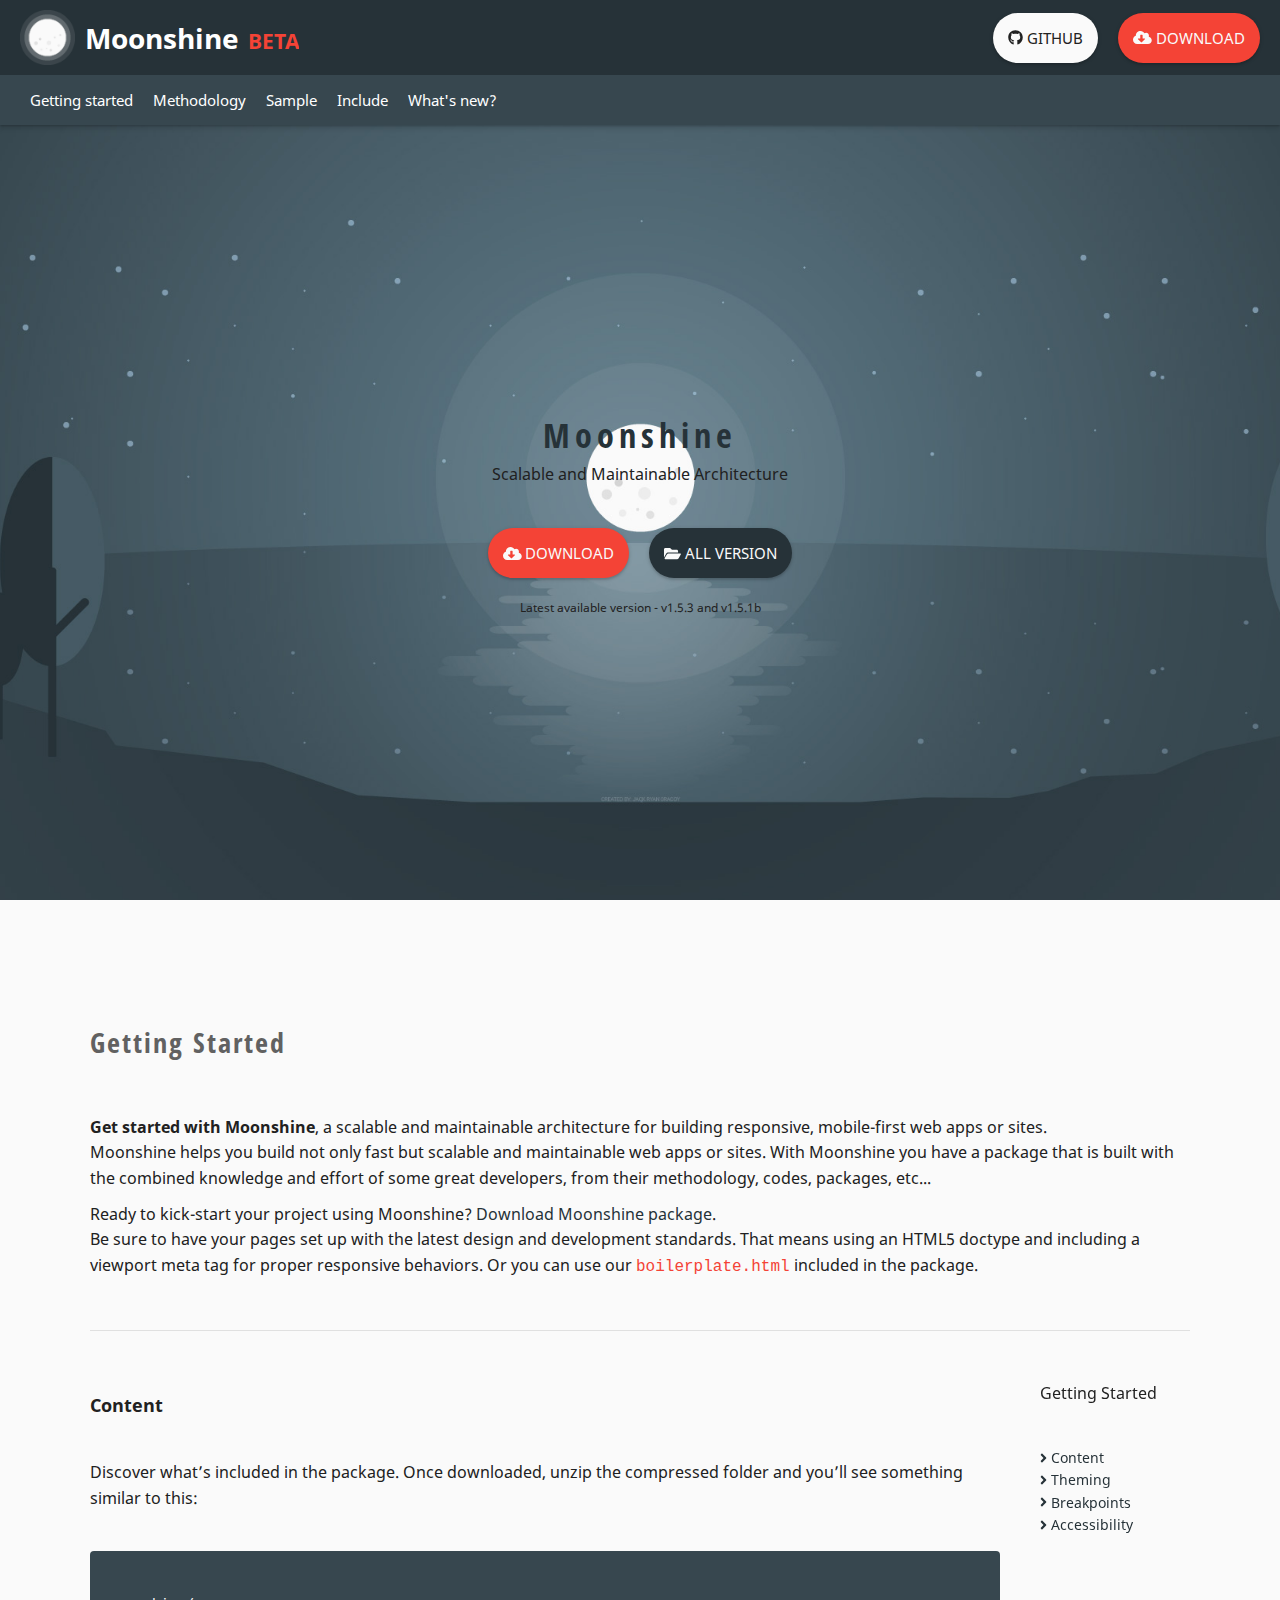
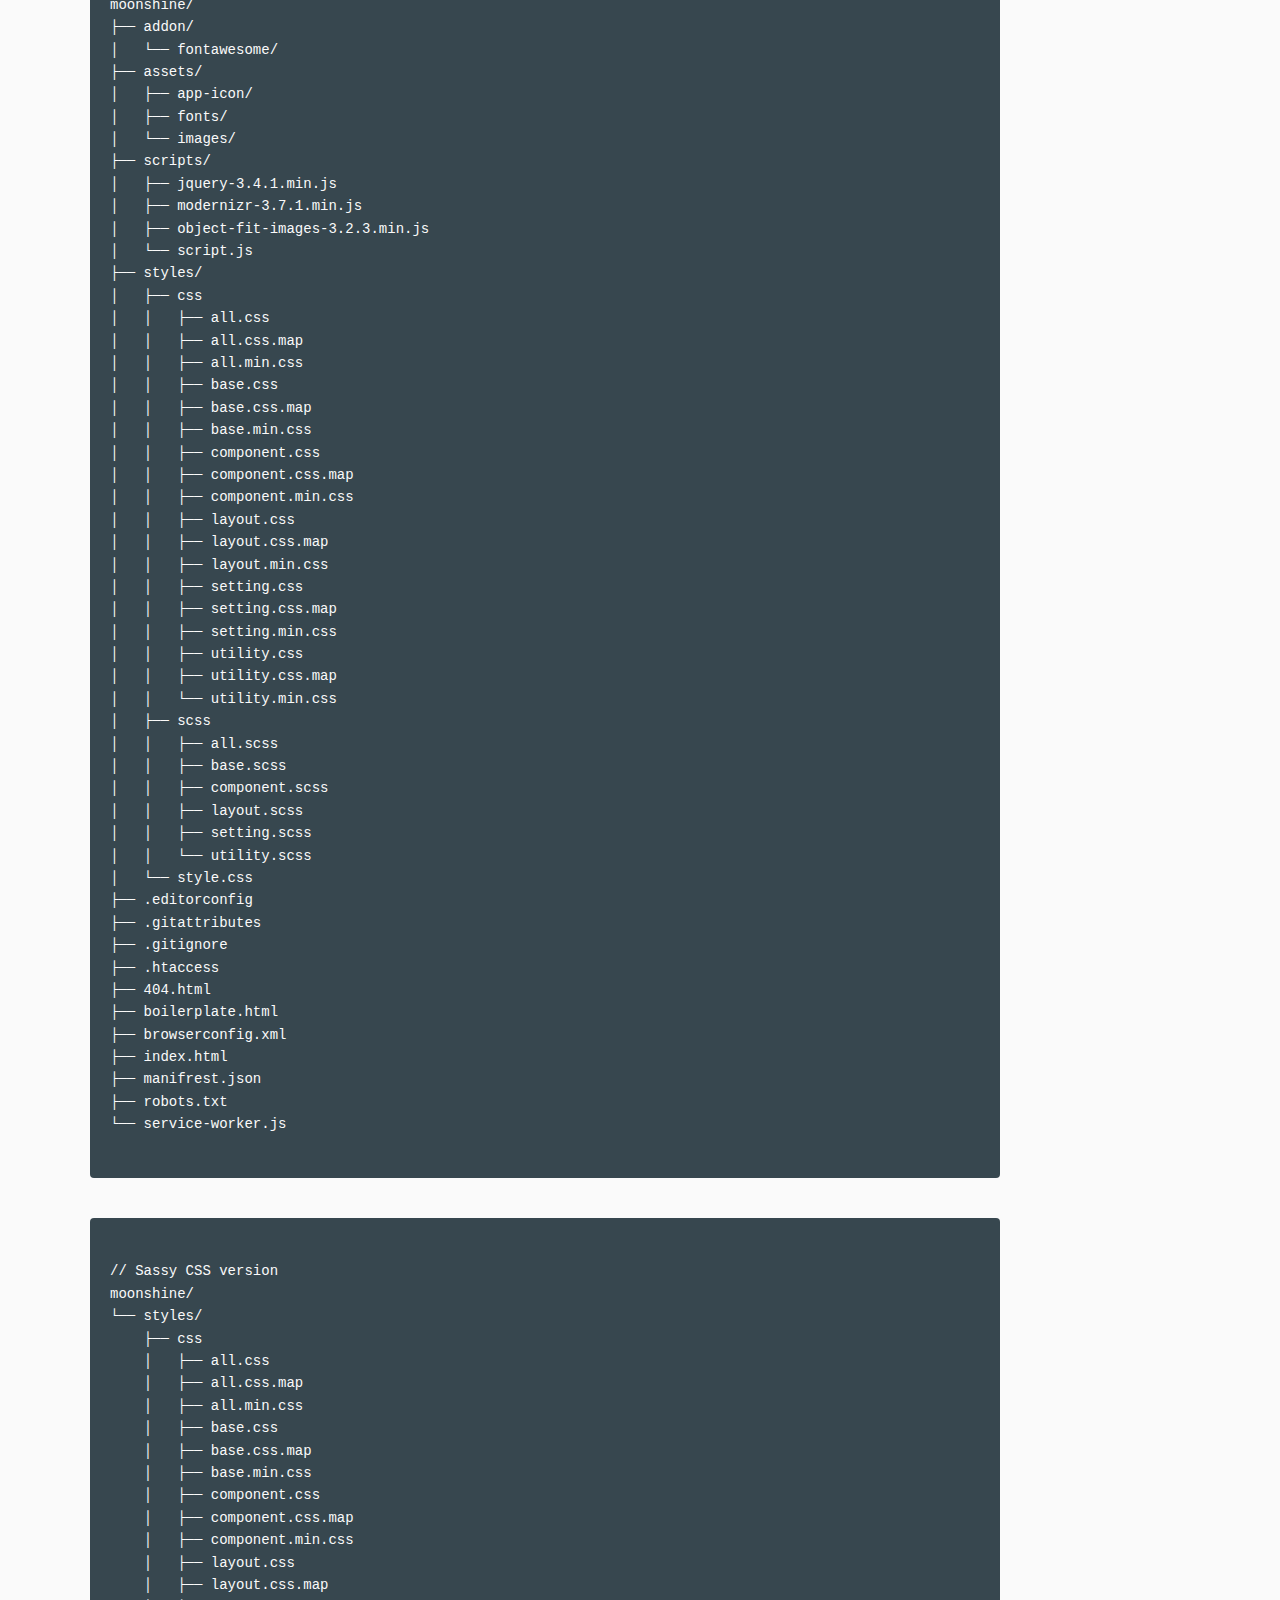
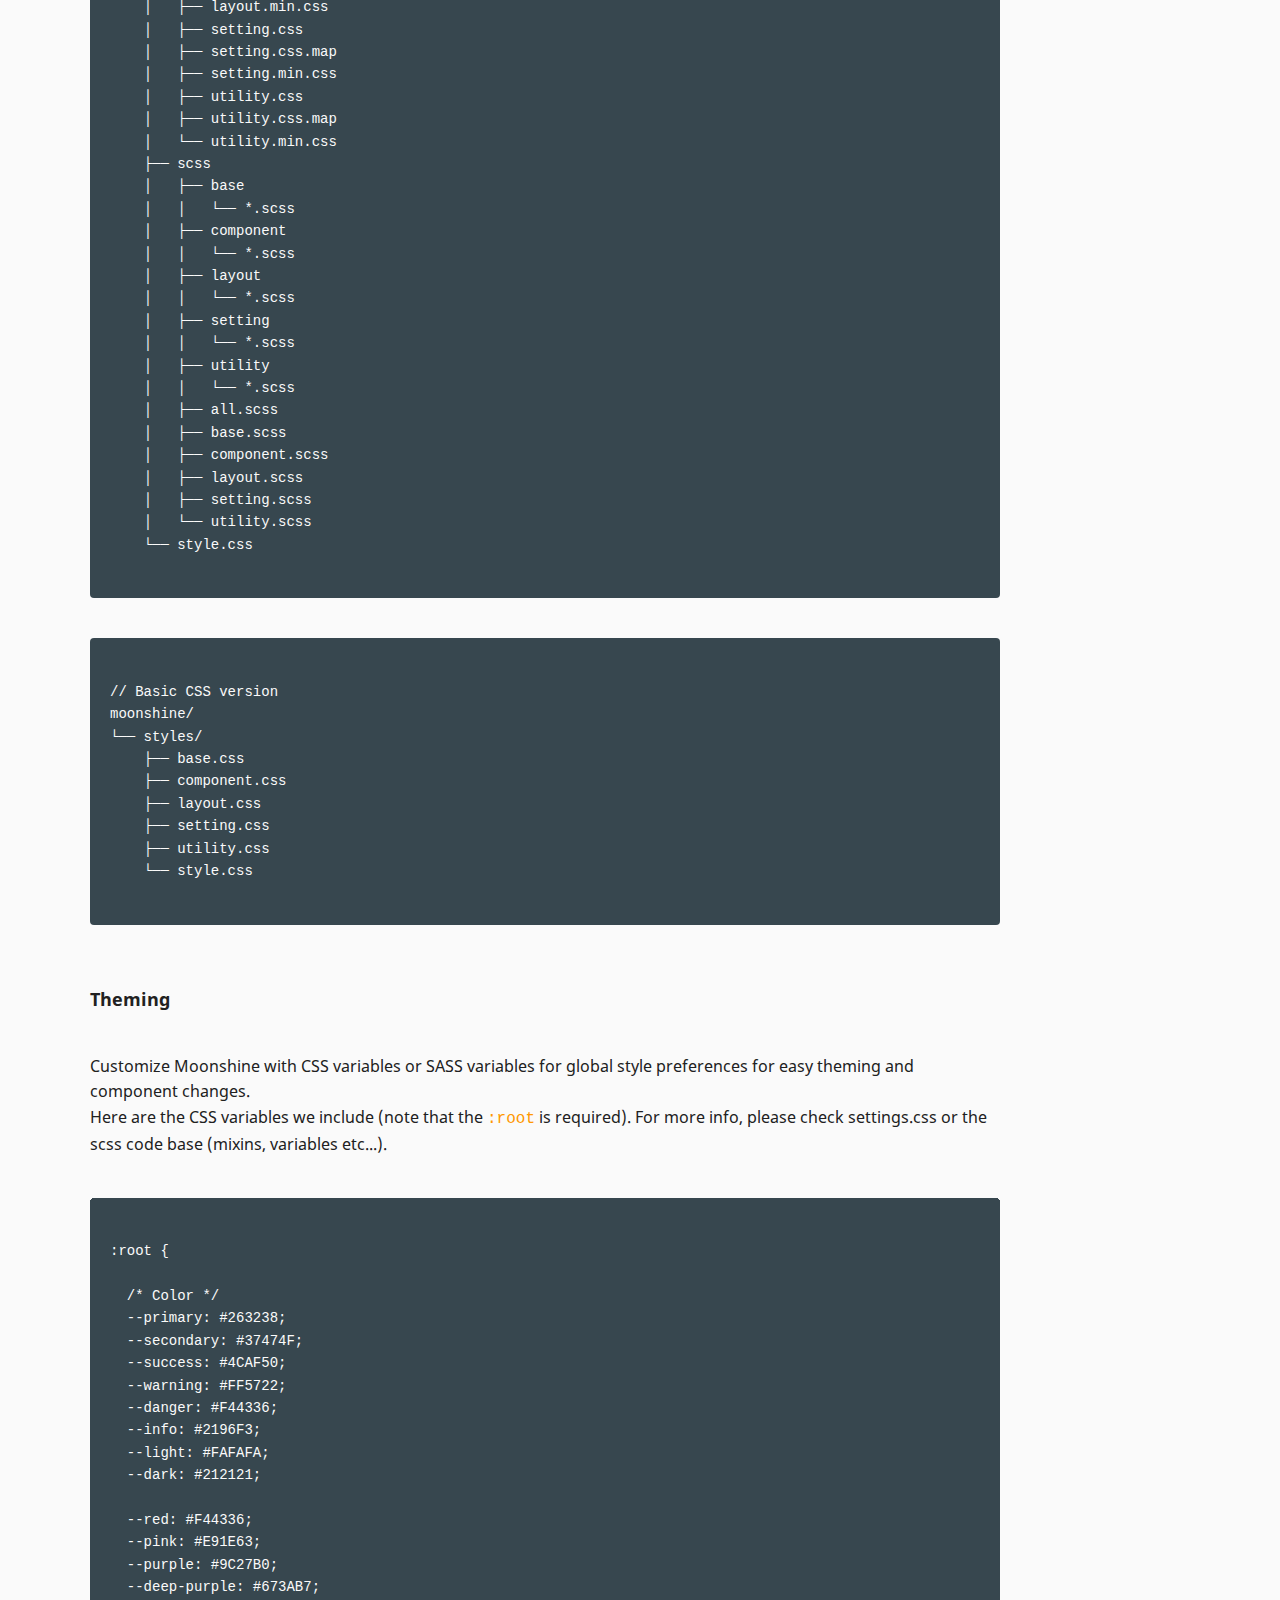
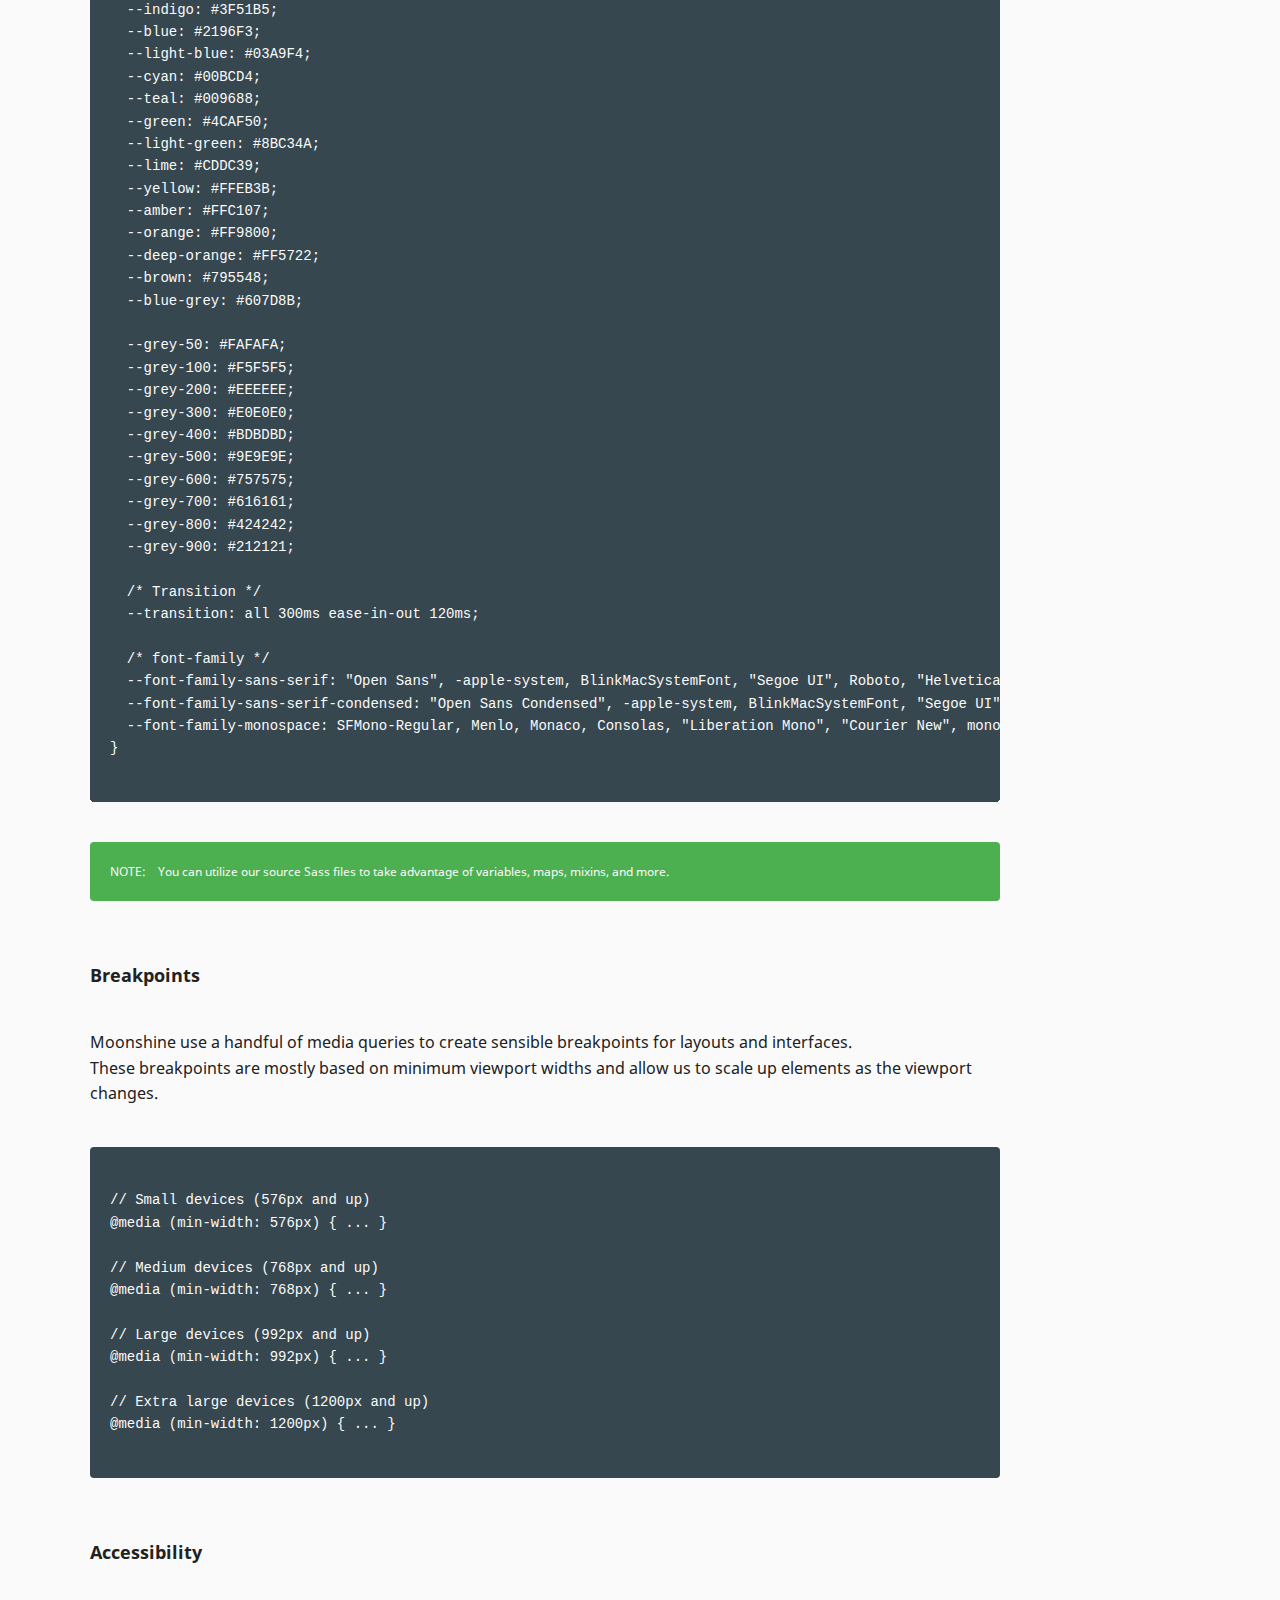
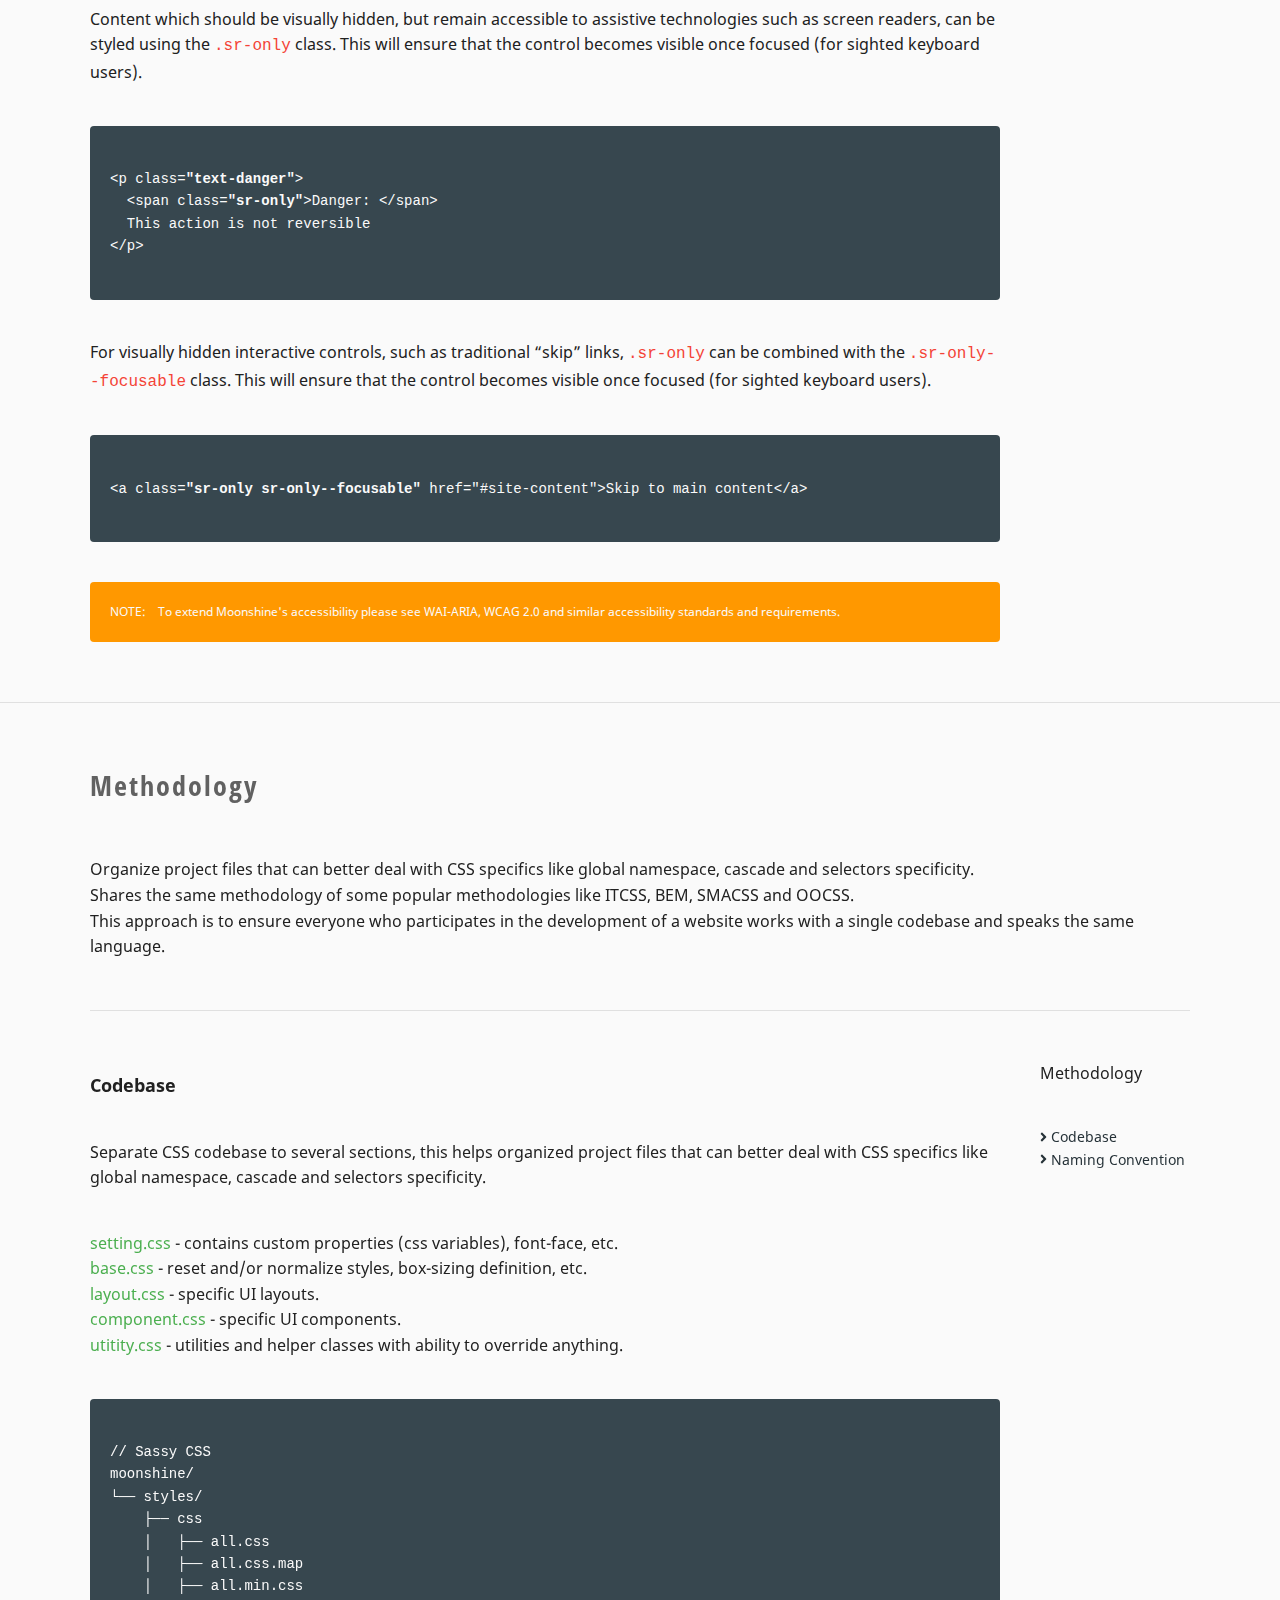
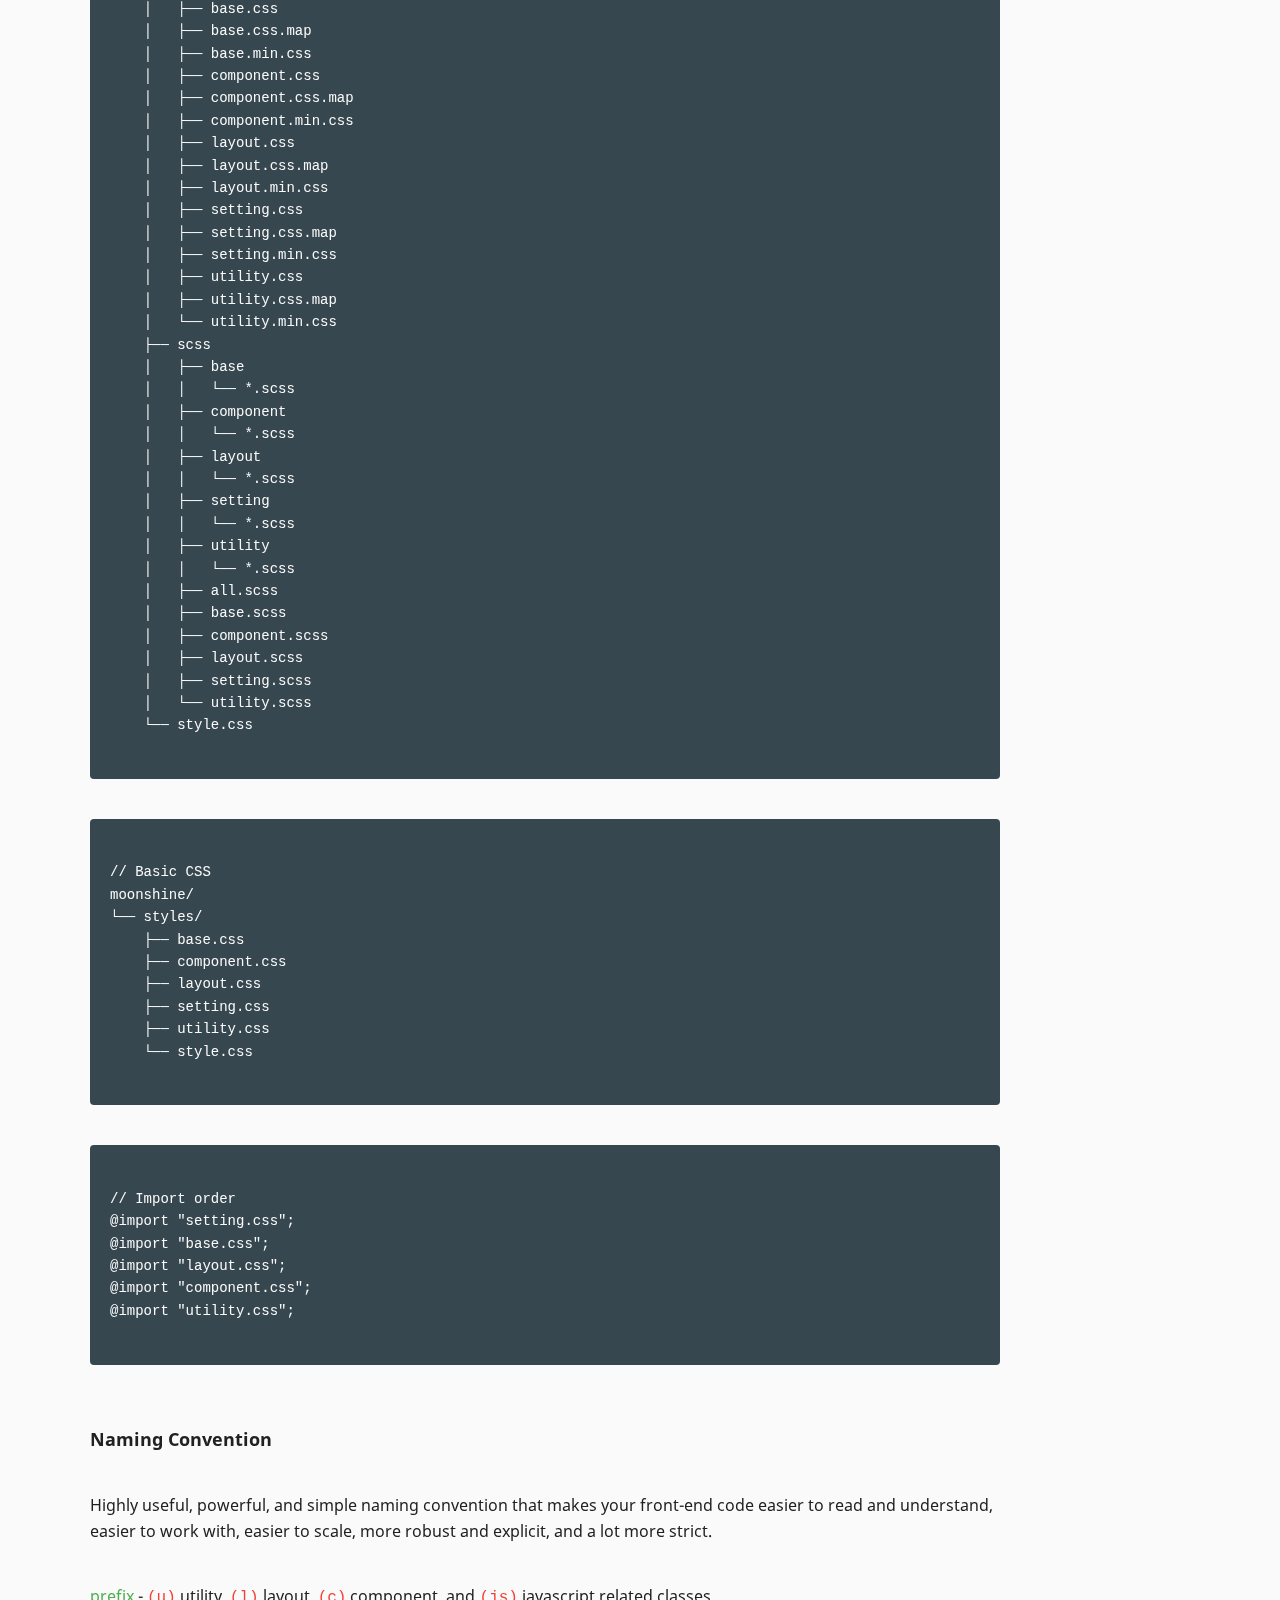
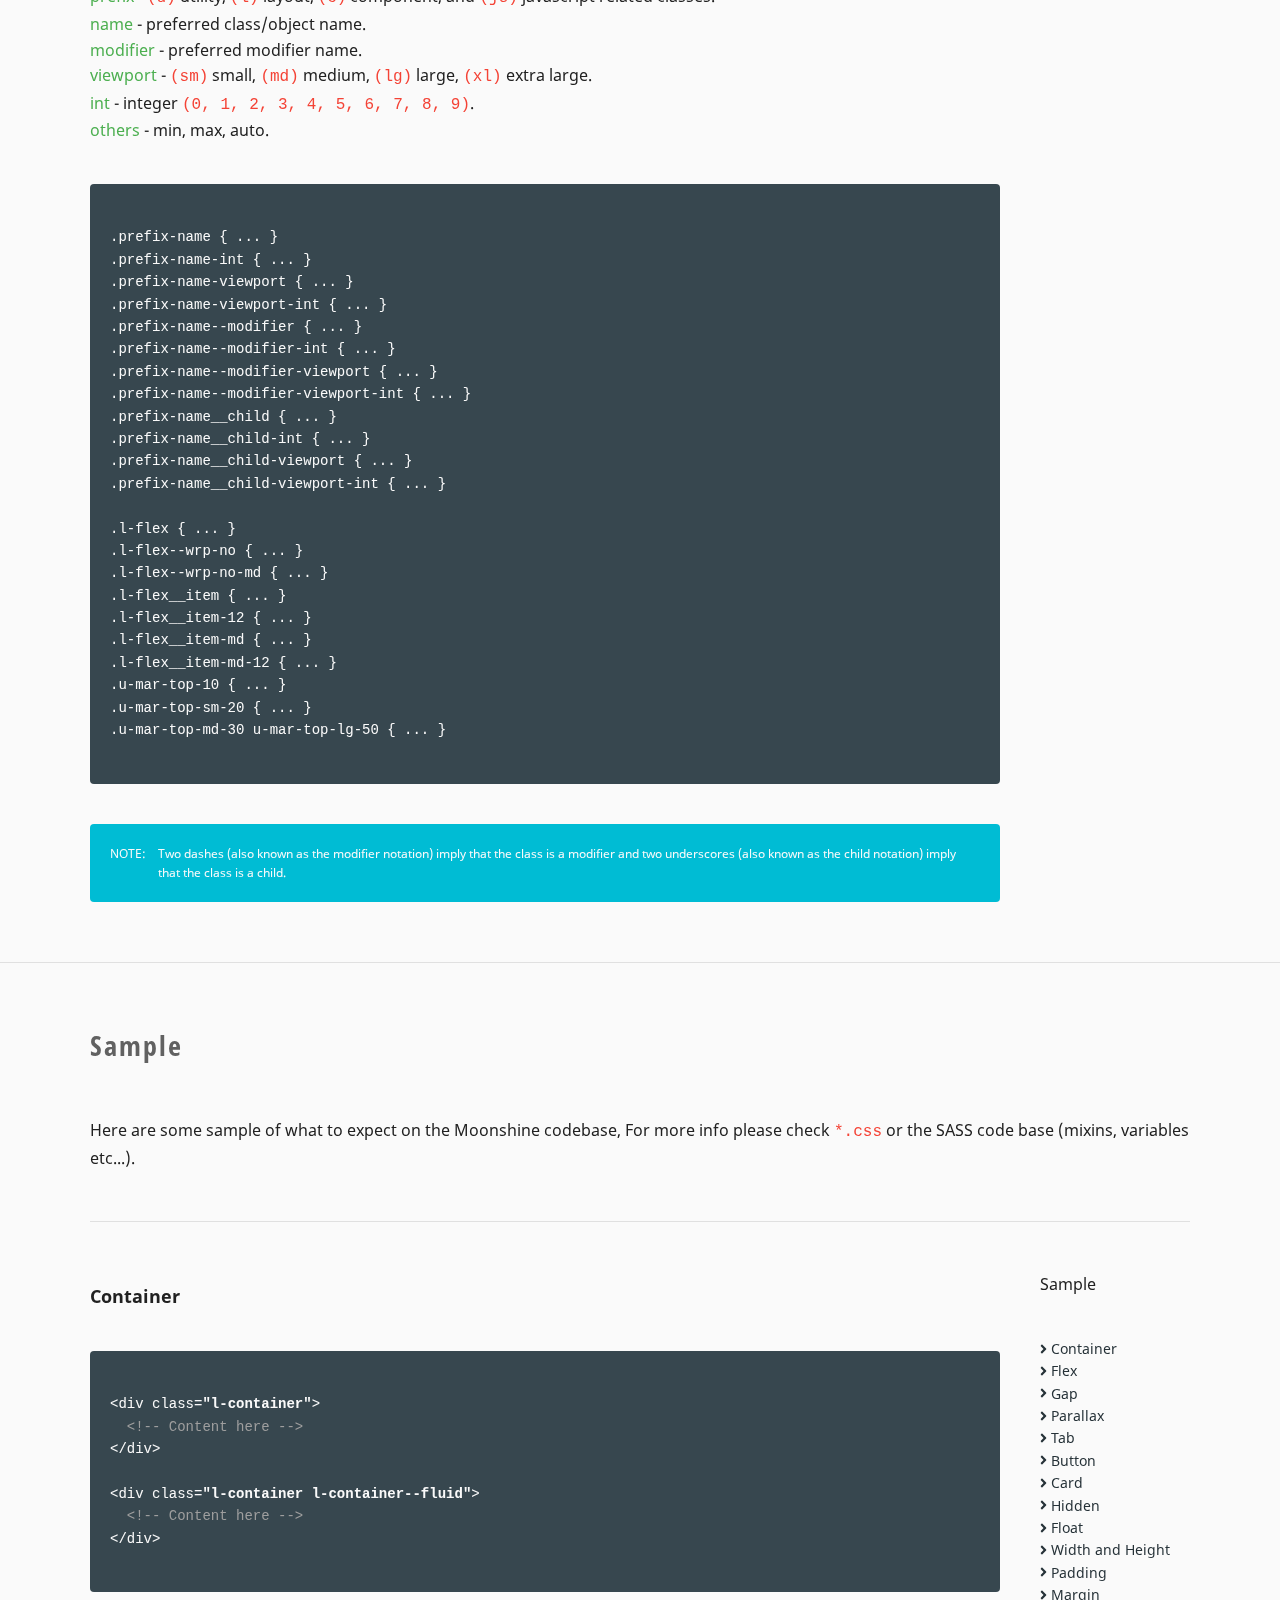
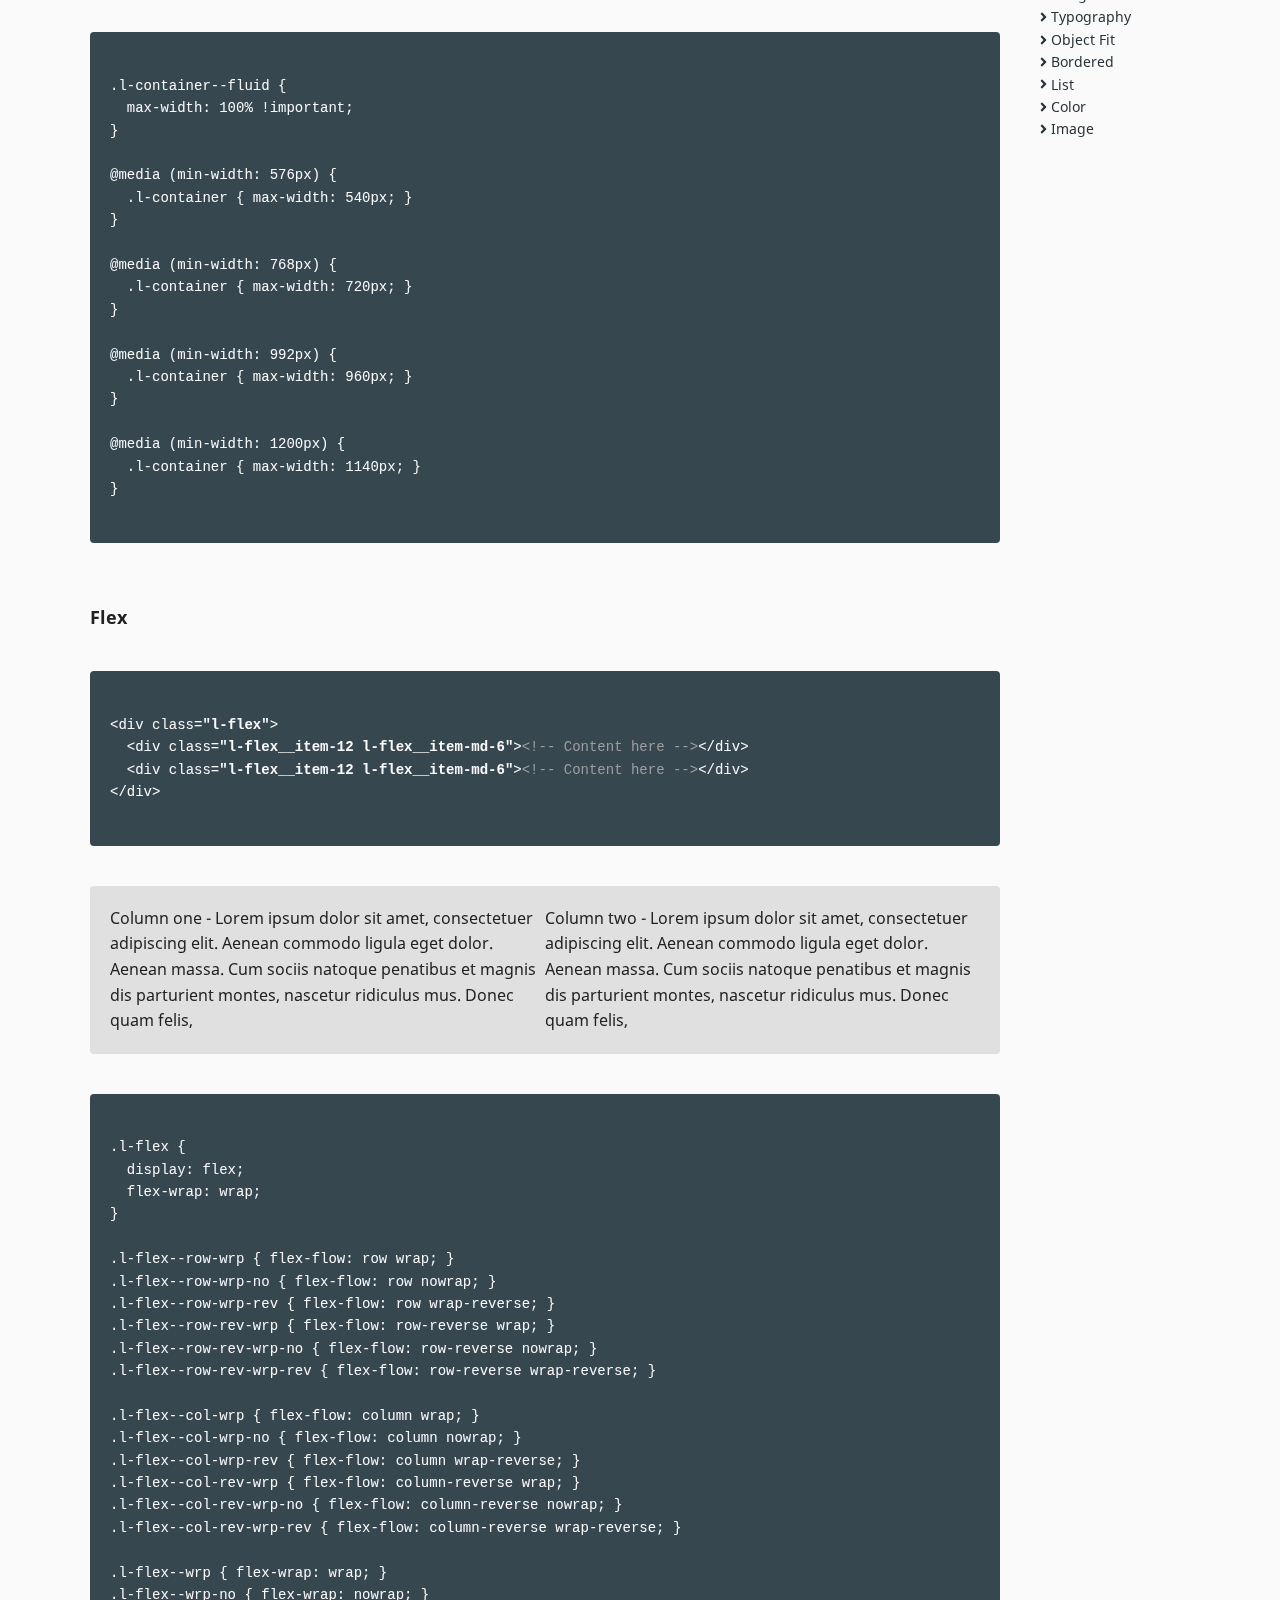
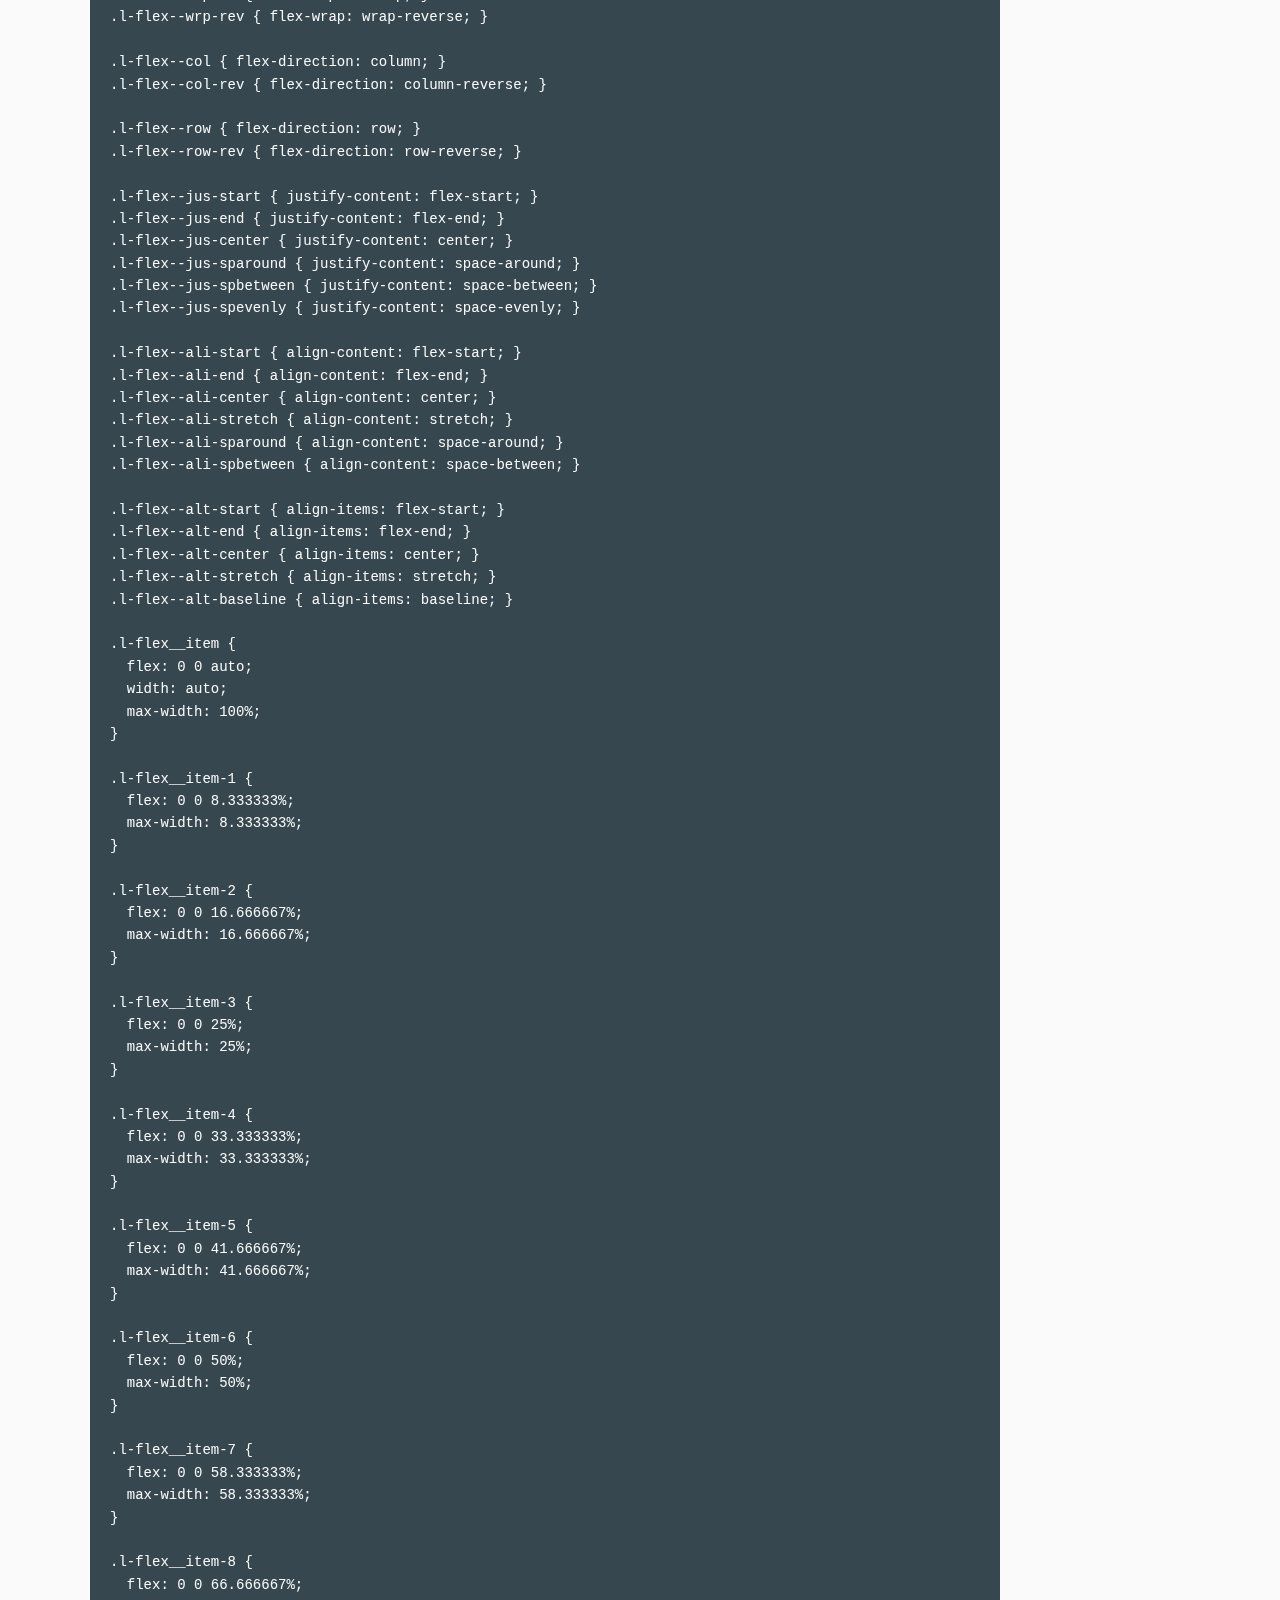
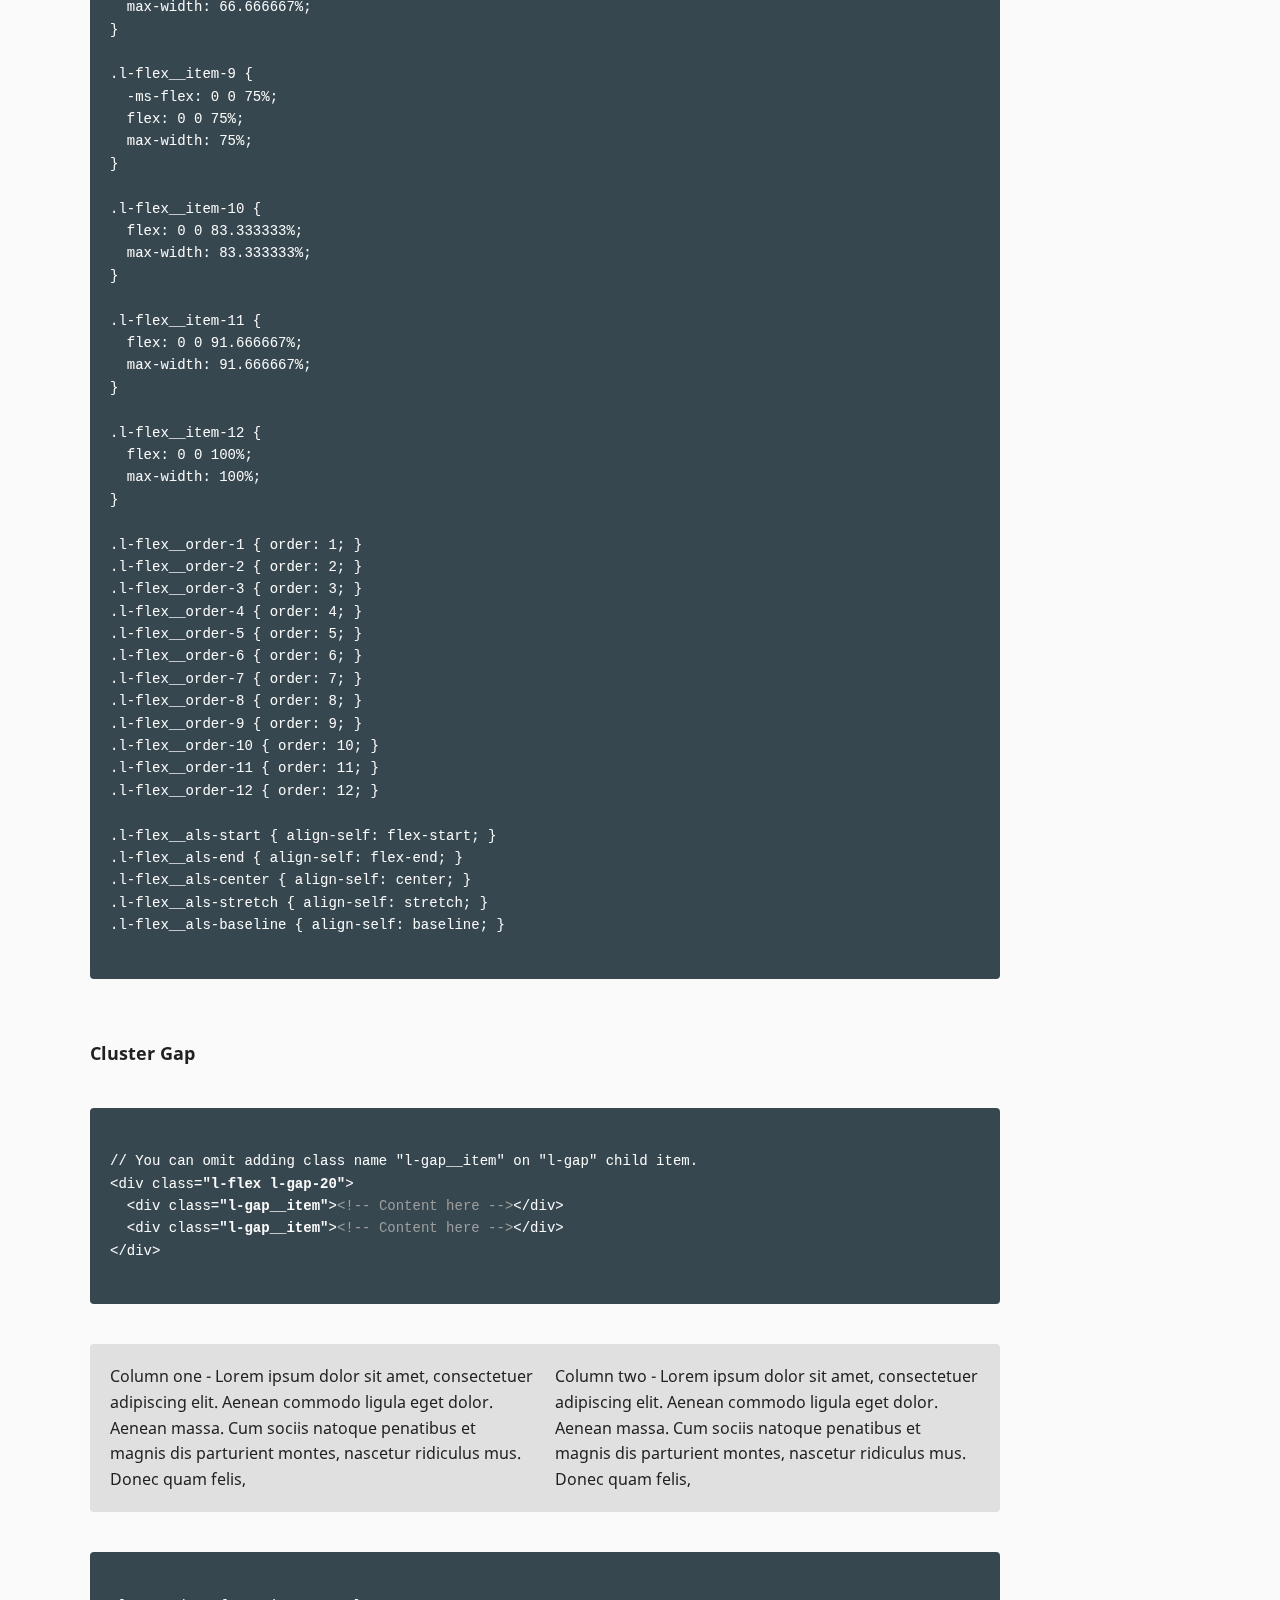
==== index.html @ f9fc7e0b "Update: Add support to smaller viewport devices, made some changes and fixes." ====
<!DOCTYPE html>
<html class="no-js" lang="EN">
  <head>
    <meta http-equiv="X-UA-Compatible" content="IE=edge">
    <meta charset="utf-8">

    <title>Moonshine - Scalable and Maintainable Architecture</title>

    <meta name="keywords" content="Moonshine, Front-end, boilerplate, Front-end boilerplate, Scalable, Maintainable">
    <meta name="description" content="Moonshine, a scalable and maintainable front-end web development boilerplate, created by Jack Ryan Oracoy">

    <meta property="og:site_name" content="Moonshine">
    <meta property="og:title" content="Moonshine - Scalable and Maintainable Architecture">
    <meta property="og:image" content="A string of Unicode characters forming a valid URL having the http or https scheme.">
    <meta property="og:type" content="website">
    <meta property="og:description" content="Moonshine, a scalable and maintainable front-end web development boilerplate, created by Jack Ryan Oracoy">

    <meta name="viewport" content="width=device-width, initial-scale=1">

    <meta name="mobile-web-app-capable" content="yes">
    <meta name="theme-color" content="#263238">

    <meta name="apple-mobile-web-app-capable" content="yes">
    <meta name="apple-mobile-web-app-status-bar-style" content="black">

    <meta name="msapplication-TileColor" content="#263238">
    <meta name="msapplication-TileImage" content="assets/app-icon/ms-icon-144x144.png">

    <link rel="apple-touch-icon" sizes="57x57" href="assets/app-icon/apple-icon-57x57.png">
    <link rel="apple-touch-icon" sizes="60x60" href="assets/app-icon/apple-icon-60x60.png">
    <link rel="apple-touch-icon" sizes="72x72" href="assets/app-icon/apple-icon-72x72.png">
    <link rel="apple-touch-icon" sizes="76x76" href="assets/app-icon/apple-icon-76x76.png">
    <link rel="apple-touch-icon" sizes="114x114" href="assets/app-icon/apple-icon-114x114.png">
    <link rel="apple-touch-icon" sizes="120x120" href="assets/app-icon/apple-icon-120x120.png">
    <link rel="apple-touch-icon" sizes="144x144" href="assets/app-icon/apple-icon-144x144.png">
    <link rel="apple-touch-icon" sizes="152x152" href="assets/app-icon/apple-icon-152x152.png">
    <link rel="apple-touch-icon" sizes="180x180" href="assets/app-icon/apple-icon-180x180.png">

    <link rel="icon" type="image/png" sizes="192x192" href="assets/app-icon/android-icon-192x192.png">
    <link rel="icon" type="image/png" sizes="32x32" href="assets/app-icon/favicon-32x32.png">
    <link rel="icon" type="image/png" sizes="96x96" href="assets/app-icon/favicon-96x96.png">
    <link rel="icon" type="image/png" sizes="16x16" href="assets/app-icon/favicon-16x16.png">
    <link rel="shortcut icon" href="assets/app-icon/favicon.ico">

    <link rel="manifest" href="manifest.json">

    <link rel="stylesheet" type="text/css" media="all" href="styles/style.css">
  </head>

  <body id="site-body">

    <!--[if IE]><p class="c-browser-notice">You are using an <strong>outdated</strong> browser. Please upgrade your browser to improve your experience and security.</p><![endif]-->

    <header class="l-site-header">

      <div class="l-site-header__content u-background-primary l-flex l-flex--jus-spbetween l-flex--alt-center">

        <div class="l-site-header__branding">
          <a class="c-site-branding" href="index.html">
          <img class="c-site-branding__logo" src="assets/images/moonshine.png" alt="Moonshine">
          <h1 class="c-site-branding__title">Moonshine&emsp13;<small class="u-color-danger">BETA</small></h1></a>
        </div><!-- End - branding -->

        <div class="l-site-header__action l-flex l-flex--col l-flex--row-md l-flex--jus-center l-gap-20">
          <div class="l-gap__item"><a class="c-button c-button--light" href="https://github.com/jackryanoracoy/moonshine"><i class="fab fa-github"></i><span class="u-hidden-lg-max">&nbsp;GitHub</span></a></div>
          <div class="l-gap__item"><a class="c-button c-button--danger" href="https://github.com/jackryanoracoy/moonshine/releases"><i class="fas fa-cloud-download-alt"></i><span class="u-hidden-lg-max">&nbsp;Download</span></a></div>
        </div><!-- End - cta -->

        <div class="l-site-header__menu u-hidden-lg-min">
          <a class="c-site-menu" href="javascript:void(0)"><span class="c-site-menu__box"><span class="c-site-menu__inner"></span></span></a>
        </div><!-- End - menu -->

      </div><!-- End - content -->

      <div class="l-site-header__content u-background-secondary">

        <nav class="l-site-header__navigation">
          <ul class="c-site-nav">
            <li class="c-site-nav__item"><a href="#start">Getting started</a></li>
            <li class="c-site-nav__item"><a href="#method">Methodology</a></li>
            <li class="c-site-nav__item"><a href="#sample">Sample</a></li>
            <li class="c-site-nav__item"><a href="#include">Include</a></li>
            <li class="c-site-nav__item"><a href="#new">What's new?</a></li>
          </ul><!-- End - site-nav -->
        </nav><!-- End - navigation -->

      </div><!-- End - content -->

    </header><!-- End - site-header -->


    <main class="l-site-main">

      <div class="l-site-atf l-parallax u-background-grey-200">

        <div class="l-container l-flex l-flex--alt-center u-height-100">
          <div class="l-flex__item-12">
            <section class="l-section l-section--padding-narrow">

              <h2 class="c-heading-above-the-fold u-text-center">Moonshine</h2>
              <p class="u-text-center u-mar-bottom-20 u-mar-bottom-lg-40">Scalable and Maintainable Architecture</p>
              <div class="l-flex l-flex--jus-center l-gap-20 u-mar-bottom-10">
                <div class="l-gap__item"><a class="c-button c-button--danger" href="https://github.com/jackryanoracoy/moonshine/archive/1.5.3.zip"><i class="fas fa-cloud-download-alt"></i>&nbsp;Download</a></div>
                <div class="l-gap__item"><a class="c-button" href="https://github.com/jackryanoracoy/moonshine/releases"><i class="fas fa-folder-open"></i><span class="u-hidden-lg-max">&nbsp;All Version</span></a></div>
              </div>
              <p class="u-text-center u-font-small">Latest available version - v1.5.3 and v1.5.1b</p>

            </section><!-- End - section -->
          </div><!-- End - flex content -->
        </div><!-- End - container -->

        <picture>
          <source media="(min-width: 992px)" srcset="assets/images/image-above-the-fold@2x.jpg 2x, assets/images/image-above-the-fold.jpg">
          <source media="(max-width: 991px)" srcset="assets/images/image-above-the-fold_m@2x.jpg 2x, assets/images/image-above-the-fold_m.jpg">
          <img class="l-parallax__image" data-speed="-1" src="assets/images/image-above-the-fold.jpg" alt="Parallax Image">
        </picture><!-- End - parallax image -->

      </div><!-- End - site-atf, parallax -->

      <article class="l-site-content">

        <!-- This heading is for screen reader -->
        <h6 class="sr-only">Moonshine - Scalable and Maintainable Architecture</h6>

        <div class="u-bordered u-bordered--bottom u-bordered--seq">
          <div class="l-container">
            <section id="start" class="l-section">

              <h2 class="c-heading-section u-mar-bottom-20 u-mar-bottom-lg-50">Getting Started</h2>

              <div class="u-bordered u-bordered--bottom u-pad-bottom-20 u-pad-bottom-md-50">
                <p class="u-mar-bottom-10"><strong>Get started with Moonshine</strong>, a scalable and maintainable architecture for building responsive, mobile-first web apps or sites.
                <br>Moonshine helps you build not only fast but scalable and maintainable web apps or sites. With Moonshine you have a package that is built with the combined knowledge and effort of some great developers, from their methodology, codes, packages, etc...</p>

                <p>Ready to kick-start your project using Moonshine? <a href="https://github.com/jackryanoracoy/moonshine/releases">Download Moonshine package</a>.
                <br>Be sure to have your pages set up with the latest design and development standards. That means using an HTML5 doctype and including a viewport meta tag for proper responsive behaviors. Or you can use our <code class="u-color-danger">boilerplate.html</code> included in the package.</p>
              </div>

              <div class="l-flex l-gap-20 l-gap-md-40">
                <div class="l-flex__item-12 l-flex__item-md-9 l-flex__item-lg-10 l-gap__item">
                  <article id="content" class="l-article">

                    <h3 class="c-heading-article u-mar-bottom-20 u-mar-bottom-lg-40">Content</h3>

                    <p class="u-mar-bottom-20 u-mar-bottom-lg-40">Discover what’s included in the package. Once downloaded, unzip the compressed folder and you’ll see something similar to this:</p>

                    <div class="c-highlight u-mar-bottom-20 u-mar-bottom-lg-40">
                      <pre><code>
                      moonshine/
                      ├── addon/
                      │   └── fontawesome/
                      ├── assets/
                      │   ├── app-icon/
                      │   ├── fonts/
                      │   └── images/
                      ├── scripts/
                      │   ├── jquery-3.4.1.min.js
                      │   ├── modernizr-3.7.1.min.js
                      │   ├── object-fit-images-3.2.3.min.js
                      │   └── script.js
                      ├── styles/
                      │   ├── css
                      │   │   ├── all.css
                      │   │   ├── all.css.map
                      │   │   ├── all.min.css
                      │   │   ├── base.css
                      │   │   ├── base.css.map
                      │   │   ├── base.min.css
                      │   │   ├── component.css
                      │   │   ├── component.css.map
                      │   │   ├── component.min.css
                      │   │   ├── layout.css
                      │   │   ├── layout.css.map
                      │   │   ├── layout.min.css
                      │   │   ├── setting.css
                      │   │   ├── setting.css.map
                      │   │   ├── setting.min.css
                      │   │   ├── utility.css
                      │   │   ├── utility.css.map
                      │   │   └── utility.min.css
                      │   ├── scss
                      │   │   ├── all.scss
                      │   │   ├── base.scss
                      │   │   ├── component.scss
                      │   │   ├── layout.scss
                      │   │   ├── setting.scss
                      │   │   └── utility.scss
                      │   └── style.css
                      ├── .editorconfig
                      ├── .gitattributes
                      ├── .gitignore
                      ├── .htaccess
                      ├── 404.html
                      ├── boilerplate.html
                      ├── browserconfig.xml
                      ├── index.html
                      ├── manifrest.json
                      ├── robots.txt
                      └── service-worker.js
                      <!-- Sample Codes -->
                      </code></pre>
                    </div>

                    <div class="c-highlight u-mar-bottom-20 u-mar-bottom-lg-40">
                      <pre><code>
                      // Sassy CSS version
                      moonshine/
                      └── styles/
                          ├── css
                          │   ├── all.css
                          │   ├── all.css.map
                          │   ├── all.min.css
                          │   ├── base.css
                          │   ├── base.css.map
                          │   ├── base.min.css
                          │   ├── component.css
                          │   ├── component.css.map
                          │   ├── component.min.css
                          │   ├── layout.css
                          │   ├── layout.css.map
                          │   ├── layout.min.css
                          │   ├── setting.css
                          │   ├── setting.css.map
                          │   ├── setting.min.css
                          │   ├── utility.css
                          │   ├── utility.css.map
                          │   └── utility.min.css
                          ├── scss
                          │   ├── base
                          │   │   └── *.scss
                          │   ├── component
                          │   │   └── *.scss
                          │   ├── layout
                          │   │   └── *.scss
                          │   ├── setting
                          │   │   └── *.scss
                          │   ├── utility
                          │   │   └── *.scss
                          │   ├── all.scss
                          │   ├── base.scss
                          │   ├── component.scss
                          │   ├── layout.scss
                          │   ├── setting.scss
                          │   └── utility.scss
                          └── style.css
                      <!-- Sample Codes -->
                      </code></pre>
                    </div>

                    <div class="c-highlight">
                      <pre><code>
                      // Basic CSS version
                      moonshine/
                      └── styles/
                          ├── base.css
                          ├── component.css
                          ├── layout.css
                          ├── setting.css
                          ├── utility.css
                          └── style.css
                      <!-- Sample Codes -->
                      </code></pre>
                    </div>

                  </article><!-- End - article -->

                  <article id="theming" class="l-article">

                    <h3 class="c-heading-article u-mar-bottom-20 u-mar-bottom-lg-40">Theming</h3>

                    <p class="u-mar-bottom-20 u-mar-bottom-lg-40">Customize Moonshine with CSS variables or SASS variables for global style preferences for easy theming and component changes.
                    <br>Here are the CSS variables we include (note that the <code class="u-color-warning">:root</code> is required). For more info, please check settings.css or the scss code base (mixins, variables etc...).</p>

                    <div class="c-highlight u-mar-bottom-20 u-mar-bottom-lg-40">
                      <pre><code>
                      :root {

                        /* Color */
                        --primary: #263238;
                        --secondary: #37474F;
                        --success: #4CAF50;
                        --warning: #FF5722;
                        --danger: #F44336;
                        --info: #2196F3;
                        --light: #FAFAFA;
                        --dark: #212121;

                        --red: #F44336;
                        --pink: #E91E63;
                        --purple: #9C27B0;
                        --deep-purple: #673AB7;
                        --indigo: #3F51B5;
                        --blue: #2196F3;
                        --light-blue: #03A9F4;
                        --cyan: #00BCD4;
                        --teal: #009688;
                        --green: #4CAF50;
                        --light-green: #8BC34A;
                        --lime: #CDDC39;
                        --yellow: #FFEB3B;
                        --amber: #FFC107;
                        --orange: #FF9800;
                        --deep-orange: #FF5722;
                        --brown: #795548;
                        --blue-grey: #607D8B;

                        --grey-50: #FAFAFA;
                        --grey-100: #F5F5F5;
                        --grey-200: #EEEEEE;
                        --grey-300: #E0E0E0;
                        --grey-400: #BDBDBD;
                        --grey-500: #9E9E9E;
                        --grey-600: #757575;
                        --grey-700: #616161;
                        --grey-800: #424242;
                        --grey-900: #212121;

                        /* Transition */
                        --transition: all 300ms ease-in-out 120ms;

                        /* font-family */
                        --font-family-sans-serif: "Open Sans", -apple-system, BlinkMacSystemFont, "Segoe UI", Roboto, "Helvetica Neue", Arial, sans-serif, "Apple Color Emoji", "Segoe UI Emoji", "Segoe UI Symbol";
                        --font-family-sans-serif-condensed: "Open Sans Condensed", -apple-system, BlinkMacSystemFont, "Segoe UI", Roboto, "Helvetica Neue", Arial, sans-serif, "Apple Color Emoji", "Segoe UI Emoji", "Segoe UI Symbol";
                        --font-family-monospace: SFMono-Regular, Menlo, Monaco, Consolas, "Liberation Mono", "Courier New", monospace;
                      }
                      <!-- Sample Codes -->
                      </code></pre>
                    </div>

                    <p class="l-flex l-flex--wrp-no u-font-small c-highlight c-highlight--success">
                    <span>NOTE:&emsp;</span>
                    <span>You can utilize our source Sass files to take advantage of variables, maps, mixins, and more.</span></p>

                  </article><!-- End - article -->

                  <article id="breakpoints" class="l-article">

                    <h3 class="c-heading-article u-mar-bottom-20 u-mar-bottom-lg-40">Breakpoints</h3>

                    <p class="u-mar-bottom-20 u-mar-bottom-lg-40">Moonshine use a handful of media queries to create sensible breakpoints for layouts and interfaces.
                    <br>These breakpoints are mostly based on minimum viewport widths and allow us to scale up elements as the viewport changes.</p>

                    <div class="c-highlight">
                      <pre><code>
                      // Small devices (576px and up)
                      @media (min-width: 576px) { ... }

                      // Medium devices (768px and up)
                      @media (min-width: 768px) { ... }

                      // Large devices (992px and up)
                      @media (min-width: 992px) { ... }

                      // Extra large devices (1200px and up)
                      @media (min-width: 1200px) { ... }
                      <!-- Sample Codes -->
                      </code></pre>
                    </div>

                  </article><!-- End - article -->

                  <article id="accessibility" class="l-article">

                    <h3 class="c-heading-article u-mar-bottom-20 u-mar-bottom-lg-40">Accessibility</h3>

                    <p class="u-mar-bottom-20 u-mar-bottom-lg-40">Content which should be visually hidden,
                    but remain accessible to assistive technologies such as screen readers, can be styled using the <code class="u-color-danger">.sr-only</code> class.
                    This will ensure that the control becomes visible once focused (for sighted keyboard users).</p>

                    <div class="c-highlight u-mar-bottom-20 u-mar-bottom-lg-40">
                      <pre><code>
                      <span>&lt;p</span> <span>class=</span><span class="u-font-bold">"text-danger"</span><span>&gt;</span>
                        <span>&lt;span</span> <span>class=</span><span class="u-font-bold">"sr-only"</span><span>&gt;</span>Danger: <span>&lt;/span&gt;</span>
                        This action is not reversible
                      <span>&lt;/p&gt;</span>
                      <!-- Sample Codes -->
                      </code></pre>
                    </div>

                    <p class="u-mar-bottom-20 u-mar-bottom-lg-40">For visually hidden interactive controls, such as traditional “skip” links,
                    <code class="u-color-danger">.sr-only</code> can be combined with the <code class="u-color-danger">.sr-only--focusable</code> class.
                    This will ensure that the control becomes visible once focused (for sighted keyboard users).</p>

                    <div class="c-highlight u-mar-bottom-20 u-mar-bottom-lg-40">
                      <pre><code>
                      <span>&lt;a</span> <span>class=</span><span class="u-font-bold">"sr-only sr-only--focusable"</span> <span>href=</span><span>"#site-content"</span><span>&gt;</span>Skip to main content<span>&lt;/a&gt;</span>
                      <!-- Sample Codes -->
                      </code></pre>
                    </div>

                    <p class="l-flex l-flex--wrp-no u-font-small c-highlight c-highlight--warning">
                    <span>NOTE:&emsp;</span>
                    <span>To extend Moonshine's accessibility please see <a class="u-color-light" href="https://www.w3.org/WAI/standards-guidelines/aria/">WAI-ARIA</a>, <a class="u-color-light" href="https://www.w3.org/TR/WCAG20/">WCAG 2.0</a> and similar accessibility standards and requirements.</span></p>

                  </article><!-- End - article -->
                </div><!-- End - flex content -->

                <div class="l-flex__item-12 l-flex__item-md-3 l-flex__item-lg-2 l-gap__item">
                  <aside class="l-site-aside u-mar-top-md-30 u-mar-top-lg-50">
                    <h4 class="u-font-normal u-mar-bottom-20 u-mar-bottom-lg-40">Getting Started</h4>
                    <ul class="u-list u-list--none u-font-medium u-color-grey-600">
                      <li><a href="#content"><i class="fas fa-angle-right"></i>&nbsp;Content</a></li>
                      <li><a href="#theming"><i class="fas fa-angle-right"></i>&nbsp;Theming</a></li>
                      <li><a href="#breakpoints"><i class="fas fa-angle-right"></i>&nbsp;Breakpoints</a></li>
                      <li><a href="#accessibility"><i class="fas fa-angle-right"></i>&nbsp;Accessibility</a></li>
                    </ul>
                  </aside><!-- End - site-aside -->
                </div><!-- End - flex content -->
              </div><!-- End - flex -->

            </section><!-- End - section -->
          </div><!-- End - container -->
        </div><!-- End - bordered -->

        <div class="u-bordered u-bordered--bottom u-bordered--seq">
          <div class="l-container">
            <section id="method" class="l-section">

              <h2 class="c-heading-section u-mar-bottom-20 u-mar-bottom-lg-50">Methodology</h2>

              <div class="u-bordered u-bordered--bottom u-pad-bottom-20 u-pad-bottom-md-50">
                <p>Organize project files that can better deal with CSS specifics like global namespace, cascade and selectors specificity.
                <br>Shares the same methodology of some popular methodologies like ITCSS, BEM, SMACSS and OOCSS.
                <br>This approach is to ensure everyone who participates in the development of a website works with a single codebase and speaks the same language.</p>
              </div>

              <div class="l-flex l-gap-20 l-gap-md-40">
                <div class="l-flex__item-12 l-flex__item-md-9 l-flex__item-lg-10 l-gap__item">

                  <article id="separated" class="l-article">

                    <h3 class="c-heading-article u-mar-bottom-20 u-mar-bottom-lg-40">Codebase</h3>

                    <p class="u-mar-bottom-20 u-mar-bottom-lg-40">Separate CSS codebase to several sections, this helps organized project files that can better deal with CSS specifics like global namespace, cascade and selectors specificity.</p>

                    <p class="u-mar-bottom-20 u-mar-bottom-lg-40"><span class="u-color-success">setting.css</span> - contains custom properties (css variables), font-face, etc.
                    <br><span class="u-color-success">base.css</span> - reset and/or normalize styles, box-sizing definition, etc.
                    <br><span class="u-color-success">layout.css</span> - specific UI layouts.
                    <br><span class="u-color-success">component.css</span> - specific UI components.
                    <br><span class="u-color-success">utitity.css</span> - utilities and helper classes with ability to override anything.</p>

                    <div class="c-highlight u-mar-bottom-20 u-mar-bottom-lg-40">
                      <pre><code>
                      // Sassy CSS
                      moonshine/
                      └── styles/
                          ├── css
                          │   ├── all.css
                          │   ├── all.css.map
                          │   ├── all.min.css
                          │   ├── base.css
                          │   ├── base.css.map
                          │   ├── base.min.css
                          │   ├── component.css
                          │   ├── component.css.map
                          │   ├── component.min.css
                          │   ├── layout.css
                          │   ├── layout.css.map
                          │   ├── layout.min.css
                          │   ├── setting.css
                          │   ├── setting.css.map
                          │   ├── setting.min.css
                          │   ├── utility.css
                          │   ├── utility.css.map
                          │   └── utility.min.css
                          ├── scss
                          │   ├── base
                          │   │   └── *.scss
                          │   ├── component
                          │   │   └── *.scss
                          │   ├── layout
                          │   │   └── *.scss
                          │   ├── setting
                          │   │   └── *.scss
                          │   ├── utility
                          │   │   └── *.scss
                          │   ├── all.scss
                          │   ├── base.scss
                          │   ├── component.scss
                          │   ├── layout.scss
                          │   ├── setting.scss
                          │   └── utility.scss
                          └── style.css
                      <!-- Sample Codes -->
                      </code></pre>
                    </div>

                    <div class="c-highlight u-mar-bottom-20 u-mar-bottom-lg-40">
                      <pre><code>
                      // Basic CSS
                      moonshine/
                      └── styles/
                          ├── base.css
                          ├── component.css
                          ├── layout.css
                          ├── setting.css
                          ├── utility.css
                          └── style.css
                      <!-- Sample Codes -->
                      </code></pre>
                    </div>

                    <div class="c-highlight">
                      <pre><code>
                      // Import order
                      @import "setting.css";
                      @import "base.css";
                      @import "layout.css";
                      @import "component.css";
                      @import "utility.css";
                      <!-- Sample Codes -->
                      </code></pre>
                    </div>

                  </article>

                  <article id="naming" class="l-article">

                    <h3 class="c-heading-article u-mar-bottom-20 u-mar-bottom-lg-40">Naming Convention</h3>

                    <p class="u-mar-bottom-20 u-mar-bottom-lg-40">Highly useful, powerful, and simple naming convention that makes your front-end code easier to read and understand, easier to work with, easier to scale, more robust and explicit, and a lot more strict.</p>

                    <p class="u-mar-bottom-20 u-mar-bottom-lg-40"><span class="u-color-success">prefix</span> - <code class="u-color-danger">(u)</code> utility, <code class="u-color-danger">(l)</code> layout, <code class="u-color-danger">(c)</code> component, and <code class="u-color-danger">(js)</code> javascript related classes.
                    <br><span class="u-color-success">name</span> - preferred class/object name.
                    <br><span class="u-color-success">modifier</span> - preferred modifier name.
                    <br><span class="u-color-success">viewport</span> - <code class="u-color-danger">(sm)</code> small, <code class="u-color-danger">(md)</code> medium, <code class="u-color-danger">(lg)</code> large, <code class="u-color-danger">(xl)</code> extra large.
                    <br><span class="u-color-success">int</span> - integer <code class="u-color-danger">(0, 1, 2, 3, 4, 5, 6, 7, 8, 9)</code>.
                    <br><span class="u-color-success">others</span> - min, max, auto.</p>

                    <div class="c-highlight u-mar-bottom-20 u-mar-bottom-lg-40">
                      <pre><code>
                      .prefix-name { ... }
                      .prefix-name-int { ... }
                      .prefix-name-viewport { ... }
                      .prefix-name-viewport-int { ... }
                      .prefix-name--modifier { ... }
                      .prefix-name--modifier-int { ... }
                      .prefix-name--modifier-viewport { ... }
                      .prefix-name--modifier-viewport-int { ... }
                      .prefix-name__child { ... }
                      .prefix-name__child-int { ... }
                      .prefix-name__child-viewport { ... }
                      .prefix-name__child-viewport-int { ... }

                      .l-flex { ... }
                      .l-flex--wrp-no { ... }
                      .l-flex--wrp-no-md { ... }
                      .l-flex__item { ... }
                      .l-flex__item-12 { ... }
                      .l-flex__item-md { ... }
                      .l-flex__item-md-12 { ... }
                      .u-mar-top-10 { ... }
                      .u-mar-top-sm-20 { ... }
                      .u-mar-top-md-30 u-mar-top-lg-50 { ... }
                      <!-- Sample Codes -->
                      </code></pre>
                    </div>

                    <p class="l-flex l-flex--wrp-no u-font-small c-highlight c-highlight--info">
                    <span>NOTE:&emsp;</span>
                    <span>Two dashes (also known as the modifier notation) imply that the class is a modifier and
                    two underscores (also known as the child notation) imply that the class is a child.</span></p>

                  </article><!-- End - article -->
                </div><!-- End - flex content -->

                <div class="l-flex__item-12 l-flex__item-md-3 l-flex__item-lg-2 l-gap__item">
                  <aside class="l-site-aside u-mar-top-md-30 u-mar-top-lg-50">
                    <h4 class="u-font-normal u-mar-bottom-20 u-mar-bottom-lg-40">Methodology</h4>
                    <ul class="u-list u-list--none u-font-medium u-color-grey-600">
                      <li><a href="#separated"><i class="fas fa-angle-right"></i>&nbsp;Codebase</a></li>
                      <li><a href="#naming"><i class="fas fa-angle-right"></i>&nbsp;Naming Convention</a></li>
                    </ul>
                  </aside><!-- End - site-aside -->
                </div><!-- End - flex content -->
              </div><!-- End - flex -->

            </section><!-- End - section -->
          </div><!-- End - container -->
        </div><!-- End - bordered -->

        <div class="u-bordered u-bordered--bottom u-bordered--seq">
          <div class="l-container">
            <section id="sample" class="l-section">

              <h2 class="c-heading-section u-mar-bottom-20 u-mar-bottom-lg-50">Sample</h2>

              <div class="u-bordered u-bordered--bottom u-pad-bottom-20 u-pad-bottom-md-50">
                <p>Here are some sample of what to expect on the Moonshine codebase, For more info please check <code class="u-color-danger">*.css</code> or the SASS code base (mixins, variables etc...).</p>
              </div>

              <div class="l-flex l-gap-20 l-gap-md-40">
                <div class="l-flex__item-12 l-flex__item-md-9 l-flex__item-lg-10 l-gap__item">

                  <article id="container" class="l-article">

                    <h3 class="c-heading-article u-mar-bottom-20 u-mar-bottom-lg-40">Container</h3>

                    <div class="c-highlight u-mar-bottom-20 u-mar-bottom-lg-40">
                      <pre><code>
                      <span>&lt;div</span> <span>class=</span><span class="u-font-bold">"l-container"</span><span>&gt;</span>
                        <span class="u-color-grey-500">&lt;!-- Content here --&gt;</span>
                      <span>&lt;/div&gt;</span>

                      <span>&lt;div</span> <span>class=</span><span class="u-font-bold">"l-container l-container--fluid"</span><span>&gt;</span>
                        <span class="u-color-grey-500">&lt;!-- Content here --&gt;</span>
                      <span>&lt;/div&gt;</span>
                      <!-- Sample Codes -->
                      </code></pre>
                    </div>

                    <div class="c-highlight">
                      <pre><code>
                      .l-container--fluid {
                        max-width: 100% !important;
                      }

                      @media (min-width: 576px) {
                        .l-container { max-width: 540px; }
                      }

                      @media (min-width: 768px) {
                        .l-container { max-width: 720px; }
                      }

                      @media (min-width: 992px) {
                        .l-container { max-width: 960px; }
                      }

                      @media (min-width: 1200px) {
                        .l-container { max-width: 1140px; }
                      }
                      <!-- Sample Codes -->
                      </code></pre>
                    </div>

                  </article><!-- End - article -->

                  <article id="flex" class="l-article">

                    <h3 class="c-heading-article u-mar-bottom-20 u-mar-bottom-lg-40">Flex</h3>

                    <div class="c-highlight u-mar-bottom-20 u-mar-bottom-lg-40">
                      <pre><code>
                      <span>&lt;div</span> <span>class=</span><span class="u-font-bold">"l-flex"</span><span>&gt;</span>
                        <span>&lt;div</span> <span>class=</span><span class="u-font-bold">"l-flex__item-12 l-flex__item-md-6"</span><span>&gt;</span><span class="u-color-grey-500">&lt;!-- Content here --&gt;</span><span>&lt;/div&gt;</span>
                        <span>&lt;div</span> <span>class=</span><span class="u-font-bold">"l-flex__item-12 l-flex__item-md-6"</span><span>&gt;</span><span class="u-color-grey-500">&lt;!-- Content here --&gt;</span><span>&lt;/div&gt;</span>
                      <span>&lt;/div&gt;</span>
                      <!-- Sample Codes -->
                      </code></pre>
                    </div>

                    <div class="c-highlight c-highlight--grey u-mar-bottom-20 u-mar-bottom-lg-40">
                      <div class="l-flex">
                        <div class="l-flex__item-12 l-flex__item-md-6">
                          Column one - Lorem ipsum dolor sit amet, consectetuer adipiscing elit.
                          Aenean commodo ligula eget dolor.
                          Aenean massa.
                          Cum sociis natoque penatibus et magnis dis parturient montes,
                          nascetur ridiculus mus.
                          Donec quam felis,
                        </div>
                        <div class="l-flex__item-12 l-flex__item-md-6">
                          Column two - Lorem ipsum dolor sit amet, consectetuer adipiscing elit.
                          Aenean commodo ligula eget dolor.
                          Aenean massa.
                          Cum sociis natoque penatibus et magnis dis parturient montes,
                          nascetur ridiculus mus.
                          Donec quam felis,
                        </div>
                      </div>
                    </div><!-- End - Preview -->

                    <div class="c-highlight">
                      <pre><code>
                      .l-flex {
                        display: flex;
                        flex-wrap: wrap;
                      }

                      .l-flex--row-wrp { flex-flow: row wrap; }
                      .l-flex--row-wrp-no { flex-flow: row nowrap; }
                      .l-flex--row-wrp-rev { flex-flow: row wrap-reverse; }
                      .l-flex--row-rev-wrp { flex-flow: row-reverse wrap; }
                      .l-flex--row-rev-wrp-no { flex-flow: row-reverse nowrap; }
                      .l-flex--row-rev-wrp-rev { flex-flow: row-reverse wrap-reverse; }

                      .l-flex--col-wrp { flex-flow: column wrap; }
                      .l-flex--col-wrp-no { flex-flow: column nowrap; }
                      .l-flex--col-wrp-rev { flex-flow: column wrap-reverse; }
                      .l-flex--col-rev-wrp { flex-flow: column-reverse wrap; }
                      .l-flex--col-rev-wrp-no { flex-flow: column-reverse nowrap; }
                      .l-flex--col-rev-wrp-rev { flex-flow: column-reverse wrap-reverse; }

                      .l-flex--wrp { flex-wrap: wrap; }
                      .l-flex--wrp-no { flex-wrap: nowrap; }
                      .l-flex--wrp-rev { flex-wrap: wrap-reverse; }

                      .l-flex--col { flex-direction: column; }
                      .l-flex--col-rev { flex-direction: column-reverse; }

                      .l-flex--row { flex-direction: row; }
                      .l-flex--row-rev { flex-direction: row-reverse; }

                      .l-flex--jus-start { justify-content: flex-start; }
                      .l-flex--jus-end { justify-content: flex-end; }
                      .l-flex--jus-center { justify-content: center; }
                      .l-flex--jus-sparound { justify-content: space-around; }
                      .l-flex--jus-spbetween { justify-content: space-between; }
                      .l-flex--jus-spevenly { justify-content: space-evenly; }

                      .l-flex--ali-start { align-content: flex-start; }
                      .l-flex--ali-end { align-content: flex-end; }
                      .l-flex--ali-center { align-content: center; }
                      .l-flex--ali-stretch { align-content: stretch; }
                      .l-flex--ali-sparound { align-content: space-around; }
                      .l-flex--ali-spbetween { align-content: space-between; }

                      .l-flex--alt-start { align-items: flex-start; }
                      .l-flex--alt-end { align-items: flex-end; }
                      .l-flex--alt-center { align-items: center; }
                      .l-flex--alt-stretch { align-items: stretch; }
                      .l-flex--alt-baseline { align-items: baseline; }

                      .l-flex__item {
                        flex: 0 0 auto;
                        width: auto;
                        max-width: 100%;
                      }

                      .l-flex__item-1 {
                        flex: 0 0 8.333333%;
                        max-width: 8.333333%;
                      }

                      .l-flex__item-2 {
                        flex: 0 0 16.666667%;
                        max-width: 16.666667%;
                      }

                      .l-flex__item-3 {
                        flex: 0 0 25%;
                        max-width: 25%;
                      }

                      .l-flex__item-4 {
                        flex: 0 0 33.333333%;
                        max-width: 33.333333%;
                      }

                      .l-flex__item-5 {
                        flex: 0 0 41.666667%;
                        max-width: 41.666667%;
                      }

                      .l-flex__item-6 {
                        flex: 0 0 50%;
                        max-width: 50%;
                      }

                      .l-flex__item-7 {
                        flex: 0 0 58.333333%;
                        max-width: 58.333333%;
                      }

                      .l-flex__item-8 {
                        flex: 0 0 66.666667%;
                        max-width: 66.666667%;
                      }

                      .l-flex__item-9 {
                        -ms-flex: 0 0 75%;
                        flex: 0 0 75%;
                        max-width: 75%;
                      }

                      .l-flex__item-10 {
                        flex: 0 0 83.333333%;
                        max-width: 83.333333%;
                      }

                      .l-flex__item-11 {
                        flex: 0 0 91.666667%;
                        max-width: 91.666667%;
                      }

                      .l-flex__item-12 {
                        flex: 0 0 100%;
                        max-width: 100%;
                      }

                      .l-flex__order-1 { order: 1; }
                      .l-flex__order-2 { order: 2; }
                      .l-flex__order-3 { order: 3; }
                      .l-flex__order-4 { order: 4; }
                      .l-flex__order-5 { order: 5; }
                      .l-flex__order-6 { order: 6; }
                      .l-flex__order-7 { order: 7; }
                      .l-flex__order-8 { order: 8; }
                      .l-flex__order-9 { order: 9; }
                      .l-flex__order-10 { order: 10; }
                      .l-flex__order-11 { order: 11; }
                      .l-flex__order-12 { order: 12; }

                      .l-flex__als-start { align-self: flex-start; }
                      .l-flex__als-end { align-self: flex-end; }
                      .l-flex__als-center { align-self: center; }
                      .l-flex__als-stretch { align-self: stretch; }
                      .l-flex__als-baseline { align-self: baseline; }
                      <!-- Sample Codes -->
                      </code></pre>
                    </div>

                  </article><!-- End - article -->

                  <article id="cluster-gap" class="l-article">

                    <h3 class="c-heading-article u-mar-bottom-20 u-mar-bottom-lg-40">Cluster Gap</h3>

                    <div class="c-highlight u-mar-bottom-20 u-mar-bottom-lg-40">
                      <pre><code>
                      // You can omit adding class name "l-gap__item" on "l-gap" child item.
                      <span>&lt;div</span> <span>class=</span><span class="u-font-bold">"l-flex l-gap-20"</span><span>&gt;</span>
                        <span>&lt;div</span> <span>class=</span><span class="u-font-bold">"l-gap__item"</span><span>&gt;</span><span class="u-color-grey-500">&lt;!-- Content here --&gt;</span><span>&lt;/div&gt;</span>
                        <span>&lt;div</span> <span>class=</span><span class="u-font-bold">"l-gap__item"</span><span>&gt;</span><span class="u-color-grey-500">&lt;!-- Content here --&gt;</span><span>&lt;/div&gt;</span>
                      <span>&lt;/div&gt;</span>
                      <!-- Sample Codes -->
                      </code></pre>
                    </div>

                    <div class="c-highlight c-highlight--grey u-mar-bottom-20 u-mar-bottom-lg-40">
                      <div class="l-flex l-gap-20">
                        <div class="l-flex__item-12 l-flex__item-md-6">
                          Column one - Lorem ipsum dolor sit amet, consectetuer adipiscing elit.
                          Aenean commodo ligula eget dolor.
                          Aenean massa.
                          Cum sociis natoque penatibus et magnis dis parturient montes,
                          nascetur ridiculus mus.
                          Donec quam felis,
                        </div>
                        <div class="l-flex__item-12 l-flex__item-md-6">
                          Column two - Lorem ipsum dolor sit amet, consectetuer adipiscing elit.
                          Aenean commodo ligula eget dolor.
                          Aenean massa.
                          Cum sociis natoque penatibus et magnis dis parturient montes,
                          nascetur ridiculus mus.
                          Donec quam felis,
                        </div>
                      </div>
                    </div><!-- End - Preview -->

                    <div class="c-highlight">
                      <pre><code>
                        .l-gap-md-10 { margin: -5px; }
                        .l-gap-md-20 { margin: -10px; }
                        .l-gap-md-30 { margin: -15px; }
                        .l-gap-md-40 { margin: -20px; }
                        .l-gap-md-50 { margin: -25px; }

                        .l-gap-md-10 > div, .l-gap-md-10 > .l-gap__item { padding: 5px; }
                        .l-gap-md-20 > div, .l-gap-md-20 > .l-gap__item { padding: 10px; }
                        .l-gap-md-30 > div, .l-gap-md-30 > .l-gap__item { padding: 15px; }
                        .l-gap-md-40 > div, .l-gap-md-40 > .l-gap__item { padding: 20px; }
                        .l-gap-md-50 > div, .l-gap-md-50 > .l-gap__item { padding: 25px; }
                      <!-- Sample Codes -->
                      </code></pre>
                    </div>

                  </article><!-- End - article -->

                  <article id="parallax" class="l-article">

                    <h3 class="c-heading-article u-mar-bottom-20 u-mar-bottom-lg-40">Parallax</h3>

                    <div class="c-highlight u-mar-bottom-20 u-mar-bottom-lg-40">
                      <pre><code>
                      <span>&lt;div</span> <span>class=</span><span class="u-font-bold">"l-parallax"</span><span>&gt;</span>
                        <span>&lt;img</span> <span>class=</span><span class="u-font-bold">"u-parallax__image"</span> <span>src=</span><span>"/assets/images/xxx.jpg"</span> <span>alt=</span><span>"Image"</span><span>&gt;</span>
                      <span>&lt;/div&gt;</span>
                      <!-- Sample Codes -->
                      </code></pre>
                    </div>

                    <div class="c-highlight c-highlight--grey u-mar-bottom-20 u-mar-bottom-lg-40">
                      <div class="l-parallax u-pad-ver-100">
                        <p class="u-text-center">A Parallax Background Image</p>
                        <img class="l-parallax__image" data-speed="1" src="assets/images/image-above-the-fold.jpg" alt="Parallax Image">
                      </div>
                    </div><!-- End - Preview -->

                    <div class="c-highlight c-highlight--grey u-mar-bottom-20 u-mar-bottom-lg-40">
                      <div class="l-parallax u-pad-ver-100">
                        <p class="u-text-center">A Parallax Background Image</p>
                        <img class="l-parallax__image" data-speed="-1" src="assets/images/image-above-the-fold.jpg" alt="Parallax Image">
                      </div>
                    </div><!-- End - Preview -->

                    <div class="c-highlight">
                      <pre><code>
                      .l-parallax {
                        position: relative;
                        overflow: hidden;
                        z-index: 1;
                      }

                      .l-parallax picture,
                      .l-parallax__image {
                        position: absolute;
                        z-index: -1;
                        pointer-events: none;
                      }

                      .l-parallax picture {
                        top: 0;
                        right: 0;
                        bottom: 0;
                        left: 0;
                      }

                      .l-parallax__image {
                        top: 50%;
                        left: 50%;
                        width: 100%;
                        height: 150%;
                        object-fit: cover;
                        pointer-events: none;
                        transform: translate(-50%, -50%);
                        font-family: 'object-fit: cover;';
                      }
                      <!-- Sample Codes -->
                      </code></pre>
                    </div>

                  </article><!-- End - article -->

                  <article id="tab" class="l-article">

                    <h3 class="c-heading-article u-mar-bottom-20 u-mar-bottom-lg-40">Tab</h3>

                    <div class="c-highlight u-mar-bottom-20 u-mar-bottom-lg-40">
                      <pre><code>
                      <span>&lt;ul</span> <span>class=</span><span class="u-font-bold">"c-tab-link"</span><span>&gt;</span>
                        <span>&lt;li</span> <span>class=</span><span class="u-font-bold">"c-tab-link__item"</span> <span>data-tab="tab-1"</span><span>&gt;</span><span class="u-color-grey-500">Tab 1</span><span>&lt;/li&gt;</span>
                        <span>&lt;li</span> <span>class=</span><span class="u-font-bold">"c-tab-link__item"</span> <span>data-tab="tab-2"</span><span>&gt;</span><span class="u-color-grey-500">Tab 2</span><span>&lt;/li&gt;</span>
                      <span>&lt;/ul&gt;</span>

                      <span>&lt;div</span> <span>id=</span><span class="u-font-bold">"tab-1"</span> <span>class=</span><span class="u-font-bold">"c-tab-content js-current"</span><span>&gt;</span>
                        <span class="u-color-grey-500">&lt;!-- Content here --&gt;</span>
                      <span>&lt;/div&gt;</span>
                      <span>&lt;div</span> <span>id=</span><span class="u-font-bold">"tab-2"</span> <span>class=</span><span class="u-font-bold">"c-tab-content"</span><span>&gt;</span>
                        <span class="u-color-grey-500">&lt;!-- Content here --&gt;</span>
                      <span>&lt;/div&gt;</span>
                      <!-- Sample Codes -->
                      </code></pre>
                    </div>

                    <div class="c-highlight c-highlight--grey u-mar-bottom-20 u-mar-bottom-lg-40">
                      <ul class="c-tab-link">
                        <li class="c-tab-link__item js-current" data-tab="tab-1">Tab 1</li>
                        <li class="c-tab-link__item" data-tab="tab-2">Tab 2</li>
                      </ul>

                      <div id="tab-1" class="c-tab-content js-current">
                        Lorem ipsum dolor sit amet, consectetuer adipiscing elit.
                        Aenean commodo ligula eget dolor.
                        Aenean massa.
                        Cum sociis natoque penatibus et magnis dis parturient montes,
                        nascetur ridiculus mus.
                        Donec quam felis,
                      </div>
                      <div id="tab-2" class="c-tab-content">
                        Sed ut perspiciatis unde omnis iste natus error sit voluptatem accusantium doloremque laudantium,
                        totam rem aperiam, eaque ipsa quae ab illo inventore veritatis et quasi architecto beatae vitae dicta sunt
                      </div>
                    </div><!-- End - Preview -->

                    <div class="c-highlight">
                      <pre><code>
                      .c-tab-link {
                        margin: 0px;
                        padding: 0px;
                        list-style: none;
                      }

                      .c-tab-link__item {
                        display: inline-block;
                        padding: 10px 15px;
                        color: #212121;
                        background: none;
                        cursor: pointer;
                      }

                      .c-tab-link__item.js-current {
                        background: #F5F5F5;
                        color: #212121;
                      }

                      .c-tab-content {
                        display: none;
                        background: #F5F5F5;
                        padding: 15px;
                      }

                      .c-tab-content.js-current {
                        display: inherit;
                      }
                      <!-- Sample Codes -->
                      </code></pre>
                    </div>

                  </article><!-- End - article -->

                  <article id="button" class="l-article">

                    <h3 class="c-heading-article u-mar-bottom-20 u-mar-bottom-lg-40">Button</h3>

                    <div class="c-highlight u-mar-bottom-20 u-mar-bottom-lg-40">
                      <pre><code>
                      <span>&lt;a</span> <span>class=</span><span class="u-font-bold">"c-button"</span> <span>href=</span><span>"#"</span><span>&gt;</span>Button<span>&lt;/a&gt;</span>
                      <!-- Sample Codes -->
                      </code></pre>
                    </div>

                    <div class="c-highlight c-highlight--grey u-mar-bottom-20 u-mar-bottom-lg-40">
                      <div class="l-flex l-gap-20">
                        <div class="l-flex__item">
                          <a class="c-button" href="#!">Button Primary</a>
                        </div><!-- End - flex item -->

                        <div class="l-flex__item">
                          <a class="c-button c-button--light" href="#!">Button Light</a>
                        </div><!-- End - flex item -->

                        <div class="l-flex__item">
                          <a class="c-button c-button--dark" href="#!">Button Dark</a>
                        </div><!-- End - flex item -->

                        <div class="l-flex__item">
                          <a class="c-button c-button--danger" href="#!">Button Danger</a>
                        </div><!-- End - flex item -->
                      </div><!-- End - flex -->
                    </div><!-- End - Preview -->

                    <div class="c-highlight">
                      <pre><code>
                      .c-button {
                        display: inline-block;
                        min-width: 50px;
                        padding: 0 15px;
                        color: #FFF !important;
                        font-size: 1.5rem;
                        line-height: 50px;
                        text-align: center;
                        text-decoration: none;
                        text-transform: uppercase;
                        border-radius: 25px;
                        background-color: #263238;
                        background-color: var(--primary, #263238);
                        box-shadow: 0 2px 2px 0 rgba(0, 0, 0, 0.1), 0 1px 4px 0 rgba(0, 0, 0, 0.15);
                        white-space: nowrap;
                      }

                      .c-button:hover,
                      .c-button:visited,
                      .c-button:active,
                      .c-button:focus {
                        text-decoration: none;
                      }

                      .c-button:hover {
                        box-shadow: 0 2px 2px 0 rgba(0, 0, 0, 0.15), 0 1px 5px 0 rgba(0, 0, 0, 0.12), 0 4px 4px -4px rgba(0, 0, 0, 0.2);
                      }

                      .c-button--large {
                        min-width: 60px;
                        line-height: 60px;
                        border-radius: 30px;
                        padding: 0 20px;
                      }

                      .c-button--light {
                        color: #212121 !important;
                        color: var(--dark) !important;
                        background-color: #FAFAFA;
                        background-color: var(--light, #FAFAFA);
                      }

                      .c-button--dark {
                        color: #FAFAFA !important;
                        color: var(--light, #FAFAFA) !important;
                        background-color: #212121;
                        background-color: var(--dark, #212121);
                      }

                      .c-button--success {
                        color: #FAFAFA !important;
                        color: var(--light, #FAFAFA) !important;
                        background-color: #4CAF50;
                        background-color: var(--success, #4CAF50);
                      }

                      .c-button--warnig {
                        color: #FAFAFA !important;
                        color: var(--light, #FAFAFA) !important;
                        background-color: #FF5722;
                        background-color: var(--warning, #FF5722);
                      }

                      .c-button--danger {
                        color: #FAFAFA !important;
                        color: var(--light, #FAFAFA) !important;
                        background-color: #F44336;
                        background-color: var(--danger, #F44336);
                      }

                      .c-button--info {
                        color: #FAFAFA !important;
                        color: var(--light, #FAFAFA) !important;
                        background-color: #2196F3;
                        background-color: var(--info, #2196F3);
                      }
                      <!-- Sample Codes -->
                      </code></pre>
                    </div>

                  </article><!-- End - article -->

                  <article id="card" class="l-article">

                    <h3 class="c-heading-article u-mar-bottom-20 u-mar-bottom-lg-40">Card</h3>

                    <div class="c-highlight u-mar-bottom-20 u-mar-bottom-lg-40">
                      <pre><code>
                      <span>&lt;div</span> <span>class=</span><span class="u-font-bold">"c-card"</span><span>&gt;</span>
                        <span>&lt;div</span> <span>class=</span><span class="u-font-bold">"c-card__content"</span><span>&gt;</span>
                          <span class="u-color-grey-500">&lt;!-- Content here --&gt;</span>
                        <span>&lt;/div&gt;</span>
                      <span>&lt;/div&gt;</span>
                      <!-- Sample Codes -->
                      </code></pre>
                    </div>

                    <div class="c-highlight c-highlight--grey u-mar-bottom-20 u-mar-bottom-lg-40">
                      <div class="l-flex l-gap-20">
                        <div class="l-flex__item-12 l-flex__item-sm-6 l-flex__item-lg-4">
                          <div class="c-card">
                            <div class="c-card__content">
                              Lorem ipsum dolor sit amet, consectetuer adipiscing elit.
                              Aenean commodo ligula eget dolor.
                              Aenean massa.
                              Cum sociis natoque penatibus et magnis dis parturient montes,
                              nascetur ridiculus mus.
                              Donec quam felis,
                            </div>
                          </div>
                        </div><!-- End - flex item -->

                        <div class="l-flex__item-12 l-flex__item-sm-6 l-flex__item-lg-4">
                          <div class="c-card">
                            <div class="c-card__content">
                              Lorem ipsum dolor sit amet, consectetuer adipiscing elit.
                              Aenean commodo ligula eget dolor.
                              Aenean massa.
                              Cum sociis natoque penatibus et magnis dis parturient montes,
                              nascetur ridiculus mus.
                              Donec quam felis,
                            </div>
                          </div>
                        </div><!-- End - flex item -->

                        <div class="l-flex__item-12 l-flex__item-sm-6 l-flex__item-lg-4">
                          <div class="c-card">
                            <div class="c-card__content">
                              Lorem ipsum dolor sit amet, consectetuer adipiscing elit.
                              Aenean commodo ligula eget dolor.
                              Aenean massa.
                              Cum sociis natoque penatibus et magnis dis parturient montes,
                              nascetur ridiculus mus.
                              Donec quam felis,
                            </div>
                          </div>
                        </div><!-- End - flex item -->
                      </div><!-- End - flex -->
                    </div><!-- End - Preview -->

                    <div class="c-highlight">
                      <pre><code>
                      .c-card {
                        height: auto;
                        color: #212121 !important;
                        color: var(--dark, #212121) !important;
                        background-color: #FAFAFA;
                        background-color: var(--light, #FAFAFA);
                        border-radius: 2px;
                        box-shadow: 0 2px 2px 0 rgba(0, 0, 0, 0.1);
                      }

                      .c-card--dark {
                        color: #FAFAFA !important;
                        color: var(--light, #FAFAFA) !important;
                        background-color: #212121;
                        background-color: var(--dark, #212121);
                      }

                      .c-card__content { padding: 20px; }
                      <!-- Sample Codes -->
                      </code></pre>
                    </div>

                  </article><!-- End - article -->

                  <article id="hidden" class="l-article">

                    <h3 class="c-heading-article u-mar-bottom-20 u-mar-bottom-lg-40">Hidden</h3>

                    <div class="c-highlight u-mar-bottom-20 u-mar-bottom-lg-40">
                      <pre><code>
                      <span>&lt;div</span> <span>class=</span><span class="u-font-bold">"u-hidden"</span><span>&gt;</span>
                        <span class="u-color-grey-500">&lt;!-- Hidden content here (all screen) --&gt;</span>
                      <span>&lt;/div&gt;</span>

                      <span>&lt;div</span> <span>class=</span><span class="u-font-bold">"u-hidden-sm-min"</span><span>&gt;</span>
                        <span class="u-color-grey-500">&lt;!-- Hidden content here (576px and up) --&gt;</span>
                      <span>&lt;/div&gt;</span>

                      <span>&lt;div</span> <span>class=</span><span class="u-font-bold">"u-hidden-md-min"</span><span>&gt;</span>
                        <span class="u-color-grey-500">&lt;!-- Hidden content here (768px and up) --&gt;</span>
                      <span>&lt;/div&gt;</span>

                      <span>&lt;div</span> <span>class=</span><span class="u-font-bold">"u-hidden-lg-min"</span><span>&gt;</span>
                        <span class="u-color-grey-500">&lt;!-- Hidden content here (992px and up) --&gt;</span>
                      <span>&lt;/div&gt;</span>

                      <span>&lt;div</span> <span>class=</span><span class="u-font-bold">"u-hidden-xl-min"</span><span>&gt;</span>
                        <span class="u-color-grey-500">&lt;!-- Hidden content here (1200px and up) --&gt;</span>
                      <span>&lt;/div&gt;</span>

                      <span>&lt;div</span> <span>class=</span><span class="u-font-bold">"u-hidden-sm-max"</span><span>&gt;</span>
                        <span class="u-color-grey-500">&lt;!-- Hidden content here (575px and down) --&gt;</span>
                      <span>&lt;/div&gt;</span>

                      <span>&lt;div</span> <span>class=</span><span class="u-font-bold">"u-hidden-md-max"</span><span>&gt;</span>
                        <span class="u-color-grey-500">&lt;!-- Hidden content here (767px and down) --&gt;</span>
                      <span>&lt;/div&gt;</span>

                      <span>&lt;div</span> <span>class=</span><span class="u-font-bold">"u-hidden-lg-max"</span><span>&gt;</span>
                        <span class="u-color-grey-500">&lt;!-- Hidden content here (991px and down) --&gt;</span>
                      <span>&lt;/div&gt;</span>

                      <span>&lt;div</span> <span>class=</span><span class="u-font-bold">"u-hidden-xl-max"</span><span>&gt;</span>
                        <span class="u-color-grey-500">&lt;!-- Hidden content here (1199px and down) --&gt;</span>
                      <span>&lt;/div&gt;</span>
                      <!-- Sample Codes -->
                      </code></pre>
                    </div>

                    <div class="c-highlight">
                      <pre><code>
                      .u-hidden {
                        display: none;
                        visibility: hidden;
                      }
                      <!-- Sample Codes -->
                      </code></pre>
                    </div>

                  </article><!-- End - article -->

                  <article id="float" class="l-article">

                    <h3 class="c-heading-article u-mar-bottom-20 u-mar-bottom-lg-40">Float</h3>

                    <div class="c-highlight u-mar-bottom-20 u-mar-bottom-lg-40">
                      <pre><code>
                      <span>&lt;div</span> <span>class=</span><span class="u-font-bold">"clearfix"</span><span>&gt;</span>
                        <span>&lt;div</span> <span>class=</span><span class="u-font-bold">"u-float-left"</span><span>&gt;</span>
                          <span class="u-color-grey-500">&lt;!-- Floating content here --&gt;</span>
                        <span>&lt;/div&gt;</span>
                      <span>&lt;/div&gt;</span>

                      <span>&lt;div</span> <span>class=</span><span class="u-font-bold">"clearfix"</span><span>&gt;</span>
                        <span>&lt;div</span> <span>class=</span><span class="u-font-bold">"u-float-left u-float-right-sm u-float-none-md"</span><span>&gt;</span>
                          <span class="u-color-grey-500">&lt;!-- Floating content here (float left on 575px below, float right on 576px and above, no float on 768px and above) --&gt;</span>
                        <span>&lt;/div&gt;</span>
                      <span>&lt;/div&gt;</span>
                      <!-- Sample Codes -->
                      </code></pre>
                    </div>

                    <div class="c-highlight">
                      <pre><code>
                      .u-float-left { float: left; }
                      .u-float-right { float: right; }
                      .u-float-none { float: none; }

                      .u-float-left-sm { float: left; }
                      .u-float-left-md { float: left; }
                      .u-float-left-lg { float: left; }
                      .u-float-left-xl { float: left; }
                      <!-- Sample Codes -->
                      </code></pre>
                    </div>

                  </article><!-- End - article -->

                  <article id="width-height" class="l-article">

                    <h3 class="c-heading-article u-mar-bottom-20 u-mar-bottom-lg-40">Width and Height</h3>

                    <div class="c-highlight">
                      <pre><code>
                      .u-width-25 { width: 25%; }
                      .u-width-50 { width: 50%; }
                      .u-width-75 { width: 75%; }
                      .u-width-100 { width: 100%; }
                      .u-max-width-100 { max-width: 100%; }
                      .u-viewport-width-100 { width: 100vw; }

                      .u-height-25 { height: 25%; }
                      .u-height-50 { height: 50%; }
                      .u-height-75 { height: 75%; }
                      .u-height-100 { height: 100%; }
                      .u-max-height-100 { max-height: 100%; }
                      .u-viewport-height-100 { height: 100vh; }
                      <!-- Sample Codes -->
                      </code></pre>
                    </div>

                  </article><!-- End - article -->

                  <article id="padding" class="l-article">

                    <h3 class="c-heading-article u-mar-bottom-20 u-mar-bottom-lg-40">Padding</h3>

                    <div class="c-highlight u-mar-bottom-20 u-mar-bottom-lg-40">
                      <pre><code>
                      <span>&lt;div</span> <span>class=</span><span class="u-font-bold">"u-pad-bottom-10 u-pad-bottom-sm-20"</span><span>&gt;</span>
                        <span class="u-color-grey-500">&lt;!-- Add padding (10px padding on 575px below, 20px padding on 576 and above) --&gt;</span>
                      <span>&lt;/div&gt;</span>
                      <!-- Sample Codes -->
                      </code></pre>
                    </div>

                    <div class="c-highlight">
                      <pre><code>
                      .u-pad-5 { padding: 5px; }
                      .u-pad-100 { padding: 100px; }

                      .u-pad-top-5 { padding-top: 5px; }
                      .u-pad-top-100 { padding-top: 100px; }

                      .u-pad-right-5 { padding-right: 5px; }
                      .u-pad-right-100 { padding-right: 100px; }

                      .u-pad-bottom-5 { padding-bottom: 5px; }
                      .u-pad-bottom-100 { padding-bottom: 100px; }

                      .u-pad-left-5 { padding-left: 5px; }
                      .u-pad-left-100 { padding-left: 100px; }

                      .u-pad-ver-5 { padding-top: 5px; padding-bottom: 5px; }
                      .u-pad-ver-100 { padding-top: 100px; padding-bottom: 100px; }

                      .u-pad-hor-5 { padding-right: 5px; padding-left: 5px; }
                      .u-pad-hor-10 { padding-right: 10px; padding-left: 10px; }

                      .u-pad-sm-0 { padding: 0; }
                      .u-pad-md-0 { padding: 0; }
                      .u-pad-lg-0 { padding: 0; }
                      .u-pad-xl-0 { padding: 0; }
                      <!-- Sample Codes -->
                      </code></pre>
                    </div>

                  </article><!-- End - article -->

                  <article id="margin" class="l-article">

                    <h3 class="c-heading-article u-mar-bottom-20 u-mar-bottom-lg-40">Margin</h3>

                    <div class="c-highlight u-mar-bottom-20 u-mar-bottom-lg-40">
                      <pre><code>
                      <span>&lt;div</span> <span>class=</span><span class="u-font-bold">"u-mar-bottom-10 u-mar-bottom-sm-20"</span><span>&gt;</span>
                        <span class="u-color-grey-500">&lt;!-- Add margin (10px margin on 575px below, 20px margin on 576 and above) --&gt;</span>
                      <span>&lt;/div&gt;</span>
                      <!-- Sample Codes -->
                      </code></pre>
                    </div>

                    <div class="c-highlight">
                      <pre><code>
                      .u-mar { margin: auto; }
                      .u-mar-5 { margin: 5px; }
                      .u-mar-100 { margin: 100px; }

                      .u-mar-top { margin-top: auto; }
                      .u-mar-top-5 { margin-top: 5px; }
                      .u-mar-top-100 { margin-top: 100px; }

                      .u-mar-right { margin-right: auto; }
                      .u-mar-right-5 { margin-right: 5px; }
                      .u-mar-right-10 { margin-right: 10px; }

                      .u-mar-bot { margin-bottom: auto; }
                      .u-mar-bottom-5 { margin-bottom: 5px; }
                      .u-mar-bottom-100 { margin-bottom: 100px; }

                      .u-mar-left { margin-left: auto; }
                      .u-mar-left-5 { margin-left: 5px; }
                      .u-mar-left-10 { margin-left: 10px; }

                      .u-mar-ver-5 { margin-top: 5px; margin-bottom: 5px; }
                      .u-mar-ver-100 { margin-top: 100px; margin-bottom: 100px; }

                      .u-mar-hor-5 { margin-right: 5px; margin-left: 5px; }
                      .u-mar-hor-100 { margin-right: 100px; margin-left: 100px; }

                      .u-mar-sm-0 { margin: 0; }
                      .u-mar-md-0 { margin: 0; }
                      .u-mar-lg-0 { margin: 0; }
                      .u-mar-xl-0 { margin: 0; }
                      <!-- Sample Codes -->
                      </code></pre>
                    </div>

                  </article><!-- End - article -->

                  <article id="typography" class="l-article">

                    <h3 class="c-heading-article u-mar-bottom-20 u-mar-bottom-lg-40">Typography</h3>

                    <div class="c-highlight u-mar-bottom-20 u-mar-bottom-lg-40">
                      <pre><code>
                      <span>&lt;div</span> <span>class=</span><span class="u-font-bold">"u-text-center u-text-left-md"</span><span>&gt;</span>
                        <span class="u-color-grey-500">&lt;!-- Align text (align center on 575px below, align left on 576 and above) --&gt;</span>
                      <span>&lt;/div&gt;</span>
                      <!-- Sample Codes -->
                      </code></pre>
                    </div>

                    <div class="c-highlight">
                      <pre><code>
                      .u-text-center { text-align: center; }
                      .u-text-justify { text-align: justify; }
                      .u-text-right { text-align: right; }
                      .u-text-left { text-align: left; }

                      .u-text-overline { text-decoration: overline; }
                      .u-text-underline { text-decoration: underline; }
                      .u-text-linethrough { text-decoration: line-through; }

                      .u-font-normal { font-weight: normal; }
                      .u-font-bold { font-weight: bold; }
                      .u-font-bolder { font-weight: bolder; }
                      .u-font-lighter { font-weight: lighter; }

                      .u-font-default { font-size: 1.6rem; }
                      .u-font-small { font-size: 1.2rem; }
                      .u-font-medium { font-size: 1.4rem; }
                      .u-font-large { font-size: 2rem; }
                      .u-font-extra-large { font-size: 2.4rem; }
                      .u-font-super-large { font-size: 2.8rem; }
                      .u-font-mega-large { font-size: 3.4rem; }

                      .u-line-height-small { line-height: 1.2; }
                      .u-line-height-normal { line-height: 1.5; }
                      .u-line-height-large { line-height: 2; }

                      .u-white-space-normal { white-space: normal; }
                      .u-white-space-nowrap { white-space: nowrap; }

                      .u-text-center-sm { text-align: center; }
                      .u-text-center-md { text-align: center; }
                      .u-text-center-lg { text-align: center; }
                      .u-text-center-xl { text-align: center; }
                      <!-- Sample Codes -->
                      </code></pre>
                    </div>

                  </article><!-- End - article -->

                  <article id="object-fit" class="l-article">

                    <h3 class="c-heading-article u-mar-bottom-20 u-mar-bottom-lg-40">Object Fit</h3>

                    <div class="c-highlight u-mar-bottom-20 u-mar-bottom-lg-40">
                      <pre><code>
                      <span>&lt;img</span> <span>class=</span><span class="u-font-bold">"u-object-fit u-object-fit--cover"</span> <span>src=</span><span>"/assets/images/xxx.jpg"</span> <span>alt=</span><span>"Image"</span><span>&gt;</span>
                      <!-- Sample Codes -->
                      </code></pre>
                    </div>

                    <div class="c-highlight">
                      <pre><code>
                      .u-object-fit {
                        object-fit: inherit;
                        width: 100%;
                        height: 100%;
                      }

                      .u-object-fit--contain {
                        object-fit: contain;
                      }

                      .u-object-fit--cover {
                        object-fit: cover;
                      }

                      .u-object-fit--fill {
                        object-fit: fill;
                      }

                      .u-object-fit--scale_down {
                        object-fit: scale-down;
                      }

                      .u-object-fit--none {
                        object-fit: none;
                      }

                      .u-object-fit--top { object-position: top; }
                      .u-object-fit--right { object-position: right; }
                      .u-object-fit--bottom { object-position: bottom; }
                      .u-object-fit--left { object-position: left; }
                      .u-object-fit--center { object-position: center; }
                      <!-- Sample Codes -->
                      </code></pre>
                    </div>

                  </article><!-- End - article -->

                  <article id="bordered" class="l-article">

                    <h3 class="c-heading-article u-mar-bottom-20 u-mar-bottom-lg-40">Bordered</h3>

                    <div class="c-highlight u-mar-bottom-20 u-mar-bottom-lg-40">
                      <pre><code>
                      <span>&lt;div</span> <span>class=</span><span class="u-font-bold">"u-bordered u-bordered--bottom u-bordered--top-sm"</span><span>&gt;</span>
                        <span class="u-color-grey-500">&lt;!-- Add border (bottom border on 575px below, top border on 576 and above) --&gt;</span>
                      <span>&lt;/div&gt;</span>
                      <!-- Sample Codes -->
                      </code></pre>
                    </div>

                    <div class="c-highlight">
                      <pre><code>
                      .u-bordered {
                        position: relative;
                        border-width: 1px;
                        border-style: solid;
                        border-color: #E0E0E0;
                      }

                      .u-bordered--top { border-width: 1px 0 0 0; }
                      .u-bordered--right { border-width: 0 1px 0 0; }
                      .u-bordered--bottomtom { border-width: 0 0 1px 0; }
                      .u-bordered--left { border-width: 0 0 0 1px; }

                      .u-bordered--hidden { border-style: hidden; }
                      .u-bordered--dashed { border-style: dashed; }
                      .u-bordered--dotted { border-style: dotted; }
                      .u-bordered--double { border-style: double; }
                      .u-bordered--groove { border-style: groove; }
                      .u-bordered--outset { border-style: outset; }
                      .u-bordered--inset { border-style: inset; }
                      .u-bordered--ridge { border-style: ridge; }
                      .u-bordered--solid { border-style: solid; }

                      .u-bordered--seq:last-of-type { border: none !important; }

                      .u-bordered--none-sm { border: none !important; }
                      .u-bordered--none-md { border: none !important; }
                      .u-bordered--none-lg { border: none !important; }
                      .u-bordered--none-xl { border: none !important; }
                      <!-- Sample Codes -->
                      </code></pre>
                    </div>

                  </article><!-- End - article -->

                  <article id="list" class="l-article">

                    <h3 class="c-heading-article u-mar-bottom-20 u-mar-bottom-lg-40">List</h3>

                    <div class="c-highlight u-mar-bottom-20 u-mar-bottom-lg-40">
                      <pre><code>
                      <span>&lt;ul</span> <span>class=</span><span class="u-font-bold">"u-list u-list--none"</span><span>&gt;</span>
                        <span>&lt;li</span><span>&gt;</span><span class="u-color-grey-500">&lt;!-- List (Without style) --&gt;</span><span>&lt;/li&gt;</span>
                      <span>&lt;/ul&gt;</span>
                      <!-- Sample Codes -->
                      </code></pre>
                    </div>

                    <div class="c-highlight">
                      <pre><code>
                      .u-list { position: relative; }

                      .u-list--none { list-style: none; }
                      .u-list--circle { list-style: circle; }
                      .u-list--square { list-style: square; }
                      .u-list--uroman { list-style: upper-roman; }
                      .u-list--lroman { list-style: lower-roman; }
                      .u-list--ualpha { list-style: upper-alpha; }
                      .u-list--lalpha { list-style: lower-alpha; }
                      .u-list--decimal { list-style: decimal; }
                      .u-list--decimalz { list-style: decimal-leading-zero; }

                      .u-list--inside { list-style-position: inside; }
                      .u-list--outside { list-style-position: outside; }

                      .u-list--column-1 { column-count: 1; }
                      .u-list--column-2 { column-count: 2; }
                      .u-list--column-3 { column-count: 3; }
                      .u-list--column-4 { column-count: 4; }
                      .u-list--column-5 { column-count: 5; }
                      .u-list--column-6 { column-count: 6; }
                      .u-list--column-7 { column-count: 7; }
                      .u-list--column-8 { column-count: 8; }
                      .u-list--column-9 { column-count: 9; }
                      .u-list--column-10 { column-count: 10; }

                      .u-list--gap-10 { column-gap: 10px; }
                      .u-list--gap-20 { column-gap: 20px; }
                      .u-list--gap-30 { column-gap: 30px; }
                      .u-list--gap-40 { column-gap: 40px; }
                      .u-list--gap-50 { column-gap: 50px; }
                      .u-list--gap-60 { column-gap: 60px; }
                      .u-list--gap-70 { column-gap: 70px; }
                      .u-list--gap-80 { column-gap: 80px; }
                      .u-list--gap-90 { column-gap: 90px; }
                      .u-list--gap-100 { column-gap: 100px; }

                      .u-list--none-sm { list-style: none; }
                      .u-list--none-md { list-style: none; }
                      .u-list--none-lg { list-style: none; }
                      .u-list--none-xl { list-style: none; }
                      <!-- Sample Codes -->
                      </code></pre>
                    </div>

                  </article><!-- End - article -->

                  <article id="color" class="l-article">

                    <h3 class="c-heading-article u-mar-bottom-20 u-mar-bottom-lg-40">Color</h3>

                    <div class="c-highlight u-mar-bottom-20 u-mar-bottom-lg-40">
                      <pre><code>
                      <span>&lt;div</span> <span>class=</span><span class="u-font-bold">"u-background-color-dark"</span><span>&gt;</span>
                        <span>&lt;p</span> <span>class=</span><span class="u-font-bold">"u-color-light"</span><span>&gt;</span><span class="u-color-grey-500">Text color is light, container color is dark.</span><span>&lt;/p&gt;</span>
                      <span>&lt;/div&gt;</span>
                      <!-- Sample Codes -->
                      </code></pre>
                    </div>

                    <div class="c-highlight c-highlight--grey u-mar-bottom-20 u-mar-bottom-lg-40">
                      <div class="u-background-dark">
                        <p class="u-color-light">Text color is light, container color is dark.</p>
                      </div>
                    </div><!-- End - Preview -->

                    <div class="c-highlight">
                      <pre><code>
                        .u-xxx-primary {
                          color: #263238;
                          color: var(--primary, #263238);
                        }

                        .u-xxx-secondary {
                          color: #37474F;
                          color: var(--secondary, #37474F);
                        }

                        .u-xxx-success {
                          color: #4CAF50;
                          color: var(--success, #4CAF50);
                        }

                        .u-xxx-warning {
                          color: #FF9800;
                          color: var(--warning, #FF9800);
                        }

                        .u-xxx-danger {
                          color: #E53935;
                          color: var(--danger, #E53935);
                        }

                        .u-xxx-info {
                          color: #03A9F4;
                          color: var(--info, #03A9F4);
                        }

                        .u-xxx-light {
                          color: #FAFAFA;
                          color: var(--light, #FAFAFA);
                        }

                        .u-xxx-dark {
                          color: #424242;
                          color: var(--dark, #424242);
                        }

                        .u-xxx-grey-50 {
                          color: #FAFAFA;
                          color: var(--grey-50, #FAFAFA);
                        }

                        .u-xxx-grey-100 {
                          color: #F5F5F5;
                          color: var(--grey-100, #F5F5F5);
                        }

                        .u-xxx-grey-200 {
                          color: #EEEEEE;
                          color: var(--grey-200, #EEEEEE);
                        }

                        .u-xxx-grey-300 {
                          color: #E0E0E0;
                          color: var(--grey-300, #E0E0E0);
                        }

                        .u-xxx-grey-400 {
                          color: #BDBDBD;
                          color: var(--grey-400, #BDBDBD);
                        }

                        .u-xxx-grey-500 {
                          color: #9E9E9E;
                          color: var(--grey-500, #9E9E9E);
                        }

                        .u-xxx-grey-600 {
                          color: #757575;
                          color: var(--grey-600, #757575);
                        }

                        .u-xxx-grey-700 {
                          color: #616161;
                          color: var(--grey-700, #616161);
                        }

                        .u-xxx-grey-800 {
                          color: #424242;
                          color: var(--grey-800, #212121);
                        }

                        .u-xxx-grey-900 {
                          color: #212121;
                          color: var(--grey-900, #212121);
                        }

                        .u-xxx-white { color: #FFF; }
                        .u-xxx-black { color: #000; }
                      <!-- Sample Codes -->
                      </code></pre>
                    </div>

                  </article><!-- End - article -->

                  <article id="image" class="l-article">

                    <h3 class="c-heading-article u-mar-bottom-20 u-mar-bottom-lg-40">Image</h3>

                    <div class="c-highlight u-mar-bottom-20 u-mar-bottom-lg-40">
                      <pre><code>
                      <span>&lt;img</span> <span>class=</span><span class="u-font-bold">"u-image-fluid u-image-block u-mar"</span> <span>src=</span><span>"/assets/images/xxx.jpg"</span> <span>alt=</span><span>"Center Block Fluid Image"</span><span>&gt;</span>
                      <!-- Sample Codes -->
                      </code></pre>
                    </div>

                    <div class="c-highlight">
                      <pre><code>
                      .u-image-fluid { max-width: 100%; }
                      .u-image-block { display: block; }
                      <!-- Sample Codes -->
                      </code></pre>
                    </div>

                  </article><!-- End - article -->

                </div><!-- End - flex content -->

                <div class="l-flex__item-12 l-flex__item-md-3 l-flex__item-lg-2 l-gap__item">
                  <aside class="l-site-aside u-mar-top-md-30 u-mar-top-lg-50">
                    <h4 class="u-font-normal u-mar-bottom-20 u-mar-bottom-lg-40">Sample</h4>
                    <ul class="u-list u-list--none u-font-medium u-color-grey-600">
                      <li><a href="#container"><i class="fas fa-angle-right"></i>&nbsp;Container</a></li>
                      <li><a href="#flex"><i class="fas fa-angle-right"></i>&nbsp;Flex</a></li>
                      <li><a href="#cluster-gap"><i class="fas fa-angle-right"></i>&nbsp;Gap</a></li>
                      <li><a href="#parallax"><i class="fas fa-angle-right"></i>&nbsp;Parallax</a></li>
                      <li><a href="#tab"><i class="fas fa-angle-right"></i>&nbsp;Tab</a></li>
                      <li><a href="#button"><i class="fas fa-angle-right"></i>&nbsp;Button</a></li>
                      <li><a href="#card"><i class="fas fa-angle-right"></i>&nbsp;Card</a></li>
                      <li><a href="#hidden"><i class="fas fa-angle-right"></i>&nbsp;Hidden</a></li>
                      <li><a href="#float"><i class="fas fa-angle-right"></i>&nbsp;Float</a></li>
                      <li><a href="#width-height"><i class="fas fa-angle-right"></i>&nbsp;Width and Height</a></li>
                      <li><a href="#padding"><i class="fas fa-angle-right"></i>&nbsp;Padding</a></li>
                      <li><a href="#margin"><i class="fas fa-angle-right"></i>&nbsp;Margin</a></li>
                      <li><a href="#typography"><i class="fas fa-angle-right"></i>&nbsp;Typography</a></li>
                      <li><a href="#object-fit"><i class="fas fa-angle-right"></i>&nbsp;Object Fit</a></li>
                      <li><a href="#bordered"><i class="fas fa-angle-right"></i>&nbsp;Bordered</a></li>
                      <li><a href="#list"><i class="fas fa-angle-right"></i>&nbsp;List</a></li>
                      <li><a href="#color"><i class="fas fa-angle-right"></i>&nbsp;Color</a></li>
                      <li><a href="#image"><i class="fas fa-angle-right"></i>&nbsp;Image</a></li>
                    </ul>
                  </aside><!-- End - site-aside -->
                </div><!-- End - flex content -->
              </div><!-- End - flex -->

            </section><!-- End - section -->
          </div><!-- End - container -->
        </div><!-- End - bordered -->

        <div class="u-bordered u-bordered--bottom u-bordered--seq">
          <div class="l-container">
            <section id="include" class="l-section">

              <h2 class="c-heading-section u-mar-bottom-20 u-mar-bottom-lg-50">Include</h2>

              <p class="u-mar-bottom-20 u-mar-bottom-lg-40">Some great works that are included in Moonshine.</p>

              <ul class="u-list u-list--square u-list--inside">
                <li><a href="https://jquery.com/">jQuery (v3.4.1)</a></li>
                <li><a href="https://modernizr.com/">Modernizr (v3.7.1)</a></li>
                <li><a href="https://github.com/fregante/object-fit-images/">Object-Fit Images (v3.2.3)</a></li>
                <li><a href="https://github.com/h5bp/server-configs-apache">Apache Server Configs (v3.2.1)</a></li>
                <li><a href="https://fontawesome.com/">Font Awesome (v5.10.1)</a></li>
                <li><a href="https://fonts.google.com/">Google Fonts</a></li>
                <li><a href="https://editorconfig.org">EditorConfig</a></li>
              </ul>

            </section><!-- End - section -->
          </div><!-- End - container -->
        </div><!-- End - bordered -->

        <div class="u-bordered u-bordered--bottom u-bordered--seq">
          <div class="l-container">
            <section id="new" class="l-section">

              <h2 class="c-heading-section u-mar-bottom-20 u-mar-bottom-lg-40">What's new?</h2>

              <p class="u-mar-bottom-20"><strong>Moonshine v1.5.3</strong></p>

              <ul class="u-list u-list--square u-list--inside">
                <li>Added condition to enable/disable media queries.</li>
                <li>Added style for forms e.g. label, input, textarea, etc...</li>
                <li>Updated above the fold (ATF) illustration.</li>
                <li>Minor changes and fixes.</li>
              </ul>

            </section><!-- End - section -->
          </div><!-- End - container -->
        </div><!-- End - bordered -->

      </article><!-- End - site-content -->

    </main><!-- End - site-main -->


    <footer class="l-site-footer">

      <div class="u-background-grey-200">
        <div class="l-container">
          <div class="l-section l-section--padding-narrow">

            <ul class="l-gap-10 l-flex l-flex--jus-center u-list u-list--none">
              <li class="l-gap__item"><a href="https://github.com/jackryanoracoy/"><i class="fab fa-github"></i>&nbsp;GitHub</a></li>
              <li class="l-gap__item"><a href="https://www.facebook.com/JackRyanOracoy"><i class="fab fa-facebook"></i>&nbsp;Facebook</a></li>
              <li class="l-gap__item"><a href="https://twitter.com/JackRyanOracoy"><i class="fab fa-twitter"></i>&nbsp;Twitter</a></li>
            </ul>

          </div><!-- End - section -->
        </div><!-- End - container -->
      </div><!-- End - ext-footer -->

      <div class="u-background-grey-300">
        <div class="l-container">
          <section class="l-section l-section--padding-narrow">

            <h5 class="u-text-center u-font-small u-font-medium-md">Moonshine v1.5.3 - Licensed <a href="https://github.com/jackryanoracoy/moonshine/blob/master/LICENSE.txt">MIT</a>, <a rel="license" href="http://creativecommons.org/licenses/by/4.0/">CC BY 4.0</a></h5>

          </section><!-- End - section -->
        </div><!-- End - container -->
      </div><!-- End - main-footer -->

    </footer><!-- End - site-footer -->


    <!-- Addon Cascading Style Sheets -->
    <link rel="stylesheet" type="text/css" media="all" href="addon/fontawesome/css/all.min.css">

    <!-- Essential Javascripts -->
    <script src="scripts/jquery-3.4.1.min.js"></script>
    <script async src="scripts/modernizr-3.7.1.min.js"></script>
    <script async src="scripts/object-fit-images-3.2.3.min.js"></script>
    <script async src="scripts/script.js"></script>

    <!-- Addon Javascripts -->
    <script defer src="addon/fontawesome/js/all.js"></script>

    <!-- <pre><code> -->
    <script>
    $("pre code").each(function(){
      var html = $(this).html();
      var pattern = html.match(/\s*\n[\t\s]*/);
      $(this).html(html.replace(new RegExp(pattern, "g"),'\n'));
    });
    </script>

    <!-- Google Analytics: change UA-XXXXX-Y to be your site's ID. -->
    <script async src="https://www.google-analytics.com/analytics.js"></script>
    <script>
    window.ga = function () { ga.q.push(arguments) }; ga.q = []; ga.l = +new Date;
    ga('create', 'UA-XXXXX-Y', 'auto'); ga('set','transport','beacon'); ga('send', 'pageview')
    </script>

    <!-- Service Worker -->
    <script>
    if ("serviceWorker" in navigator) {
      if (navigator.serviceWorker.controller) {
        console.log("Service Worker: Active service worker found, no need to register");
      } else {
        navigator.serviceWorker
        .register("service-worker.js", { scope: "./" })
        .then(function (reg) { console.log("Service Worker: Service worker has been registered for scope: " + reg.scope); });
      }
    }
    </script>

    <!-- No Script -->
    <noscript><p class="c-browser-notice">Please enable JavaScript and revisit (reload) this page, Thank you!</p></noscript>

  </body><!-- Body -->
</html>
---- styles/style.css ----
/*!
 * Moonshine
 * Scalable and Maintainable Architecture.
 *
 * Author:   Jack Ryan Oracoy
 * Website:  https://jackryanoracoy.github.io
 * Email:    jackryanoracoy@gmail.com
 * URL:      https://github.com/jackryanoracoy/moonshine
 * License:  https://github.com/jackryanoracoy/moonshine/blob/master/LICENSE.txt
 */


/*
 * GETTING STARTED
 *
 * Get started with Moonshine, a scalable and maintainable architecture for building responsive, mobile-first web apps or sites.
 * Moonshine helps you build not only fast but scalable and maintainable web apps or sites.
 * With Moonshine you have a package that is built with the combined knowledge and effort of some great developers, from their methodology, codes, packages, etc...
 *
 *
 * CSS METHODOLOGY
 *
 * Organize project files that can better deal with CSS specifics like global namespace, cascade and selectors specificity.
 * Shares the same methodology of some popular methodologies like ITCSS, BEM, SMACSS and OOCSS.
 * This approach is to ensure everyone who participates in the development of a website works with a single codebase and speaks the same language.
 *
 * # Separated CSS codebase
 * Separate CSS codebase to several sections, this helps organized project files that can better deal with CSS specifics like global namespace, cascade and selectors specificity.
 *
 * 1. setting.css - contains custom properties (css variables), font-face, etc.
 * 2. base.css - reset and/or normalize styles, box-sizing definition, etc.
 * 3. layout.css - specific UI layouts.
 * 4. component.css - specific UI components.
 * 5. utitity.css - utilities and helper classes with ability to override anything.
 *
 *
 * # Naming convention
 * Highly useful, powerful, and simple naming convention that makes your front-end code easier to read and understand,
 * easier to work with, easier to scale, more robust and explicit, and a lot more strict.
 *
 * 1. prefix - (u) utility, (l) layout, (c) component, and (js) javascript related classes.
 * 2. classname - preferred class/object name.
 * 3. modifier - preferred modifier name.
 * 4. viewport - (sm) small, (md) medium, (lg) large, (xl) extra large.
 * 5. int - integer (0, 1, 2, 3, 4, 5, 6, 7, 8, 9).
 * 6. others - min, max, auto.
 */


@import "css/setting.css";
@import "css/base.css";
@import "css/layout.css";
@import "css/component.css";
@import "css/utility.css";


/*
 * NOTE:
 * You can use the minified version of the styles above (e.g. setting.min.css).
 * You can also use "all.css or all.min.css" instead of this file.
 */
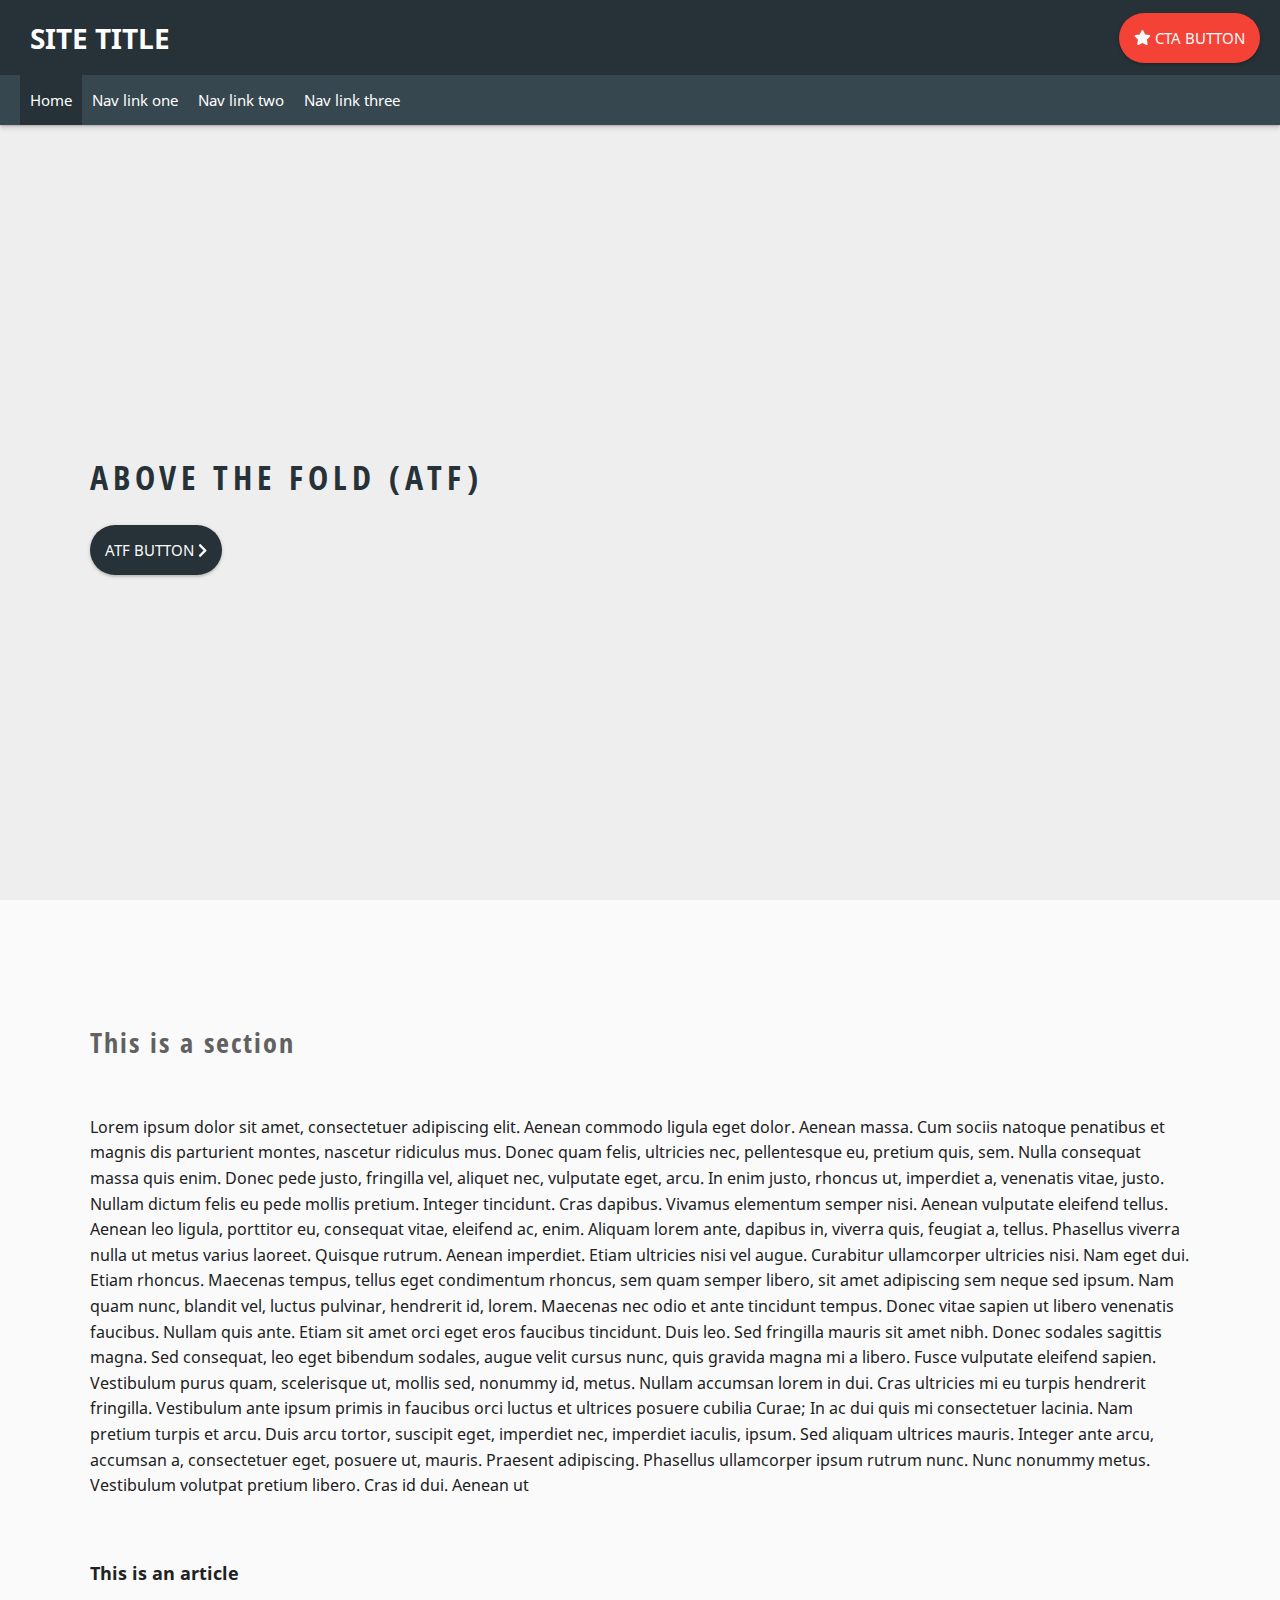
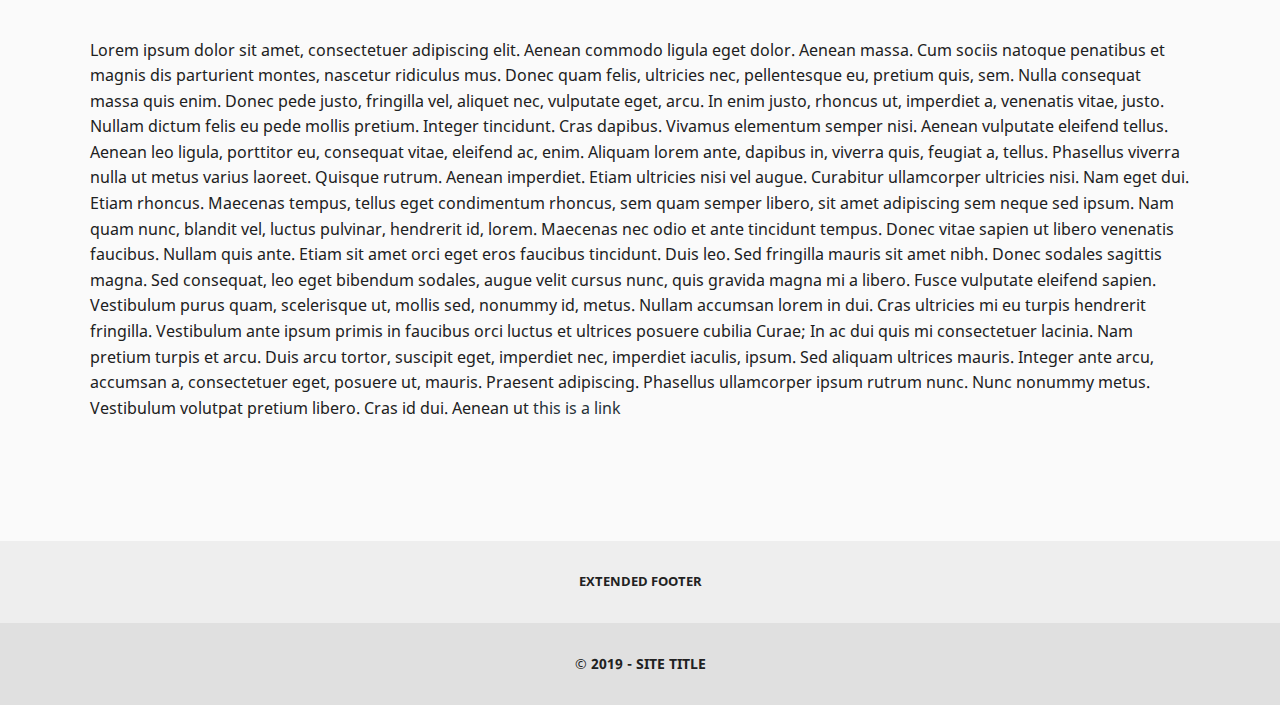
==== commit 2ce4803f: "Update: Made fixes and changes." ====
--- a/index.html
+++ b/index.html
@@ -4,16 +4,16 @@
     <meta http-equiv="X-UA-Compatible" content="IE=edge">
     <meta charset="utf-8">
 
-    <title>Moonshine - Scalable and Maintainable Architecture</title>
-
-    <meta name="keywords" content="Moonshine, Front-end, boilerplate, Front-end boilerplate, Scalable, Maintainable">
-    <meta name="description" content="Moonshine, a scalable and maintainable front-end web development boilerplate, created by Jack Ryan Oracoy">
+    <title>Moonshine | Scalable and Maintainable Architecture</title>
+
+    <meta name="keywords" content="Moonshine, Front-end, Template, Front-end Template, Scalable, Maintainable">
+    <meta name="description" content="This is a scalable and maintainable front-end web development template, created by Jack Ryan Oracoy">
 
     <meta property="og:site_name" content="Moonshine">
-    <meta property="og:title" content="Moonshine - Scalable and Maintainable Architecture">
+    <meta property="og:title" content="Moonshine | Scalable and Maintainable Architecture">
     <meta property="og:image" content="A string of Unicode characters forming a valid URL having the http or https scheme.">
     <meta property="og:type" content="website">
-    <meta property="og:description" content="Moonshine, a scalable and maintainable front-end web development boilerplate, created by Jack Ryan Oracoy">
+    <meta property="og:description" content="This is a scalable and maintainable front-end web development template, created by Jack Ryan Oracoy">
 
     <meta name="viewport" content="width=device-width, initial-scale=1">
 
@@ -56,14 +56,11 @@
       <div class="l-site-header__content u-background-primary l-flex l-flex--jus-spbetween l-flex--alt-center">
 
         <div class="l-site-header__branding">
-          <a class="c-site-branding" href="index.html">
-          <img class="c-site-branding__logo" src="assets/images/moonshine.png" alt="Moonshine">
-          <h1 class="c-site-branding__title">Moonshine&emsp13;<small class="u-color-danger">BETA</small></h1></a>
+          <a class="c-site-branding" href="index.html"><h1 class="c-site-branding__title">SITE TITLE</h1></a>
         </div><!-- End - branding -->
 
-        <div class="l-site-header__action l-flex l-flex--col l-flex--row-md l-flex--jus-center l-gap-20">
-          <div class="l-gap__item"><a class="c-button c-button--light" href="https://github.com/jackryanoracoy/moonshine"><i class="fab fa-github"></i><span class="u-hidden-lg-max">&nbsp;GitHub</span></a></div>
-          <div class="l-gap__item"><a class="c-button c-button--danger" href="https://github.com/jackryanoracoy/moonshine/releases"><i class="fas fa-cloud-download-alt"></i><span class="u-hidden-lg-max">&nbsp;Download</span></a></div>
+        <div class="l-site-header__action">
+          <a class="c-button c-button--danger" href="#"><i class="fas fa-star"></i><span class="u-hidden-lg-max">&nbsp;CTA Button</span></a>
         </div><!-- End - cta -->
 
         <div class="l-site-header__menu u-hidden-lg-min">
@@ -76,11 +73,10 @@
 
         <nav class="l-site-header__navigation">
           <ul class="c-site-nav">
-            <li class="c-site-nav__item"><a href="#start">Getting started</a></li>
-            <li class="c-site-nav__item"><a href="#method">Methodology</a></li>
-            <li class="c-site-nav__item"><a href="#sample">Sample</a></li>
-            <li class="c-site-nav__item"><a href="#include">Include</a></li>
-            <li class="c-site-nav__item"><a href="#new">What's new?</a></li>
+            <li class="c-site-nav__item c-site-nav__item--active"><a href="index.html">Home</a></li>
+            <li class="c-site-nav__item"><a href="#">Nav link one</a></li>
+            <li class="c-site-nav__item"><a href="#">Nav link two</a></li>
+            <li class="c-site-nav__item"><a href="#">Nav link three</a></li>
           </ul><!-- End - site-nav -->
         </nav><!-- End - navigation -->
 
@@ -91,1768 +87,81 @@
 
     <main class="l-site-main">
 
-      <div class="l-site-atf l-parallax u-background-grey-200">
+      <div class="l-site-atf u-background-grey-200">
 
         <div class="l-container l-flex l-flex--alt-center u-height-100">
           <div class="l-flex__item-12">
             <section class="l-section l-section--padding-narrow">
 
-              <h2 class="c-heading-above-the-fold u-text-center">Moonshine</h2>
-              <p class="u-text-center u-mar-bottom-20 u-mar-bottom-lg-40">Scalable and Maintainable Architecture</p>
-              <div class="l-flex l-flex--jus-center l-gap-20 u-mar-bottom-10">
-                <div class="l-gap__item"><a class="c-button c-button--danger" href="https://github.com/jackryanoracoy/moonshine/archive/1.5.3.zip"><i class="fas fa-cloud-download-alt"></i>&nbsp;Download</a></div>
-                <div class="l-gap__item"><a class="c-button" href="https://github.com/jackryanoracoy/moonshine/releases"><i class="fas fa-folder-open"></i><span class="u-hidden-lg-max">&nbsp;All Version</span></a></div>
-              </div>
-              <p class="u-text-center u-font-small">Latest available version - v1.5.3 and v1.5.1b</p>
+              <h2 class="c-heading-above-the-fold u-mar-bottom-20">ABOVE THE FOLD (ATF)</h2>
+              <a class="c-button" href="#">ATF Button&nbsp;<i class="fas fa-chevron-right"></i></a>
 
             </section><!-- End - section -->
           </div><!-- End - flex content -->
         </div><!-- End - container -->
 
-        <picture>
-          <source media="(min-width: 992px)" srcset="assets/images/image-above-the-fold@2x.jpg 2x, assets/images/image-above-the-fold.jpg">
-          <source media="(max-width: 991px)" srcset="assets/images/image-above-the-fold_m@2x.jpg 2x, assets/images/image-above-the-fold_m.jpg">
-          <img class="l-parallax__image" data-speed="-1" src="assets/images/image-above-the-fold.jpg" alt="Parallax Image">
-        </picture><!-- End - parallax image -->
-
-      </div><!-- End - site-atf, parallax -->
+      </div><!-- End - site-atf -->
 
       <article class="l-site-content">
 
         <!-- This heading is for screen reader -->
-        <h6 class="sr-only">Moonshine - Scalable and Maintainable Architecture</h6>
-
-        <div class="u-bordered u-bordered--bottom u-bordered--seq">
-          <div class="l-container">
-            <section id="start" class="l-section">
-
-              <h2 class="c-heading-section u-mar-bottom-20 u-mar-bottom-lg-50">Getting Started</h2>
-
-              <div class="u-bordered u-bordered--bottom u-pad-bottom-20 u-pad-bottom-md-50">
-                <p class="u-mar-bottom-10"><strong>Get started with Moonshine</strong>, a scalable and maintainable architecture for building responsive, mobile-first web apps or sites.
-                <br>Moonshine helps you build not only fast but scalable and maintainable web apps or sites. With Moonshine you have a package that is built with the combined knowledge and effort of some great developers, from their methodology, codes, packages, etc...</p>
-
-                <p>Ready to kick-start your project using Moonshine? <a href="https://github.com/jackryanoracoy/moonshine/releases">Download Moonshine package</a>.
-                <br>Be sure to have your pages set up with the latest design and development standards. That means using an HTML5 doctype and including a viewport meta tag for proper responsive behaviors. Or you can use our <code class="u-color-danger">boilerplate.html</code> included in the package.</p>
-              </div>
-
-              <div class="l-flex l-gap-20 l-gap-md-40">
-                <div class="l-flex__item-12 l-flex__item-md-9 l-flex__item-lg-10 l-gap__item">
-                  <article id="content" class="l-article">
-
-                    <h3 class="c-heading-article u-mar-bottom-20 u-mar-bottom-lg-40">Content</h3>
-
-                    <p class="u-mar-bottom-20 u-mar-bottom-lg-40">Discover what’s included in the package. Once downloaded, unzip the compressed folder and you’ll see something similar to this:</p>
-
-                    <div class="c-highlight u-mar-bottom-20 u-mar-bottom-lg-40">
-                      <pre><code>
-                      moonshine/
-                      ├── addon/
-                      │   └── fontawesome/
-                      ├── assets/
-                      │   ├── app-icon/
-                      │   ├── fonts/
-                      │   └── images/
-                      ├── scripts/
-                      │   ├── jquery-3.4.1.min.js
-                      │   ├── modernizr-3.7.1.min.js
-                      │   ├── object-fit-images-3.2.3.min.js
-                      │   └── script.js
-                      ├── styles/
-                      │   ├── css
-                      │   │   ├── all.css
-                      │   │   ├── all.css.map
-                      │   │   ├── all.min.css
-                      │   │   ├── base.css
-                      │   │   ├── base.css.map
-                      │   │   ├── base.min.css
-                      │   │   ├── component.css
-                      │   │   ├── component.css.map
-                      │   │   ├── component.min.css
-                      │   │   ├── layout.css
-                      │   │   ├── layout.css.map
-                      │   │   ├── layout.min.css
-                      │   │   ├── setting.css
-                      │   │   ├── setting.css.map
-                      │   │   ├── setting.min.css
-                      │   │   ├── utility.css
-                      │   │   ├── utility.css.map
-                      │   │   └── utility.min.css
-                      │   ├── scss
-                      │   │   ├── all.scss
-                      │   │   ├── base.scss
-                      │   │   ├── component.scss
-                      │   │   ├── layout.scss
-                      │   │   ├── setting.scss
-                      │   │   └── utility.scss
-                      │   └── style.css
-                      ├── .editorconfig
-                      ├── .gitattributes
-                      ├── .gitignore
-                      ├── .htaccess
-                      ├── 404.html
-                      ├── boilerplate.html
-                      ├── browserconfig.xml
-                      ├── index.html
-                      ├── manifrest.json
-                      ├── robots.txt
-                      └── service-worker.js
-                      <!-- Sample Codes -->
-                      </code></pre>
-                    </div>
-
-                    <div class="c-highlight u-mar-bottom-20 u-mar-bottom-lg-40">
-                      <pre><code>
-                      // Sassy CSS version
-                      moonshine/
-                      └── styles/
-                          ├── css
-                          │   ├── all.css
-                          │   ├── all.css.map
-                          │   ├── all.min.css
-                          │   ├── base.css
-                          │   ├── base.css.map
-                          │   ├── base.min.css
-                          │   ├── component.css
-                          │   ├── component.css.map
-                          │   ├── component.min.css
-                          │   ├── layout.css
-                          │   ├── layout.css.map
-                          │   ├── layout.min.css
-                          │   ├── setting.css
-                          │   ├── setting.css.map
-                          │   ├── setting.min.css
-                          │   ├── utility.css
-                          │   ├── utility.css.map
-                          │   └── utility.min.css
-                          ├── scss
-                          │   ├── base
-                          │   │   └── *.scss
-                          │   ├── component
-                          │   │   └── *.scss
-                          │   ├── layout
-                          │   │   └── *.scss
-                          │   ├── setting
-                          │   │   └── *.scss
-                          │   ├── utility
-                          │   │   └── *.scss
-                          │   ├── all.scss
-                          │   ├── base.scss
-                          │   ├── component.scss
-                          │   ├── layout.scss
-                          │   ├── setting.scss
-                          │   └── utility.scss
-                          └── style.css
-                      <!-- Sample Codes -->
-                      </code></pre>
-                    </div>
-
-                    <div class="c-highlight">
-                      <pre><code>
-                      // Basic CSS version
-                      moonshine/
-                      └── styles/
-                          ├── base.css
-                          ├── component.css
-                          ├── layout.css
-                          ├── setting.css
-                          ├── utility.css
-                          └── style.css
-                      <!-- Sample Codes -->
-                      </code></pre>
-                    </div>
-
-                  </article><!-- End - article -->
-
-                  <article id="theming" class="l-article">
-
-                    <h3 class="c-heading-article u-mar-bottom-20 u-mar-bottom-lg-40">Theming</h3>
-
-                    <p class="u-mar-bottom-20 u-mar-bottom-lg-40">Customize Moonshine with CSS variables or SASS variables for global style preferences for easy theming and component changes.
-                    <br>Here are the CSS variables we include (note that the <code class="u-color-warning">:root</code> is required). For more info, please check settings.css or the scss code base (mixins, variables etc...).</p>
-
-                    <div class="c-highlight u-mar-bottom-20 u-mar-bottom-lg-40">
-                      <pre><code>
-                      :root {
-
-                        /* Color */
-                        --primary: #263238;
-                        --secondary: #37474F;
-                        --success: #4CAF50;
-                        --warning: #FF5722;
-                        --danger: #F44336;
-                        --info: #2196F3;
-                        --light: #FAFAFA;
-                        --dark: #212121;
-
-                        --red: #F44336;
-                        --pink: #E91E63;
-                        --purple: #9C27B0;
-                        --deep-purple: #673AB7;
-                        --indigo: #3F51B5;
-                        --blue: #2196F3;
-                        --light-blue: #03A9F4;
-                        --cyan: #00BCD4;
-                        --teal: #009688;
-                        --green: #4CAF50;
-                        --light-green: #8BC34A;
-                        --lime: #CDDC39;
-                        --yellow: #FFEB3B;
-                        --amber: #FFC107;
-                        --orange: #FF9800;
-                        --deep-orange: #FF5722;
-                        --brown: #795548;
-                        --blue-grey: #607D8B;
-
-                        --grey-50: #FAFAFA;
-                        --grey-100: #F5F5F5;
-                        --grey-200: #EEEEEE;
-                        --grey-300: #E0E0E0;
-                        --grey-400: #BDBDBD;
-                        --grey-500: #9E9E9E;
-                        --grey-600: #757575;
-                        --grey-700: #616161;
-                        --grey-800: #424242;
-                        --grey-900: #212121;
-
-                        /* Transition */
-                        --transition: all 300ms ease-in-out 120ms;
-
-                        /* font-family */
-                        --font-family-sans-serif: "Open Sans", -apple-system, BlinkMacSystemFont, "Segoe UI", Roboto, "Helvetica Neue", Arial, sans-serif, "Apple Color Emoji", "Segoe UI Emoji", "Segoe UI Symbol";
-                        --font-family-sans-serif-condensed: "Open Sans Condensed", -apple-system, BlinkMacSystemFont, "Segoe UI", Roboto, "Helvetica Neue", Arial, sans-serif, "Apple Color Emoji", "Segoe UI Emoji", "Segoe UI Symbol";
-                        --font-family-monospace: SFMono-Regular, Menlo, Monaco, Consolas, "Liberation Mono", "Courier New", monospace;
-                      }
-                      <!-- Sample Codes -->
-                      </code></pre>
-                    </div>
-
-                    <p class="l-flex l-flex--wrp-no u-font-small c-highlight c-highlight--success">
-                    <span>NOTE:&emsp;</span>
-                    <span>You can utilize our source Sass files to take advantage of variables, maps, mixins, and more.</span></p>
-
-                  </article><!-- End - article -->
-
-                  <article id="breakpoints" class="l-article">
-
-                    <h3 class="c-heading-article u-mar-bottom-20 u-mar-bottom-lg-40">Breakpoints</h3>
-
-                    <p class="u-mar-bottom-20 u-mar-bottom-lg-40">Moonshine use a handful of media queries to create sensible breakpoints for layouts and interfaces.
-                    <br>These breakpoints are mostly based on minimum viewport widths and allow us to scale up elements as the viewport changes.</p>
-
-                    <div class="c-highlight">
-                      <pre><code>
-                      // Small devices (576px and up)
-                      @media (min-width: 576px) { ... }
-
-                      // Medium devices (768px and up)
-                      @media (min-width: 768px) { ... }
-
-                      // Large devices (992px and up)
-                      @media (min-width: 992px) { ... }
-
-                      // Extra large devices (1200px and up)
-                      @media (min-width: 1200px) { ... }
-                      <!-- Sample Codes -->
-                      </code></pre>
-                    </div>
-
-                  </article><!-- End - article -->
-
-                  <article id="accessibility" class="l-article">
-
-                    <h3 class="c-heading-article u-mar-bottom-20 u-mar-bottom-lg-40">Accessibility</h3>
-
-                    <p class="u-mar-bottom-20 u-mar-bottom-lg-40">Content which should be visually hidden,
-                    but remain accessible to assistive technologies such as screen readers, can be styled using the <code class="u-color-danger">.sr-only</code> class.
-                    This will ensure that the control becomes visible once focused (for sighted keyboard users).</p>
-
-                    <div class="c-highlight u-mar-bottom-20 u-mar-bottom-lg-40">
-                      <pre><code>
-                      <span>&lt;p</span> <span>class=</span><span class="u-font-bold">"text-danger"</span><span>&gt;</span>
-                        <span>&lt;span</span> <span>class=</span><span class="u-font-bold">"sr-only"</span><span>&gt;</span>Danger: <span>&lt;/span&gt;</span>
-                        This action is not reversible
-                      <span>&lt;/p&gt;</span>
-                      <!-- Sample Codes -->
-                      </code></pre>
-                    </div>
-
-                    <p class="u-mar-bottom-20 u-mar-bottom-lg-40">For visually hidden interactive controls, such as traditional “skip” links,
-                    <code class="u-color-danger">.sr-only</code> can be combined with the <code class="u-color-danger">.sr-only--focusable</code> class.
-                    This will ensure that the control becomes visible once focused (for sighted keyboard users).</p>
-
-                    <div class="c-highlight u-mar-bottom-20 u-mar-bottom-lg-40">
-                      <pre><code>
-                      <span>&lt;a</span> <span>class=</span><span class="u-font-bold">"sr-only sr-only--focusable"</span> <span>href=</span><span>"#site-content"</span><span>&gt;</span>Skip to main content<span>&lt;/a&gt;</span>
-                      <!-- Sample Codes -->
-                      </code></pre>
-                    </div>
-
-                    <p class="l-flex l-flex--wrp-no u-font-small c-highlight c-highlight--warning">
-                    <span>NOTE:&emsp;</span>
-                    <span>To extend Moonshine's accessibility please see <a class="u-color-light" href="https://www.w3.org/WAI/standards-guidelines/aria/">WAI-ARIA</a>, <a class="u-color-light" href="https://www.w3.org/TR/WCAG20/">WCAG 2.0</a> and similar accessibility standards and requirements.</span></p>
-
-                  </article><!-- End - article -->
-                </div><!-- End - flex content -->
-
-                <div class="l-flex__item-12 l-flex__item-md-3 l-flex__item-lg-2 l-gap__item">
-                  <aside class="l-site-aside u-mar-top-md-30 u-mar-top-lg-50">
-                    <h4 class="u-font-normal u-mar-bottom-20 u-mar-bottom-lg-40">Getting Started</h4>
-                    <ul class="u-list u-list--none u-font-medium u-color-grey-600">
-                      <li><a href="#content"><i class="fas fa-angle-right"></i>&nbsp;Content</a></li>
-                      <li><a href="#theming"><i class="fas fa-angle-right"></i>&nbsp;Theming</a></li>
-                      <li><a href="#breakpoints"><i class="fas fa-angle-right"></i>&nbsp;Breakpoints</a></li>
-                      <li><a href="#accessibility"><i class="fas fa-angle-right"></i>&nbsp;Accessibility</a></li>
-                    </ul>
-                  </aside><!-- End - site-aside -->
-                </div><!-- End - flex content -->
-              </div><!-- End - flex -->
-
-            </section><!-- End - section -->
-          </div><!-- End - container -->
-        </div><!-- End - bordered -->
-
-        <div class="u-bordered u-bordered--bottom u-bordered--seq">
-          <div class="l-container">
-            <section id="method" class="l-section">
-
-              <h2 class="c-heading-section u-mar-bottom-20 u-mar-bottom-lg-50">Methodology</h2>
-
-              <div class="u-bordered u-bordered--bottom u-pad-bottom-20 u-pad-bottom-md-50">
-                <p>Organize project files that can better deal with CSS specifics like global namespace, cascade and selectors specificity.
-                <br>Shares the same methodology of some popular methodologies like ITCSS, BEM, SMACSS and OOCSS.
-                <br>This approach is to ensure everyone who participates in the development of a website works with a single codebase and speaks the same language.</p>
-              </div>
-
-              <div class="l-flex l-gap-20 l-gap-md-40">
-                <div class="l-flex__item-12 l-flex__item-md-9 l-flex__item-lg-10 l-gap__item">
-
-                  <article id="separated" class="l-article">
-
-                    <h3 class="c-heading-article u-mar-bottom-20 u-mar-bottom-lg-40">Codebase</h3>
-
-                    <p class="u-mar-bottom-20 u-mar-bottom-lg-40">Separate CSS codebase to several sections, this helps organized project files that can better deal with CSS specifics like global namespace, cascade and selectors specificity.</p>
-
-                    <p class="u-mar-bottom-20 u-mar-bottom-lg-40"><span class="u-color-success">setting.css</span> - contains custom properties (css variables), font-face, etc.
-                    <br><span class="u-color-success">base.css</span> - reset and/or normalize styles, box-sizing definition, etc.
-                    <br><span class="u-color-success">layout.css</span> - specific UI layouts.
-                    <br><span class="u-color-success">component.css</span> - specific UI components.
-                    <br><span class="u-color-success">utitity.css</span> - utilities and helper classes with ability to override anything.</p>
-
-                    <div class="c-highlight u-mar-bottom-20 u-mar-bottom-lg-40">
-                      <pre><code>
-                      // Sassy CSS
-                      moonshine/
-                      └── styles/
-                          ├── css
-                          │   ├── all.css
-                          │   ├── all.css.map
-                          │   ├── all.min.css
-                          │   ├── base.css
-                          │   ├── base.css.map
-                          │   ├── base.min.css
-                          │   ├── component.css
-                          │   ├── component.css.map
-                          │   ├── component.min.css
-                          │   ├── layout.css
-                          │   ├── layout.css.map
-                          │   ├── layout.min.css
-                          │   ├── setting.css
-                          │   ├── setting.css.map
-                          │   ├── setting.min.css
-                          │   ├── utility.css
-                          │   ├── utility.css.map
-                          │   └── utility.min.css
-                          ├── scss
-                          │   ├── base
-                          │   │   └── *.scss
-                          │   ├── component
-                          │   │   └── *.scss
-                          │   ├── layout
-                          │   │   └── *.scss
-                          │   ├── setting
-                          │   │   └── *.scss
-                          │   ├── utility
-                          │   │   └── *.scss
-                          │   ├── all.scss
-                          │   ├── base.scss
-                          │   ├── component.scss
-                          │   ├── layout.scss
-                          │   ├── setting.scss
-                          │   └── utility.scss
-                          └── style.css
-                      <!-- Sample Codes -->
-                      </code></pre>
-                    </div>
-
-                    <div class="c-highlight u-mar-bottom-20 u-mar-bottom-lg-40">
-                      <pre><code>
-                      // Basic CSS
-                      moonshine/
-                      └── styles/
-                          ├── base.css
-                          ├── component.css
-                          ├── layout.css
-                          ├── setting.css
-                          ├── utility.css
-                          └── style.css
-                      <!-- Sample Codes -->
-                      </code></pre>
-                    </div>
-
-                    <div class="c-highlight">
-                      <pre><code>
-                      // Import order
-                      @import "setting.css";
-                      @import "base.css";
-                      @import "layout.css";
-                      @import "component.css";
-                      @import "utility.css";
-                      <!-- Sample Codes -->
-                      </code></pre>
-                    </div>
-
-                  </article>
-
-                  <article id="naming" class="l-article">
-
-                    <h3 class="c-heading-article u-mar-bottom-20 u-mar-bottom-lg-40">Naming Convention</h3>
-
-                    <p class="u-mar-bottom-20 u-mar-bottom-lg-40">Highly useful, powerful, and simple naming convention that makes your front-end code easier to read and understand, easier to work with, easier to scale, more robust and explicit, and a lot more strict.</p>
-
-                    <p class="u-mar-bottom-20 u-mar-bottom-lg-40"><span class="u-color-success">prefix</span> - <code class="u-color-danger">(u)</code> utility, <code class="u-color-danger">(l)</code> layout, <code class="u-color-danger">(c)</code> component, and <code class="u-color-danger">(js)</code> javascript related classes.
-                    <br><span class="u-color-success">name</span> - preferred class/object name.
-                    <br><span class="u-color-success">modifier</span> - preferred modifier name.
-                    <br><span class="u-color-success">viewport</span> - <code class="u-color-danger">(sm)</code> small, <code class="u-color-danger">(md)</code> medium, <code class="u-color-danger">(lg)</code> large, <code class="u-color-danger">(xl)</code> extra large.
-                    <br><span class="u-color-success">int</span> - integer <code class="u-color-danger">(0, 1, 2, 3, 4, 5, 6, 7, 8, 9)</code>.
-                    <br><span class="u-color-success">others</span> - min, max, auto.</p>
-
-                    <div class="c-highlight u-mar-bottom-20 u-mar-bottom-lg-40">
-                      <pre><code>
-                      .prefix-name { ... }
-                      .prefix-name-int { ... }
-                      .prefix-name-viewport { ... }
-                      .prefix-name-viewport-int { ... }
-                      .prefix-name--modifier { ... }
-                      .prefix-name--modifier-int { ... }
-                      .prefix-name--modifier-viewport { ... }
-                      .prefix-name--modifier-viewport-int { ... }
-                      .prefix-name__child { ... }
-                      .prefix-name__child-int { ... }
-                      .prefix-name__child-viewport { ... }
-                      .prefix-name__child-viewport-int { ... }
-
-                      .l-flex { ... }
-                      .l-flex--wrp-no { ... }
-                      .l-flex--wrp-no-md { ... }
-                      .l-flex__item { ... }
-                      .l-flex__item-12 { ... }
-                      .l-flex__item-md { ... }
-                      .l-flex__item-md-12 { ... }
-                      .u-mar-top-10 { ... }
-                      .u-mar-top-sm-20 { ... }
-                      .u-mar-top-md-30 u-mar-top-lg-50 { ... }
-                      <!-- Sample Codes -->
-                      </code></pre>
-                    </div>
-
-                    <p class="l-flex l-flex--wrp-no u-font-small c-highlight c-highlight--info">
-                    <span>NOTE:&emsp;</span>
-                    <span>Two dashes (also known as the modifier notation) imply that the class is a modifier and
-                    two underscores (also known as the child notation) imply that the class is a child.</span></p>
-
-                  </article><!-- End - article -->
-                </div><!-- End - flex content -->
-
-                <div class="l-flex__item-12 l-flex__item-md-3 l-flex__item-lg-2 l-gap__item">
-                  <aside class="l-site-aside u-mar-top-md-30 u-mar-top-lg-50">
-                    <h4 class="u-font-normal u-mar-bottom-20 u-mar-bottom-lg-40">Methodology</h4>
-                    <ul class="u-list u-list--none u-font-medium u-color-grey-600">
-                      <li><a href="#separated"><i class="fas fa-angle-right"></i>&nbsp;Codebase</a></li>
-                      <li><a href="#naming"><i class="fas fa-angle-right"></i>&nbsp;Naming Convention</a></li>
-                    </ul>
-                  </aside><!-- End - site-aside -->
-                </div><!-- End - flex content -->
-              </div><!-- End - flex -->
-
-            </section><!-- End - section -->
-          </div><!-- End - container -->
-        </div><!-- End - bordered -->
-
-        <div class="u-bordered u-bordered--bottom u-bordered--seq">
-          <div class="l-container">
-            <section id="sample" class="l-section">
-
-              <h2 class="c-heading-section u-mar-bottom-20 u-mar-bottom-lg-50">Sample</h2>
-
-              <div class="u-bordered u-bordered--bottom u-pad-bottom-20 u-pad-bottom-md-50">
-                <p>Here are some sample of what to expect on the Moonshine codebase, For more info please check <code class="u-color-danger">*.css</code> or the SASS code base (mixins, variables etc...).</p>
-              </div>
-
-              <div class="l-flex l-gap-20 l-gap-md-40">
-                <div class="l-flex__item-12 l-flex__item-md-9 l-flex__item-lg-10 l-gap__item">
-
-                  <article id="container" class="l-article">
-
-                    <h3 class="c-heading-article u-mar-bottom-20 u-mar-bottom-lg-40">Container</h3>
-
-                    <div class="c-highlight u-mar-bottom-20 u-mar-bottom-lg-40">
-                      <pre><code>
-                      <span>&lt;div</span> <span>class=</span><span class="u-font-bold">"l-container"</span><span>&gt;</span>
-                        <span class="u-color-grey-500">&lt;!-- Content here --&gt;</span>
-                      <span>&lt;/div&gt;</span>
-
-                      <span>&lt;div</span> <span>class=</span><span class="u-font-bold">"l-container l-container--fluid"</span><span>&gt;</span>
-                        <span class="u-color-grey-500">&lt;!-- Content here --&gt;</span>
-                      <span>&lt;/div&gt;</span>
-                      <!-- Sample Codes -->
-                      </code></pre>
-                    </div>
-
-                    <div class="c-highlight">
-                      <pre><code>
-                      .l-container--fluid {
-                        max-width: 100% !important;
-                      }
-
-                      @media (min-width: 576px) {
-                        .l-container { max-width: 540px; }
-                      }
-
-                      @media (min-width: 768px) {
-                        .l-container { max-width: 720px; }
-                      }
-
-                      @media (min-width: 992px) {
-                        .l-container { max-width: 960px; }
-                      }
-
-                      @media (min-width: 1200px) {
-                        .l-container { max-width: 1140px; }
-                      }
-                      <!-- Sample Codes -->
-                      </code></pre>
-                    </div>
-
-                  </article><!-- End - article -->
-
-                  <article id="flex" class="l-article">
-
-                    <h3 class="c-heading-article u-mar-bottom-20 u-mar-bottom-lg-40">Flex</h3>
-
-                    <div class="c-highlight u-mar-bottom-20 u-mar-bottom-lg-40">
-                      <pre><code>
-                      <span>&lt;div</span> <span>class=</span><span class="u-font-bold">"l-flex"</span><span>&gt;</span>
-                        <span>&lt;div</span> <span>class=</span><span class="u-font-bold">"l-flex__item-12 l-flex__item-md-6"</span><span>&gt;</span><span class="u-color-grey-500">&lt;!-- Content here --&gt;</span><span>&lt;/div&gt;</span>
-                        <span>&lt;div</span> <span>class=</span><span class="u-font-bold">"l-flex__item-12 l-flex__item-md-6"</span><span>&gt;</span><span class="u-color-grey-500">&lt;!-- Content here --&gt;</span><span>&lt;/div&gt;</span>
-                      <span>&lt;/div&gt;</span>
-                      <!-- Sample Codes -->
-                      </code></pre>
-                    </div>
-
-                    <div class="c-highlight c-highlight--grey u-mar-bottom-20 u-mar-bottom-lg-40">
-                      <div class="l-flex">
-                        <div class="l-flex__item-12 l-flex__item-md-6">
-                          Column one - Lorem ipsum dolor sit amet, consectetuer adipiscing elit.
-                          Aenean commodo ligula eget dolor.
-                          Aenean massa.
-                          Cum sociis natoque penatibus et magnis dis parturient montes,
-                          nascetur ridiculus mus.
-                          Donec quam felis,
-                        </div>
-                        <div class="l-flex__item-12 l-flex__item-md-6">
-                          Column two - Lorem ipsum dolor sit amet, consectetuer adipiscing elit.
-                          Aenean commodo ligula eget dolor.
-                          Aenean massa.
-                          Cum sociis natoque penatibus et magnis dis parturient montes,
-                          nascetur ridiculus mus.
-                          Donec quam felis,
-                        </div>
-                      </div>
-                    </div><!-- End - Preview -->
-
-                    <div class="c-highlight">
-                      <pre><code>
-                      .l-flex {
-                        display: flex;
-                        flex-wrap: wrap;
-                      }
-
-                      .l-flex--row-wrp { flex-flow: row wrap; }
-                      .l-flex--row-wrp-no { flex-flow: row nowrap; }
-                      .l-flex--row-wrp-rev { flex-flow: row wrap-reverse; }
-                      .l-flex--row-rev-wrp { flex-flow: row-reverse wrap; }
-                      .l-flex--row-rev-wrp-no { flex-flow: row-reverse nowrap; }
-                      .l-flex--row-rev-wrp-rev { flex-flow: row-reverse wrap-reverse; }
-
-                      .l-flex--col-wrp { flex-flow: column wrap; }
-                      .l-flex--col-wrp-no { flex-flow: column nowrap; }
-                      .l-flex--col-wrp-rev { flex-flow: column wrap-reverse; }
-                      .l-flex--col-rev-wrp { flex-flow: column-reverse wrap; }
-                      .l-flex--col-rev-wrp-no { flex-flow: column-reverse nowrap; }
-                      .l-flex--col-rev-wrp-rev { flex-flow: column-reverse wrap-reverse; }
-
-                      .l-flex--wrp { flex-wrap: wrap; }
-                      .l-flex--wrp-no { flex-wrap: nowrap; }
-                      .l-flex--wrp-rev { flex-wrap: wrap-reverse; }
-
-                      .l-flex--col { flex-direction: column; }
-                      .l-flex--col-rev { flex-direction: column-reverse; }
-
-                      .l-flex--row { flex-direction: row; }
-                      .l-flex--row-rev { flex-direction: row-reverse; }
-
-                      .l-flex--jus-start { justify-content: flex-start; }
-                      .l-flex--jus-end { justify-content: flex-end; }
-                      .l-flex--jus-center { justify-content: center; }
-                      .l-flex--jus-sparound { justify-content: space-around; }
-                      .l-flex--jus-spbetween { justify-content: space-between; }
-                      .l-flex--jus-spevenly { justify-content: space-evenly; }
-
-                      .l-flex--ali-start { align-content: flex-start; }
-                      .l-flex--ali-end { align-content: flex-end; }
-                      .l-flex--ali-center { align-content: center; }
-                      .l-flex--ali-stretch { align-content: stretch; }
-                      .l-flex--ali-sparound { align-content: space-around; }
-                      .l-flex--ali-spbetween { align-content: space-between; }
-
-                      .l-flex--alt-start { align-items: flex-start; }
-                      .l-flex--alt-end { align-items: flex-end; }
-                      .l-flex--alt-center { align-items: center; }
-                      .l-flex--alt-stretch { align-items: stretch; }
-                      .l-flex--alt-baseline { align-items: baseline; }
-
-                      .l-flex__item {
-                        flex: 0 0 auto;
-                        width: auto;
-                        max-width: 100%;
-                      }
-
-                      .l-flex__item-1 {
-                        flex: 0 0 8.333333%;
-                        max-width: 8.333333%;
-                      }
-
-                      .l-flex__item-2 {
-                        flex: 0 0 16.666667%;
-                        max-width: 16.666667%;
-                      }
-
-                      .l-flex__item-3 {
-                        flex: 0 0 25%;
-                        max-width: 25%;
-                      }
-
-                      .l-flex__item-4 {
-                        flex: 0 0 33.333333%;
-                        max-width: 33.333333%;
-                      }
-
-                      .l-flex__item-5 {
-                        flex: 0 0 41.666667%;
-                        max-width: 41.666667%;
-                      }
-
-                      .l-flex__item-6 {
-                        flex: 0 0 50%;
-                        max-width: 50%;
-                      }
-
-                      .l-flex__item-7 {
-                        flex: 0 0 58.333333%;
-                        max-width: 58.333333%;
-                      }
-
-                      .l-flex__item-8 {
-                        flex: 0 0 66.666667%;
-                        max-width: 66.666667%;
-                      }
-
-                      .l-flex__item-9 {
-                        -ms-flex: 0 0 75%;
-                        flex: 0 0 75%;
-                        max-width: 75%;
-                      }
-
-                      .l-flex__item-10 {
-                        flex: 0 0 83.333333%;
-                        max-width: 83.333333%;
-                      }
-
-                      .l-flex__item-11 {
-                        flex: 0 0 91.666667%;
-                        max-width: 91.666667%;
-                      }
-
-                      .l-flex__item-12 {
-                        flex: 0 0 100%;
-                        max-width: 100%;
-                      }
-
-                      .l-flex__order-1 { order: 1; }
-                      .l-flex__order-2 { order: 2; }
-                      .l-flex__order-3 { order: 3; }
-                      .l-flex__order-4 { order: 4; }
-                      .l-flex__order-5 { order: 5; }
-                      .l-flex__order-6 { order: 6; }
-                      .l-flex__order-7 { order: 7; }
-                      .l-flex__order-8 { order: 8; }
-                      .l-flex__order-9 { order: 9; }
-                      .l-flex__order-10 { order: 10; }
-                      .l-flex__order-11 { order: 11; }
-                      .l-flex__order-12 { order: 12; }
-
-                      .l-flex__als-start { align-self: flex-start; }
-                      .l-flex__als-end { align-self: flex-end; }
-                      .l-flex__als-center { align-self: center; }
-                      .l-flex__als-stretch { align-self: stretch; }
-                      .l-flex__als-baseline { align-self: baseline; }
-                      <!-- Sample Codes -->
-                      </code></pre>
-                    </div>
-
-                  </article><!-- End - article -->
-
-                  <article id="cluster-gap" class="l-article">
-
-                    <h3 class="c-heading-article u-mar-bottom-20 u-mar-bottom-lg-40">Cluster Gap</h3>
-
-                    <div class="c-highlight u-mar-bottom-20 u-mar-bottom-lg-40">
-                      <pre><code>
-                      // You can omit adding class name "l-gap__item" on "l-gap" child item.
-                      <span>&lt;div</span> <span>class=</span><span class="u-font-bold">"l-flex l-gap-20"</span><span>&gt;</span>
-                        <span>&lt;div</span> <span>class=</span><span class="u-font-bold">"l-gap__item"</span><span>&gt;</span><span class="u-color-grey-500">&lt;!-- Content here --&gt;</span><span>&lt;/div&gt;</span>
-                        <span>&lt;div</span> <span>class=</span><span class="u-font-bold">"l-gap__item"</span><span>&gt;</span><span class="u-color-grey-500">&lt;!-- Content here --&gt;</span><span>&lt;/div&gt;</span>
-                      <span>&lt;/div&gt;</span>
-                      <!-- Sample Codes -->
-                      </code></pre>
-                    </div>
-
-                    <div class="c-highlight c-highlight--grey u-mar-bottom-20 u-mar-bottom-lg-40">
-                      <div class="l-flex l-gap-20">
-                        <div class="l-flex__item-12 l-flex__item-md-6">
-                          Column one - Lorem ipsum dolor sit amet, consectetuer adipiscing elit.
-                          Aenean commodo ligula eget dolor.
-                          Aenean massa.
-                          Cum sociis natoque penatibus et magnis dis parturient montes,
-                          nascetur ridiculus mus.
-                          Donec quam felis,
-                        </div>
-                        <div class="l-flex__item-12 l-flex__item-md-6">
-                          Column two - Lorem ipsum dolor sit amet, consectetuer adipiscing elit.
-                          Aenean commodo ligula eget dolor.
-                          Aenean massa.
-                          Cum sociis natoque penatibus et magnis dis parturient montes,
-                          nascetur ridiculus mus.
-                          Donec quam felis,
-                        </div>
-                      </div>
-                    </div><!-- End - Preview -->
-
-                    <div class="c-highlight">
-                      <pre><code>
-                        .l-gap-md-10 { margin: -5px; }
-                        .l-gap-md-20 { margin: -10px; }
-                        .l-gap-md-30 { margin: -15px; }
-                        .l-gap-md-40 { margin: -20px; }
-                        .l-gap-md-50 { margin: -25px; }
-
-                        .l-gap-md-10 > div, .l-gap-md-10 > .l-gap__item { padding: 5px; }
-                        .l-gap-md-20 > div, .l-gap-md-20 > .l-gap__item { padding: 10px; }
-                        .l-gap-md-30 > div, .l-gap-md-30 > .l-gap__item { padding: 15px; }
-                        .l-gap-md-40 > div, .l-gap-md-40 > .l-gap__item { padding: 20px; }
-                        .l-gap-md-50 > div, .l-gap-md-50 > .l-gap__item { padding: 25px; }
-                      <!-- Sample Codes -->
-                      </code></pre>
-                    </div>
-
-                  </article><!-- End - article -->
-
-                  <article id="parallax" class="l-article">
-
-                    <h3 class="c-heading-article u-mar-bottom-20 u-mar-bottom-lg-40">Parallax</h3>
-
-                    <div class="c-highlight u-mar-bottom-20 u-mar-bottom-lg-40">
-                      <pre><code>
-                      <span>&lt;div</span> <span>class=</span><span class="u-font-bold">"l-parallax"</span><span>&gt;</span>
-                        <span>&lt;img</span> <span>class=</span><span class="u-font-bold">"u-parallax__image"</span> <span>src=</span><span>"/assets/images/xxx.jpg"</span> <span>alt=</span><span>"Image"</span><span>&gt;</span>
-                      <span>&lt;/div&gt;</span>
-                      <!-- Sample Codes -->
-                      </code></pre>
-                    </div>
-
-                    <div class="c-highlight c-highlight--grey u-mar-bottom-20 u-mar-bottom-lg-40">
-                      <div class="l-parallax u-pad-ver-100">
-                        <p class="u-text-center">A Parallax Background Image</p>
-                        <img class="l-parallax__image" data-speed="1" src="assets/images/image-above-the-fold.jpg" alt="Parallax Image">
-                      </div>
-                    </div><!-- End - Preview -->
-
-                    <div class="c-highlight c-highlight--grey u-mar-bottom-20 u-mar-bottom-lg-40">
-                      <div class="l-parallax u-pad-ver-100">
-                        <p class="u-text-center">A Parallax Background Image</p>
-                        <img class="l-parallax__image" data-speed="-1" src="assets/images/image-above-the-fold.jpg" alt="Parallax Image">
-                      </div>
-                    </div><!-- End - Preview -->
-
-                    <div class="c-highlight">
-                      <pre><code>
-                      .l-parallax {
-                        position: relative;
-                        overflow: hidden;
-                        z-index: 1;
-                      }
-
-                      .l-parallax picture,
-                      .l-parallax__image {
-                        position: absolute;
-                        z-index: -1;
-                        pointer-events: none;
-                      }
-
-                      .l-parallax picture {
-                        top: 0;
-                        right: 0;
-                        bottom: 0;
-                        left: 0;
-                      }
-
-                      .l-parallax__image {
-                        top: 50%;
-                        left: 50%;
-                        width: 100%;
-                        height: 150%;
-                        object-fit: cover;
-                        pointer-events: none;
-                        transform: translate(-50%, -50%);
-                        font-family: 'object-fit: cover;';
-                      }
-                      <!-- Sample Codes -->
-                      </code></pre>
-                    </div>
-
-                  </article><!-- End - article -->
-
-                  <article id="tab" class="l-article">
-
-                    <h3 class="c-heading-article u-mar-bottom-20 u-mar-bottom-lg-40">Tab</h3>
-
-                    <div class="c-highlight u-mar-bottom-20 u-mar-bottom-lg-40">
-                      <pre><code>
-                      <span>&lt;ul</span> <span>class=</span><span class="u-font-bold">"c-tab-link"</span><span>&gt;</span>
-                        <span>&lt;li</span> <span>class=</span><span class="u-font-bold">"c-tab-link__item"</span> <span>data-tab="tab-1"</span><span>&gt;</span><span class="u-color-grey-500">Tab 1</span><span>&lt;/li&gt;</span>
-                        <span>&lt;li</span> <span>class=</span><span class="u-font-bold">"c-tab-link__item"</span> <span>data-tab="tab-2"</span><span>&gt;</span><span class="u-color-grey-500">Tab 2</span><span>&lt;/li&gt;</span>
-                      <span>&lt;/ul&gt;</span>
-
-                      <span>&lt;div</span> <span>id=</span><span class="u-font-bold">"tab-1"</span> <span>class=</span><span class="u-font-bold">"c-tab-content js-current"</span><span>&gt;</span>
-                        <span class="u-color-grey-500">&lt;!-- Content here --&gt;</span>
-                      <span>&lt;/div&gt;</span>
-                      <span>&lt;div</span> <span>id=</span><span class="u-font-bold">"tab-2"</span> <span>class=</span><span class="u-font-bold">"c-tab-content"</span><span>&gt;</span>
-                        <span class="u-color-grey-500">&lt;!-- Content here --&gt;</span>
-                      <span>&lt;/div&gt;</span>
-                      <!-- Sample Codes -->
-                      </code></pre>
-                    </div>
-
-                    <div class="c-highlight c-highlight--grey u-mar-bottom-20 u-mar-bottom-lg-40">
-                      <ul class="c-tab-link">
-                        <li class="c-tab-link__item js-current" data-tab="tab-1">Tab 1</li>
-                        <li class="c-tab-link__item" data-tab="tab-2">Tab 2</li>
-                      </ul>
-
-                      <div id="tab-1" class="c-tab-content js-current">
-                        Lorem ipsum dolor sit amet, consectetuer adipiscing elit.
-                        Aenean commodo ligula eget dolor.
-                        Aenean massa.
-                        Cum sociis natoque penatibus et magnis dis parturient montes,
-                        nascetur ridiculus mus.
-                        Donec quam felis,
-                      </div>
-                      <div id="tab-2" class="c-tab-content">
-                        Sed ut perspiciatis unde omnis iste natus error sit voluptatem accusantium doloremque laudantium,
-                        totam rem aperiam, eaque ipsa quae ab illo inventore veritatis et quasi architecto beatae vitae dicta sunt
-                      </div>
-                    </div><!-- End - Preview -->
-
-                    <div class="c-highlight">
-                      <pre><code>
-                      .c-tab-link {
-                        margin: 0px;
-                        padding: 0px;
-                        list-style: none;
-                      }
-
-                      .c-tab-link__item {
-                        display: inline-block;
-                        padding: 10px 15px;
-                        color: #212121;
-                        background: none;
-                        cursor: pointer;
-                      }
-
-                      .c-tab-link__item.js-current {
-                        background: #F5F5F5;
-                        color: #212121;
-                      }
-
-                      .c-tab-content {
-                        display: none;
-                        background: #F5F5F5;
-                        padding: 15px;
-                      }
-
-                      .c-tab-content.js-current {
-                        display: inherit;
-                      }
-                      <!-- Sample Codes -->
-                      </code></pre>
-                    </div>
-
-                  </article><!-- End - article -->
-
-                  <article id="button" class="l-article">
-
-                    <h3 class="c-heading-article u-mar-bottom-20 u-mar-bottom-lg-40">Button</h3>
-
-                    <div class="c-highlight u-mar-bottom-20 u-mar-bottom-lg-40">
-                      <pre><code>
-                      <span>&lt;a</span> <span>class=</span><span class="u-font-bold">"c-button"</span> <span>href=</span><span>"#"</span><span>&gt;</span>Button<span>&lt;/a&gt;</span>
-                      <!-- Sample Codes -->
-                      </code></pre>
-                    </div>
-
-                    <div class="c-highlight c-highlight--grey u-mar-bottom-20 u-mar-bottom-lg-40">
-                      <div class="l-flex l-gap-20">
-                        <div class="l-flex__item">
-                          <a class="c-button" href="#!">Button Primary</a>
-                        </div><!-- End - flex item -->
-
-                        <div class="l-flex__item">
-                          <a class="c-button c-button--light" href="#!">Button Light</a>
-                        </div><!-- End - flex item -->
-
-                        <div class="l-flex__item">
-                          <a class="c-button c-button--dark" href="#!">Button Dark</a>
-                        </div><!-- End - flex item -->
-
-                        <div class="l-flex__item">
-                          <a class="c-button c-button--danger" href="#!">Button Danger</a>
-                        </div><!-- End - flex item -->
-                      </div><!-- End - flex -->
-                    </div><!-- End - Preview -->
-
-                    <div class="c-highlight">
-                      <pre><code>
-                      .c-button {
-                        display: inline-block;
-                        min-width: 50px;
-                        padding: 0 15px;
-                        color: #FFF !important;
-                        font-size: 1.5rem;
-                        line-height: 50px;
-                        text-align: center;
-                        text-decoration: none;
-                        text-transform: uppercase;
-                        border-radius: 25px;
-                        background-color: #263238;
-                        background-color: var(--primary, #263238);
-                        box-shadow: 0 2px 2px 0 rgba(0, 0, 0, 0.1), 0 1px 4px 0 rgba(0, 0, 0, 0.15);
-                        white-space: nowrap;
-                      }
-
-                      .c-button:hover,
-                      .c-button:visited,
-                      .c-button:active,
-                      .c-button:focus {
-                        text-decoration: none;
-                      }
-
-                      .c-button:hover {
-                        box-shadow: 0 2px 2px 0 rgba(0, 0, 0, 0.15), 0 1px 5px 0 rgba(0, 0, 0, 0.12), 0 4px 4px -4px rgba(0, 0, 0, 0.2);
-                      }
-
-                      .c-button--large {
-                        min-width: 60px;
-                        line-height: 60px;
-                        border-radius: 30px;
-                        padding: 0 20px;
-                      }
-
-                      .c-button--light {
-                        color: #212121 !important;
-                        color: var(--dark) !important;
-                        background-color: #FAFAFA;
-                        background-color: var(--light, #FAFAFA);
-                      }
-
-                      .c-button--dark {
-                        color: #FAFAFA !important;
-                        color: var(--light, #FAFAFA) !important;
-                        background-color: #212121;
-                        background-color: var(--dark, #212121);
-                      }
-
-                      .c-button--success {
-                        color: #FAFAFA !important;
-                        color: var(--light, #FAFAFA) !important;
-                        background-color: #4CAF50;
-                        background-color: var(--success, #4CAF50);
-                      }
-
-                      .c-button--warnig {
-                        color: #FAFAFA !important;
-                        color: var(--light, #FAFAFA) !important;
-                        background-color: #FF5722;
-                        background-color: var(--warning, #FF5722);
-                      }
-
-                      .c-button--danger {
-                        color: #FAFAFA !important;
-                        color: var(--light, #FAFAFA) !important;
-                        background-color: #F44336;
-                        background-color: var(--danger, #F44336);
-                      }
-
-                      .c-button--info {
-                        color: #FAFAFA !important;
-                        color: var(--light, #FAFAFA) !important;
-                        background-color: #2196F3;
-                        background-color: var(--info, #2196F3);
-                      }
-                      <!-- Sample Codes -->
-                      </code></pre>
-                    </div>
-
-                  </article><!-- End - article -->
-
-                  <article id="card" class="l-article">
-
-                    <h3 class="c-heading-article u-mar-bottom-20 u-mar-bottom-lg-40">Card</h3>
-
-                    <div class="c-highlight u-mar-bottom-20 u-mar-bottom-lg-40">
-                      <pre><code>
-                      <span>&lt;div</span> <span>class=</span><span class="u-font-bold">"c-card"</span><span>&gt;</span>
-                        <span>&lt;div</span> <span>class=</span><span class="u-font-bold">"c-card__content"</span><span>&gt;</span>
-                          <span class="u-color-grey-500">&lt;!-- Content here --&gt;</span>
-                        <span>&lt;/div&gt;</span>
-                      <span>&lt;/div&gt;</span>
-                      <!-- Sample Codes -->
-                      </code></pre>
-                    </div>
-
-                    <div class="c-highlight c-highlight--grey u-mar-bottom-20 u-mar-bottom-lg-40">
-                      <div class="l-flex l-gap-20">
-                        <div class="l-flex__item-12 l-flex__item-sm-6 l-flex__item-lg-4">
-                          <div class="c-card">
-                            <div class="c-card__content">
-                              Lorem ipsum dolor sit amet, consectetuer adipiscing elit.
-                              Aenean commodo ligula eget dolor.
-                              Aenean massa.
-                              Cum sociis natoque penatibus et magnis dis parturient montes,
-                              nascetur ridiculus mus.
-                              Donec quam felis,
-                            </div>
-                          </div>
-                        </div><!-- End - flex item -->
-
-                        <div class="l-flex__item-12 l-flex__item-sm-6 l-flex__item-lg-4">
-                          <div class="c-card">
-                            <div class="c-card__content">
-                              Lorem ipsum dolor sit amet, consectetuer adipiscing elit.
-                              Aenean commodo ligula eget dolor.
-                              Aenean massa.
-                              Cum sociis natoque penatibus et magnis dis parturient montes,
-                              nascetur ridiculus mus.
-                              Donec quam felis,
-                            </div>
-                          </div>
-                        </div><!-- End - flex item -->
-
-                        <div class="l-flex__item-12 l-flex__item-sm-6 l-flex__item-lg-4">
-                          <div class="c-card">
-                            <div class="c-card__content">
-                              Lorem ipsum dolor sit amet, consectetuer adipiscing elit.
-                              Aenean commodo ligula eget dolor.
-                              Aenean massa.
-                              Cum sociis natoque penatibus et magnis dis parturient montes,
-                              nascetur ridiculus mus.
-                              Donec quam felis,
-                            </div>
-                          </div>
-                        </div><!-- End - flex item -->
-                      </div><!-- End - flex -->
-                    </div><!-- End - Preview -->
-
-                    <div class="c-highlight">
-                      <pre><code>
-                      .c-card {
-                        height: auto;
-                        color: #212121 !important;
-                        color: var(--dark, #212121) !important;
-                        background-color: #FAFAFA;
-                        background-color: var(--light, #FAFAFA);
-                        border-radius: 2px;
-                        box-shadow: 0 2px 2px 0 rgba(0, 0, 0, 0.1);
-                      }
-
-                      .c-card--dark {
-                        color: #FAFAFA !important;
-                        color: var(--light, #FAFAFA) !important;
-                        background-color: #212121;
-                        background-color: var(--dark, #212121);
-                      }
-
-                      .c-card__content { padding: 20px; }
-                      <!-- Sample Codes -->
-                      </code></pre>
-                    </div>
-
-                  </article><!-- End - article -->
-
-                  <article id="hidden" class="l-article">
-
-                    <h3 class="c-heading-article u-mar-bottom-20 u-mar-bottom-lg-40">Hidden</h3>
-
-                    <div class="c-highlight u-mar-bottom-20 u-mar-bottom-lg-40">
-                      <pre><code>
-                      <span>&lt;div</span> <span>class=</span><span class="u-font-bold">"u-hidden"</span><span>&gt;</span>
-                        <span class="u-color-grey-500">&lt;!-- Hidden content here (all screen) --&gt;</span>
-                      <span>&lt;/div&gt;</span>
-
-                      <span>&lt;div</span> <span>class=</span><span class="u-font-bold">"u-hidden-sm-min"</span><span>&gt;</span>
-                        <span class="u-color-grey-500">&lt;!-- Hidden content here (576px and up) --&gt;</span>
-                      <span>&lt;/div&gt;</span>
-
-                      <span>&lt;div</span> <span>class=</span><span class="u-font-bold">"u-hidden-md-min"</span><span>&gt;</span>
-                        <span class="u-color-grey-500">&lt;!-- Hidden content here (768px and up) --&gt;</span>
-                      <span>&lt;/div&gt;</span>
-
-                      <span>&lt;div</span> <span>class=</span><span class="u-font-bold">"u-hidden-lg-min"</span><span>&gt;</span>
-                        <span class="u-color-grey-500">&lt;!-- Hidden content here (992px and up) --&gt;</span>
-                      <span>&lt;/div&gt;</span>
-
-                      <span>&lt;div</span> <span>class=</span><span class="u-font-bold">"u-hidden-xl-min"</span><span>&gt;</span>
-                        <span class="u-color-grey-500">&lt;!-- Hidden content here (1200px and up) --&gt;</span>
-                      <span>&lt;/div&gt;</span>
-
-                      <span>&lt;div</span> <span>class=</span><span class="u-font-bold">"u-hidden-sm-max"</span><span>&gt;</span>
-                        <span class="u-color-grey-500">&lt;!-- Hidden content here (575px and down) --&gt;</span>
-                      <span>&lt;/div&gt;</span>
-
-                      <span>&lt;div</span> <span>class=</span><span class="u-font-bold">"u-hidden-md-max"</span><span>&gt;</span>
-                        <span class="u-color-grey-500">&lt;!-- Hidden content here (767px and down) --&gt;</span>
-                      <span>&lt;/div&gt;</span>
-
-                      <span>&lt;div</span> <span>class=</span><span class="u-font-bold">"u-hidden-lg-max"</span><span>&gt;</span>
-                        <span class="u-color-grey-500">&lt;!-- Hidden content here (991px and down) --&gt;</span>
-                      <span>&lt;/div&gt;</span>
-
-                      <span>&lt;div</span> <span>class=</span><span class="u-font-bold">"u-hidden-xl-max"</span><span>&gt;</span>
-                        <span class="u-color-grey-500">&lt;!-- Hidden content here (1199px and down) --&gt;</span>
-                      <span>&lt;/div&gt;</span>
-                      <!-- Sample Codes -->
-                      </code></pre>
-                    </div>
-
-                    <div class="c-highlight">
-                      <pre><code>
-                      .u-hidden {
-                        display: none;
-                        visibility: hidden;
-                      }
-                      <!-- Sample Codes -->
-                      </code></pre>
-                    </div>
-
-                  </article><!-- End - article -->
-
-                  <article id="float" class="l-article">
-
-                    <h3 class="c-heading-article u-mar-bottom-20 u-mar-bottom-lg-40">Float</h3>
-
-                    <div class="c-highlight u-mar-bottom-20 u-mar-bottom-lg-40">
-                      <pre><code>
-                      <span>&lt;div</span> <span>class=</span><span class="u-font-bold">"clearfix"</span><span>&gt;</span>
-                        <span>&lt;div</span> <span>class=</span><span class="u-font-bold">"u-float-left"</span><span>&gt;</span>
-                          <span class="u-color-grey-500">&lt;!-- Floating content here --&gt;</span>
-                        <span>&lt;/div&gt;</span>
-                      <span>&lt;/div&gt;</span>
-
-                      <span>&lt;div</span> <span>class=</span><span class="u-font-bold">"clearfix"</span><span>&gt;</span>
-                        <span>&lt;div</span> <span>class=</span><span class="u-font-bold">"u-float-left u-float-right-sm u-float-none-md"</span><span>&gt;</span>
-                          <span class="u-color-grey-500">&lt;!-- Floating content here (float left on 575px below, float right on 576px and above, no float on 768px and above) --&gt;</span>
-                        <span>&lt;/div&gt;</span>
-                      <span>&lt;/div&gt;</span>
-                      <!-- Sample Codes -->
-                      </code></pre>
-                    </div>
-
-                    <div class="c-highlight">
-                      <pre><code>
-                      .u-float-left { float: left; }
-                      .u-float-right { float: right; }
-                      .u-float-none { float: none; }
-
-                      .u-float-left-sm { float: left; }
-                      .u-float-left-md { float: left; }
-                      .u-float-left-lg { float: left; }
-                      .u-float-left-xl { float: left; }
-                      <!-- Sample Codes -->
-                      </code></pre>
-                    </div>
-
-                  </article><!-- End - article -->
-
-                  <article id="width-height" class="l-article">
-
-                    <h3 class="c-heading-article u-mar-bottom-20 u-mar-bottom-lg-40">Width and Height</h3>
-
-                    <div class="c-highlight">
-                      <pre><code>
-                      .u-width-25 { width: 25%; }
-                      .u-width-50 { width: 50%; }
-                      .u-width-75 { width: 75%; }
-                      .u-width-100 { width: 100%; }
-                      .u-max-width-100 { max-width: 100%; }
-                      .u-viewport-width-100 { width: 100vw; }
-
-                      .u-height-25 { height: 25%; }
-                      .u-height-50 { height: 50%; }
-                      .u-height-75 { height: 75%; }
-                      .u-height-100 { height: 100%; }
-                      .u-max-height-100 { max-height: 100%; }
-                      .u-viewport-height-100 { height: 100vh; }
-                      <!-- Sample Codes -->
-                      </code></pre>
-                    </div>
-
-                  </article><!-- End - article -->
-
-                  <article id="padding" class="l-article">
-
-                    <h3 class="c-heading-article u-mar-bottom-20 u-mar-bottom-lg-40">Padding</h3>
-
-                    <div class="c-highlight u-mar-bottom-20 u-mar-bottom-lg-40">
-                      <pre><code>
-                      <span>&lt;div</span> <span>class=</span><span class="u-font-bold">"u-pad-bottom-10 u-pad-bottom-sm-20"</span><span>&gt;</span>
-                        <span class="u-color-grey-500">&lt;!-- Add padding (10px padding on 575px below, 20px padding on 576 and above) --&gt;</span>
-                      <span>&lt;/div&gt;</span>
-                      <!-- Sample Codes -->
-                      </code></pre>
-                    </div>
-
-                    <div class="c-highlight">
-                      <pre><code>
-                      .u-pad-5 { padding: 5px; }
-                      .u-pad-100 { padding: 100px; }
-
-                      .u-pad-top-5 { padding-top: 5px; }
-                      .u-pad-top-100 { padding-top: 100px; }
-
-                      .u-pad-right-5 { padding-right: 5px; }
-                      .u-pad-right-100 { padding-right: 100px; }
-
-                      .u-pad-bottom-5 { padding-bottom: 5px; }
-                      .u-pad-bottom-100 { padding-bottom: 100px; }
-
-                      .u-pad-left-5 { padding-left: 5px; }
-                      .u-pad-left-100 { padding-left: 100px; }
-
-                      .u-pad-ver-5 { padding-top: 5px; padding-bottom: 5px; }
-                      .u-pad-ver-100 { padding-top: 100px; padding-bottom: 100px; }
-
-                      .u-pad-hor-5 { padding-right: 5px; padding-left: 5px; }
-                      .u-pad-hor-10 { padding-right: 10px; padding-left: 10px; }
-
-                      .u-pad-sm-0 { padding: 0; }
-                      .u-pad-md-0 { padding: 0; }
-                      .u-pad-lg-0 { padding: 0; }
-                      .u-pad-xl-0 { padding: 0; }
-                      <!-- Sample Codes -->
-                      </code></pre>
-                    </div>
-
-                  </article><!-- End - article -->
-
-                  <article id="margin" class="l-article">
-
-                    <h3 class="c-heading-article u-mar-bottom-20 u-mar-bottom-lg-40">Margin</h3>
-
-                    <div class="c-highlight u-mar-bottom-20 u-mar-bottom-lg-40">
-                      <pre><code>
-                      <span>&lt;div</span> <span>class=</span><span class="u-font-bold">"u-mar-bottom-10 u-mar-bottom-sm-20"</span><span>&gt;</span>
-                        <span class="u-color-grey-500">&lt;!-- Add margin (10px margin on 575px below, 20px margin on 576 and above) --&gt;</span>
-                      <span>&lt;/div&gt;</span>
-                      <!-- Sample Codes -->
-                      </code></pre>
-                    </div>
-
-                    <div class="c-highlight">
-                      <pre><code>
-                      .u-mar { margin: auto; }
-                      .u-mar-5 { margin: 5px; }
-                      .u-mar-100 { margin: 100px; }
-
-                      .u-mar-top { margin-top: auto; }
-                      .u-mar-top-5 { margin-top: 5px; }
-                      .u-mar-top-100 { margin-top: 100px; }
-
-                      .u-mar-right { margin-right: auto; }
-                      .u-mar-right-5 { margin-right: 5px; }
-                      .u-mar-right-10 { margin-right: 10px; }
-
-                      .u-mar-bot { margin-bottom: auto; }
-                      .u-mar-bottom-5 { margin-bottom: 5px; }
-                      .u-mar-bottom-100 { margin-bottom: 100px; }
-
-                      .u-mar-left { margin-left: auto; }
-                      .u-mar-left-5 { margin-left: 5px; }
-                      .u-mar-left-10 { margin-left: 10px; }
-
-                      .u-mar-ver-5 { margin-top: 5px; margin-bottom: 5px; }
-                      .u-mar-ver-100 { margin-top: 100px; margin-bottom: 100px; }
-
-                      .u-mar-hor-5 { margin-right: 5px; margin-left: 5px; }
-                      .u-mar-hor-100 { margin-right: 100px; margin-left: 100px; }
-
-                      .u-mar-sm-0 { margin: 0; }
-                      .u-mar-md-0 { margin: 0; }
-                      .u-mar-lg-0 { margin: 0; }
-                      .u-mar-xl-0 { margin: 0; }
-                      <!-- Sample Codes -->
-                      </code></pre>
-                    </div>
-
-                  </article><!-- End - article -->
-
-                  <article id="typography" class="l-article">
-
-                    <h3 class="c-heading-article u-mar-bottom-20 u-mar-bottom-lg-40">Typography</h3>
-
-                    <div class="c-highlight u-mar-bottom-20 u-mar-bottom-lg-40">
-                      <pre><code>
-                      <span>&lt;div</span> <span>class=</span><span class="u-font-bold">"u-text-center u-text-left-md"</span><span>&gt;</span>
-                        <span class="u-color-grey-500">&lt;!-- Align text (align center on 575px below, align left on 576 and above) --&gt;</span>
-                      <span>&lt;/div&gt;</span>
-                      <!-- Sample Codes -->
-                      </code></pre>
-                    </div>
-
-                    <div class="c-highlight">
-                      <pre><code>
-                      .u-text-center { text-align: center; }
-                      .u-text-justify { text-align: justify; }
-                      .u-text-right { text-align: right; }
-                      .u-text-left { text-align: left; }
-
-                      .u-text-overline { text-decoration: overline; }
-                      .u-text-underline { text-decoration: underline; }
-                      .u-text-linethrough { text-decoration: line-through; }
-
-                      .u-font-normal { font-weight: normal; }
-                      .u-font-bold { font-weight: bold; }
-                      .u-font-bolder { font-weight: bolder; }
-                      .u-font-lighter { font-weight: lighter; }
-
-                      .u-font-default { font-size: 1.6rem; }
-                      .u-font-small { font-size: 1.2rem; }
-                      .u-font-medium { font-size: 1.4rem; }
-                      .u-font-large { font-size: 2rem; }
-                      .u-font-extra-large { font-size: 2.4rem; }
-                      .u-font-super-large { font-size: 2.8rem; }
-                      .u-font-mega-large { font-size: 3.4rem; }
-
-                      .u-line-height-small { line-height: 1.2; }
-                      .u-line-height-normal { line-height: 1.5; }
-                      .u-line-height-large { line-height: 2; }
-
-                      .u-white-space-normal { white-space: normal; }
-                      .u-white-space-nowrap { white-space: nowrap; }
-
-                      .u-text-center-sm { text-align: center; }
-                      .u-text-center-md { text-align: center; }
-                      .u-text-center-lg { text-align: center; }
-                      .u-text-center-xl { text-align: center; }
-                      <!-- Sample Codes -->
-                      </code></pre>
-                    </div>
-
-                  </article><!-- End - article -->
-
-                  <article id="object-fit" class="l-article">
-
-                    <h3 class="c-heading-article u-mar-bottom-20 u-mar-bottom-lg-40">Object Fit</h3>
-
-                    <div class="c-highlight u-mar-bottom-20 u-mar-bottom-lg-40">
-                      <pre><code>
-                      <span>&lt;img</span> <span>class=</span><span class="u-font-bold">"u-object-fit u-object-fit--cover"</span> <span>src=</span><span>"/assets/images/xxx.jpg"</span> <span>alt=</span><span>"Image"</span><span>&gt;</span>
-                      <!-- Sample Codes -->
-                      </code></pre>
-                    </div>
-
-                    <div class="c-highlight">
-                      <pre><code>
-                      .u-object-fit {
-                        object-fit: inherit;
-                        width: 100%;
-                        height: 100%;
-                      }
-
-                      .u-object-fit--contain {
-                        object-fit: contain;
-                      }
-
-                      .u-object-fit--cover {
-                        object-fit: cover;
-                      }
-
-                      .u-object-fit--fill {
-                        object-fit: fill;
-                      }
-
-                      .u-object-fit--scale_down {
-                        object-fit: scale-down;
-                      }
-
-                      .u-object-fit--none {
-                        object-fit: none;
-                      }
-
-                      .u-object-fit--top { object-position: top; }
-                      .u-object-fit--right { object-position: right; }
-                      .u-object-fit--bottom { object-position: bottom; }
-                      .u-object-fit--left { object-position: left; }
-                      .u-object-fit--center { object-position: center; }
-                      <!-- Sample Codes -->
-                      </code></pre>
-                    </div>
-
-                  </article><!-- End - article -->
-
-                  <article id="bordered" class="l-article">
-
-                    <h3 class="c-heading-article u-mar-bottom-20 u-mar-bottom-lg-40">Bordered</h3>
-
-                    <div class="c-highlight u-mar-bottom-20 u-mar-bottom-lg-40">
-                      <pre><code>
-                      <span>&lt;div</span> <span>class=</span><span class="u-font-bold">"u-bordered u-bordered--bottom u-bordered--top-sm"</span><span>&gt;</span>
-                        <span class="u-color-grey-500">&lt;!-- Add border (bottom border on 575px below, top border on 576 and above) --&gt;</span>
-                      <span>&lt;/div&gt;</span>
-                      <!-- Sample Codes -->
-                      </code></pre>
-                    </div>
-
-                    <div class="c-highlight">
-                      <pre><code>
-                      .u-bordered {
-                        position: relative;
-                        border-width: 1px;
-                        border-style: solid;
-                        border-color: #E0E0E0;
-                      }
-
-                      .u-bordered--top { border-width: 1px 0 0 0; }
-                      .u-bordered--right { border-width: 0 1px 0 0; }
-                      .u-bordered--bottomtom { border-width: 0 0 1px 0; }
-                      .u-bordered--left { border-width: 0 0 0 1px; }
-
-                      .u-bordered--hidden { border-style: hidden; }
-                      .u-bordered--dashed { border-style: dashed; }
-                      .u-bordered--dotted { border-style: dotted; }
-                      .u-bordered--double { border-style: double; }
-                      .u-bordered--groove { border-style: groove; }
-                      .u-bordered--outset { border-style: outset; }
-                      .u-bordered--inset { border-style: inset; }
-                      .u-bordered--ridge { border-style: ridge; }
-                      .u-bordered--solid { border-style: solid; }
-
-                      .u-bordered--seq:last-of-type { border: none !important; }
-
-                      .u-bordered--none-sm { border: none !important; }
-                      .u-bordered--none-md { border: none !important; }
-                      .u-bordered--none-lg { border: none !important; }
-                      .u-bordered--none-xl { border: none !important; }
-                      <!-- Sample Codes -->
-                      </code></pre>
-                    </div>
-
-                  </article><!-- End - article -->
-
-                  <article id="list" class="l-article">
-
-                    <h3 class="c-heading-article u-mar-bottom-20 u-mar-bottom-lg-40">List</h3>
-
-                    <div class="c-highlight u-mar-bottom-20 u-mar-bottom-lg-40">
-                      <pre><code>
-                      <span>&lt;ul</span> <span>class=</span><span class="u-font-bold">"u-list u-list--none"</span><span>&gt;</span>
-                        <span>&lt;li</span><span>&gt;</span><span class="u-color-grey-500">&lt;!-- List (Without style) --&gt;</span><span>&lt;/li&gt;</span>
-                      <span>&lt;/ul&gt;</span>
-                      <!-- Sample Codes -->
-                      </code></pre>
-                    </div>
-
-                    <div class="c-highlight">
-                      <pre><code>
-                      .u-list { position: relative; }
-
-                      .u-list--none { list-style: none; }
-                      .u-list--circle { list-style: circle; }
-                      .u-list--square { list-style: square; }
-                      .u-list--uroman { list-style: upper-roman; }
-                      .u-list--lroman { list-style: lower-roman; }
-                      .u-list--ualpha { list-style: upper-alpha; }
-                      .u-list--lalpha { list-style: lower-alpha; }
-                      .u-list--decimal { list-style: decimal; }
-                      .u-list--decimalz { list-style: decimal-leading-zero; }
-
-                      .u-list--inside { list-style-position: inside; }
-                      .u-list--outside { list-style-position: outside; }
-
-                      .u-list--column-1 { column-count: 1; }
-                      .u-list--column-2 { column-count: 2; }
-                      .u-list--column-3 { column-count: 3; }
-                      .u-list--column-4 { column-count: 4; }
-                      .u-list--column-5 { column-count: 5; }
-                      .u-list--column-6 { column-count: 6; }
-                      .u-list--column-7 { column-count: 7; }
-                      .u-list--column-8 { column-count: 8; }
-                      .u-list--column-9 { column-count: 9; }
-                      .u-list--column-10 { column-count: 10; }
-
-                      .u-list--gap-10 { column-gap: 10px; }
-                      .u-list--gap-20 { column-gap: 20px; }
-                      .u-list--gap-30 { column-gap: 30px; }
-                      .u-list--gap-40 { column-gap: 40px; }
-                      .u-list--gap-50 { column-gap: 50px; }
-                      .u-list--gap-60 { column-gap: 60px; }
-                      .u-list--gap-70 { column-gap: 70px; }
-                      .u-list--gap-80 { column-gap: 80px; }
-                      .u-list--gap-90 { column-gap: 90px; }
-                      .u-list--gap-100 { column-gap: 100px; }
-
-                      .u-list--none-sm { list-style: none; }
-                      .u-list--none-md { list-style: none; }
-                      .u-list--none-lg { list-style: none; }
-                      .u-list--none-xl { list-style: none; }
-                      <!-- Sample Codes -->
-                      </code></pre>
-                    </div>
-
-                  </article><!-- End - article -->
-
-                  <article id="color" class="l-article">
-
-                    <h3 class="c-heading-article u-mar-bottom-20 u-mar-bottom-lg-40">Color</h3>
-
-                    <div class="c-highlight u-mar-bottom-20 u-mar-bottom-lg-40">
-                      <pre><code>
-                      <span>&lt;div</span> <span>class=</span><span class="u-font-bold">"u-background-color-dark"</span><span>&gt;</span>
-                        <span>&lt;p</span> <span>class=</span><span class="u-font-bold">"u-color-light"</span><span>&gt;</span><span class="u-color-grey-500">Text color is light, container color is dark.</span><span>&lt;/p&gt;</span>
-                      <span>&lt;/div&gt;</span>
-                      <!-- Sample Codes -->
-                      </code></pre>
-                    </div>
-
-                    <div class="c-highlight c-highlight--grey u-mar-bottom-20 u-mar-bottom-lg-40">
-                      <div class="u-background-dark">
-                        <p class="u-color-light">Text color is light, container color is dark.</p>
-                      </div>
-                    </div><!-- End - Preview -->
-
-                    <div class="c-highlight">
-                      <pre><code>
-                        .u-xxx-primary {
-                          color: #263238;
-                          color: var(--primary, #263238);
-                        }
-
-                        .u-xxx-secondary {
-                          color: #37474F;
-                          color: var(--secondary, #37474F);
-                        }
-
-                        .u-xxx-success {
-                          color: #4CAF50;
-                          color: var(--success, #4CAF50);
-                        }
-
-                        .u-xxx-warning {
-                          color: #FF9800;
-                          color: var(--warning, #FF9800);
-                        }
-
-                        .u-xxx-danger {
-                          color: #E53935;
-                          color: var(--danger, #E53935);
-                        }
-
-                        .u-xxx-info {
-                          color: #03A9F4;
-                          color: var(--info, #03A9F4);
-                        }
-
-                        .u-xxx-light {
-                          color: #FAFAFA;
-                          color: var(--light, #FAFAFA);
-                        }
-
-                        .u-xxx-dark {
-                          color: #424242;
-                          color: var(--dark, #424242);
-                        }
-
-                        .u-xxx-grey-50 {
-                          color: #FAFAFA;
-                          color: var(--grey-50, #FAFAFA);
-                        }
-
-                        .u-xxx-grey-100 {
-                          color: #F5F5F5;
-                          color: var(--grey-100, #F5F5F5);
-                        }
-
-                        .u-xxx-grey-200 {
-                          color: #EEEEEE;
-                          color: var(--grey-200, #EEEEEE);
-                        }
-
-                        .u-xxx-grey-300 {
-                          color: #E0E0E0;
-                          color: var(--grey-300, #E0E0E0);
-                        }
-
-                        .u-xxx-grey-400 {
-                          color: #BDBDBD;
-                          color: var(--grey-400, #BDBDBD);
-                        }
-
-                        .u-xxx-grey-500 {
-                          color: #9E9E9E;
-                          color: var(--grey-500, #9E9E9E);
-                        }
-
-                        .u-xxx-grey-600 {
-                          color: #757575;
-                          color: var(--grey-600, #757575);
-                        }
-
-                        .u-xxx-grey-700 {
-                          color: #616161;
-                          color: var(--grey-700, #616161);
-                        }
-
-                        .u-xxx-grey-800 {
-                          color: #424242;
-                          color: var(--grey-800, #212121);
-                        }
-
-                        .u-xxx-grey-900 {
-                          color: #212121;
-                          color: var(--grey-900, #212121);
-                        }
-
-                        .u-xxx-white { color: #FFF; }
-                        .u-xxx-black { color: #000; }
-                      <!-- Sample Codes -->
-                      </code></pre>
-                    </div>
-
-                  </article><!-- End - article -->
-
-                  <article id="image" class="l-article">
-
-                    <h3 class="c-heading-article u-mar-bottom-20 u-mar-bottom-lg-40">Image</h3>
-
-                    <div class="c-highlight u-mar-bottom-20 u-mar-bottom-lg-40">
-                      <pre><code>
-                      <span>&lt;img</span> <span>class=</span><span class="u-font-bold">"u-image-fluid u-image-block u-mar"</span> <span>src=</span><span>"/assets/images/xxx.jpg"</span> <span>alt=</span><span>"Center Block Fluid Image"</span><span>&gt;</span>
-                      <!-- Sample Codes -->
-                      </code></pre>
-                    </div>
-
-                    <div class="c-highlight">
-                      <pre><code>
-                      .u-image-fluid { max-width: 100%; }
-                      .u-image-block { display: block; }
-                      <!-- Sample Codes -->
-                      </code></pre>
-                    </div>
-
-                  </article><!-- End - article -->
-
-                </div><!-- End - flex content -->
-
-                <div class="l-flex__item-12 l-flex__item-md-3 l-flex__item-lg-2 l-gap__item">
-                  <aside class="l-site-aside u-mar-top-md-30 u-mar-top-lg-50">
-                    <h4 class="u-font-normal u-mar-bottom-20 u-mar-bottom-lg-40">Sample</h4>
-                    <ul class="u-list u-list--none u-font-medium u-color-grey-600">
-                      <li><a href="#container"><i class="fas fa-angle-right"></i>&nbsp;Container</a></li>
-                      <li><a href="#flex"><i class="fas fa-angle-right"></i>&nbsp;Flex</a></li>
-                      <li><a href="#cluster-gap"><i class="fas fa-angle-right"></i>&nbsp;Gap</a></li>
-                      <li><a href="#parallax"><i class="fas fa-angle-right"></i>&nbsp;Parallax</a></li>
-                      <li><a href="#tab"><i class="fas fa-angle-right"></i>&nbsp;Tab</a></li>
-                      <li><a href="#button"><i class="fas fa-angle-right"></i>&nbsp;Button</a></li>
-                      <li><a href="#card"><i class="fas fa-angle-right"></i>&nbsp;Card</a></li>
-                      <li><a href="#hidden"><i class="fas fa-angle-right"></i>&nbsp;Hidden</a></li>
-                      <li><a href="#float"><i class="fas fa-angle-right"></i>&nbsp;Float</a></li>
-                      <li><a href="#width-height"><i class="fas fa-angle-right"></i>&nbsp;Width and Height</a></li>
-                      <li><a href="#padding"><i class="fas fa-angle-right"></i>&nbsp;Padding</a></li>
-                      <li><a href="#margin"><i class="fas fa-angle-right"></i>&nbsp;Margin</a></li>
-                      <li><a href="#typography"><i class="fas fa-angle-right"></i>&nbsp;Typography</a></li>
-                      <li><a href="#object-fit"><i class="fas fa-angle-right"></i>&nbsp;Object Fit</a></li>
-                      <li><a href="#bordered"><i class="fas fa-angle-right"></i>&nbsp;Bordered</a></li>
-                      <li><a href="#list"><i class="fas fa-angle-right"></i>&nbsp;List</a></li>
-                      <li><a href="#color"><i class="fas fa-angle-right"></i>&nbsp;Color</a></li>
-                      <li><a href="#image"><i class="fas fa-angle-right"></i>&nbsp;Image</a></li>
-                    </ul>
-                  </aside><!-- End - site-aside -->
-                </div><!-- End - flex content -->
-              </div><!-- End - flex -->
-
-            </section><!-- End - section -->
-          </div><!-- End - container -->
-        </div><!-- End - bordered -->
-
-        <div class="u-bordered u-bordered--bottom u-bordered--seq">
-          <div class="l-container">
-            <section id="include" class="l-section">
-
-              <h2 class="c-heading-section u-mar-bottom-20 u-mar-bottom-lg-50">Include</h2>
-
-              <p class="u-mar-bottom-20 u-mar-bottom-lg-40">Some great works that are included in Moonshine.</p>
-
-              <ul class="u-list u-list--square u-list--inside">
-                <li><a href="https://jquery.com/">jQuery (v3.4.1)</a></li>
-                <li><a href="https://modernizr.com/">Modernizr (v3.7.1)</a></li>
-                <li><a href="https://github.com/fregante/object-fit-images/">Object-Fit Images (v3.2.3)</a></li>
-                <li><a href="https://github.com/h5bp/server-configs-apache">Apache Server Configs (v3.2.1)</a></li>
-                <li><a href="https://fontawesome.com/">Font Awesome (v5.10.1)</a></li>
-                <li><a href="https://fonts.google.com/">Google Fonts</a></li>
-                <li><a href="https://editorconfig.org">EditorConfig</a></li>
-              </ul>
-
-            </section><!-- End - section -->
-          </div><!-- End - container -->
-        </div><!-- End - bordered -->
-
-        <div class="u-bordered u-bordered--bottom u-bordered--seq">
-          <div class="l-container">
-            <section id="new" class="l-section">
-
-              <h2 class="c-heading-section u-mar-bottom-20 u-mar-bottom-lg-40">What's new?</h2>
-
-              <p class="u-mar-bottom-20"><strong>Moonshine v1.5.3</strong></p>
-
-              <ul class="u-list u-list--square u-list--inside">
-                <li>Added condition to enable/disable media queries.</li>
-                <li>Added style for forms e.g. label, input, textarea, etc...</li>
-                <li>Updated above the fold (ATF) illustration.</li>
-                <li>Minor changes and fixes.</li>
-              </ul>
-
-            </section><!-- End - section -->
-          </div><!-- End - container -->
-        </div><!-- End - bordered -->
+        <h6 class="sr-only">Moonshine (Title For Screen Readers)</h6>
+
+        <div class="l-container">
+          <section class="l-section">
+
+            <h2 class="c-heading-section u-mar-bottom-20 u-mar-bottom-lg-50">This is a section</h2>
+
+            <p>Lorem ipsum dolor sit amet, consectetuer adipiscing elit. Aenean commodo ligula eget dolor.
+            Aenean massa. Cum sociis natoque penatibus et magnis dis parturient montes, nascetur ridiculus mus.
+            Donec quam felis, ultricies nec, pellentesque eu, pretium quis, sem. Nulla consequat massa quis enim.
+            Donec pede justo, fringilla vel, aliquet nec, vulputate eget, arcu.
+            In enim justo, rhoncus ut, imperdiet a, venenatis vitae, justo. Nullam dictum felis eu pede mollis pretium.
+            Integer tincidunt. Cras dapibus. Vivamus elementum semper nisi. Aenean vulputate eleifend tellus.
+            Aenean leo ligula, porttitor eu, consequat vitae, eleifend ac, enim.
+            Aliquam lorem ante, dapibus in, viverra quis, feugiat a, tellus. Phasellus viverra nulla ut metus varius laoreet.
+            Quisque rutrum. Aenean imperdiet. Etiam ultricies nisi vel augue. Curabitur ullamcorper ultricies nisi. Nam eget dui. Etiam rhoncus.
+            Maecenas tempus, tellus eget condimentum rhoncus, sem quam semper libero, sit amet adipiscing sem neque sed ipsum.
+            Nam quam nunc, blandit vel, luctus pulvinar, hendrerit id, lorem. Maecenas nec odio et ante tincidunt tempus.
+            Donec vitae sapien ut libero venenatis faucibus. Nullam quis ante. Etiam sit amet orci eget eros faucibus tincidunt.
+            Duis leo. Sed fringilla mauris sit amet nibh. Donec sodales sagittis magna.
+            Sed consequat, leo eget bibendum sodales, augue velit cursus nunc, quis gravida magna mi a libero.
+            Fusce vulputate eleifend sapien. Vestibulum purus quam, scelerisque ut, mollis sed, nonummy id, metus.
+            Nullam accumsan lorem in dui. Cras ultricies mi eu turpis hendrerit fringilla.
+            Vestibulum ante ipsum primis in faucibus orci luctus et ultrices posuere cubilia Curae; In ac dui quis mi consectetuer lacinia.
+            Nam pretium turpis et arcu. Duis arcu tortor, suscipit eget, imperdiet nec, imperdiet iaculis, ipsum. Sed aliquam ultrices mauris.
+            Integer ante arcu, accumsan a, consectetuer eget, posuere ut, mauris. Praesent adipiscing. Phasellus ullamcorper ipsum rutrum nunc.
+            Nunc nonummy metus. Vestibulum volutpat pretium libero. Cras id dui. Aenean ut</p>
+
+            <article class="l-article">
+
+              <h3 class="c-heading-article u-mar-bottom-20 u-mar-bottom-lg-50">This is an article</h3>
+
+              <p>Lorem ipsum dolor sit amet, consectetuer adipiscing elit. Aenean commodo ligula eget dolor.
+              Aenean massa. Cum sociis natoque penatibus et magnis dis parturient montes, nascetur ridiculus mus.
+              Donec quam felis, ultricies nec, pellentesque eu, pretium quis, sem. Nulla consequat massa quis enim.
+              Donec pede justo, fringilla vel, aliquet nec, vulputate eget, arcu.
+              In enim justo, rhoncus ut, imperdiet a, venenatis vitae, justo. Nullam dictum felis eu pede mollis pretium.
+              Integer tincidunt. Cras dapibus. Vivamus elementum semper nisi. Aenean vulputate eleifend tellus.
+              Aenean leo ligula, porttitor eu, consequat vitae, eleifend ac, enim.
+              Aliquam lorem ante, dapibus in, viverra quis, feugiat a, tellus. Phasellus viverra nulla ut metus varius laoreet.
+              Quisque rutrum. Aenean imperdiet. Etiam ultricies nisi vel augue. Curabitur ullamcorper ultricies nisi. Nam eget dui. Etiam rhoncus.
+              Maecenas tempus, tellus eget condimentum rhoncus, sem quam semper libero, sit amet adipiscing sem neque sed ipsum.
+              Nam quam nunc, blandit vel, luctus pulvinar, hendrerit id, lorem. Maecenas nec odio et ante tincidunt tempus.
+              Donec vitae sapien ut libero venenatis faucibus. Nullam quis ante. Etiam sit amet orci eget eros faucibus tincidunt.
+              Duis leo. Sed fringilla mauris sit amet nibh. Donec sodales sagittis magna.
+              Sed consequat, leo eget bibendum sodales, augue velit cursus nunc, quis gravida magna mi a libero.
+              Fusce vulputate eleifend sapien. Vestibulum purus quam, scelerisque ut, mollis sed, nonummy id, metus.
+              Nullam accumsan lorem in dui. Cras ultricies mi eu turpis hendrerit fringilla.
+              Vestibulum ante ipsum primis in faucibus orci luctus et ultrices posuere cubilia Curae; In ac dui quis mi consectetuer lacinia.
+              Nam pretium turpis et arcu. Duis arcu tortor, suscipit eget, imperdiet nec, imperdiet iaculis, ipsum. Sed aliquam ultrices mauris.
+              Integer ante arcu, accumsan a, consectetuer eget, posuere ut, mauris. Praesent adipiscing. Phasellus ullamcorper ipsum rutrum nunc.
+              Nunc nonummy metus. Vestibulum volutpat pretium libero. Cras id dui. Aenean ut <a href="#!">this is a link</a></p>
+
+            </article><!-- End - article -->
+
+          </section><!-- End - section -->
+        </div><!-- End - container -->
 
       </article><!-- End - site-content -->
 
@@ -1863,15 +172,11 @@
 
       <div class="u-background-grey-200">
         <div class="l-container">
-          <div class="l-section l-section--padding-narrow">
-
-            <ul class="l-gap-10 l-flex l-flex--jus-center u-list u-list--none">
-              <li class="l-gap__item"><a href="https://github.com/jackryanoracoy/"><i class="fab fa-github"></i>&nbsp;GitHub</a></li>
-              <li class="l-gap__item"><a href="https://www.facebook.com/JackRyanOracoy"><i class="fab fa-facebook"></i>&nbsp;Facebook</a></li>
-              <li class="l-gap__item"><a href="https://twitter.com/JackRyanOracoy"><i class="fab fa-twitter"></i>&nbsp;Twitter</a></li>
-            </ul>
-
-          </div><!-- End - section -->
+          <section class="l-section l-section--padding-narrow">
+
+            <h5 class="u-text-center">EXTENDED FOOTER</h5>
+
+          </section><!-- End - section -->
         </div><!-- End - container -->
       </div><!-- End - ext-footer -->
 
@@ -1879,7 +184,7 @@
         <div class="l-container">
           <section class="l-section l-section--padding-narrow">
 
-            <h5 class="u-text-center u-font-small u-font-medium-md">Moonshine v1.5.3 - Licensed <a href="https://github.com/jackryanoracoy/moonshine/blob/master/LICENSE.txt">MIT</a>, <a rel="license" href="http://creativecommons.org/licenses/by/4.0/">CC BY 4.0</a></h5>
+            <h5 class="u-text-center u-font-small u-font-medium-lg">&copy; 2019 - SITE TITLE</h5>
 
           </section><!-- End - section -->
         </div><!-- End - container -->
@@ -1899,15 +204,6 @@
 
     <!-- Addon Javascripts -->
     <script defer src="addon/fontawesome/js/all.js"></script>
-
-    <!-- <pre><code> -->
-    <script>
-    $("pre code").each(function(){
-      var html = $(this).html();
-      var pattern = html.match(/\s*\n[\t\s]*/);
-      $(this).html(html.replace(new RegExp(pattern, "g"),'\n'));
-    });
-    </script>
 
     <!-- Google Analytics: change UA-XXXXX-Y to be your site's ID. -->
     <script async src="https://www.google-analytics.com/analytics.js"></script>
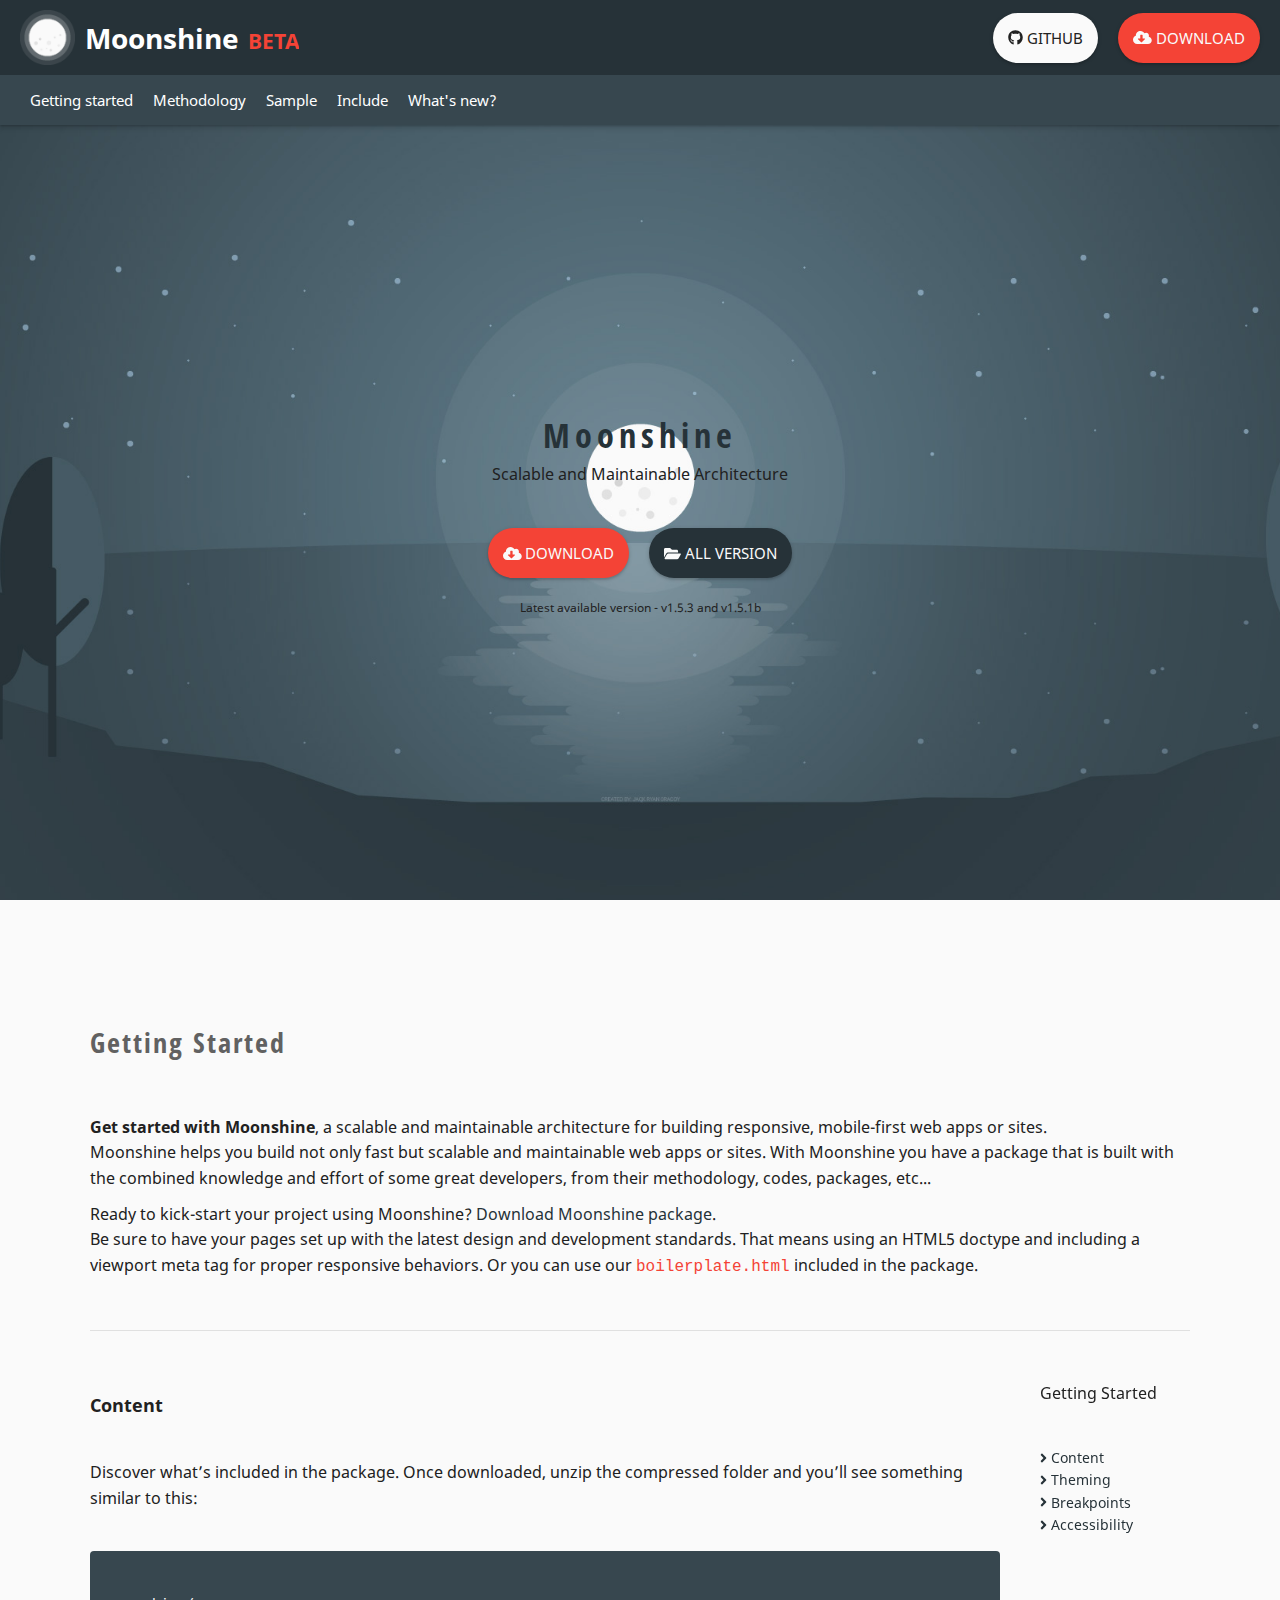
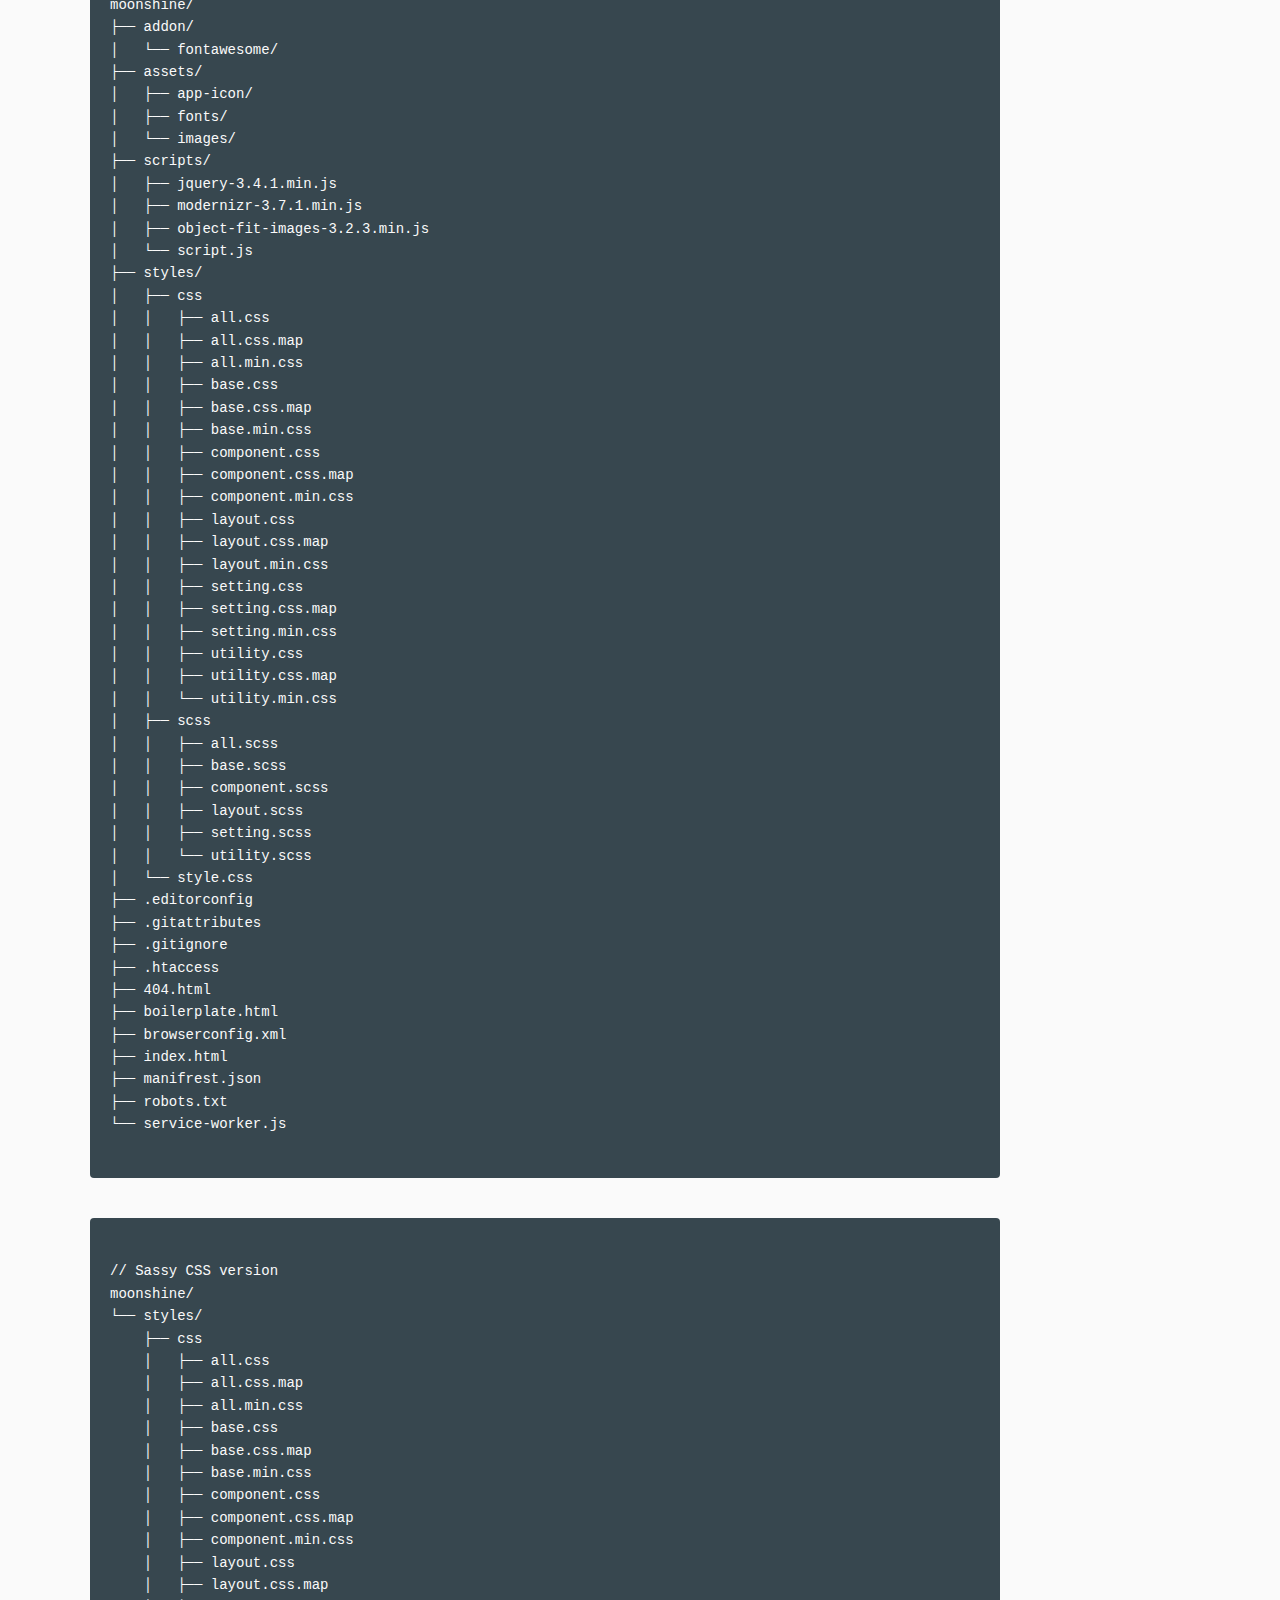
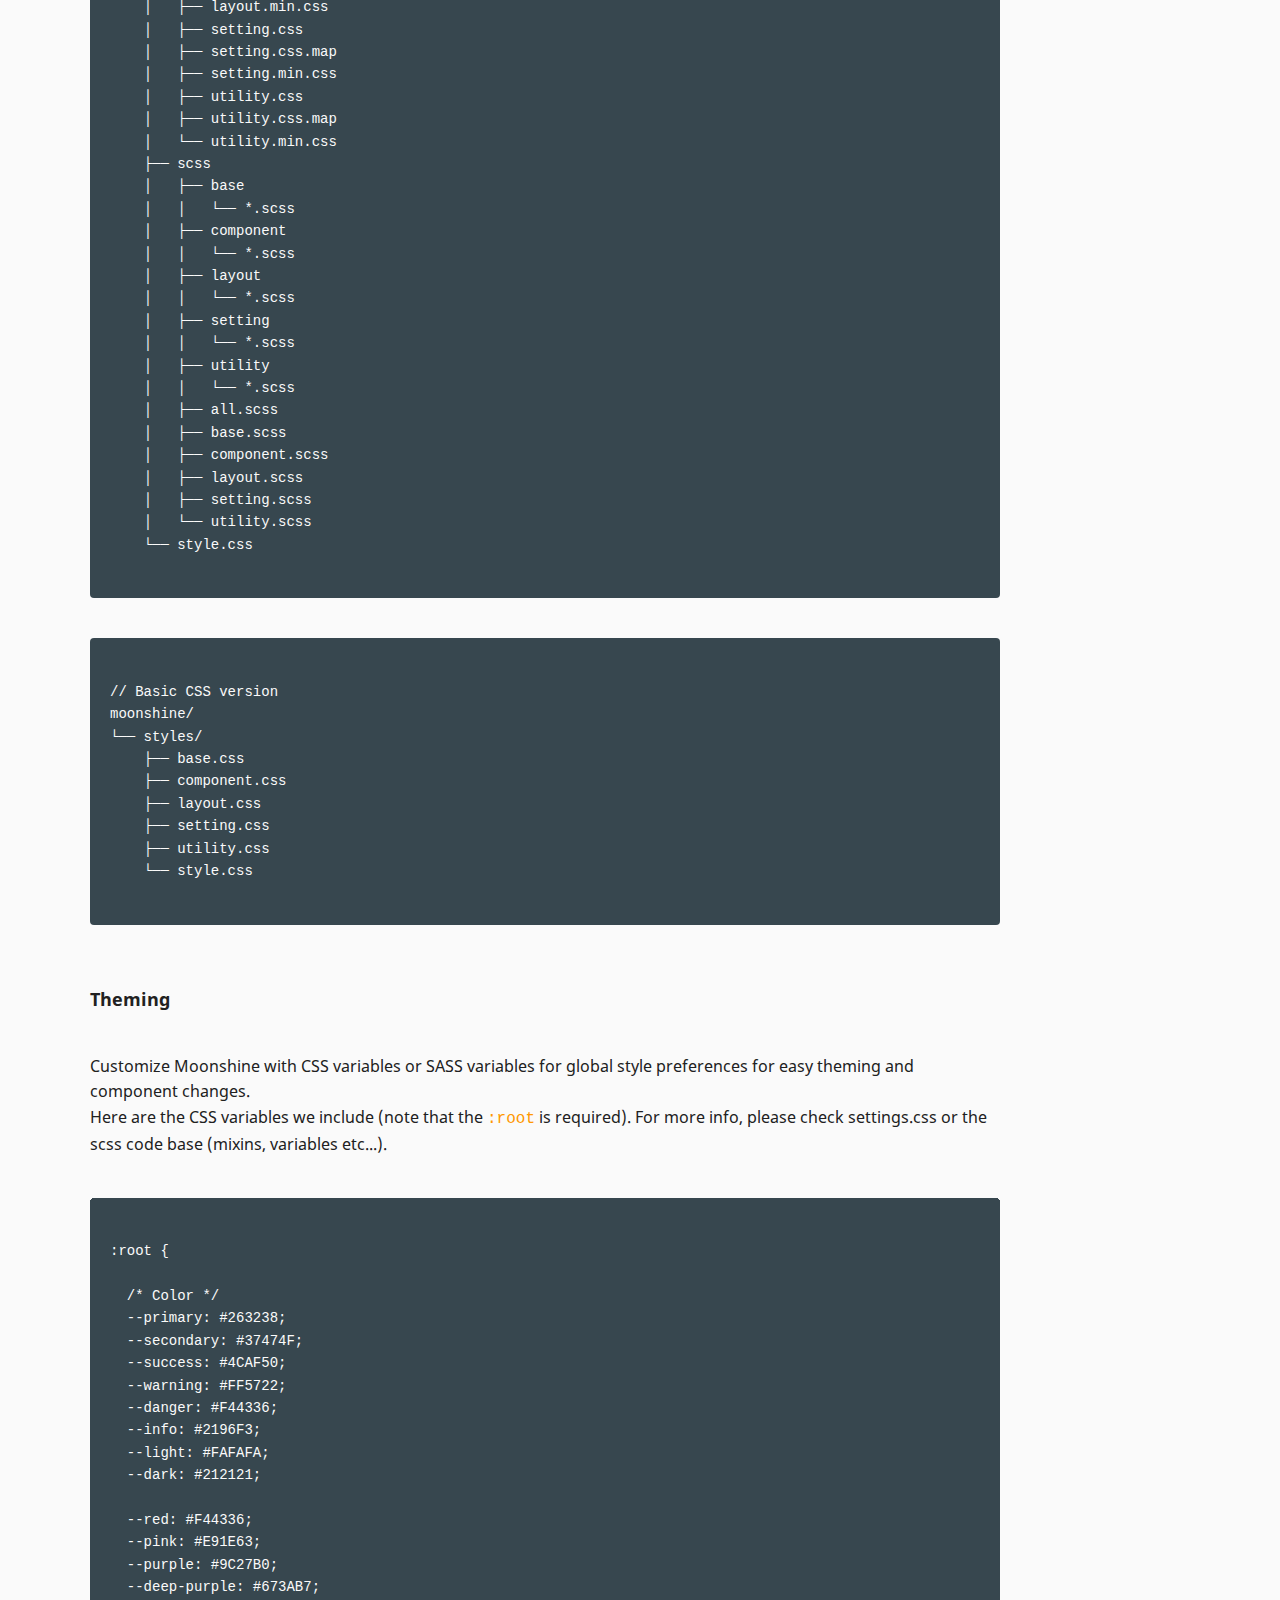
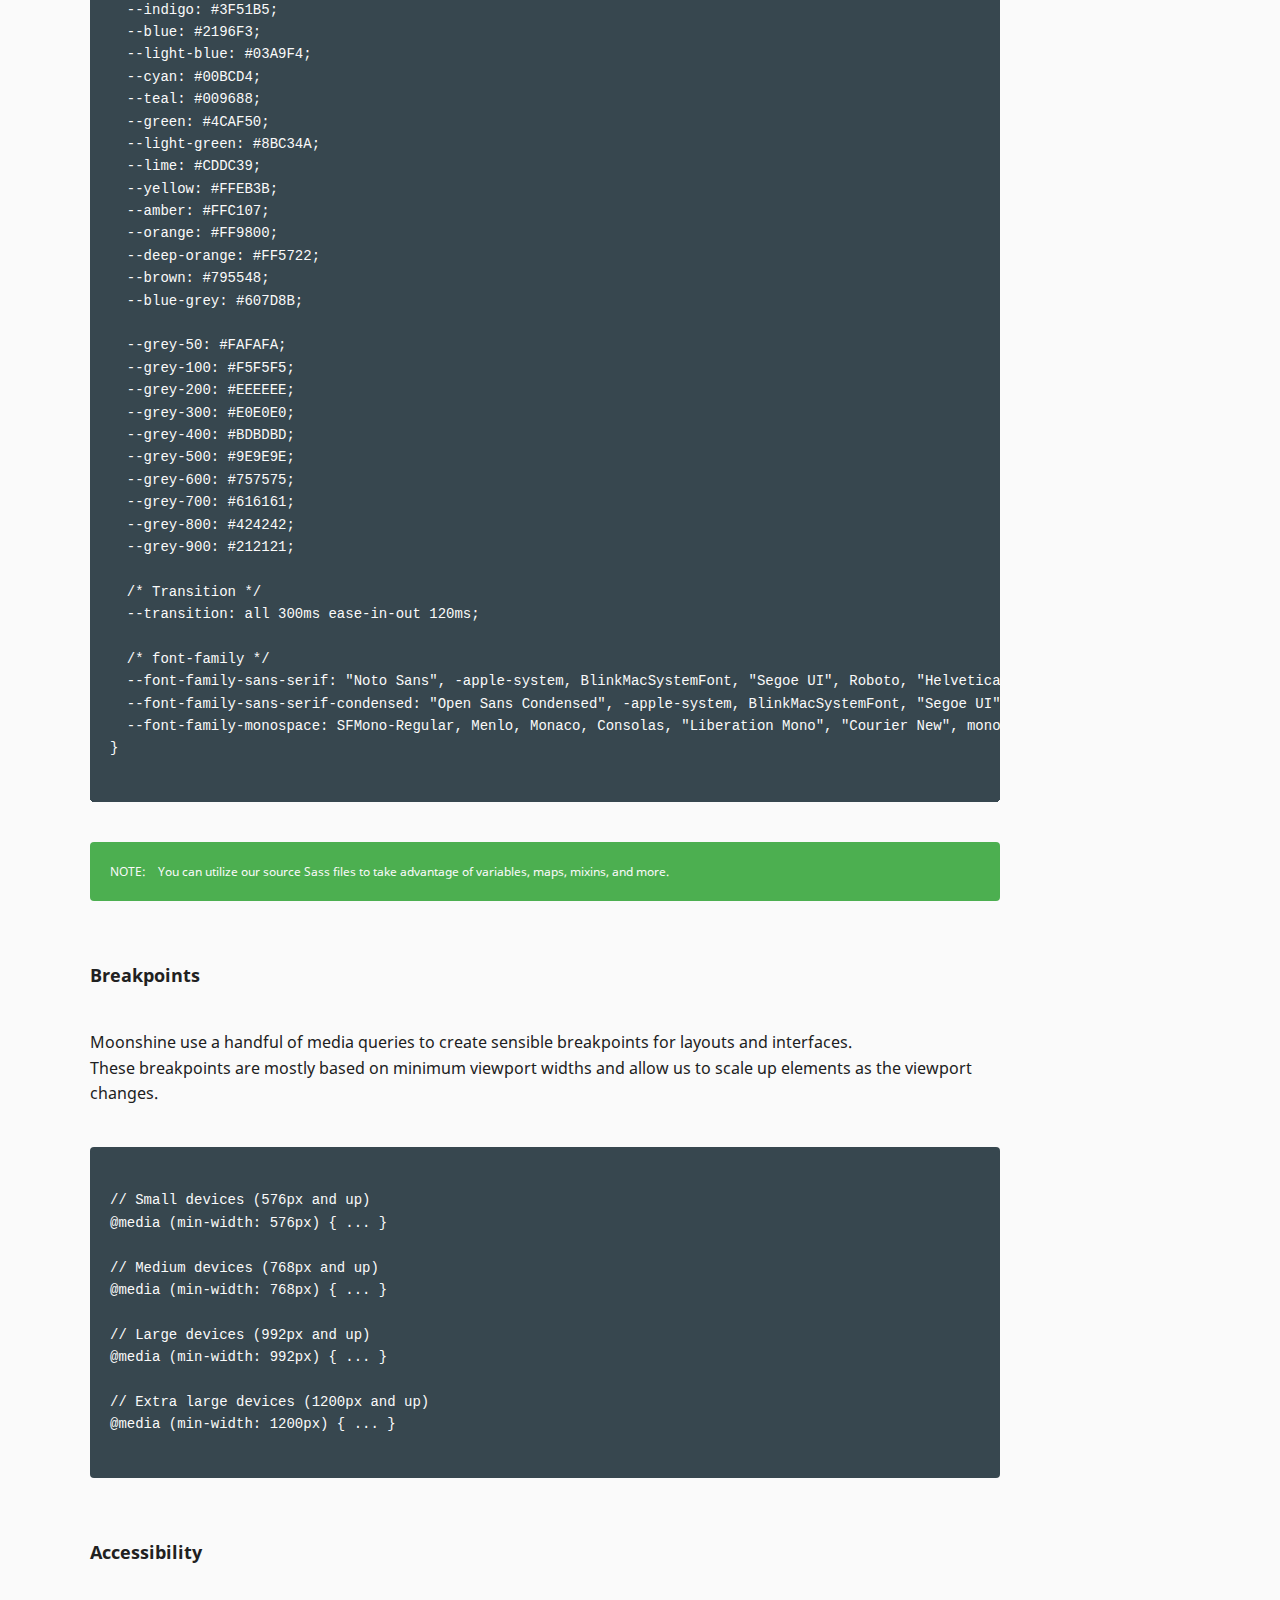
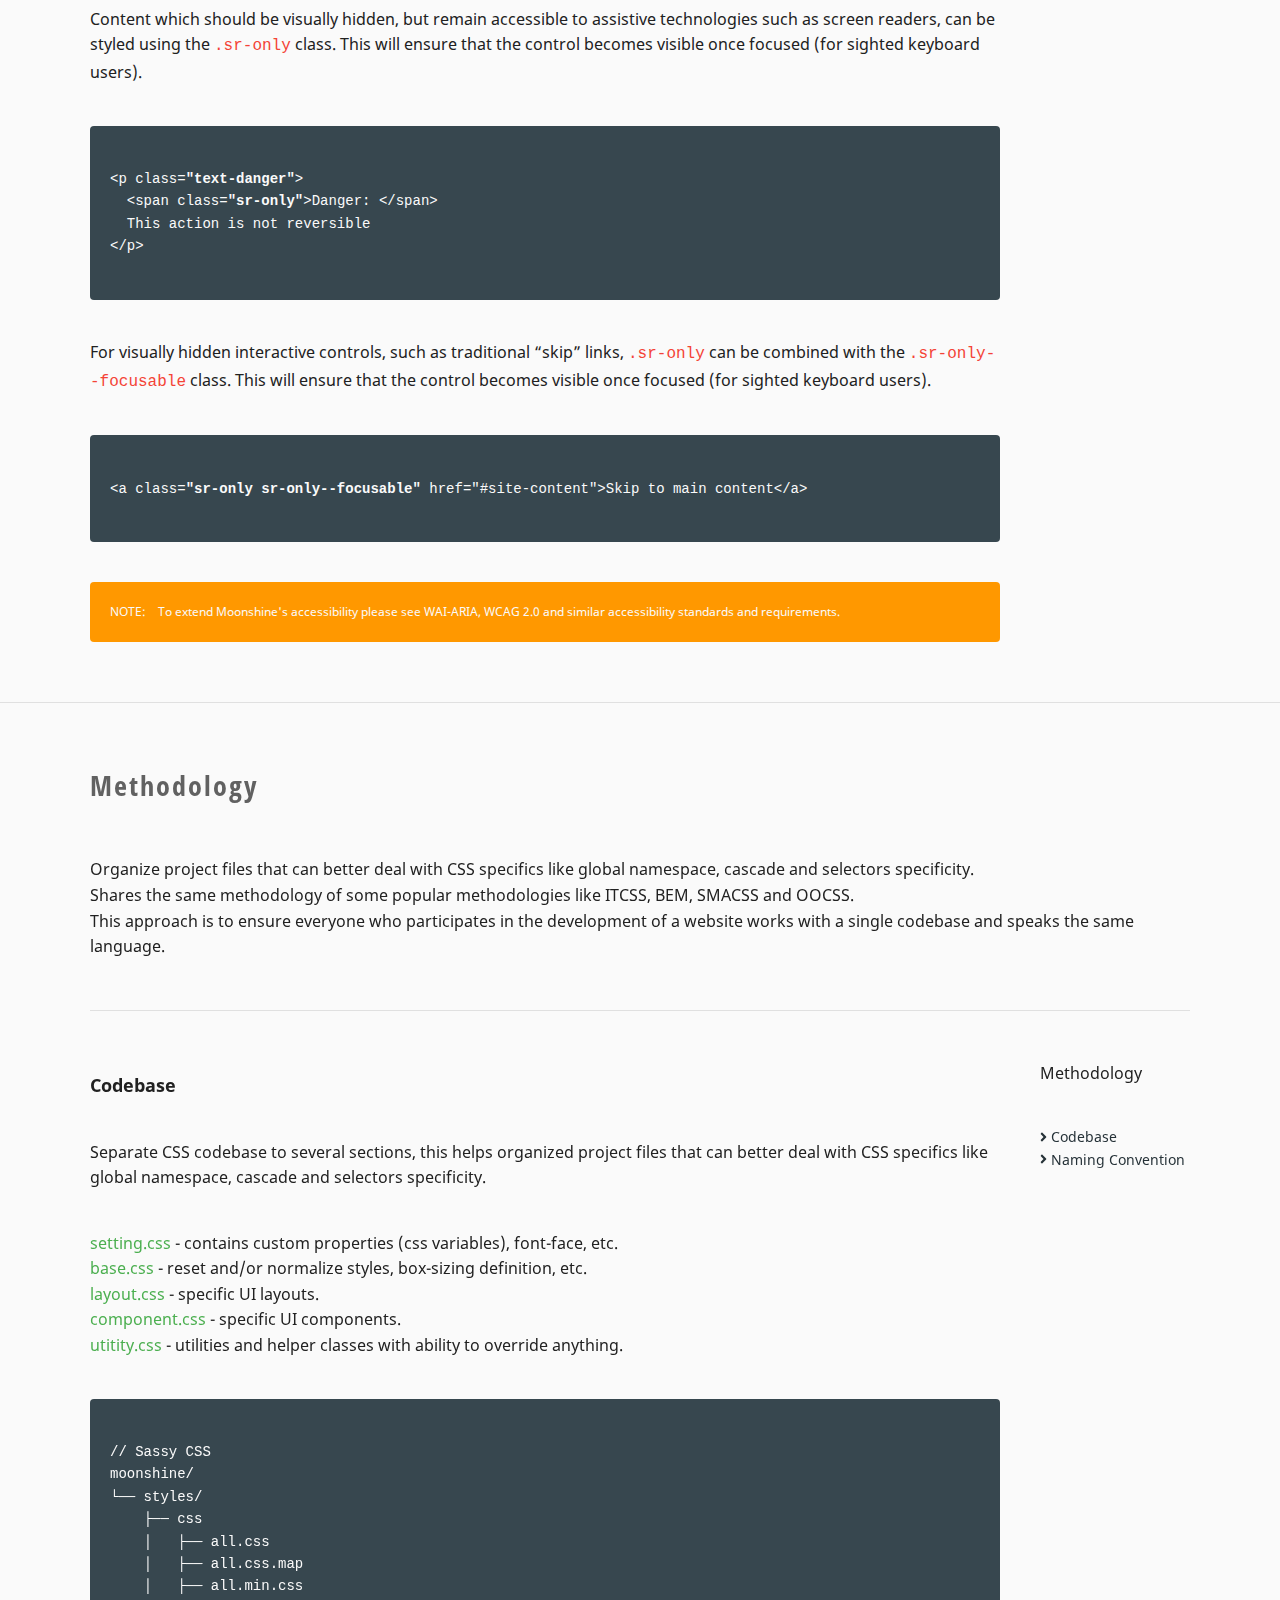
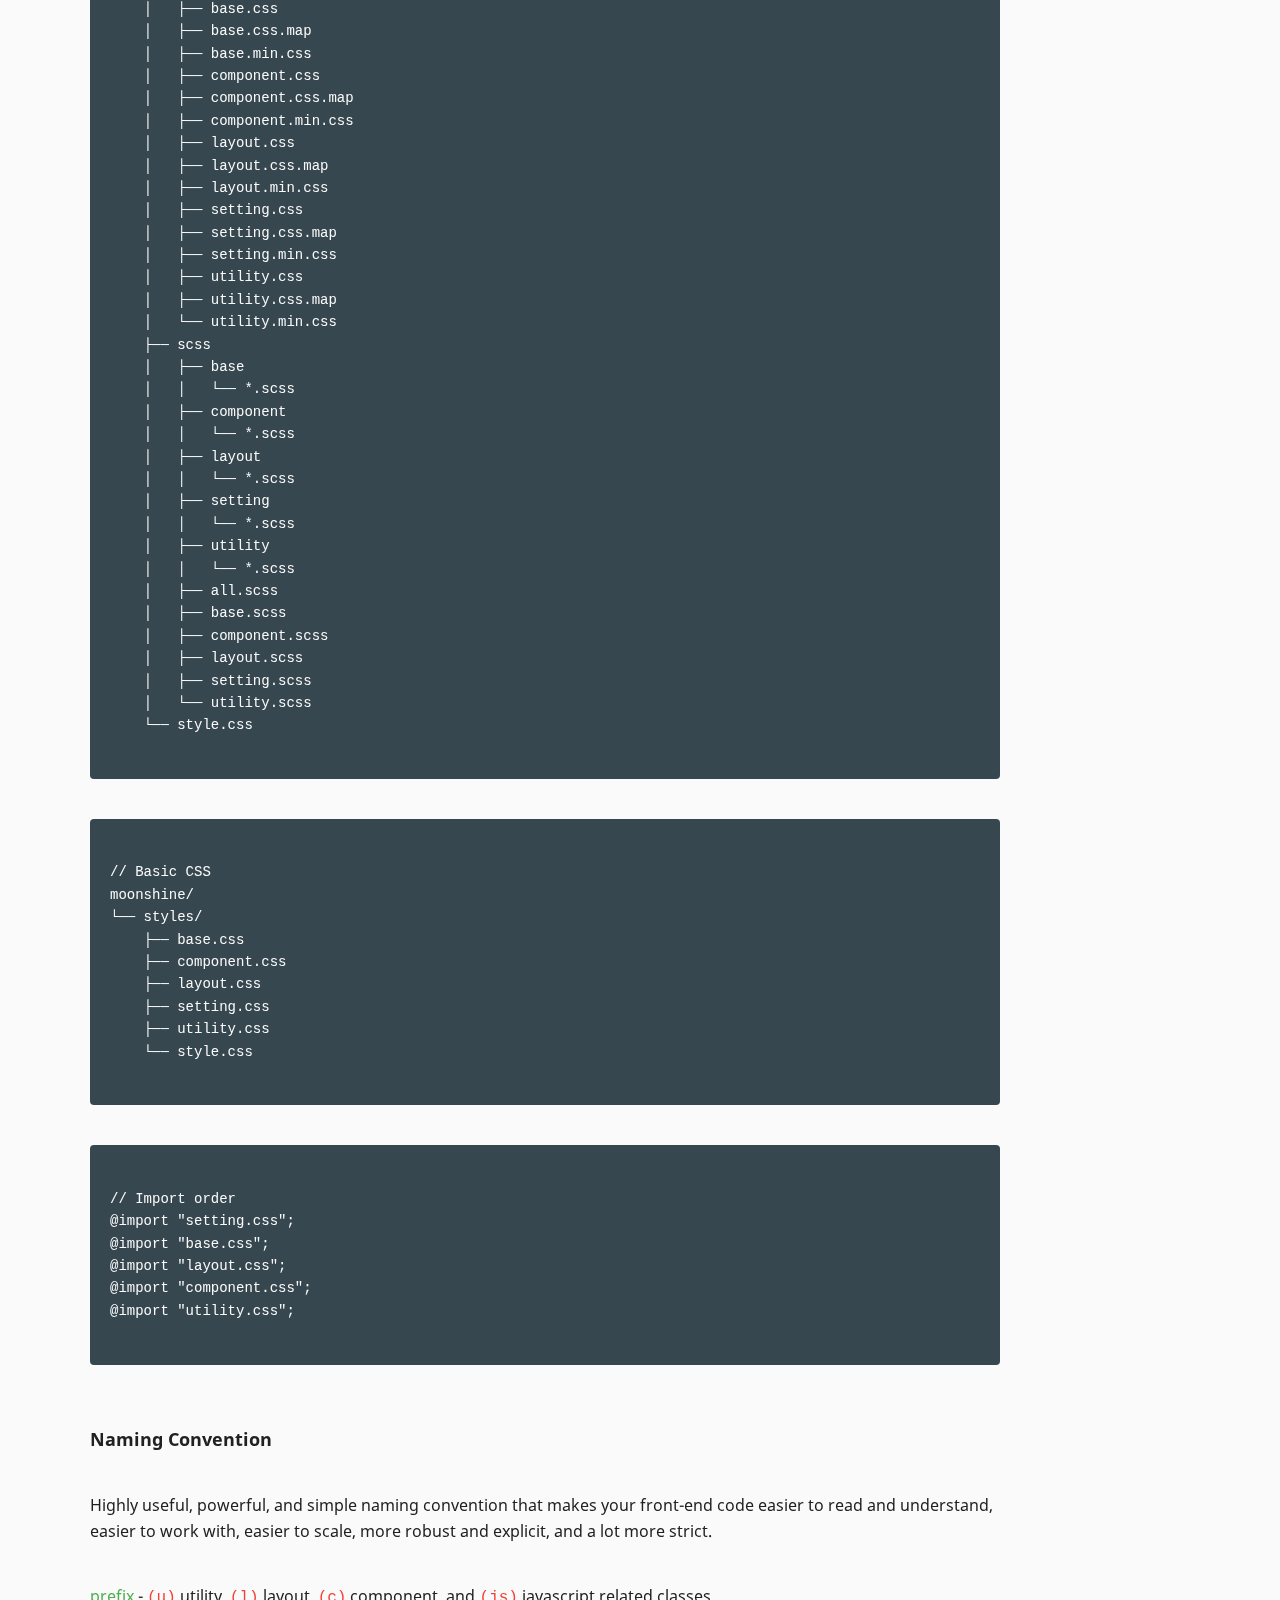
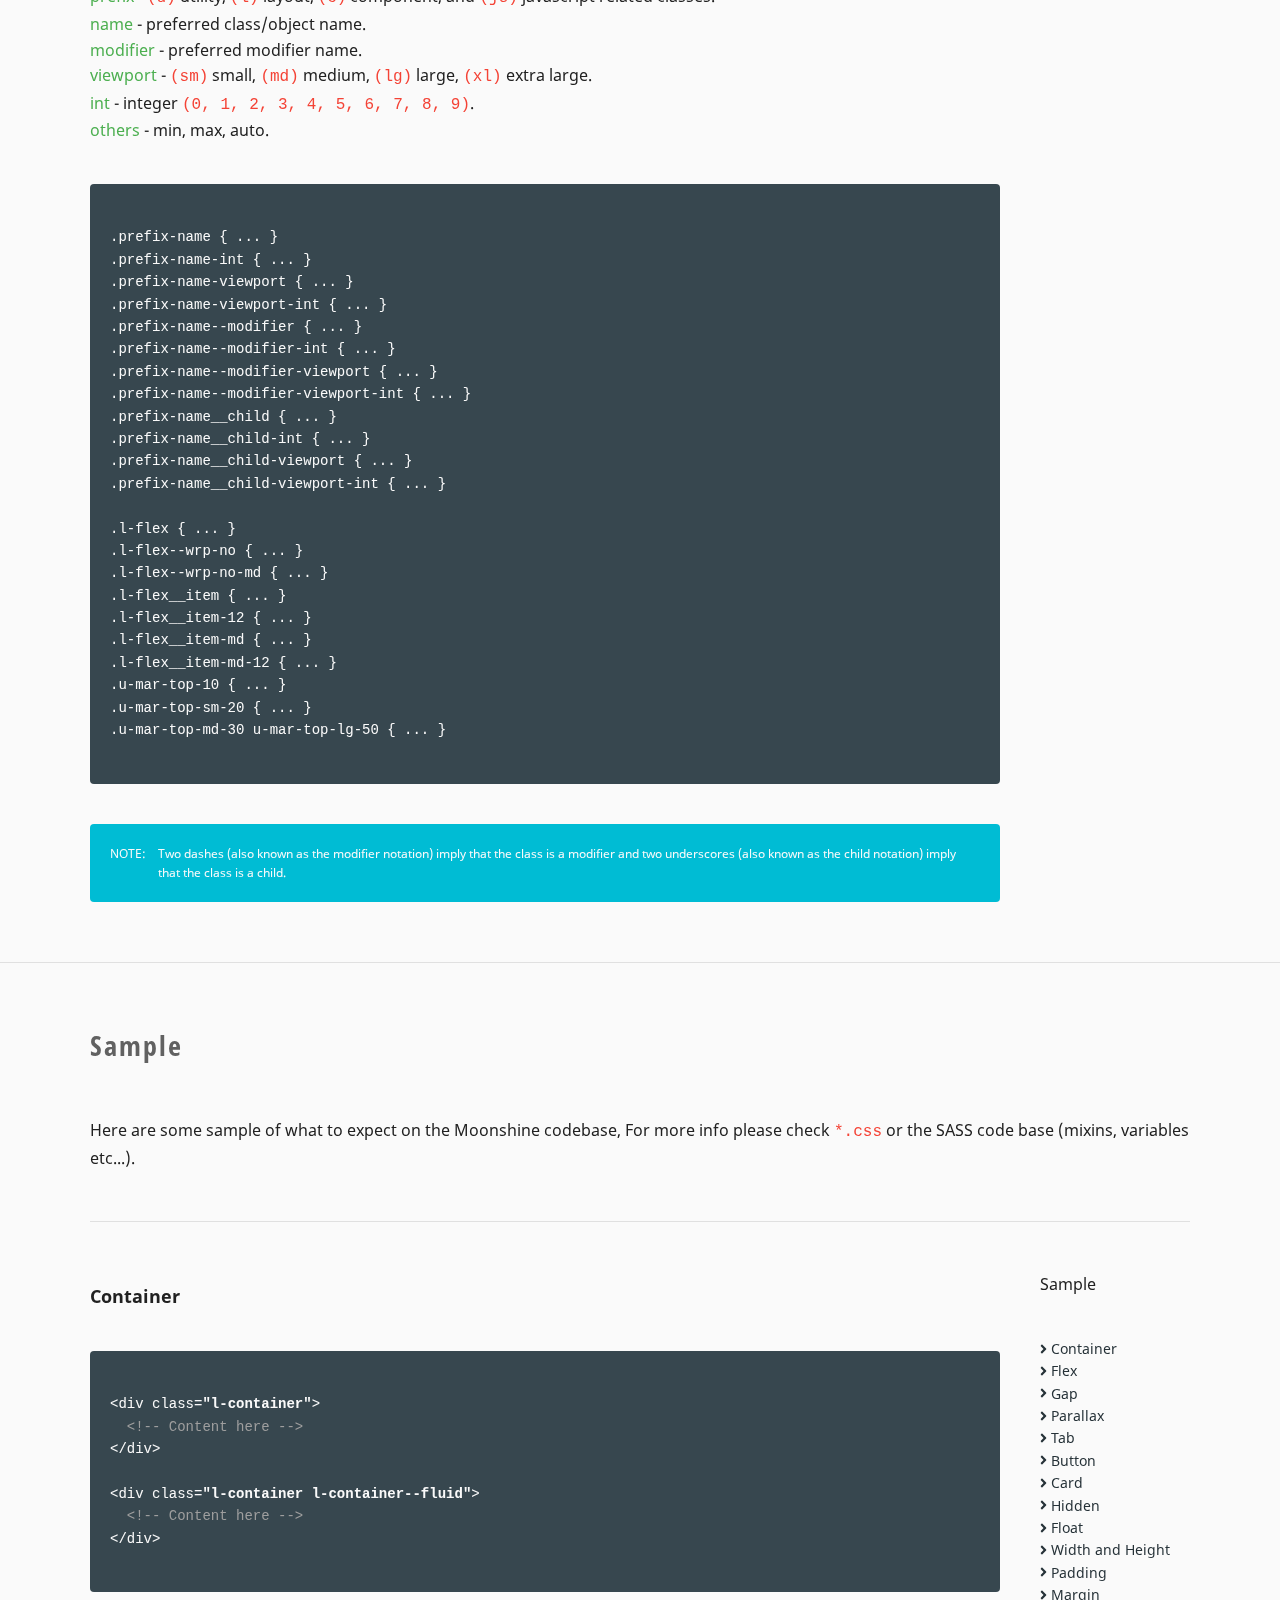
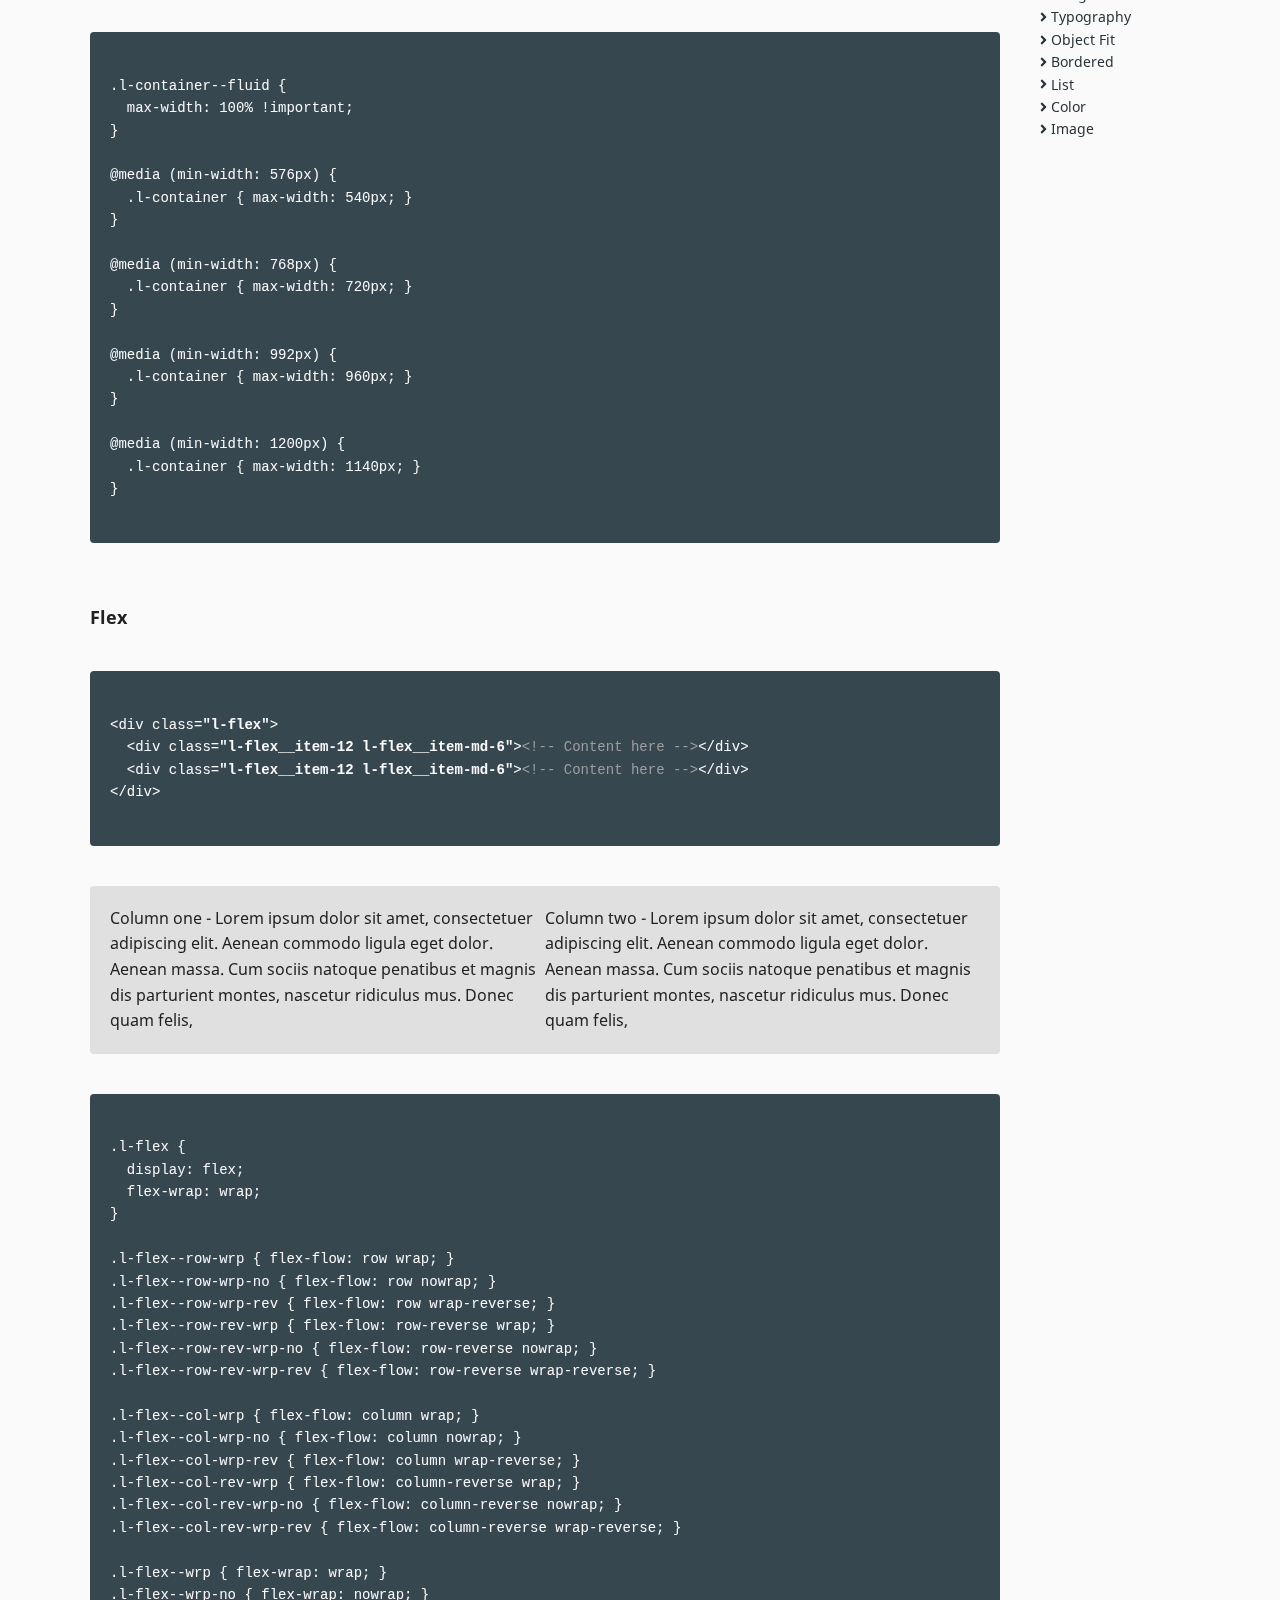
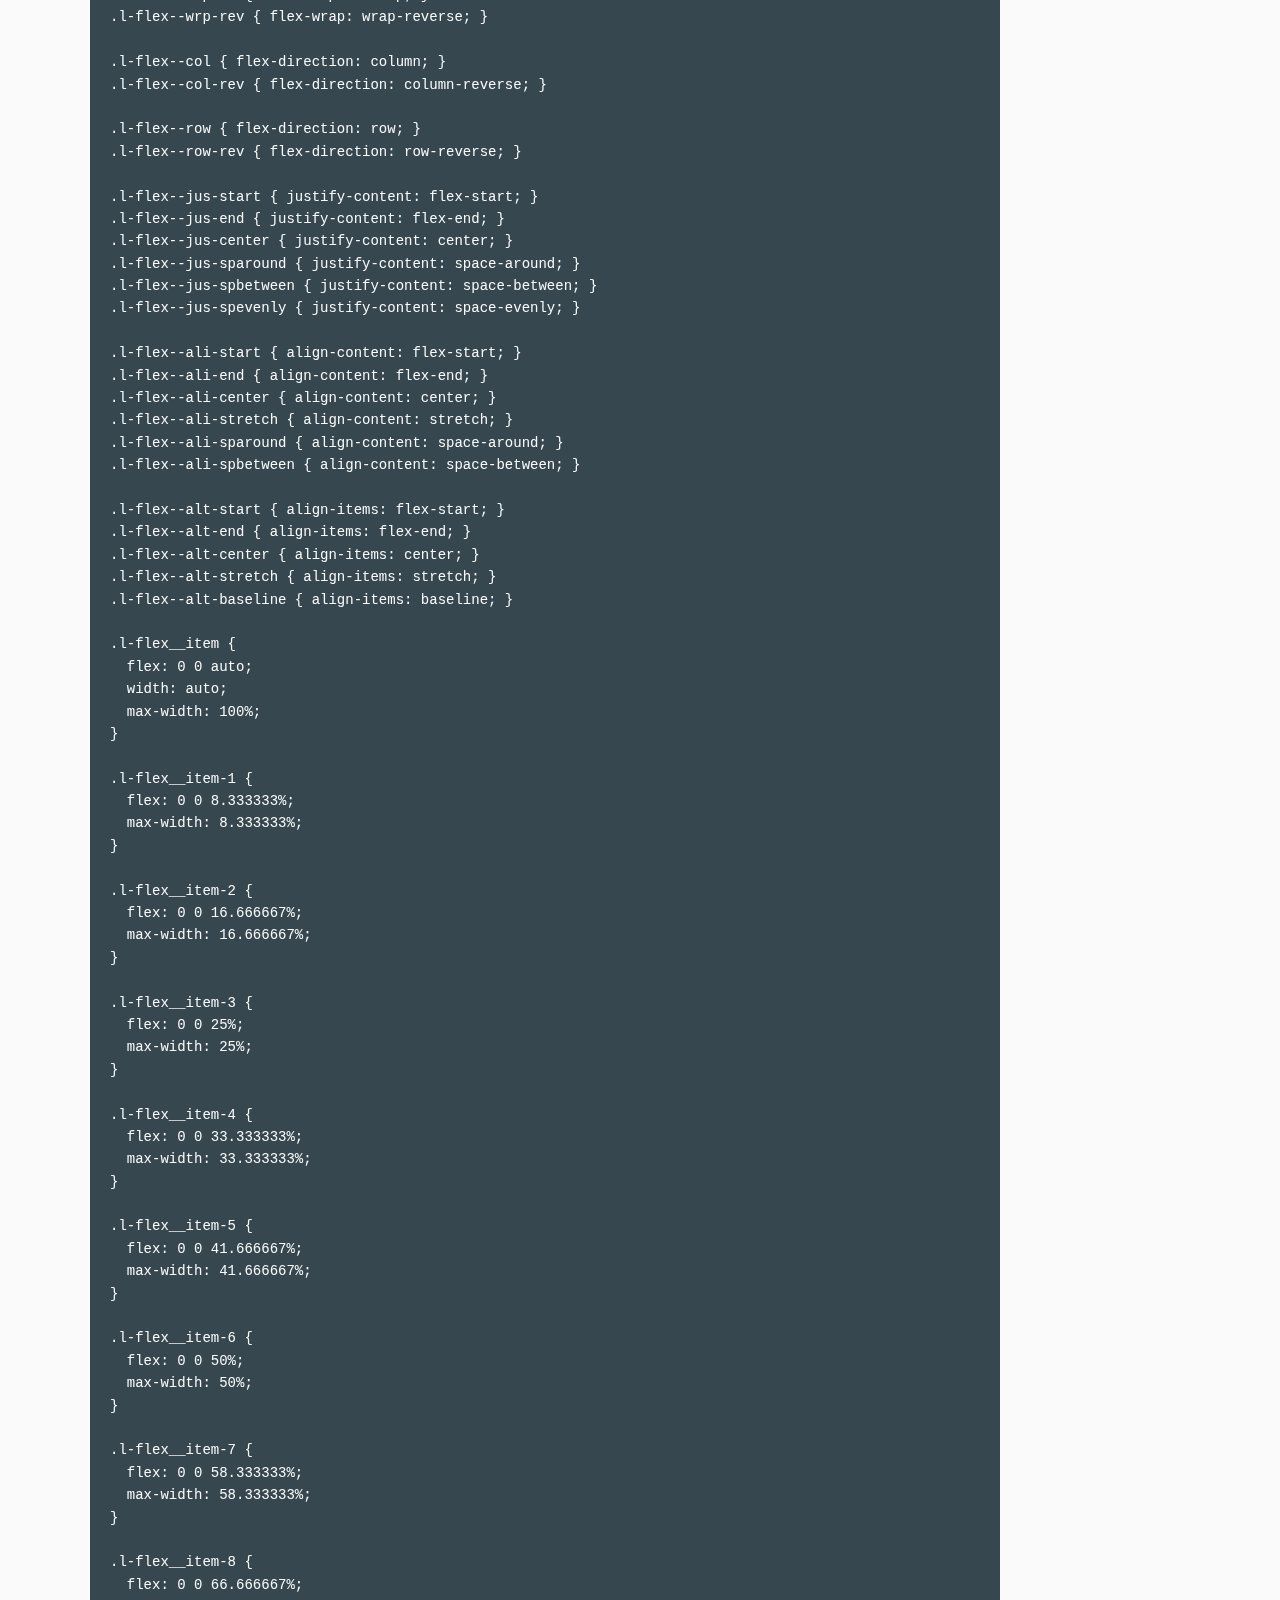
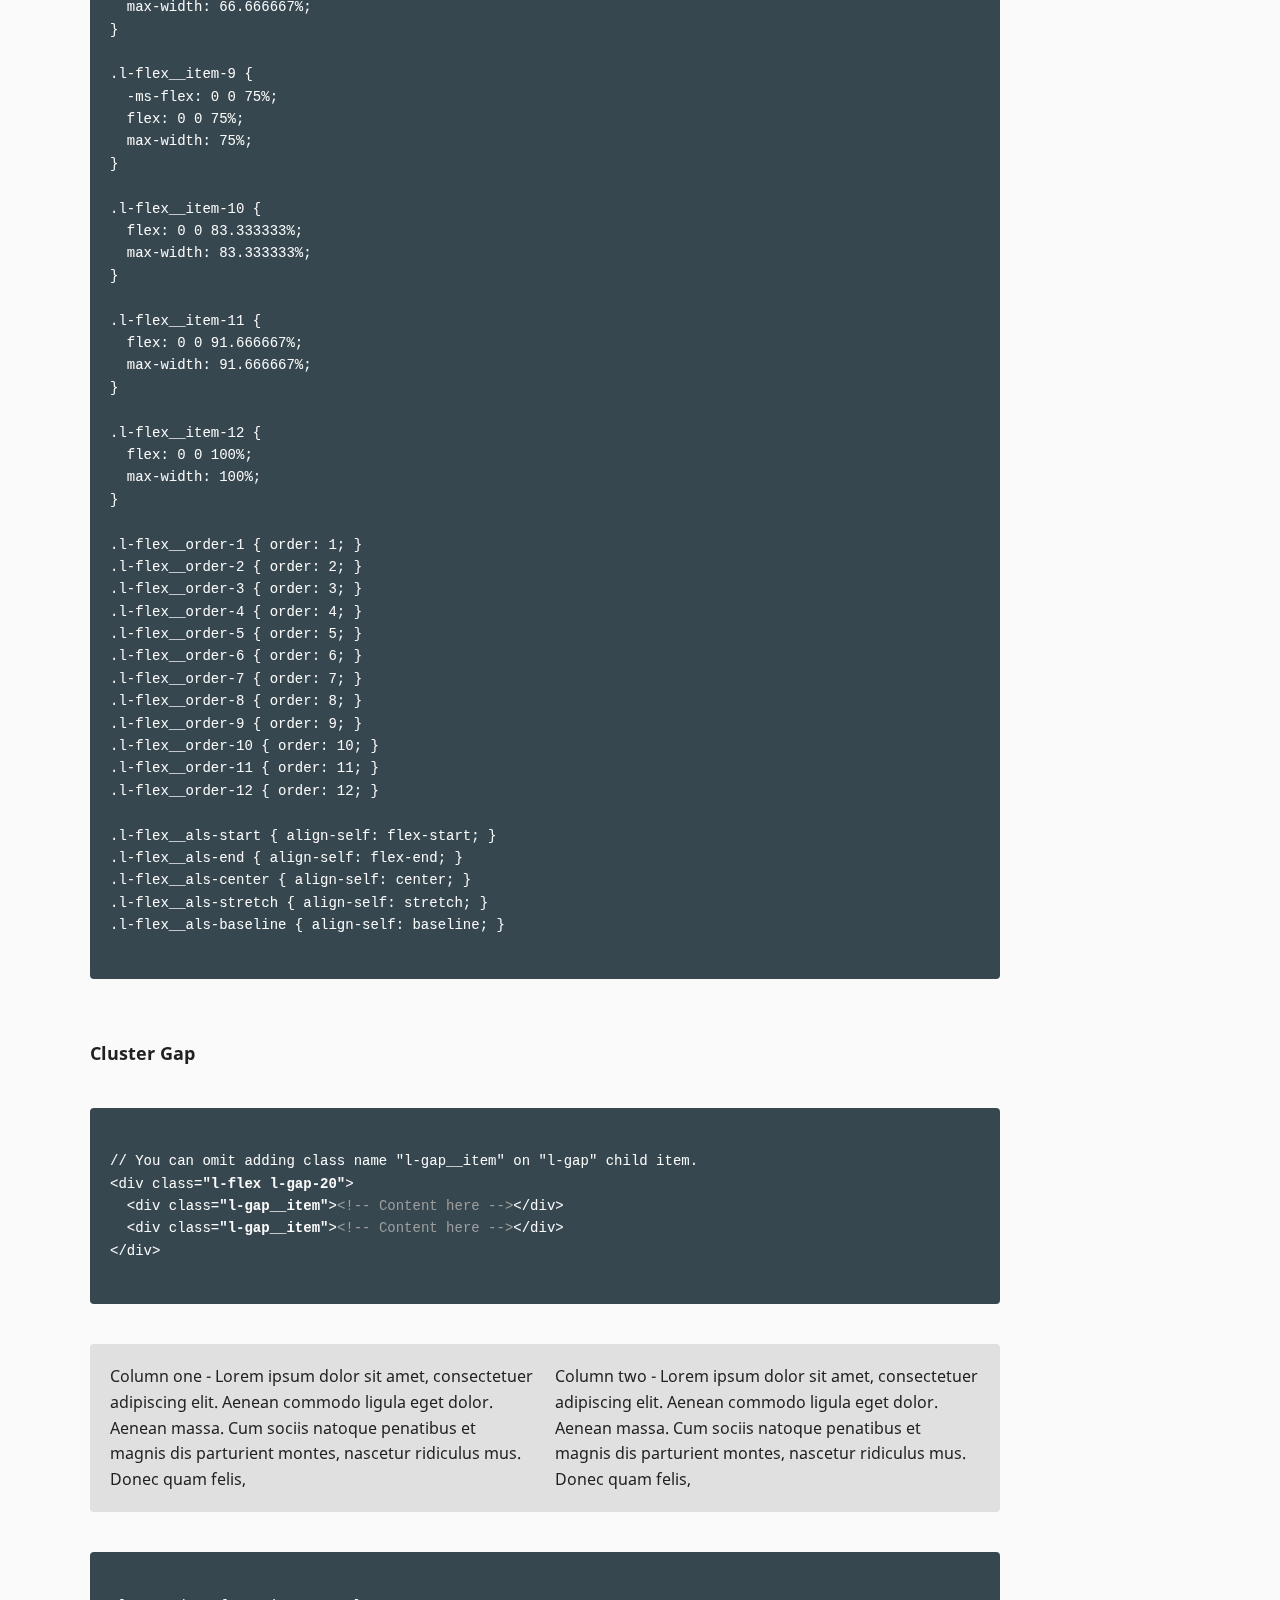
==== commit 7e7d40e6: "Fix: Font documentation fixed." ====
--- a/index.html
+++ b/index.html
@@ -4,16 +4,16 @@
     <meta http-equiv="X-UA-Compatible" content="IE=edge">
     <meta charset="utf-8">
 
-    <title>Moonshine | Scalable and Maintainable Architecture</title>
-
-    <meta name="keywords" content="Moonshine, Front-end, Template, Front-end Template, Scalable, Maintainable">
-    <meta name="description" content="This is a scalable and maintainable front-end web development template, created by Jack Ryan Oracoy">
+    <title>Moonshine - Scalable and Maintainable Architecture</title>
+
+    <meta name="keywords" content="Moonshine, Front-end, boilerplate, Front-end boilerplate, Scalable, Maintainable">
+    <meta name="description" content="Moonshine, a scalable and maintainable front-end web development boilerplate, created by Jack Ryan Oracoy">
 
     <meta property="og:site_name" content="Moonshine">
-    <meta property="og:title" content="Moonshine | Scalable and Maintainable Architecture">
+    <meta property="og:title" content="Moonshine - Scalable and Maintainable Architecture">
     <meta property="og:image" content="A string of Unicode characters forming a valid URL having the http or https scheme.">
     <meta property="og:type" content="website">
-    <meta property="og:description" content="This is a scalable and maintainable front-end web development template, created by Jack Ryan Oracoy">
+    <meta property="og:description" content="Moonshine, a scalable and maintainable front-end web development boilerplate, created by Jack Ryan Oracoy">
 
     <meta name="viewport" content="width=device-width, initial-scale=1">
 
@@ -56,11 +56,14 @@
       <div class="l-site-header__content u-background-primary l-flex l-flex--jus-spbetween l-flex--alt-center">
 
         <div class="l-site-header__branding">
-          <a class="c-site-branding" href="index.html"><h1 class="c-site-branding__title">SITE TITLE</h1></a>
+          <a class="c-site-branding" href="index.html">
+          <img class="c-site-branding__logo" src="assets/images/moonshine.png" alt="Moonshine">
+          <h1 class="c-site-branding__title">Moonshine&emsp13;<small class="u-color-danger">BETA</small></h1></a>
         </div><!-- End - branding -->
 
-        <div class="l-site-header__action">
-          <a class="c-button c-button--danger" href="#"><i class="fas fa-star"></i><span class="u-hidden-lg-max">&nbsp;CTA Button</span></a>
+        <div class="l-site-header__action l-flex l-flex--col l-flex--row-md l-flex--jus-center l-gap-20">
+          <div class="l-gap__item"><a class="c-button c-button--light" href="https://github.com/jackryanoracoy/moonshine"><i class="fab fa-github"></i><span class="u-hidden-lg-max">&nbsp;GitHub</span></a></div>
+          <div class="l-gap__item"><a class="c-button c-button--danger" href="https://github.com/jackryanoracoy/moonshine/releases"><i class="fas fa-cloud-download-alt"></i><span class="u-hidden-lg-max">&nbsp;Download</span></a></div>
         </div><!-- End - cta -->
 
         <div class="l-site-header__menu u-hidden-lg-min">
@@ -73,10 +76,11 @@
 
         <nav class="l-site-header__navigation">
           <ul class="c-site-nav">
-            <li class="c-site-nav__item c-site-nav__item--active"><a href="index.html">Home</a></li>
-            <li class="c-site-nav__item"><a href="#">Nav link one</a></li>
-            <li class="c-site-nav__item"><a href="#">Nav link two</a></li>
-            <li class="c-site-nav__item"><a href="#">Nav link three</a></li>
+            <li class="c-site-nav__item"><a href="#start">Getting started</a></li>
+            <li class="c-site-nav__item"><a href="#method">Methodology</a></li>
+            <li class="c-site-nav__item"><a href="#sample">Sample</a></li>
+            <li class="c-site-nav__item"><a href="#include">Include</a></li>
+            <li class="c-site-nav__item"><a href="#new">What's new?</a></li>
           </ul><!-- End - site-nav -->
         </nav><!-- End - navigation -->
 
@@ -87,81 +91,1768 @@
 
     <main class="l-site-main">
 
-      <div class="l-site-atf u-background-grey-200">
+      <div class="l-site-atf l-parallax u-background-grey-200">
 
         <div class="l-container l-flex l-flex--alt-center u-height-100">
           <div class="l-flex__item-12">
             <section class="l-section l-section--padding-narrow">
 
-              <h2 class="c-heading-above-the-fold u-mar-bottom-20">ABOVE THE FOLD (ATF)</h2>
-              <a class="c-button" href="#">ATF Button&nbsp;<i class="fas fa-chevron-right"></i></a>
+              <h2 class="c-heading-above-the-fold u-text-center">Moonshine</h2>
+              <p class="u-text-center u-mar-bottom-20 u-mar-bottom-lg-40">Scalable and Maintainable Architecture</p>
+              <div class="l-flex l-flex--jus-center l-gap-20 u-mar-bottom-10">
+                <div class="l-gap__item"><a class="c-button c-button--danger" href="https://github.com/jackryanoracoy/moonshine/archive/1.5.3.zip"><i class="fas fa-cloud-download-alt"></i>&nbsp;Download</a></div>
+                <div class="l-gap__item"><a class="c-button" href="https://github.com/jackryanoracoy/moonshine/releases"><i class="fas fa-folder-open"></i><span class="u-hidden-lg-max">&nbsp;All Version</span></a></div>
+              </div>
+              <p class="u-text-center u-font-small">Latest available version - v1.5.3 and v1.5.1b</p>
 
             </section><!-- End - section -->
           </div><!-- End - flex content -->
         </div><!-- End - container -->
 
-      </div><!-- End - site-atf -->
+        <picture>
+          <source media="(min-width: 992px)" srcset="assets/images/image-above-the-fold@2x.jpg 2x, assets/images/image-above-the-fold.jpg">
+          <source media="(max-width: 991px)" srcset="assets/images/image-above-the-fold_m@2x.jpg 2x, assets/images/image-above-the-fold_m.jpg">
+          <img class="l-parallax__image" data-speed="-1" src="assets/images/image-above-the-fold.jpg" alt="Parallax Image">
+        </picture><!-- End - parallax image -->
+
+      </div><!-- End - site-atf, parallax -->
 
       <article class="l-site-content">
 
         <!-- This heading is for screen reader -->
-        <h6 class="sr-only">Moonshine (Title For Screen Readers)</h6>
-
-        <div class="l-container">
-          <section class="l-section">
-
-            <h2 class="c-heading-section u-mar-bottom-20 u-mar-bottom-lg-50">This is a section</h2>
-
-            <p>Lorem ipsum dolor sit amet, consectetuer adipiscing elit. Aenean commodo ligula eget dolor.
-            Aenean massa. Cum sociis natoque penatibus et magnis dis parturient montes, nascetur ridiculus mus.
-            Donec quam felis, ultricies nec, pellentesque eu, pretium quis, sem. Nulla consequat massa quis enim.
-            Donec pede justo, fringilla vel, aliquet nec, vulputate eget, arcu.
-            In enim justo, rhoncus ut, imperdiet a, venenatis vitae, justo. Nullam dictum felis eu pede mollis pretium.
-            Integer tincidunt. Cras dapibus. Vivamus elementum semper nisi. Aenean vulputate eleifend tellus.
-            Aenean leo ligula, porttitor eu, consequat vitae, eleifend ac, enim.
-            Aliquam lorem ante, dapibus in, viverra quis, feugiat a, tellus. Phasellus viverra nulla ut metus varius laoreet.
-            Quisque rutrum. Aenean imperdiet. Etiam ultricies nisi vel augue. Curabitur ullamcorper ultricies nisi. Nam eget dui. Etiam rhoncus.
-            Maecenas tempus, tellus eget condimentum rhoncus, sem quam semper libero, sit amet adipiscing sem neque sed ipsum.
-            Nam quam nunc, blandit vel, luctus pulvinar, hendrerit id, lorem. Maecenas nec odio et ante tincidunt tempus.
-            Donec vitae sapien ut libero venenatis faucibus. Nullam quis ante. Etiam sit amet orci eget eros faucibus tincidunt.
-            Duis leo. Sed fringilla mauris sit amet nibh. Donec sodales sagittis magna.
-            Sed consequat, leo eget bibendum sodales, augue velit cursus nunc, quis gravida magna mi a libero.
-            Fusce vulputate eleifend sapien. Vestibulum purus quam, scelerisque ut, mollis sed, nonummy id, metus.
-            Nullam accumsan lorem in dui. Cras ultricies mi eu turpis hendrerit fringilla.
-            Vestibulum ante ipsum primis in faucibus orci luctus et ultrices posuere cubilia Curae; In ac dui quis mi consectetuer lacinia.
-            Nam pretium turpis et arcu. Duis arcu tortor, suscipit eget, imperdiet nec, imperdiet iaculis, ipsum. Sed aliquam ultrices mauris.
-            Integer ante arcu, accumsan a, consectetuer eget, posuere ut, mauris. Praesent adipiscing. Phasellus ullamcorper ipsum rutrum nunc.
-            Nunc nonummy metus. Vestibulum volutpat pretium libero. Cras id dui. Aenean ut</p>
-
-            <article class="l-article">
-
-              <h3 class="c-heading-article u-mar-bottom-20 u-mar-bottom-lg-50">This is an article</h3>
-
-              <p>Lorem ipsum dolor sit amet, consectetuer adipiscing elit. Aenean commodo ligula eget dolor.
-              Aenean massa. Cum sociis natoque penatibus et magnis dis parturient montes, nascetur ridiculus mus.
-              Donec quam felis, ultricies nec, pellentesque eu, pretium quis, sem. Nulla consequat massa quis enim.
-              Donec pede justo, fringilla vel, aliquet nec, vulputate eget, arcu.
-              In enim justo, rhoncus ut, imperdiet a, venenatis vitae, justo. Nullam dictum felis eu pede mollis pretium.
-              Integer tincidunt. Cras dapibus. Vivamus elementum semper nisi. Aenean vulputate eleifend tellus.
-              Aenean leo ligula, porttitor eu, consequat vitae, eleifend ac, enim.
-              Aliquam lorem ante, dapibus in, viverra quis, feugiat a, tellus. Phasellus viverra nulla ut metus varius laoreet.
-              Quisque rutrum. Aenean imperdiet. Etiam ultricies nisi vel augue. Curabitur ullamcorper ultricies nisi. Nam eget dui. Etiam rhoncus.
-              Maecenas tempus, tellus eget condimentum rhoncus, sem quam semper libero, sit amet adipiscing sem neque sed ipsum.
-              Nam quam nunc, blandit vel, luctus pulvinar, hendrerit id, lorem. Maecenas nec odio et ante tincidunt tempus.
-              Donec vitae sapien ut libero venenatis faucibus. Nullam quis ante. Etiam sit amet orci eget eros faucibus tincidunt.
-              Duis leo. Sed fringilla mauris sit amet nibh. Donec sodales sagittis magna.
-              Sed consequat, leo eget bibendum sodales, augue velit cursus nunc, quis gravida magna mi a libero.
-              Fusce vulputate eleifend sapien. Vestibulum purus quam, scelerisque ut, mollis sed, nonummy id, metus.
-              Nullam accumsan lorem in dui. Cras ultricies mi eu turpis hendrerit fringilla.
-              Vestibulum ante ipsum primis in faucibus orci luctus et ultrices posuere cubilia Curae; In ac dui quis mi consectetuer lacinia.
-              Nam pretium turpis et arcu. Duis arcu tortor, suscipit eget, imperdiet nec, imperdiet iaculis, ipsum. Sed aliquam ultrices mauris.
-              Integer ante arcu, accumsan a, consectetuer eget, posuere ut, mauris. Praesent adipiscing. Phasellus ullamcorper ipsum rutrum nunc.
-              Nunc nonummy metus. Vestibulum volutpat pretium libero. Cras id dui. Aenean ut <a href="#!">this is a link</a></p>
-
-            </article><!-- End - article -->
-
-          </section><!-- End - section -->
-        </div><!-- End - container -->
+        <h6 class="sr-only">Moonshine - Scalable and Maintainable Architecture</h6>
+
+        <div class="u-bordered u-bordered--bottom u-bordered--seq">
+          <div class="l-container">
+            <section id="start" class="l-section">
+
+              <h2 class="c-heading-section u-mar-bottom-20 u-mar-bottom-lg-50">Getting Started</h2>
+
+              <div class="u-bordered u-bordered--bottom u-pad-bottom-20 u-pad-bottom-md-50">
+                <p class="u-mar-bottom-10"><strong>Get started with Moonshine</strong>, a scalable and maintainable architecture for building responsive, mobile-first web apps or sites.
+                <br>Moonshine helps you build not only fast but scalable and maintainable web apps or sites. With Moonshine you have a package that is built with the combined knowledge and effort of some great developers, from their methodology, codes, packages, etc...</p>
+
+                <p>Ready to kick-start your project using Moonshine? <a href="https://github.com/jackryanoracoy/moonshine/releases">Download Moonshine package</a>.
+                <br>Be sure to have your pages set up with the latest design and development standards. That means using an HTML5 doctype and including a viewport meta tag for proper responsive behaviors. Or you can use our <code class="u-color-danger">boilerplate.html</code> included in the package.</p>
+              </div>
+
+              <div class="l-flex l-gap-20 l-gap-md-40">
+                <div class="l-flex__item-12 l-flex__item-md-9 l-flex__item-lg-10 l-gap__item">
+                  <article id="content" class="l-article">
+
+                    <h3 class="c-heading-article u-mar-bottom-20 u-mar-bottom-lg-40">Content</h3>
+
+                    <p class="u-mar-bottom-20 u-mar-bottom-lg-40">Discover what’s included in the package. Once downloaded, unzip the compressed folder and you’ll see something similar to this:</p>
+
+                    <div class="c-highlight u-mar-bottom-20 u-mar-bottom-lg-40">
+                      <pre><code>
+                      moonshine/
+                      ├── addon/
+                      │   └── fontawesome/
+                      ├── assets/
+                      │   ├── app-icon/
+                      │   ├── fonts/
+                      │   └── images/
+                      ├── scripts/
+                      │   ├── jquery-3.4.1.min.js
+                      │   ├── modernizr-3.7.1.min.js
+                      │   ├── object-fit-images-3.2.3.min.js
+                      │   └── script.js
+                      ├── styles/
+                      │   ├── css
+                      │   │   ├── all.css
+                      │   │   ├── all.css.map
+                      │   │   ├── all.min.css
+                      │   │   ├── base.css
+                      │   │   ├── base.css.map
+                      │   │   ├── base.min.css
+                      │   │   ├── component.css
+                      │   │   ├── component.css.map
+                      │   │   ├── component.min.css
+                      │   │   ├── layout.css
+                      │   │   ├── layout.css.map
+                      │   │   ├── layout.min.css
+                      │   │   ├── setting.css
+                      │   │   ├── setting.css.map
+                      │   │   ├── setting.min.css
+                      │   │   ├── utility.css
+                      │   │   ├── utility.css.map
+                      │   │   └── utility.min.css
+                      │   ├── scss
+                      │   │   ├── all.scss
+                      │   │   ├── base.scss
+                      │   │   ├── component.scss
+                      │   │   ├── layout.scss
+                      │   │   ├── setting.scss
+                      │   │   └── utility.scss
+                      │   └── style.css
+                      ├── .editorconfig
+                      ├── .gitattributes
+                      ├── .gitignore
+                      ├── .htaccess
+                      ├── 404.html
+                      ├── boilerplate.html
+                      ├── browserconfig.xml
+                      ├── index.html
+                      ├── manifrest.json
+                      ├── robots.txt
+                      └── service-worker.js
+                      <!-- Sample Codes -->
+                      </code></pre>
+                    </div>
+
+                    <div class="c-highlight u-mar-bottom-20 u-mar-bottom-lg-40">
+                      <pre><code>
+                      // Sassy CSS version
+                      moonshine/
+                      └── styles/
+                          ├── css
+                          │   ├── all.css
+                          │   ├── all.css.map
+                          │   ├── all.min.css
+                          │   ├── base.css
+                          │   ├── base.css.map
+                          │   ├── base.min.css
+                          │   ├── component.css
+                          │   ├── component.css.map
+                          │   ├── component.min.css
+                          │   ├── layout.css
+                          │   ├── layout.css.map
+                          │   ├── layout.min.css
+                          │   ├── setting.css
+                          │   ├── setting.css.map
+                          │   ├── setting.min.css
+                          │   ├── utility.css
+                          │   ├── utility.css.map
+                          │   └── utility.min.css
+                          ├── scss
+                          │   ├── base
+                          │   │   └── *.scss
+                          │   ├── component
+                          │   │   └── *.scss
+                          │   ├── layout
+                          │   │   └── *.scss
+                          │   ├── setting
+                          │   │   └── *.scss
+                          │   ├── utility
+                          │   │   └── *.scss
+                          │   ├── all.scss
+                          │   ├── base.scss
+                          │   ├── component.scss
+                          │   ├── layout.scss
+                          │   ├── setting.scss
+                          │   └── utility.scss
+                          └── style.css
+                      <!-- Sample Codes -->
+                      </code></pre>
+                    </div>
+
+                    <div class="c-highlight">
+                      <pre><code>
+                      // Basic CSS version
+                      moonshine/
+                      └── styles/
+                          ├── base.css
+                          ├── component.css
+                          ├── layout.css
+                          ├── setting.css
+                          ├── utility.css
+                          └── style.css
+                      <!-- Sample Codes -->
+                      </code></pre>
+                    </div>
+
+                  </article><!-- End - article -->
+
+                  <article id="theming" class="l-article">
+
+                    <h3 class="c-heading-article u-mar-bottom-20 u-mar-bottom-lg-40">Theming</h3>
+
+                    <p class="u-mar-bottom-20 u-mar-bottom-lg-40">Customize Moonshine with CSS variables or SASS variables for global style preferences for easy theming and component changes.
+                    <br>Here are the CSS variables we include (note that the <code class="u-color-warning">:root</code> is required). For more info, please check settings.css or the scss code base (mixins, variables etc...).</p>
+
+                    <div class="c-highlight u-mar-bottom-20 u-mar-bottom-lg-40">
+                      <pre><code>
+                      :root {
+
+                        /* Color */
+                        --primary: #263238;
+                        --secondary: #37474F;
+                        --success: #4CAF50;
+                        --warning: #FF5722;
+                        --danger: #F44336;
+                        --info: #2196F3;
+                        --light: #FAFAFA;
+                        --dark: #212121;
+
+                        --red: #F44336;
+                        --pink: #E91E63;
+                        --purple: #9C27B0;
+                        --deep-purple: #673AB7;
+                        --indigo: #3F51B5;
+                        --blue: #2196F3;
+                        --light-blue: #03A9F4;
+                        --cyan: #00BCD4;
+                        --teal: #009688;
+                        --green: #4CAF50;
+                        --light-green: #8BC34A;
+                        --lime: #CDDC39;
+                        --yellow: #FFEB3B;
+                        --amber: #FFC107;
+                        --orange: #FF9800;
+                        --deep-orange: #FF5722;
+                        --brown: #795548;
+                        --blue-grey: #607D8B;
+
+                        --grey-50: #FAFAFA;
+                        --grey-100: #F5F5F5;
+                        --grey-200: #EEEEEE;
+                        --grey-300: #E0E0E0;
+                        --grey-400: #BDBDBD;
+                        --grey-500: #9E9E9E;
+                        --grey-600: #757575;
+                        --grey-700: #616161;
+                        --grey-800: #424242;
+                        --grey-900: #212121;
+
+                        /* Transition */
+                        --transition: all 300ms ease-in-out 120ms;
+
+                        /* font-family */
+                        --font-family-sans-serif: "Noto Sans", -apple-system, BlinkMacSystemFont, "Segoe UI", Roboto, "Helvetica Neue", Arial, sans-serif, "Apple Color Emoji", "Segoe UI Emoji", "Segoe UI Symbol";
+                        --font-family-sans-serif-condensed: "Open Sans Condensed", -apple-system, BlinkMacSystemFont, "Segoe UI", Roboto, "Helvetica Neue", Arial, sans-serif, "Apple Color Emoji", "Segoe UI Emoji", "Segoe UI Symbol";
+                        --font-family-monospace: SFMono-Regular, Menlo, Monaco, Consolas, "Liberation Mono", "Courier New", monospace;
+                      }
+                      <!-- Sample Codes -->
+                      </code></pre>
+                    </div>
+
+                    <p class="l-flex l-flex--wrp-no u-font-small c-highlight c-highlight--success">
+                    <span>NOTE:&emsp;</span>
+                    <span>You can utilize our source Sass files to take advantage of variables, maps, mixins, and more.</span></p>
+
+                  </article><!-- End - article -->
+
+                  <article id="breakpoints" class="l-article">
+
+                    <h3 class="c-heading-article u-mar-bottom-20 u-mar-bottom-lg-40">Breakpoints</h3>
+
+                    <p class="u-mar-bottom-20 u-mar-bottom-lg-40">Moonshine use a handful of media queries to create sensible breakpoints for layouts and interfaces.
+                    <br>These breakpoints are mostly based on minimum viewport widths and allow us to scale up elements as the viewport changes.</p>
+
+                    <div class="c-highlight">
+                      <pre><code>
+                      // Small devices (576px and up)
+                      @media (min-width: 576px) { ... }
+
+                      // Medium devices (768px and up)
+                      @media (min-width: 768px) { ... }
+
+                      // Large devices (992px and up)
+                      @media (min-width: 992px) { ... }
+
+                      // Extra large devices (1200px and up)
+                      @media (min-width: 1200px) { ... }
+                      <!-- Sample Codes -->
+                      </code></pre>
+                    </div>
+
+                  </article><!-- End - article -->
+
+                  <article id="accessibility" class="l-article">
+
+                    <h3 class="c-heading-article u-mar-bottom-20 u-mar-bottom-lg-40">Accessibility</h3>
+
+                    <p class="u-mar-bottom-20 u-mar-bottom-lg-40">Content which should be visually hidden,
+                    but remain accessible to assistive technologies such as screen readers, can be styled using the <code class="u-color-danger">.sr-only</code> class.
+                    This will ensure that the control becomes visible once focused (for sighted keyboard users).</p>
+
+                    <div class="c-highlight u-mar-bottom-20 u-mar-bottom-lg-40">
+                      <pre><code>
+                      <span>&lt;p</span> <span>class=</span><span class="u-font-bold">"text-danger"</span><span>&gt;</span>
+                        <span>&lt;span</span> <span>class=</span><span class="u-font-bold">"sr-only"</span><span>&gt;</span>Danger: <span>&lt;/span&gt;</span>
+                        This action is not reversible
+                      <span>&lt;/p&gt;</span>
+                      <!-- Sample Codes -->
+                      </code></pre>
+                    </div>
+
+                    <p class="u-mar-bottom-20 u-mar-bottom-lg-40">For visually hidden interactive controls, such as traditional “skip” links,
+                    <code class="u-color-danger">.sr-only</code> can be combined with the <code class="u-color-danger">.sr-only--focusable</code> class.
+                    This will ensure that the control becomes visible once focused (for sighted keyboard users).</p>
+
+                    <div class="c-highlight u-mar-bottom-20 u-mar-bottom-lg-40">
+                      <pre><code>
+                      <span>&lt;a</span> <span>class=</span><span class="u-font-bold">"sr-only sr-only--focusable"</span> <span>href=</span><span>"#site-content"</span><span>&gt;</span>Skip to main content<span>&lt;/a&gt;</span>
+                      <!-- Sample Codes -->
+                      </code></pre>
+                    </div>
+
+                    <p class="l-flex l-flex--wrp-no u-font-small c-highlight c-highlight--warning">
+                    <span>NOTE:&emsp;</span>
+                    <span>To extend Moonshine's accessibility please see <a class="u-color-light" href="https://www.w3.org/WAI/standards-guidelines/aria/">WAI-ARIA</a>, <a class="u-color-light" href="https://www.w3.org/TR/WCAG20/">WCAG 2.0</a> and similar accessibility standards and requirements.</span></p>
+
+                  </article><!-- End - article -->
+                </div><!-- End - flex content -->
+
+                <div class="l-flex__item-12 l-flex__item-md-3 l-flex__item-lg-2 l-gap__item">
+                  <aside class="l-site-aside u-mar-top-md-30 u-mar-top-lg-50">
+                    <h4 class="u-font-normal u-mar-bottom-20 u-mar-bottom-lg-40">Getting Started</h4>
+                    <ul class="u-list u-list--none u-font-medium u-color-grey-600">
+                      <li><a href="#content"><i class="fas fa-angle-right"></i>&nbsp;Content</a></li>
+                      <li><a href="#theming"><i class="fas fa-angle-right"></i>&nbsp;Theming</a></li>
+                      <li><a href="#breakpoints"><i class="fas fa-angle-right"></i>&nbsp;Breakpoints</a></li>
+                      <li><a href="#accessibility"><i class="fas fa-angle-right"></i>&nbsp;Accessibility</a></li>
+                    </ul>
+                  </aside><!-- End - site-aside -->
+                </div><!-- End - flex content -->
+              </div><!-- End - flex -->
+
+            </section><!-- End - section -->
+          </div><!-- End - container -->
+        </div><!-- End - bordered -->
+
+        <div class="u-bordered u-bordered--bottom u-bordered--seq">
+          <div class="l-container">
+            <section id="method" class="l-section">
+
+              <h2 class="c-heading-section u-mar-bottom-20 u-mar-bottom-lg-50">Methodology</h2>
+
+              <div class="u-bordered u-bordered--bottom u-pad-bottom-20 u-pad-bottom-md-50">
+                <p>Organize project files that can better deal with CSS specifics like global namespace, cascade and selectors specificity.
+                <br>Shares the same methodology of some popular methodologies like ITCSS, BEM, SMACSS and OOCSS.
+                <br>This approach is to ensure everyone who participates in the development of a website works with a single codebase and speaks the same language.</p>
+              </div>
+
+              <div class="l-flex l-gap-20 l-gap-md-40">
+                <div class="l-flex__item-12 l-flex__item-md-9 l-flex__item-lg-10 l-gap__item">
+
+                  <article id="separated" class="l-article">
+
+                    <h3 class="c-heading-article u-mar-bottom-20 u-mar-bottom-lg-40">Codebase</h3>
+
+                    <p class="u-mar-bottom-20 u-mar-bottom-lg-40">Separate CSS codebase to several sections, this helps organized project files that can better deal with CSS specifics like global namespace, cascade and selectors specificity.</p>
+
+                    <p class="u-mar-bottom-20 u-mar-bottom-lg-40"><span class="u-color-success">setting.css</span> - contains custom properties (css variables), font-face, etc.
+                    <br><span class="u-color-success">base.css</span> - reset and/or normalize styles, box-sizing definition, etc.
+                    <br><span class="u-color-success">layout.css</span> - specific UI layouts.
+                    <br><span class="u-color-success">component.css</span> - specific UI components.
+                    <br><span class="u-color-success">utitity.css</span> - utilities and helper classes with ability to override anything.</p>
+
+                    <div class="c-highlight u-mar-bottom-20 u-mar-bottom-lg-40">
+                      <pre><code>
+                      // Sassy CSS
+                      moonshine/
+                      └── styles/
+                          ├── css
+                          │   ├── all.css
+                          │   ├── all.css.map
+                          │   ├── all.min.css
+                          │   ├── base.css
+                          │   ├── base.css.map
+                          │   ├── base.min.css
+                          │   ├── component.css
+                          │   ├── component.css.map
+                          │   ├── component.min.css
+                          │   ├── layout.css
+                          │   ├── layout.css.map
+                          │   ├── layout.min.css
+                          │   ├── setting.css
+                          │   ├── setting.css.map
+                          │   ├── setting.min.css
+                          │   ├── utility.css
+                          │   ├── utility.css.map
+                          │   └── utility.min.css
+                          ├── scss
+                          │   ├── base
+                          │   │   └── *.scss
+                          │   ├── component
+                          │   │   └── *.scss
+                          │   ├── layout
+                          │   │   └── *.scss
+                          │   ├── setting
+                          │   │   └── *.scss
+                          │   ├── utility
+                          │   │   └── *.scss
+                          │   ├── all.scss
+                          │   ├── base.scss
+                          │   ├── component.scss
+                          │   ├── layout.scss
+                          │   ├── setting.scss
+                          │   └── utility.scss
+                          └── style.css
+                      <!-- Sample Codes -->
+                      </code></pre>
+                    </div>
+
+                    <div class="c-highlight u-mar-bottom-20 u-mar-bottom-lg-40">
+                      <pre><code>
+                      // Basic CSS
+                      moonshine/
+                      └── styles/
+                          ├── base.css
+                          ├── component.css
+                          ├── layout.css
+                          ├── setting.css
+                          ├── utility.css
+                          └── style.css
+                      <!-- Sample Codes -->
+                      </code></pre>
+                    </div>
+
+                    <div class="c-highlight">
+                      <pre><code>
+                      // Import order
+                      @import "setting.css";
+                      @import "base.css";
+                      @import "layout.css";
+                      @import "component.css";
+                      @import "utility.css";
+                      <!-- Sample Codes -->
+                      </code></pre>
+                    </div>
+
+                  </article>
+
+                  <article id="naming" class="l-article">
+
+                    <h3 class="c-heading-article u-mar-bottom-20 u-mar-bottom-lg-40">Naming Convention</h3>
+
+                    <p class="u-mar-bottom-20 u-mar-bottom-lg-40">Highly useful, powerful, and simple naming convention that makes your front-end code easier to read and understand, easier to work with, easier to scale, more robust and explicit, and a lot more strict.</p>
+
+                    <p class="u-mar-bottom-20 u-mar-bottom-lg-40"><span class="u-color-success">prefix</span> - <code class="u-color-danger">(u)</code> utility, <code class="u-color-danger">(l)</code> layout, <code class="u-color-danger">(c)</code> component, and <code class="u-color-danger">(js)</code> javascript related classes.
+                    <br><span class="u-color-success">name</span> - preferred class/object name.
+                    <br><span class="u-color-success">modifier</span> - preferred modifier name.
+                    <br><span class="u-color-success">viewport</span> - <code class="u-color-danger">(sm)</code> small, <code class="u-color-danger">(md)</code> medium, <code class="u-color-danger">(lg)</code> large, <code class="u-color-danger">(xl)</code> extra large.
+                    <br><span class="u-color-success">int</span> - integer <code class="u-color-danger">(0, 1, 2, 3, 4, 5, 6, 7, 8, 9)</code>.
+                    <br><span class="u-color-success">others</span> - min, max, auto.</p>
+
+                    <div class="c-highlight u-mar-bottom-20 u-mar-bottom-lg-40">
+                      <pre><code>
+                      .prefix-name { ... }
+                      .prefix-name-int { ... }
+                      .prefix-name-viewport { ... }
+                      .prefix-name-viewport-int { ... }
+                      .prefix-name--modifier { ... }
+                      .prefix-name--modifier-int { ... }
+                      .prefix-name--modifier-viewport { ... }
+                      .prefix-name--modifier-viewport-int { ... }
+                      .prefix-name__child { ... }
+                      .prefix-name__child-int { ... }
+                      .prefix-name__child-viewport { ... }
+                      .prefix-name__child-viewport-int { ... }
+
+                      .l-flex { ... }
+                      .l-flex--wrp-no { ... }
+                      .l-flex--wrp-no-md { ... }
+                      .l-flex__item { ... }
+                      .l-flex__item-12 { ... }
+                      .l-flex__item-md { ... }
+                      .l-flex__item-md-12 { ... }
+                      .u-mar-top-10 { ... }
+                      .u-mar-top-sm-20 { ... }
+                      .u-mar-top-md-30 u-mar-top-lg-50 { ... }
+                      <!-- Sample Codes -->
+                      </code></pre>
+                    </div>
+
+                    <p class="l-flex l-flex--wrp-no u-font-small c-highlight c-highlight--info">
+                    <span>NOTE:&emsp;</span>
+                    <span>Two dashes (also known as the modifier notation) imply that the class is a modifier and
+                    two underscores (also known as the child notation) imply that the class is a child.</span></p>
+
+                  </article><!-- End - article -->
+                </div><!-- End - flex content -->
+
+                <div class="l-flex__item-12 l-flex__item-md-3 l-flex__item-lg-2 l-gap__item">
+                  <aside class="l-site-aside u-mar-top-md-30 u-mar-top-lg-50">
+                    <h4 class="u-font-normal u-mar-bottom-20 u-mar-bottom-lg-40">Methodology</h4>
+                    <ul class="u-list u-list--none u-font-medium u-color-grey-600">
+                      <li><a href="#separated"><i class="fas fa-angle-right"></i>&nbsp;Codebase</a></li>
+                      <li><a href="#naming"><i class="fas fa-angle-right"></i>&nbsp;Naming Convention</a></li>
+                    </ul>
+                  </aside><!-- End - site-aside -->
+                </div><!-- End - flex content -->
+              </div><!-- End - flex -->
+
+            </section><!-- End - section -->
+          </div><!-- End - container -->
+        </div><!-- End - bordered -->
+
+        <div class="u-bordered u-bordered--bottom u-bordered--seq">
+          <div class="l-container">
+            <section id="sample" class="l-section">
+
+              <h2 class="c-heading-section u-mar-bottom-20 u-mar-bottom-lg-50">Sample</h2>
+
+              <div class="u-bordered u-bordered--bottom u-pad-bottom-20 u-pad-bottom-md-50">
+                <p>Here are some sample of what to expect on the Moonshine codebase, For more info please check <code class="u-color-danger">*.css</code> or the SASS code base (mixins, variables etc...).</p>
+              </div>
+
+              <div class="l-flex l-gap-20 l-gap-md-40">
+                <div class="l-flex__item-12 l-flex__item-md-9 l-flex__item-lg-10 l-gap__item">
+
+                  <article id="container" class="l-article">
+
+                    <h3 class="c-heading-article u-mar-bottom-20 u-mar-bottom-lg-40">Container</h3>
+
+                    <div class="c-highlight u-mar-bottom-20 u-mar-bottom-lg-40">
+                      <pre><code>
+                      <span>&lt;div</span> <span>class=</span><span class="u-font-bold">"l-container"</span><span>&gt;</span>
+                        <span class="u-color-grey-500">&lt;!-- Content here --&gt;</span>
+                      <span>&lt;/div&gt;</span>
+
+                      <span>&lt;div</span> <span>class=</span><span class="u-font-bold">"l-container l-container--fluid"</span><span>&gt;</span>
+                        <span class="u-color-grey-500">&lt;!-- Content here --&gt;</span>
+                      <span>&lt;/div&gt;</span>
+                      <!-- Sample Codes -->
+                      </code></pre>
+                    </div>
+
+                    <div class="c-highlight">
+                      <pre><code>
+                      .l-container--fluid {
+                        max-width: 100% !important;
+                      }
+
+                      @media (min-width: 576px) {
+                        .l-container { max-width: 540px; }
+                      }
+
+                      @media (min-width: 768px) {
+                        .l-container { max-width: 720px; }
+                      }
+
+                      @media (min-width: 992px) {
+                        .l-container { max-width: 960px; }
+                      }
+
+                      @media (min-width: 1200px) {
+                        .l-container { max-width: 1140px; }
+                      }
+                      <!-- Sample Codes -->
+                      </code></pre>
+                    </div>
+
+                  </article><!-- End - article -->
+
+                  <article id="flex" class="l-article">
+
+                    <h3 class="c-heading-article u-mar-bottom-20 u-mar-bottom-lg-40">Flex</h3>
+
+                    <div class="c-highlight u-mar-bottom-20 u-mar-bottom-lg-40">
+                      <pre><code>
+                      <span>&lt;div</span> <span>class=</span><span class="u-font-bold">"l-flex"</span><span>&gt;</span>
+                        <span>&lt;div</span> <span>class=</span><span class="u-font-bold">"l-flex__item-12 l-flex__item-md-6"</span><span>&gt;</span><span class="u-color-grey-500">&lt;!-- Content here --&gt;</span><span>&lt;/div&gt;</span>
+                        <span>&lt;div</span> <span>class=</span><span class="u-font-bold">"l-flex__item-12 l-flex__item-md-6"</span><span>&gt;</span><span class="u-color-grey-500">&lt;!-- Content here --&gt;</span><span>&lt;/div&gt;</span>
+                      <span>&lt;/div&gt;</span>
+                      <!-- Sample Codes -->
+                      </code></pre>
+                    </div>
+
+                    <div class="c-highlight c-highlight--grey u-mar-bottom-20 u-mar-bottom-lg-40">
+                      <div class="l-flex">
+                        <div class="l-flex__item-12 l-flex__item-md-6">
+                          Column one - Lorem ipsum dolor sit amet, consectetuer adipiscing elit.
+                          Aenean commodo ligula eget dolor.
+                          Aenean massa.
+                          Cum sociis natoque penatibus et magnis dis parturient montes,
+                          nascetur ridiculus mus.
+                          Donec quam felis,
+                        </div>
+                        <div class="l-flex__item-12 l-flex__item-md-6">
+                          Column two - Lorem ipsum dolor sit amet, consectetuer adipiscing elit.
+                          Aenean commodo ligula eget dolor.
+                          Aenean massa.
+                          Cum sociis natoque penatibus et magnis dis parturient montes,
+                          nascetur ridiculus mus.
+                          Donec quam felis,
+                        </div>
+                      </div>
+                    </div><!-- End - Preview -->
+
+                    <div class="c-highlight">
+                      <pre><code>
+                      .l-flex {
+                        display: flex;
+                        flex-wrap: wrap;
+                      }
+
+                      .l-flex--row-wrp { flex-flow: row wrap; }
+                      .l-flex--row-wrp-no { flex-flow: row nowrap; }
+                      .l-flex--row-wrp-rev { flex-flow: row wrap-reverse; }
+                      .l-flex--row-rev-wrp { flex-flow: row-reverse wrap; }
+                      .l-flex--row-rev-wrp-no { flex-flow: row-reverse nowrap; }
+                      .l-flex--row-rev-wrp-rev { flex-flow: row-reverse wrap-reverse; }
+
+                      .l-flex--col-wrp { flex-flow: column wrap; }
+                      .l-flex--col-wrp-no { flex-flow: column nowrap; }
+                      .l-flex--col-wrp-rev { flex-flow: column wrap-reverse; }
+                      .l-flex--col-rev-wrp { flex-flow: column-reverse wrap; }
+                      .l-flex--col-rev-wrp-no { flex-flow: column-reverse nowrap; }
+                      .l-flex--col-rev-wrp-rev { flex-flow: column-reverse wrap-reverse; }
+
+                      .l-flex--wrp { flex-wrap: wrap; }
+                      .l-flex--wrp-no { flex-wrap: nowrap; }
+                      .l-flex--wrp-rev { flex-wrap: wrap-reverse; }
+
+                      .l-flex--col { flex-direction: column; }
+                      .l-flex--col-rev { flex-direction: column-reverse; }
+
+                      .l-flex--row { flex-direction: row; }
+                      .l-flex--row-rev { flex-direction: row-reverse; }
+
+                      .l-flex--jus-start { justify-content: flex-start; }
+                      .l-flex--jus-end { justify-content: flex-end; }
+                      .l-flex--jus-center { justify-content: center; }
+                      .l-flex--jus-sparound { justify-content: space-around; }
+                      .l-flex--jus-spbetween { justify-content: space-between; }
+                      .l-flex--jus-spevenly { justify-content: space-evenly; }
+
+                      .l-flex--ali-start { align-content: flex-start; }
+                      .l-flex--ali-end { align-content: flex-end; }
+                      .l-flex--ali-center { align-content: center; }
+                      .l-flex--ali-stretch { align-content: stretch; }
+                      .l-flex--ali-sparound { align-content: space-around; }
+                      .l-flex--ali-spbetween { align-content: space-between; }
+
+                      .l-flex--alt-start { align-items: flex-start; }
+                      .l-flex--alt-end { align-items: flex-end; }
+                      .l-flex--alt-center { align-items: center; }
+                      .l-flex--alt-stretch { align-items: stretch; }
+                      .l-flex--alt-baseline { align-items: baseline; }
+
+                      .l-flex__item {
+                        flex: 0 0 auto;
+                        width: auto;
+                        max-width: 100%;
+                      }
+
+                      .l-flex__item-1 {
+                        flex: 0 0 8.333333%;
+                        max-width: 8.333333%;
+                      }
+
+                      .l-flex__item-2 {
+                        flex: 0 0 16.666667%;
+                        max-width: 16.666667%;
+                      }
+
+                      .l-flex__item-3 {
+                        flex: 0 0 25%;
+                        max-width: 25%;
+                      }
+
+                      .l-flex__item-4 {
+                        flex: 0 0 33.333333%;
+                        max-width: 33.333333%;
+                      }
+
+                      .l-flex__item-5 {
+                        flex: 0 0 41.666667%;
+                        max-width: 41.666667%;
+                      }
+
+                      .l-flex__item-6 {
+                        flex: 0 0 50%;
+                        max-width: 50%;
+                      }
+
+                      .l-flex__item-7 {
+                        flex: 0 0 58.333333%;
+                        max-width: 58.333333%;
+                      }
+
+                      .l-flex__item-8 {
+                        flex: 0 0 66.666667%;
+                        max-width: 66.666667%;
+                      }
+
+                      .l-flex__item-9 {
+                        -ms-flex: 0 0 75%;
+                        flex: 0 0 75%;
+                        max-width: 75%;
+                      }
+
+                      .l-flex__item-10 {
+                        flex: 0 0 83.333333%;
+                        max-width: 83.333333%;
+                      }
+
+                      .l-flex__item-11 {
+                        flex: 0 0 91.666667%;
+                        max-width: 91.666667%;
+                      }
+
+                      .l-flex__item-12 {
+                        flex: 0 0 100%;
+                        max-width: 100%;
+                      }
+
+                      .l-flex__order-1 { order: 1; }
+                      .l-flex__order-2 { order: 2; }
+                      .l-flex__order-3 { order: 3; }
+                      .l-flex__order-4 { order: 4; }
+                      .l-flex__order-5 { order: 5; }
+                      .l-flex__order-6 { order: 6; }
+                      .l-flex__order-7 { order: 7; }
+                      .l-flex__order-8 { order: 8; }
+                      .l-flex__order-9 { order: 9; }
+                      .l-flex__order-10 { order: 10; }
+                      .l-flex__order-11 { order: 11; }
+                      .l-flex__order-12 { order: 12; }
+
+                      .l-flex__als-start { align-self: flex-start; }
+                      .l-flex__als-end { align-self: flex-end; }
+                      .l-flex__als-center { align-self: center; }
+                      .l-flex__als-stretch { align-self: stretch; }
+                      .l-flex__als-baseline { align-self: baseline; }
+                      <!-- Sample Codes -->
+                      </code></pre>
+                    </div>
+
+                  </article><!-- End - article -->
+
+                  <article id="cluster-gap" class="l-article">
+
+                    <h3 class="c-heading-article u-mar-bottom-20 u-mar-bottom-lg-40">Cluster Gap</h3>
+
+                    <div class="c-highlight u-mar-bottom-20 u-mar-bottom-lg-40">
+                      <pre><code>
+                      // You can omit adding class name "l-gap__item" on "l-gap" child item.
+                      <span>&lt;div</span> <span>class=</span><span class="u-font-bold">"l-flex l-gap-20"</span><span>&gt;</span>
+                        <span>&lt;div</span> <span>class=</span><span class="u-font-bold">"l-gap__item"</span><span>&gt;</span><span class="u-color-grey-500">&lt;!-- Content here --&gt;</span><span>&lt;/div&gt;</span>
+                        <span>&lt;div</span> <span>class=</span><span class="u-font-bold">"l-gap__item"</span><span>&gt;</span><span class="u-color-grey-500">&lt;!-- Content here --&gt;</span><span>&lt;/div&gt;</span>
+                      <span>&lt;/div&gt;</span>
+                      <!-- Sample Codes -->
+                      </code></pre>
+                    </div>
+
+                    <div class="c-highlight c-highlight--grey u-mar-bottom-20 u-mar-bottom-lg-40">
+                      <div class="l-flex l-gap-20">
+                        <div class="l-flex__item-12 l-flex__item-md-6">
+                          Column one - Lorem ipsum dolor sit amet, consectetuer adipiscing elit.
+                          Aenean commodo ligula eget dolor.
+                          Aenean massa.
+                          Cum sociis natoque penatibus et magnis dis parturient montes,
+                          nascetur ridiculus mus.
+                          Donec quam felis,
+                        </div>
+                        <div class="l-flex__item-12 l-flex__item-md-6">
+                          Column two - Lorem ipsum dolor sit amet, consectetuer adipiscing elit.
+                          Aenean commodo ligula eget dolor.
+                          Aenean massa.
+                          Cum sociis natoque penatibus et magnis dis parturient montes,
+                          nascetur ridiculus mus.
+                          Donec quam felis,
+                        </div>
+                      </div>
+                    </div><!-- End - Preview -->
+
+                    <div class="c-highlight">
+                      <pre><code>
+                        .l-gap-md-10 { margin: -5px; }
+                        .l-gap-md-20 { margin: -10px; }
+                        .l-gap-md-30 { margin: -15px; }
+                        .l-gap-md-40 { margin: -20px; }
+                        .l-gap-md-50 { margin: -25px; }
+
+                        .l-gap-md-10 > div, .l-gap-md-10 > .l-gap__item { padding: 5px; }
+                        .l-gap-md-20 > div, .l-gap-md-20 > .l-gap__item { padding: 10px; }
+                        .l-gap-md-30 > div, .l-gap-md-30 > .l-gap__item { padding: 15px; }
+                        .l-gap-md-40 > div, .l-gap-md-40 > .l-gap__item { padding: 20px; }
+                        .l-gap-md-50 > div, .l-gap-md-50 > .l-gap__item { padding: 25px; }
+                      <!-- Sample Codes -->
+                      </code></pre>
+                    </div>
+
+                  </article><!-- End - article -->
+
+                  <article id="parallax" class="l-article">
+
+                    <h3 class="c-heading-article u-mar-bottom-20 u-mar-bottom-lg-40">Parallax</h3>
+
+                    <div class="c-highlight u-mar-bottom-20 u-mar-bottom-lg-40">
+                      <pre><code>
+                      <span>&lt;div</span> <span>class=</span><span class="u-font-bold">"l-parallax"</span><span>&gt;</span>
+                        <span>&lt;img</span> <span>class=</span><span class="u-font-bold">"u-parallax__image"</span> <span>src=</span><span>"/assets/images/xxx.jpg"</span> <span>alt=</span><span>"Image"</span><span>&gt;</span>
+                      <span>&lt;/div&gt;</span>
+                      <!-- Sample Codes -->
+                      </code></pre>
+                    </div>
+
+                    <div class="c-highlight c-highlight--grey u-mar-bottom-20 u-mar-bottom-lg-40">
+                      <div class="l-parallax u-pad-ver-100">
+                        <p class="u-text-center">A Parallax Background Image</p>
+                        <img class="l-parallax__image" data-speed="1" src="assets/images/image-above-the-fold.jpg" alt="Parallax Image">
+                      </div>
+                    </div><!-- End - Preview -->
+
+                    <div class="c-highlight c-highlight--grey u-mar-bottom-20 u-mar-bottom-lg-40">
+                      <div class="l-parallax u-pad-ver-100">
+                        <p class="u-text-center">A Parallax Background Image</p>
+                        <img class="l-parallax__image" data-speed="-1" src="assets/images/image-above-the-fold.jpg" alt="Parallax Image">
+                      </div>
+                    </div><!-- End - Preview -->
+
+                    <div class="c-highlight">
+                      <pre><code>
+                      .l-parallax {
+                        position: relative;
+                        overflow: hidden;
+                        z-index: 1;
+                      }
+
+                      .l-parallax picture,
+                      .l-parallax__image {
+                        position: absolute;
+                        z-index: -1;
+                        pointer-events: none;
+                      }
+
+                      .l-parallax picture {
+                        top: 0;
+                        right: 0;
+                        bottom: 0;
+                        left: 0;
+                      }
+
+                      .l-parallax__image {
+                        top: 50%;
+                        left: 50%;
+                        width: 100%;
+                        height: 150%;
+                        object-fit: cover;
+                        pointer-events: none;
+                        transform: translate(-50%, -50%);
+                        font-family: 'object-fit: cover;';
+                      }
+                      <!-- Sample Codes -->
+                      </code></pre>
+                    </div>
+
+                  </article><!-- End - article -->
+
+                  <article id="tab" class="l-article">
+
+                    <h3 class="c-heading-article u-mar-bottom-20 u-mar-bottom-lg-40">Tab</h3>
+
+                    <div class="c-highlight u-mar-bottom-20 u-mar-bottom-lg-40">
+                      <pre><code>
+                      <span>&lt;ul</span> <span>class=</span><span class="u-font-bold">"c-tab-link"</span><span>&gt;</span>
+                        <span>&lt;li</span> <span>class=</span><span class="u-font-bold">"c-tab-link__item"</span> <span>data-tab="tab-1"</span><span>&gt;</span><span class="u-color-grey-500">Tab 1</span><span>&lt;/li&gt;</span>
+                        <span>&lt;li</span> <span>class=</span><span class="u-font-bold">"c-tab-link__item"</span> <span>data-tab="tab-2"</span><span>&gt;</span><span class="u-color-grey-500">Tab 2</span><span>&lt;/li&gt;</span>
+                      <span>&lt;/ul&gt;</span>
+
+                      <span>&lt;div</span> <span>id=</span><span class="u-font-bold">"tab-1"</span> <span>class=</span><span class="u-font-bold">"c-tab-content js-current"</span><span>&gt;</span>
+                        <span class="u-color-grey-500">&lt;!-- Content here --&gt;</span>
+                      <span>&lt;/div&gt;</span>
+                      <span>&lt;div</span> <span>id=</span><span class="u-font-bold">"tab-2"</span> <span>class=</span><span class="u-font-bold">"c-tab-content"</span><span>&gt;</span>
+                        <span class="u-color-grey-500">&lt;!-- Content here --&gt;</span>
+                      <span>&lt;/div&gt;</span>
+                      <!-- Sample Codes -->
+                      </code></pre>
+                    </div>
+
+                    <div class="c-highlight c-highlight--grey u-mar-bottom-20 u-mar-bottom-lg-40">
+                      <ul class="c-tab-link">
+                        <li class="c-tab-link__item js-current" data-tab="tab-1">Tab 1</li>
+                        <li class="c-tab-link__item" data-tab="tab-2">Tab 2</li>
+                      </ul>
+
+                      <div id="tab-1" class="c-tab-content js-current">
+                        Lorem ipsum dolor sit amet, consectetuer adipiscing elit.
+                        Aenean commodo ligula eget dolor.
+                        Aenean massa.
+                        Cum sociis natoque penatibus et magnis dis parturient montes,
+                        nascetur ridiculus mus.
+                        Donec quam felis,
+                      </div>
+                      <div id="tab-2" class="c-tab-content">
+                        Sed ut perspiciatis unde omnis iste natus error sit voluptatem accusantium doloremque laudantium,
+                        totam rem aperiam, eaque ipsa quae ab illo inventore veritatis et quasi architecto beatae vitae dicta sunt
+                      </div>
+                    </div><!-- End - Preview -->
+
+                    <div class="c-highlight">
+                      <pre><code>
+                      .c-tab-link {
+                        margin: 0px;
+                        padding: 0px;
+                        list-style: none;
+                      }
+
+                      .c-tab-link__item {
+                        display: inline-block;
+                        padding: 10px 15px;
+                        color: #212121;
+                        background: none;
+                        cursor: pointer;
+                      }
+
+                      .c-tab-link__item.js-current {
+                        background: #F5F5F5;
+                        color: #212121;
+                      }
+
+                      .c-tab-content {
+                        display: none;
+                        background: #F5F5F5;
+                        padding: 15px;
+                      }
+
+                      .c-tab-content.js-current {
+                        display: inherit;
+                      }
+                      <!-- Sample Codes -->
+                      </code></pre>
+                    </div>
+
+                  </article><!-- End - article -->
+
+                  <article id="button" class="l-article">
+
+                    <h3 class="c-heading-article u-mar-bottom-20 u-mar-bottom-lg-40">Button</h3>
+
+                    <div class="c-highlight u-mar-bottom-20 u-mar-bottom-lg-40">
+                      <pre><code>
+                      <span>&lt;a</span> <span>class=</span><span class="u-font-bold">"c-button"</span> <span>href=</span><span>"#"</span><span>&gt;</span>Button<span>&lt;/a&gt;</span>
+                      <!-- Sample Codes -->
+                      </code></pre>
+                    </div>
+
+                    <div class="c-highlight c-highlight--grey u-mar-bottom-20 u-mar-bottom-lg-40">
+                      <div class="l-flex l-gap-20">
+                        <div class="l-flex__item">
+                          <a class="c-button" href="#!">Button Primary</a>
+                        </div><!-- End - flex item -->
+
+                        <div class="l-flex__item">
+                          <a class="c-button c-button--light" href="#!">Button Light</a>
+                        </div><!-- End - flex item -->
+
+                        <div class="l-flex__item">
+                          <a class="c-button c-button--dark" href="#!">Button Dark</a>
+                        </div><!-- End - flex item -->
+
+                        <div class="l-flex__item">
+                          <a class="c-button c-button--danger" href="#!">Button Danger</a>
+                        </div><!-- End - flex item -->
+                      </div><!-- End - flex -->
+                    </div><!-- End - Preview -->
+
+                    <div class="c-highlight">
+                      <pre><code>
+                      .c-button {
+                        display: inline-block;
+                        min-width: 50px;
+                        padding: 0 15px;
+                        color: #FFF !important;
+                        font-size: 1.5rem;
+                        line-height: 50px;
+                        text-align: center;
+                        text-decoration: none;
+                        text-transform: uppercase;
+                        border-radius: 25px;
+                        background-color: #263238;
+                        background-color: var(--primary, #263238);
+                        box-shadow: 0 2px 2px 0 rgba(0, 0, 0, 0.1), 0 1px 4px 0 rgba(0, 0, 0, 0.15);
+                        white-space: nowrap;
+                      }
+
+                      .c-button:hover,
+                      .c-button:visited,
+                      .c-button:active,
+                      .c-button:focus {
+                        text-decoration: none;
+                      }
+
+                      .c-button:hover {
+                        box-shadow: 0 2px 2px 0 rgba(0, 0, 0, 0.15), 0 1px 5px 0 rgba(0, 0, 0, 0.12), 0 4px 4px -4px rgba(0, 0, 0, 0.2);
+                      }
+
+                      .c-button--large {
+                        min-width: 60px;
+                        line-height: 60px;
+                        border-radius: 30px;
+                        padding: 0 20px;
+                      }
+
+                      .c-button--light {
+                        color: #212121 !important;
+                        color: var(--dark) !important;
+                        background-color: #FAFAFA;
+                        background-color: var(--light, #FAFAFA);
+                      }
+
+                      .c-button--dark {
+                        color: #FAFAFA !important;
+                        color: var(--light, #FAFAFA) !important;
+                        background-color: #212121;
+                        background-color: var(--dark, #212121);
+                      }
+
+                      .c-button--success {
+                        color: #FAFAFA !important;
+                        color: var(--light, #FAFAFA) !important;
+                        background-color: #4CAF50;
+                        background-color: var(--success, #4CAF50);
+                      }
+
+                      .c-button--warnig {
+                        color: #FAFAFA !important;
+                        color: var(--light, #FAFAFA) !important;
+                        background-color: #FF5722;
+                        background-color: var(--warning, #FF5722);
+                      }
+
+                      .c-button--danger {
+                        color: #FAFAFA !important;
+                        color: var(--light, #FAFAFA) !important;
+                        background-color: #F44336;
+                        background-color: var(--danger, #F44336);
+                      }
+
+                      .c-button--info {
+                        color: #FAFAFA !important;
+                        color: var(--light, #FAFAFA) !important;
+                        background-color: #2196F3;
+                        background-color: var(--info, #2196F3);
+                      }
+                      <!-- Sample Codes -->
+                      </code></pre>
+                    </div>
+
+                  </article><!-- End - article -->
+
+                  <article id="card" class="l-article">
+
+                    <h3 class="c-heading-article u-mar-bottom-20 u-mar-bottom-lg-40">Card</h3>
+
+                    <div class="c-highlight u-mar-bottom-20 u-mar-bottom-lg-40">
+                      <pre><code>
+                      <span>&lt;div</span> <span>class=</span><span class="u-font-bold">"c-card"</span><span>&gt;</span>
+                        <span>&lt;div</span> <span>class=</span><span class="u-font-bold">"c-card__content"</span><span>&gt;</span>
+                          <span class="u-color-grey-500">&lt;!-- Content here --&gt;</span>
+                        <span>&lt;/div&gt;</span>
+                      <span>&lt;/div&gt;</span>
+                      <!-- Sample Codes -->
+                      </code></pre>
+                    </div>
+
+                    <div class="c-highlight c-highlight--grey u-mar-bottom-20 u-mar-bottom-lg-40">
+                      <div class="l-flex l-gap-20">
+                        <div class="l-flex__item-12 l-flex__item-sm-6 l-flex__item-lg-4">
+                          <div class="c-card">
+                            <div class="c-card__content">
+                              Lorem ipsum dolor sit amet, consectetuer adipiscing elit.
+                              Aenean commodo ligula eget dolor.
+                              Aenean massa.
+                              Cum sociis natoque penatibus et magnis dis parturient montes,
+                              nascetur ridiculus mus.
+                              Donec quam felis,
+                            </div>
+                          </div>
+                        </div><!-- End - flex item -->
+
+                        <div class="l-flex__item-12 l-flex__item-sm-6 l-flex__item-lg-4">
+                          <div class="c-card">
+                            <div class="c-card__content">
+                              Lorem ipsum dolor sit amet, consectetuer adipiscing elit.
+                              Aenean commodo ligula eget dolor.
+                              Aenean massa.
+                              Cum sociis natoque penatibus et magnis dis parturient montes,
+                              nascetur ridiculus mus.
+                              Donec quam felis,
+                            </div>
+                          </div>
+                        </div><!-- End - flex item -->
+
+                        <div class="l-flex__item-12 l-flex__item-sm-6 l-flex__item-lg-4">
+                          <div class="c-card">
+                            <div class="c-card__content">
+                              Lorem ipsum dolor sit amet, consectetuer adipiscing elit.
+                              Aenean commodo ligula eget dolor.
+                              Aenean massa.
+                              Cum sociis natoque penatibus et magnis dis parturient montes,
+                              nascetur ridiculus mus.
+                              Donec quam felis,
+                            </div>
+                          </div>
+                        </div><!-- End - flex item -->
+                      </div><!-- End - flex -->
+                    </div><!-- End - Preview -->
+
+                    <div class="c-highlight">
+                      <pre><code>
+                      .c-card {
+                        height: auto;
+                        color: #212121 !important;
+                        color: var(--dark, #212121) !important;
+                        background-color: #FAFAFA;
+                        background-color: var(--light, #FAFAFA);
+                        border-radius: 2px;
+                        box-shadow: 0 2px 2px 0 rgba(0, 0, 0, 0.1);
+                      }
+
+                      .c-card--dark {
+                        color: #FAFAFA !important;
+                        color: var(--light, #FAFAFA) !important;
+                        background-color: #212121;
+                        background-color: var(--dark, #212121);
+                      }
+
+                      .c-card__content { padding: 20px; }
+                      <!-- Sample Codes -->
+                      </code></pre>
+                    </div>
+
+                  </article><!-- End - article -->
+
+                  <article id="hidden" class="l-article">
+
+                    <h3 class="c-heading-article u-mar-bottom-20 u-mar-bottom-lg-40">Hidden</h3>
+
+                    <div class="c-highlight u-mar-bottom-20 u-mar-bottom-lg-40">
+                      <pre><code>
+                      <span>&lt;div</span> <span>class=</span><span class="u-font-bold">"u-hidden"</span><span>&gt;</span>
+                        <span class="u-color-grey-500">&lt;!-- Hidden content here (all screen) --&gt;</span>
+                      <span>&lt;/div&gt;</span>
+
+                      <span>&lt;div</span> <span>class=</span><span class="u-font-bold">"u-hidden-sm-min"</span><span>&gt;</span>
+                        <span class="u-color-grey-500">&lt;!-- Hidden content here (576px and up) --&gt;</span>
+                      <span>&lt;/div&gt;</span>
+
+                      <span>&lt;div</span> <span>class=</span><span class="u-font-bold">"u-hidden-md-min"</span><span>&gt;</span>
+                        <span class="u-color-grey-500">&lt;!-- Hidden content here (768px and up) --&gt;</span>
+                      <span>&lt;/div&gt;</span>
+
+                      <span>&lt;div</span> <span>class=</span><span class="u-font-bold">"u-hidden-lg-min"</span><span>&gt;</span>
+                        <span class="u-color-grey-500">&lt;!-- Hidden content here (992px and up) --&gt;</span>
+                      <span>&lt;/div&gt;</span>
+
+                      <span>&lt;div</span> <span>class=</span><span class="u-font-bold">"u-hidden-xl-min"</span><span>&gt;</span>
+                        <span class="u-color-grey-500">&lt;!-- Hidden content here (1200px and up) --&gt;</span>
+                      <span>&lt;/div&gt;</span>
+
+                      <span>&lt;div</span> <span>class=</span><span class="u-font-bold">"u-hidden-sm-max"</span><span>&gt;</span>
+                        <span class="u-color-grey-500">&lt;!-- Hidden content here (575px and down) --&gt;</span>
+                      <span>&lt;/div&gt;</span>
+
+                      <span>&lt;div</span> <span>class=</span><span class="u-font-bold">"u-hidden-md-max"</span><span>&gt;</span>
+                        <span class="u-color-grey-500">&lt;!-- Hidden content here (767px and down) --&gt;</span>
+                      <span>&lt;/div&gt;</span>
+
+                      <span>&lt;div</span> <span>class=</span><span class="u-font-bold">"u-hidden-lg-max"</span><span>&gt;</span>
+                        <span class="u-color-grey-500">&lt;!-- Hidden content here (991px and down) --&gt;</span>
+                      <span>&lt;/div&gt;</span>
+
+                      <span>&lt;div</span> <span>class=</span><span class="u-font-bold">"u-hidden-xl-max"</span><span>&gt;</span>
+                        <span class="u-color-grey-500">&lt;!-- Hidden content here (1199px and down) --&gt;</span>
+                      <span>&lt;/div&gt;</span>
+                      <!-- Sample Codes -->
+                      </code></pre>
+                    </div>
+
+                    <div class="c-highlight">
+                      <pre><code>
+                      .u-hidden {
+                        display: none;
+                        visibility: hidden;
+                      }
+                      <!-- Sample Codes -->
+                      </code></pre>
+                    </div>
+
+                  </article><!-- End - article -->
+
+                  <article id="float" class="l-article">
+
+                    <h3 class="c-heading-article u-mar-bottom-20 u-mar-bottom-lg-40">Float</h3>
+
+                    <div class="c-highlight u-mar-bottom-20 u-mar-bottom-lg-40">
+                      <pre><code>
+                      <span>&lt;div</span> <span>class=</span><span class="u-font-bold">"clearfix"</span><span>&gt;</span>
+                        <span>&lt;div</span> <span>class=</span><span class="u-font-bold">"u-float-left"</span><span>&gt;</span>
+                          <span class="u-color-grey-500">&lt;!-- Floating content here --&gt;</span>
+                        <span>&lt;/div&gt;</span>
+                      <span>&lt;/div&gt;</span>
+
+                      <span>&lt;div</span> <span>class=</span><span class="u-font-bold">"clearfix"</span><span>&gt;</span>
+                        <span>&lt;div</span> <span>class=</span><span class="u-font-bold">"u-float-left u-float-right-sm u-float-none-md"</span><span>&gt;</span>
+                          <span class="u-color-grey-500">&lt;!-- Floating content here (float left on 575px below, float right on 576px and above, no float on 768px and above) --&gt;</span>
+                        <span>&lt;/div&gt;</span>
+                      <span>&lt;/div&gt;</span>
+                      <!-- Sample Codes -->
+                      </code></pre>
+                    </div>
+
+                    <div class="c-highlight">
+                      <pre><code>
+                      .u-float-left { float: left; }
+                      .u-float-right { float: right; }
+                      .u-float-none { float: none; }
+
+                      .u-float-left-sm { float: left; }
+                      .u-float-left-md { float: left; }
+                      .u-float-left-lg { float: left; }
+                      .u-float-left-xl { float: left; }
+                      <!-- Sample Codes -->
+                      </code></pre>
+                    </div>
+
+                  </article><!-- End - article -->
+
+                  <article id="width-height" class="l-article">
+
+                    <h3 class="c-heading-article u-mar-bottom-20 u-mar-bottom-lg-40">Width and Height</h3>
+
+                    <div class="c-highlight">
+                      <pre><code>
+                      .u-width-25 { width: 25%; }
+                      .u-width-50 { width: 50%; }
+                      .u-width-75 { width: 75%; }
+                      .u-width-100 { width: 100%; }
+                      .u-max-width-100 { max-width: 100%; }
+                      .u-viewport-width-100 { width: 100vw; }
+
+                      .u-height-25 { height: 25%; }
+                      .u-height-50 { height: 50%; }
+                      .u-height-75 { height: 75%; }
+                      .u-height-100 { height: 100%; }
+                      .u-max-height-100 { max-height: 100%; }
+                      .u-viewport-height-100 { height: 100vh; }
+                      <!-- Sample Codes -->
+                      </code></pre>
+                    </div>
+
+                  </article><!-- End - article -->
+
+                  <article id="padding" class="l-article">
+
+                    <h3 class="c-heading-article u-mar-bottom-20 u-mar-bottom-lg-40">Padding</h3>
+
+                    <div class="c-highlight u-mar-bottom-20 u-mar-bottom-lg-40">
+                      <pre><code>
+                      <span>&lt;div</span> <span>class=</span><span class="u-font-bold">"u-pad-bottom-10 u-pad-bottom-sm-20"</span><span>&gt;</span>
+                        <span class="u-color-grey-500">&lt;!-- Add padding (10px padding on 575px below, 20px padding on 576 and above) --&gt;</span>
+                      <span>&lt;/div&gt;</span>
+                      <!-- Sample Codes -->
+                      </code></pre>
+                    </div>
+
+                    <div class="c-highlight">
+                      <pre><code>
+                      .u-pad-5 { padding: 5px; }
+                      .u-pad-100 { padding: 100px; }
+
+                      .u-pad-top-5 { padding-top: 5px; }
+                      .u-pad-top-100 { padding-top: 100px; }
+
+                      .u-pad-right-5 { padding-right: 5px; }
+                      .u-pad-right-100 { padding-right: 100px; }
+
+                      .u-pad-bottom-5 { padding-bottom: 5px; }
+                      .u-pad-bottom-100 { padding-bottom: 100px; }
+
+                      .u-pad-left-5 { padding-left: 5px; }
+                      .u-pad-left-100 { padding-left: 100px; }
+
+                      .u-pad-ver-5 { padding-top: 5px; padding-bottom: 5px; }
+                      .u-pad-ver-100 { padding-top: 100px; padding-bottom: 100px; }
+
+                      .u-pad-hor-5 { padding-right: 5px; padding-left: 5px; }
+                      .u-pad-hor-10 { padding-right: 10px; padding-left: 10px; }
+
+                      .u-pad-sm-0 { padding: 0; }
+                      .u-pad-md-0 { padding: 0; }
+                      .u-pad-lg-0 { padding: 0; }
+                      .u-pad-xl-0 { padding: 0; }
+                      <!-- Sample Codes -->
+                      </code></pre>
+                    </div>
+
+                  </article><!-- End - article -->
+
+                  <article id="margin" class="l-article">
+
+                    <h3 class="c-heading-article u-mar-bottom-20 u-mar-bottom-lg-40">Margin</h3>
+
+                    <div class="c-highlight u-mar-bottom-20 u-mar-bottom-lg-40">
+                      <pre><code>
+                      <span>&lt;div</span> <span>class=</span><span class="u-font-bold">"u-mar-bottom-10 u-mar-bottom-sm-20"</span><span>&gt;</span>
+                        <span class="u-color-grey-500">&lt;!-- Add margin (10px margin on 575px below, 20px margin on 576 and above) --&gt;</span>
+                      <span>&lt;/div&gt;</span>
+                      <!-- Sample Codes -->
+                      </code></pre>
+                    </div>
+
+                    <div class="c-highlight">
+                      <pre><code>
+                      .u-mar { margin: auto; }
+                      .u-mar-5 { margin: 5px; }
+                      .u-mar-100 { margin: 100px; }
+
+                      .u-mar-top { margin-top: auto; }
+                      .u-mar-top-5 { margin-top: 5px; }
+                      .u-mar-top-100 { margin-top: 100px; }
+
+                      .u-mar-right { margin-right: auto; }
+                      .u-mar-right-5 { margin-right: 5px; }
+                      .u-mar-right-10 { margin-right: 10px; }
+
+                      .u-mar-bot { margin-bottom: auto; }
+                      .u-mar-bottom-5 { margin-bottom: 5px; }
+                      .u-mar-bottom-100 { margin-bottom: 100px; }
+
+                      .u-mar-left { margin-left: auto; }
+                      .u-mar-left-5 { margin-left: 5px; }
+                      .u-mar-left-10 { margin-left: 10px; }
+
+                      .u-mar-ver-5 { margin-top: 5px; margin-bottom: 5px; }
+                      .u-mar-ver-100 { margin-top: 100px; margin-bottom: 100px; }
+
+                      .u-mar-hor-5 { margin-right: 5px; margin-left: 5px; }
+                      .u-mar-hor-100 { margin-right: 100px; margin-left: 100px; }
+
+                      .u-mar-sm-0 { margin: 0; }
+                      .u-mar-md-0 { margin: 0; }
+                      .u-mar-lg-0 { margin: 0; }
+                      .u-mar-xl-0 { margin: 0; }
+                      <!-- Sample Codes -->
+                      </code></pre>
+                    </div>
+
+                  </article><!-- End - article -->
+
+                  <article id="typography" class="l-article">
+
+                    <h3 class="c-heading-article u-mar-bottom-20 u-mar-bottom-lg-40">Typography</h3>
+
+                    <div class="c-highlight u-mar-bottom-20 u-mar-bottom-lg-40">
+                      <pre><code>
+                      <span>&lt;div</span> <span>class=</span><span class="u-font-bold">"u-text-center u-text-left-md"</span><span>&gt;</span>
+                        <span class="u-color-grey-500">&lt;!-- Align text (align center on 575px below, align left on 576 and above) --&gt;</span>
+                      <span>&lt;/div&gt;</span>
+                      <!-- Sample Codes -->
+                      </code></pre>
+                    </div>
+
+                    <div class="c-highlight">
+                      <pre><code>
+                      .u-text-center { text-align: center; }
+                      .u-text-justify { text-align: justify; }
+                      .u-text-right { text-align: right; }
+                      .u-text-left { text-align: left; }
+
+                      .u-text-overline { text-decoration: overline; }
+                      .u-text-underline { text-decoration: underline; }
+                      .u-text-linethrough { text-decoration: line-through; }
+
+                      .u-font-normal { font-weight: normal; }
+                      .u-font-bold { font-weight: bold; }
+                      .u-font-bolder { font-weight: bolder; }
+                      .u-font-lighter { font-weight: lighter; }
+
+                      .u-font-default { font-size: 1.6rem; }
+                      .u-font-small { font-size: 1.2rem; }
+                      .u-font-medium { font-size: 1.4rem; }
+                      .u-font-large { font-size: 2rem; }
+                      .u-font-extra-large { font-size: 2.4rem; }
+                      .u-font-super-large { font-size: 2.8rem; }
+                      .u-font-mega-large { font-size: 3.4rem; }
+
+                      .u-line-height-small { line-height: 1.2; }
+                      .u-line-height-normal { line-height: 1.5; }
+                      .u-line-height-large { line-height: 2; }
+
+                      .u-white-space-normal { white-space: normal; }
+                      .u-white-space-nowrap { white-space: nowrap; }
+
+                      .u-text-center-sm { text-align: center; }
+                      .u-text-center-md { text-align: center; }
+                      .u-text-center-lg { text-align: center; }
+                      .u-text-center-xl { text-align: center; }
+                      <!-- Sample Codes -->
+                      </code></pre>
+                    </div>
+
+                  </article><!-- End - article -->
+
+                  <article id="object-fit" class="l-article">
+
+                    <h3 class="c-heading-article u-mar-bottom-20 u-mar-bottom-lg-40">Object Fit</h3>
+
+                    <div class="c-highlight u-mar-bottom-20 u-mar-bottom-lg-40">
+                      <pre><code>
+                      <span>&lt;img</span> <span>class=</span><span class="u-font-bold">"u-object-fit u-object-fit--cover"</span> <span>src=</span><span>"/assets/images/xxx.jpg"</span> <span>alt=</span><span>"Image"</span><span>&gt;</span>
+                      <!-- Sample Codes -->
+                      </code></pre>
+                    </div>
+
+                    <div class="c-highlight">
+                      <pre><code>
+                      .u-object-fit {
+                        object-fit: inherit;
+                        width: 100%;
+                        height: 100%;
+                      }
+
+                      .u-object-fit--contain {
+                        object-fit: contain;
+                      }
+
+                      .u-object-fit--cover {
+                        object-fit: cover;
+                      }
+
+                      .u-object-fit--fill {
+                        object-fit: fill;
+                      }
+
+                      .u-object-fit--scale_down {
+                        object-fit: scale-down;
+                      }
+
+                      .u-object-fit--none {
+                        object-fit: none;
+                      }
+
+                      .u-object-fit--top { object-position: top; }
+                      .u-object-fit--right { object-position: right; }
+                      .u-object-fit--bottom { object-position: bottom; }
+                      .u-object-fit--left { object-position: left; }
+                      .u-object-fit--center { object-position: center; }
+                      <!-- Sample Codes -->
+                      </code></pre>
+                    </div>
+
+                  </article><!-- End - article -->
+
+                  <article id="bordered" class="l-article">
+
+                    <h3 class="c-heading-article u-mar-bottom-20 u-mar-bottom-lg-40">Bordered</h3>
+
+                    <div class="c-highlight u-mar-bottom-20 u-mar-bottom-lg-40">
+                      <pre><code>
+                      <span>&lt;div</span> <span>class=</span><span class="u-font-bold">"u-bordered u-bordered--bottom u-bordered--top-sm"</span><span>&gt;</span>
+                        <span class="u-color-grey-500">&lt;!-- Add border (bottom border on 575px below, top border on 576 and above) --&gt;</span>
+                      <span>&lt;/div&gt;</span>
+                      <!-- Sample Codes -->
+                      </code></pre>
+                    </div>
+
+                    <div class="c-highlight">
+                      <pre><code>
+                      .u-bordered {
+                        position: relative;
+                        border-width: 1px;
+                        border-style: solid;
+                        border-color: #E0E0E0;
+                      }
+
+                      .u-bordered--top { border-width: 1px 0 0 0; }
+                      .u-bordered--right { border-width: 0 1px 0 0; }
+                      .u-bordered--bottomtom { border-width: 0 0 1px 0; }
+                      .u-bordered--left { border-width: 0 0 0 1px; }
+
+                      .u-bordered--hidden { border-style: hidden; }
+                      .u-bordered--dashed { border-style: dashed; }
+                      .u-bordered--dotted { border-style: dotted; }
+                      .u-bordered--double { border-style: double; }
+                      .u-bordered--groove { border-style: groove; }
+                      .u-bordered--outset { border-style: outset; }
+                      .u-bordered--inset { border-style: inset; }
+                      .u-bordered--ridge { border-style: ridge; }
+                      .u-bordered--solid { border-style: solid; }
+
+                      .u-bordered--seq:last-of-type { border: none !important; }
+
+                      .u-bordered--none-sm { border: none !important; }
+                      .u-bordered--none-md { border: none !important; }
+                      .u-bordered--none-lg { border: none !important; }
+                      .u-bordered--none-xl { border: none !important; }
+                      <!-- Sample Codes -->
+                      </code></pre>
+                    </div>
+
+                  </article><!-- End - article -->
+
+                  <article id="list" class="l-article">
+
+                    <h3 class="c-heading-article u-mar-bottom-20 u-mar-bottom-lg-40">List</h3>
+
+                    <div class="c-highlight u-mar-bottom-20 u-mar-bottom-lg-40">
+                      <pre><code>
+                      <span>&lt;ul</span> <span>class=</span><span class="u-font-bold">"u-list u-list--none"</span><span>&gt;</span>
+                        <span>&lt;li</span><span>&gt;</span><span class="u-color-grey-500">&lt;!-- List (Without style) --&gt;</span><span>&lt;/li&gt;</span>
+                      <span>&lt;/ul&gt;</span>
+                      <!-- Sample Codes -->
+                      </code></pre>
+                    </div>
+
+                    <div class="c-highlight">
+                      <pre><code>
+                      .u-list { position: relative; }
+
+                      .u-list--none { list-style: none; }
+                      .u-list--circle { list-style: circle; }
+                      .u-list--square { list-style: square; }
+                      .u-list--uroman { list-style: upper-roman; }
+                      .u-list--lroman { list-style: lower-roman; }
+                      .u-list--ualpha { list-style: upper-alpha; }
+                      .u-list--lalpha { list-style: lower-alpha; }
+                      .u-list--decimal { list-style: decimal; }
+                      .u-list--decimalz { list-style: decimal-leading-zero; }
+
+                      .u-list--inside { list-style-position: inside; }
+                      .u-list--outside { list-style-position: outside; }
+
+                      .u-list--column-1 { column-count: 1; }
+                      .u-list--column-2 { column-count: 2; }
+                      .u-list--column-3 { column-count: 3; }
+                      .u-list--column-4 { column-count: 4; }
+                      .u-list--column-5 { column-count: 5; }
+                      .u-list--column-6 { column-count: 6; }
+                      .u-list--column-7 { column-count: 7; }
+                      .u-list--column-8 { column-count: 8; }
+                      .u-list--column-9 { column-count: 9; }
+                      .u-list--column-10 { column-count: 10; }
+
+                      .u-list--gap-10 { column-gap: 10px; }
+                      .u-list--gap-20 { column-gap: 20px; }
+                      .u-list--gap-30 { column-gap: 30px; }
+                      .u-list--gap-40 { column-gap: 40px; }
+                      .u-list--gap-50 { column-gap: 50px; }
+                      .u-list--gap-60 { column-gap: 60px; }
+                      .u-list--gap-70 { column-gap: 70px; }
+                      .u-list--gap-80 { column-gap: 80px; }
+                      .u-list--gap-90 { column-gap: 90px; }
+                      .u-list--gap-100 { column-gap: 100px; }
+
+                      .u-list--none-sm { list-style: none; }
+                      .u-list--none-md { list-style: none; }
+                      .u-list--none-lg { list-style: none; }
+                      .u-list--none-xl { list-style: none; }
+                      <!-- Sample Codes -->
+                      </code></pre>
+                    </div>
+
+                  </article><!-- End - article -->
+
+                  <article id="color" class="l-article">
+
+                    <h3 class="c-heading-article u-mar-bottom-20 u-mar-bottom-lg-40">Color</h3>
+
+                    <div class="c-highlight u-mar-bottom-20 u-mar-bottom-lg-40">
+                      <pre><code>
+                      <span>&lt;div</span> <span>class=</span><span class="u-font-bold">"u-background-color-dark"</span><span>&gt;</span>
+                        <span>&lt;p</span> <span>class=</span><span class="u-font-bold">"u-color-light"</span><span>&gt;</span><span class="u-color-grey-500">Text color is light, container color is dark.</span><span>&lt;/p&gt;</span>
+                      <span>&lt;/div&gt;</span>
+                      <!-- Sample Codes -->
+                      </code></pre>
+                    </div>
+
+                    <div class="c-highlight c-highlight--grey u-mar-bottom-20 u-mar-bottom-lg-40">
+                      <div class="u-background-dark">
+                        <p class="u-color-light">Text color is light, container color is dark.</p>
+                      </div>
+                    </div><!-- End - Preview -->
+
+                    <div class="c-highlight">
+                      <pre><code>
+                        .u-xxx-primary {
+                          color: #263238;
+                          color: var(--primary, #263238);
+                        }
+
+                        .u-xxx-secondary {
+                          color: #37474F;
+                          color: var(--secondary, #37474F);
+                        }
+
+                        .u-xxx-success {
+                          color: #4CAF50;
+                          color: var(--success, #4CAF50);
+                        }
+
+                        .u-xxx-warning {
+                          color: #FF9800;
+                          color: var(--warning, #FF9800);
+                        }
+
+                        .u-xxx-danger {
+                          color: #E53935;
+                          color: var(--danger, #E53935);
+                        }
+
+                        .u-xxx-info {
+                          color: #03A9F4;
+                          color: var(--info, #03A9F4);
+                        }
+
+                        .u-xxx-light {
+                          color: #FAFAFA;
+                          color: var(--light, #FAFAFA);
+                        }
+
+                        .u-xxx-dark {
+                          color: #424242;
+                          color: var(--dark, #424242);
+                        }
+
+                        .u-xxx-grey-50 {
+                          color: #FAFAFA;
+                          color: var(--grey-50, #FAFAFA);
+                        }
+
+                        .u-xxx-grey-100 {
+                          color: #F5F5F5;
+                          color: var(--grey-100, #F5F5F5);
+                        }
+
+                        .u-xxx-grey-200 {
+                          color: #EEEEEE;
+                          color: var(--grey-200, #EEEEEE);
+                        }
+
+                        .u-xxx-grey-300 {
+                          color: #E0E0E0;
+                          color: var(--grey-300, #E0E0E0);
+                        }
+
+                        .u-xxx-grey-400 {
+                          color: #BDBDBD;
+                          color: var(--grey-400, #BDBDBD);
+                        }
+
+                        .u-xxx-grey-500 {
+                          color: #9E9E9E;
+                          color: var(--grey-500, #9E9E9E);
+                        }
+
+                        .u-xxx-grey-600 {
+                          color: #757575;
+                          color: var(--grey-600, #757575);
+                        }
+
+                        .u-xxx-grey-700 {
+                          color: #616161;
+                          color: var(--grey-700, #616161);
+                        }
+
+                        .u-xxx-grey-800 {
+                          color: #424242;
+                          color: var(--grey-800, #212121);
+                        }
+
+                        .u-xxx-grey-900 {
+                          color: #212121;
+                          color: var(--grey-900, #212121);
+                        }
+
+                        .u-xxx-white { color: #FFF; }
+                        .u-xxx-black { color: #000; }
+                      <!-- Sample Codes -->
+                      </code></pre>
+                    </div>
+
+                  </article><!-- End - article -->
+
+                  <article id="image" class="l-article">
+
+                    <h3 class="c-heading-article u-mar-bottom-20 u-mar-bottom-lg-40">Image</h3>
+
+                    <div class="c-highlight u-mar-bottom-20 u-mar-bottom-lg-40">
+                      <pre><code>
+                      <span>&lt;img</span> <span>class=</span><span class="u-font-bold">"u-image-fluid u-image-block u-mar"</span> <span>src=</span><span>"/assets/images/xxx.jpg"</span> <span>alt=</span><span>"Center Block Fluid Image"</span><span>&gt;</span>
+                      <!-- Sample Codes -->
+                      </code></pre>
+                    </div>
+
+                    <div class="c-highlight">
+                      <pre><code>
+                      .u-image-fluid { max-width: 100%; }
+                      .u-image-block { display: block; }
+                      <!-- Sample Codes -->
+                      </code></pre>
+                    </div>
+
+                  </article><!-- End - article -->
+
+                </div><!-- End - flex content -->
+
+                <div class="l-flex__item-12 l-flex__item-md-3 l-flex__item-lg-2 l-gap__item">
+                  <aside class="l-site-aside u-mar-top-md-30 u-mar-top-lg-50">
+                    <h4 class="u-font-normal u-mar-bottom-20 u-mar-bottom-lg-40">Sample</h4>
+                    <ul class="u-list u-list--none u-font-medium u-color-grey-600">
+                      <li><a href="#container"><i class="fas fa-angle-right"></i>&nbsp;Container</a></li>
+                      <li><a href="#flex"><i class="fas fa-angle-right"></i>&nbsp;Flex</a></li>
+                      <li><a href="#cluster-gap"><i class="fas fa-angle-right"></i>&nbsp;Gap</a></li>
+                      <li><a href="#parallax"><i class="fas fa-angle-right"></i>&nbsp;Parallax</a></li>
+                      <li><a href="#tab"><i class="fas fa-angle-right"></i>&nbsp;Tab</a></li>
+                      <li><a href="#button"><i class="fas fa-angle-right"></i>&nbsp;Button</a></li>
+                      <li><a href="#card"><i class="fas fa-angle-right"></i>&nbsp;Card</a></li>
+                      <li><a href="#hidden"><i class="fas fa-angle-right"></i>&nbsp;Hidden</a></li>
+                      <li><a href="#float"><i class="fas fa-angle-right"></i>&nbsp;Float</a></li>
+                      <li><a href="#width-height"><i class="fas fa-angle-right"></i>&nbsp;Width and Height</a></li>
+                      <li><a href="#padding"><i class="fas fa-angle-right"></i>&nbsp;Padding</a></li>
+                      <li><a href="#margin"><i class="fas fa-angle-right"></i>&nbsp;Margin</a></li>
+                      <li><a href="#typography"><i class="fas fa-angle-right"></i>&nbsp;Typography</a></li>
+                      <li><a href="#object-fit"><i class="fas fa-angle-right"></i>&nbsp;Object Fit</a></li>
+                      <li><a href="#bordered"><i class="fas fa-angle-right"></i>&nbsp;Bordered</a></li>
+                      <li><a href="#list"><i class="fas fa-angle-right"></i>&nbsp;List</a></li>
+                      <li><a href="#color"><i class="fas fa-angle-right"></i>&nbsp;Color</a></li>
+                      <li><a href="#image"><i class="fas fa-angle-right"></i>&nbsp;Image</a></li>
+                    </ul>
+                  </aside><!-- End - site-aside -->
+                </div><!-- End - flex content -->
+              </div><!-- End - flex -->
+
+            </section><!-- End - section -->
+          </div><!-- End - container -->
+        </div><!-- End - bordered -->
+
+        <div class="u-bordered u-bordered--bottom u-bordered--seq">
+          <div class="l-container">
+            <section id="include" class="l-section">
+
+              <h2 class="c-heading-section u-mar-bottom-20 u-mar-bottom-lg-50">Include</h2>
+
+              <p class="u-mar-bottom-20 u-mar-bottom-lg-40">Some great works that are included in Moonshine.</p>
+
+              <ul class="u-list u-list--square u-list--inside">
+                <li><a href="https://jquery.com/">jQuery (v3.4.1)</a></li>
+                <li><a href="https://modernizr.com/">Modernizr (v3.7.1)</a></li>
+                <li><a href="https://github.com/fregante/object-fit-images/">Object-Fit Images (v3.2.3)</a></li>
+                <li><a href="https://github.com/h5bp/server-configs-apache">Apache Server Configs (v3.2.1)</a></li>
+                <li><a href="https://fontawesome.com/">Font Awesome (v5.10.1)</a></li>
+                <li><a href="https://fonts.google.com/">Google Fonts</a></li>
+                <li><a href="https://editorconfig.org">EditorConfig</a></li>
+              </ul>
+
+            </section><!-- End - section -->
+          </div><!-- End - container -->
+        </div><!-- End - bordered -->
+
+        <div class="u-bordered u-bordered--bottom u-bordered--seq">
+          <div class="l-container">
+            <section id="new" class="l-section">
+
+              <h2 class="c-heading-section u-mar-bottom-20 u-mar-bottom-lg-40">What's new?</h2>
+
+              <p class="u-mar-bottom-20"><strong>Moonshine v1.5.3</strong></p>
+
+              <ul class="u-list u-list--square u-list--inside">
+                <li>Added condition to enable/disable media queries.</li>
+                <li>Added style for forms e.g. label, input, textarea, etc...</li>
+                <li>Updated above the fold (ATF) illustration.</li>
+                <li>Minor changes and fixes.</li>
+              </ul>
+
+            </section><!-- End - section -->
+          </div><!-- End - container -->
+        </div><!-- End - bordered -->
 
       </article><!-- End - site-content -->
 
@@ -172,11 +1863,15 @@
 
       <div class="u-background-grey-200">
         <div class="l-container">
-          <section class="l-section l-section--padding-narrow">
-
-            <h5 class="u-text-center">EXTENDED FOOTER</h5>
-
-          </section><!-- End - section -->
+          <div class="l-section l-section--padding-narrow">
+
+            <ul class="l-gap-10 l-flex l-flex--jus-center u-list u-list--none">
+              <li class="l-gap__item"><a href="https://github.com/jackryanoracoy/"><i class="fab fa-github"></i>&nbsp;GitHub</a></li>
+              <li class="l-gap__item"><a href="https://www.facebook.com/JackRyanOracoy"><i class="fab fa-facebook"></i>&nbsp;Facebook</a></li>
+              <li class="l-gap__item"><a href="https://twitter.com/JackRyanOracoy"><i class="fab fa-twitter"></i>&nbsp;Twitter</a></li>
+            </ul>
+
+          </div><!-- End - section -->
         </div><!-- End - container -->
       </div><!-- End - ext-footer -->
 
@@ -184,7 +1879,7 @@
         <div class="l-container">
           <section class="l-section l-section--padding-narrow">
 
-            <h5 class="u-text-center u-font-small u-font-medium-lg">&copy; 2019 - SITE TITLE</h5>
+            <h5 class="u-text-center u-font-small u-font-medium-md">Moonshine v1.5.3 - Licensed <a href="https://github.com/jackryanoracoy/moonshine/blob/master/LICENSE.txt">MIT</a>, <a rel="license" href="http://creativecommons.org/licenses/by/4.0/">CC BY 4.0</a></h5>
 
           </section><!-- End - section -->
         </div><!-- End - container -->
@@ -204,6 +1899,15 @@
 
     <!-- Addon Javascripts -->
     <script defer src="addon/fontawesome/js/all.js"></script>
+
+    <!-- <pre><code> -->
+    <script>
+    $("pre code").each(function(){
+      var html = $(this).html();
+      var pattern = html.match(/\s*\n[\t\s]*/);
+      $(this).html(html.replace(new RegExp(pattern, "g"),'\n'));
+    });
+    </script>
 
     <!-- Google Analytics: change UA-XXXXX-Y to be your site's ID. -->
     <script async src="https://www.google-analytics.com/analytics.js"></script>
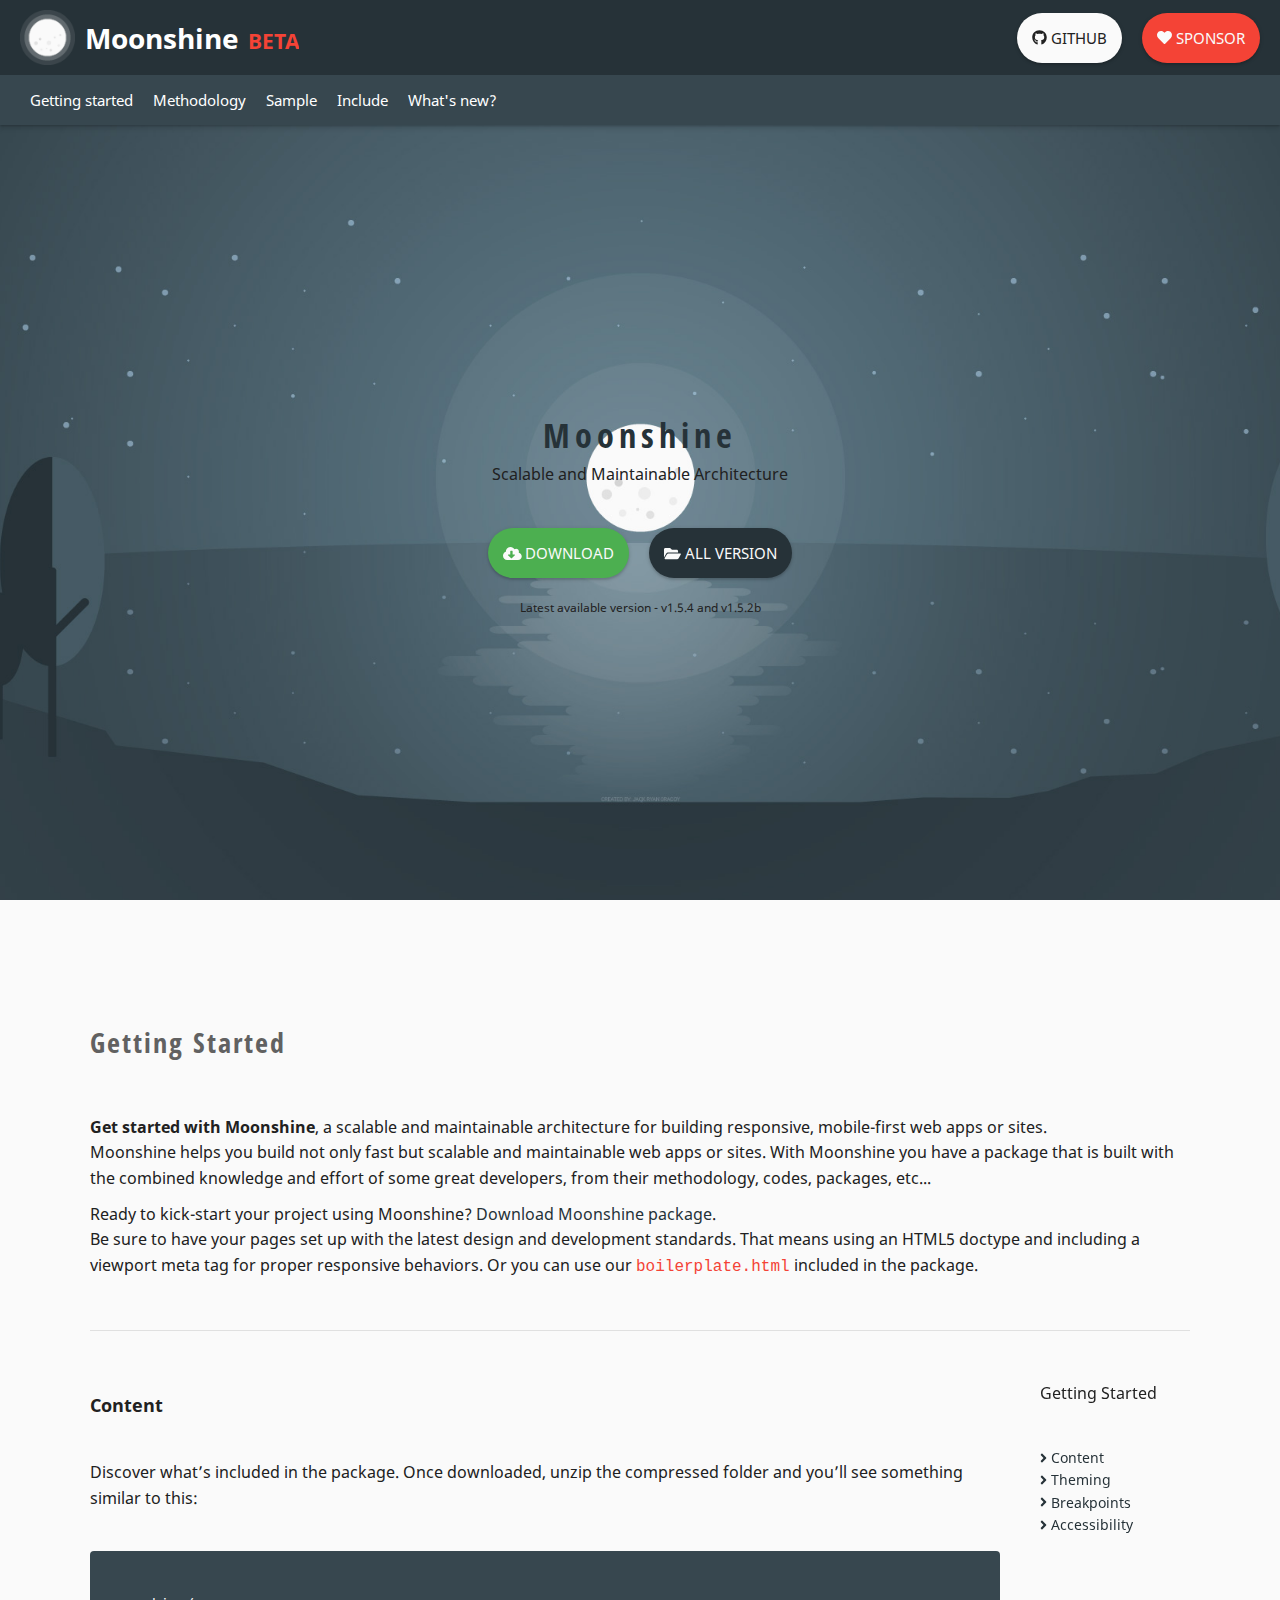
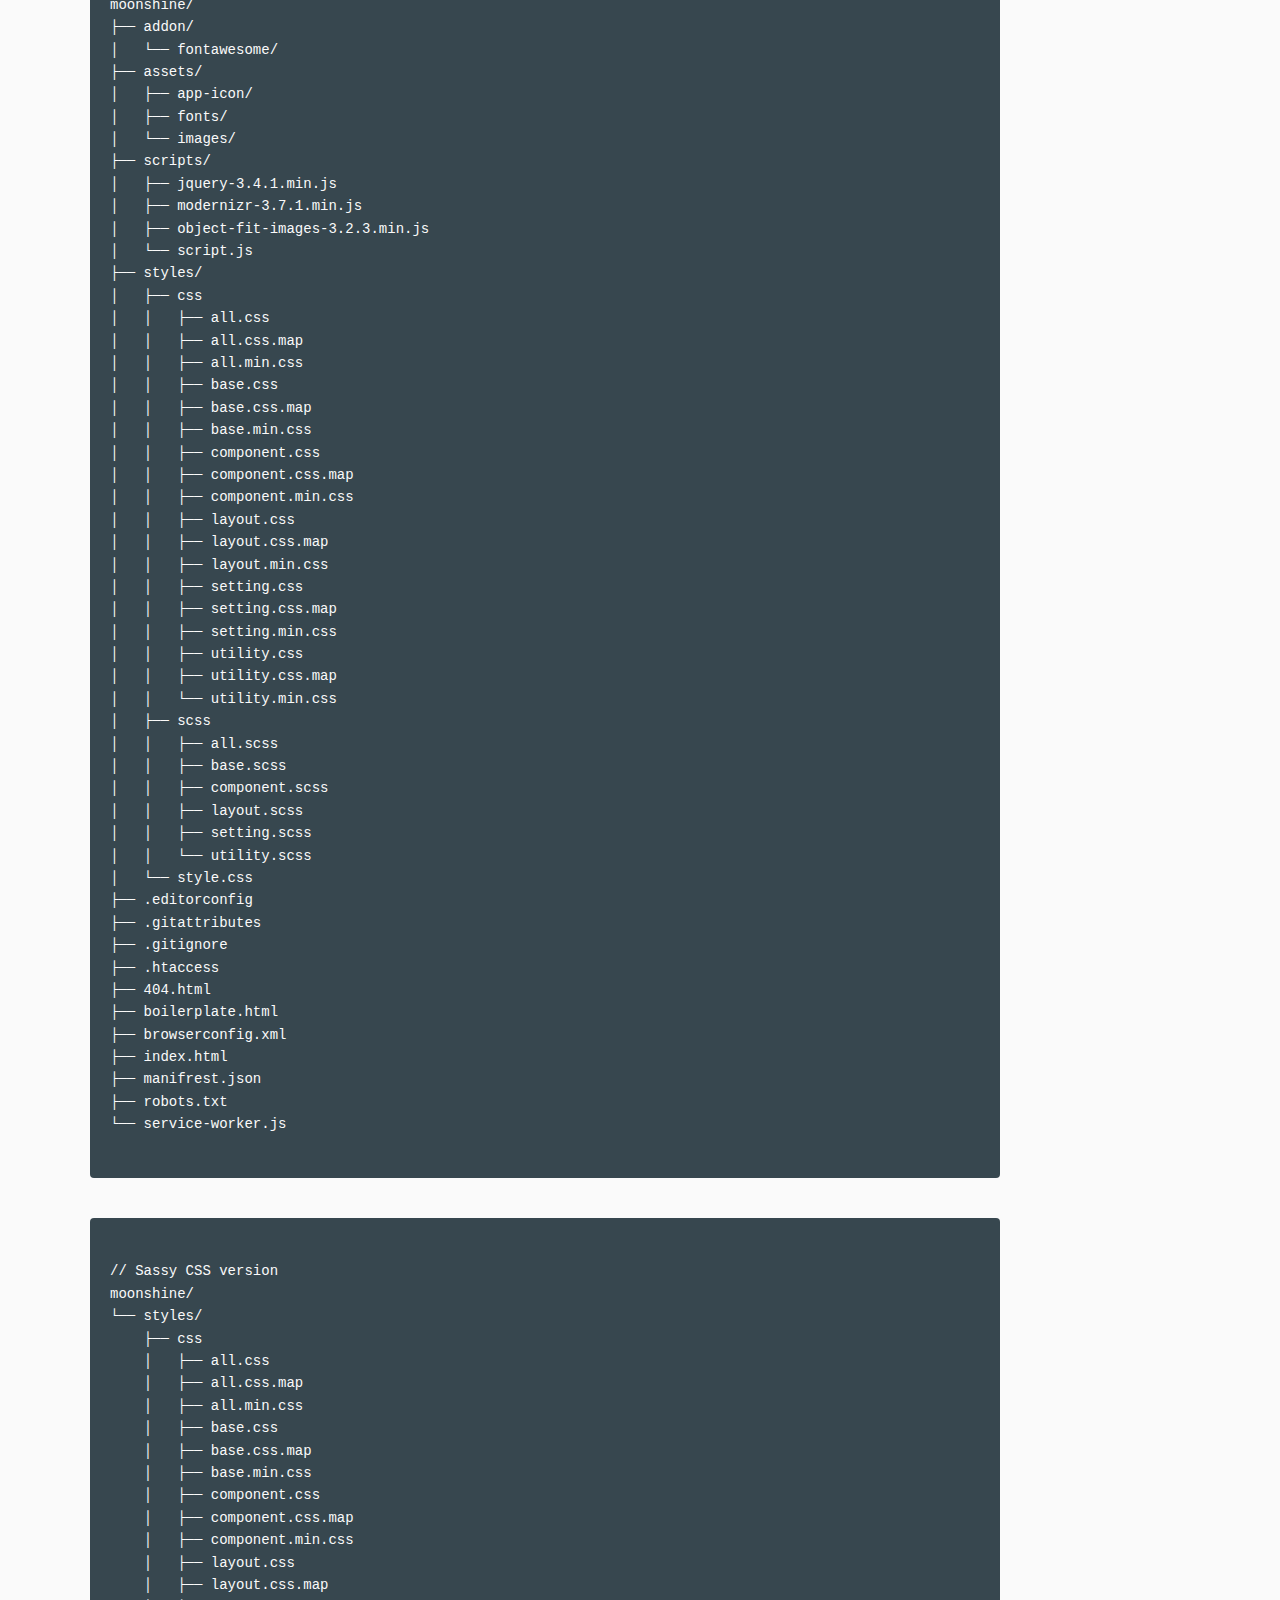
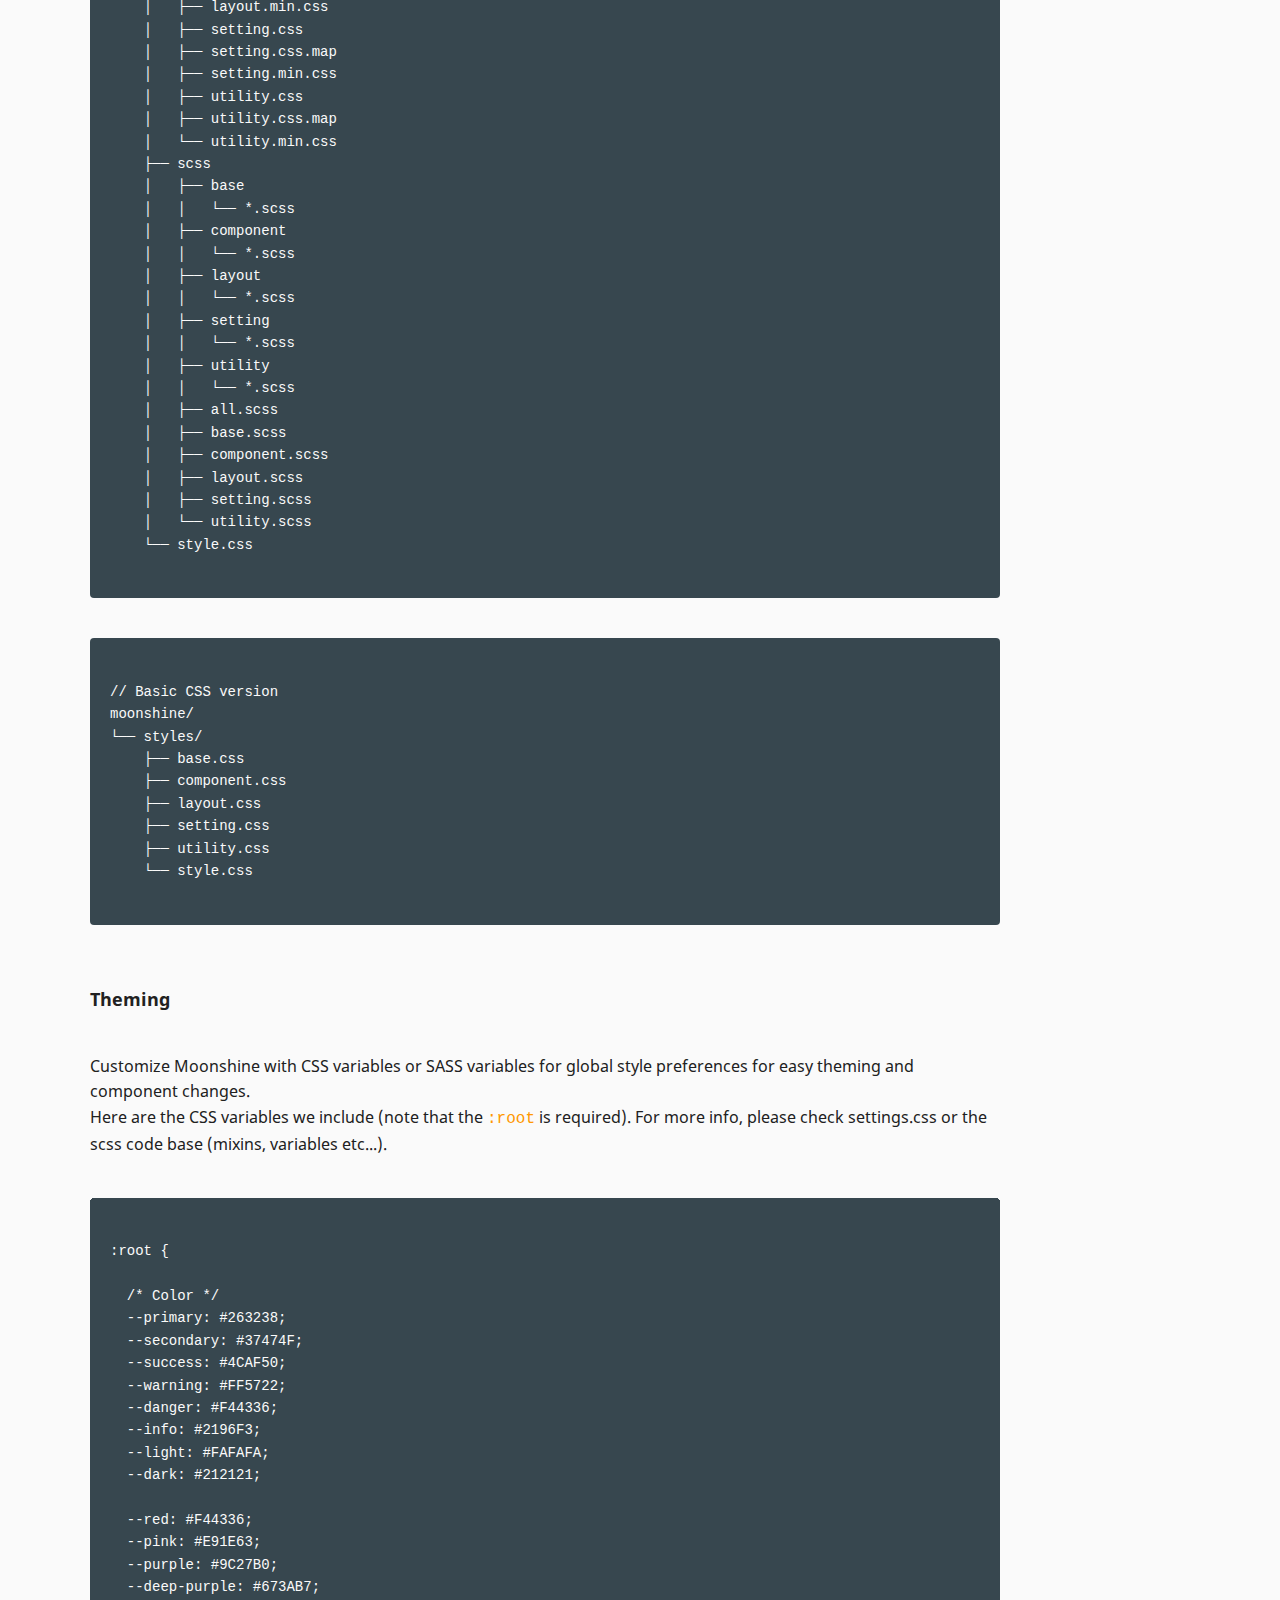
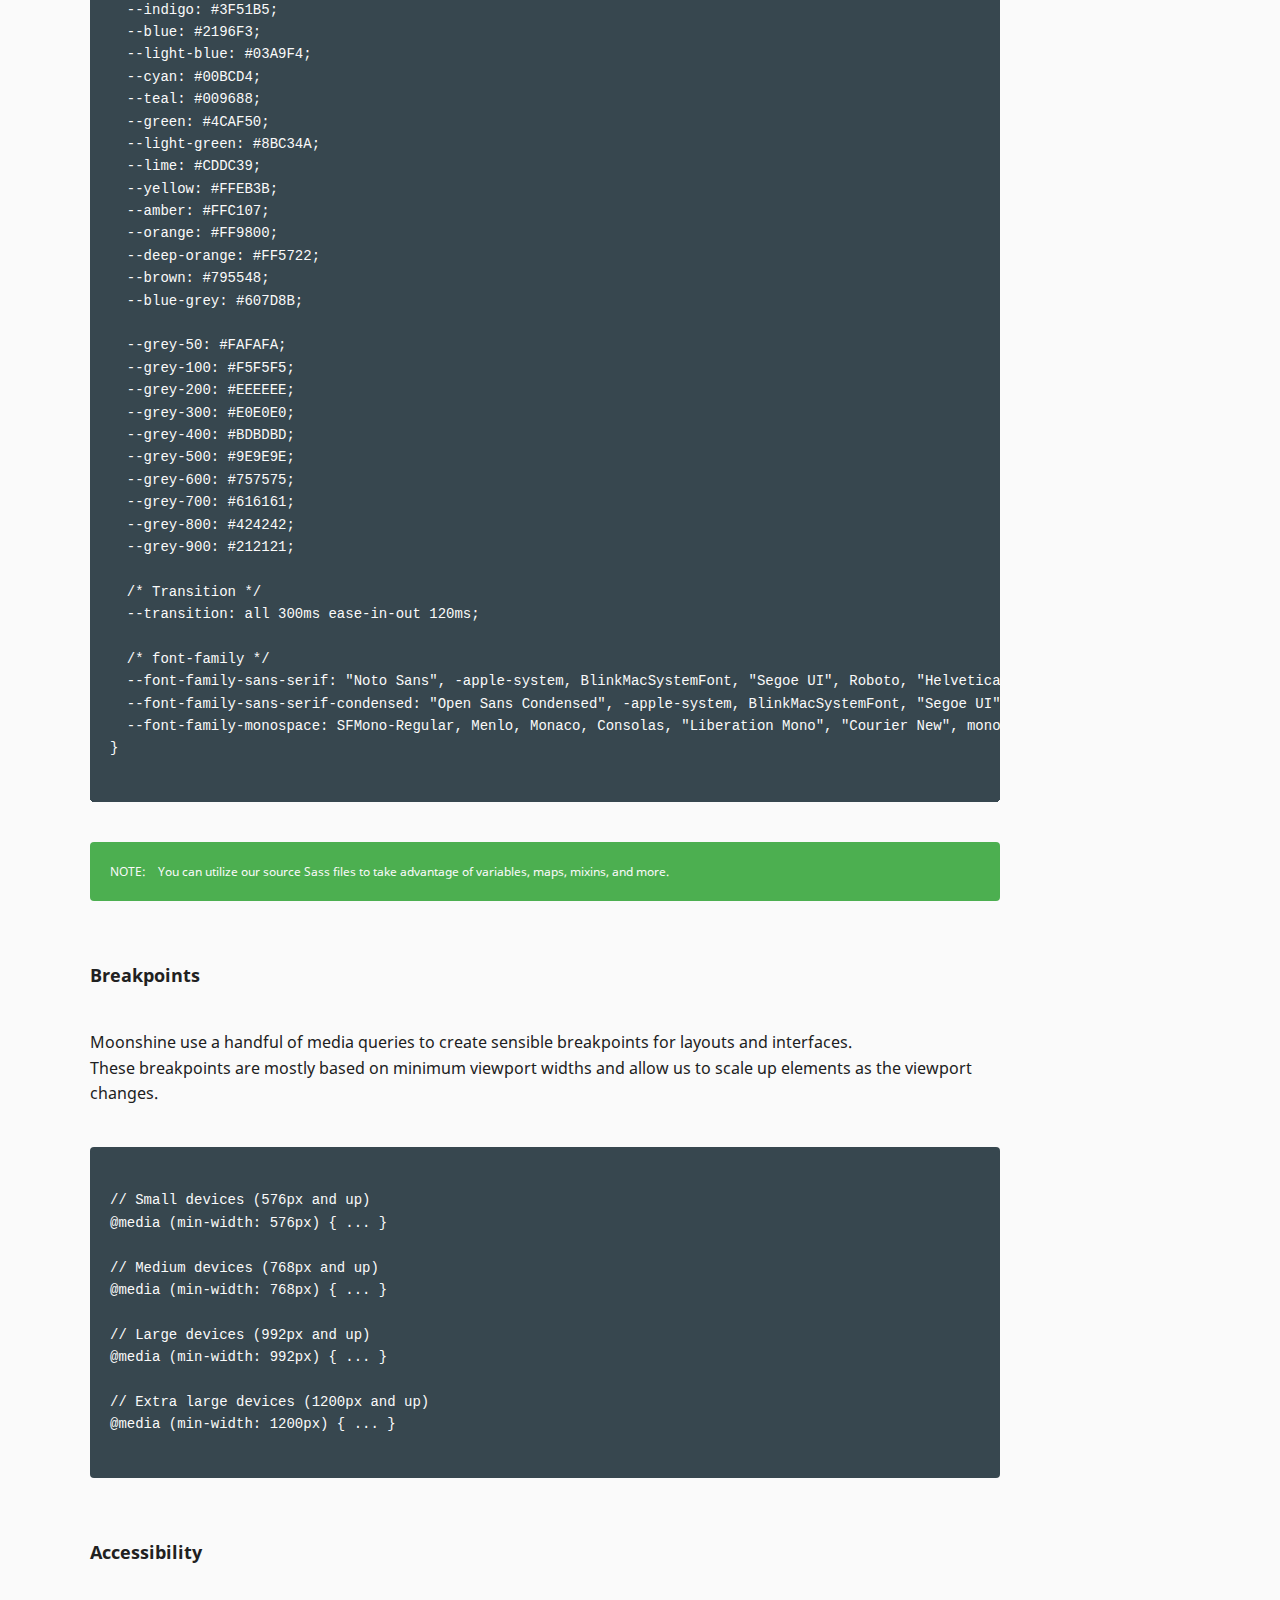
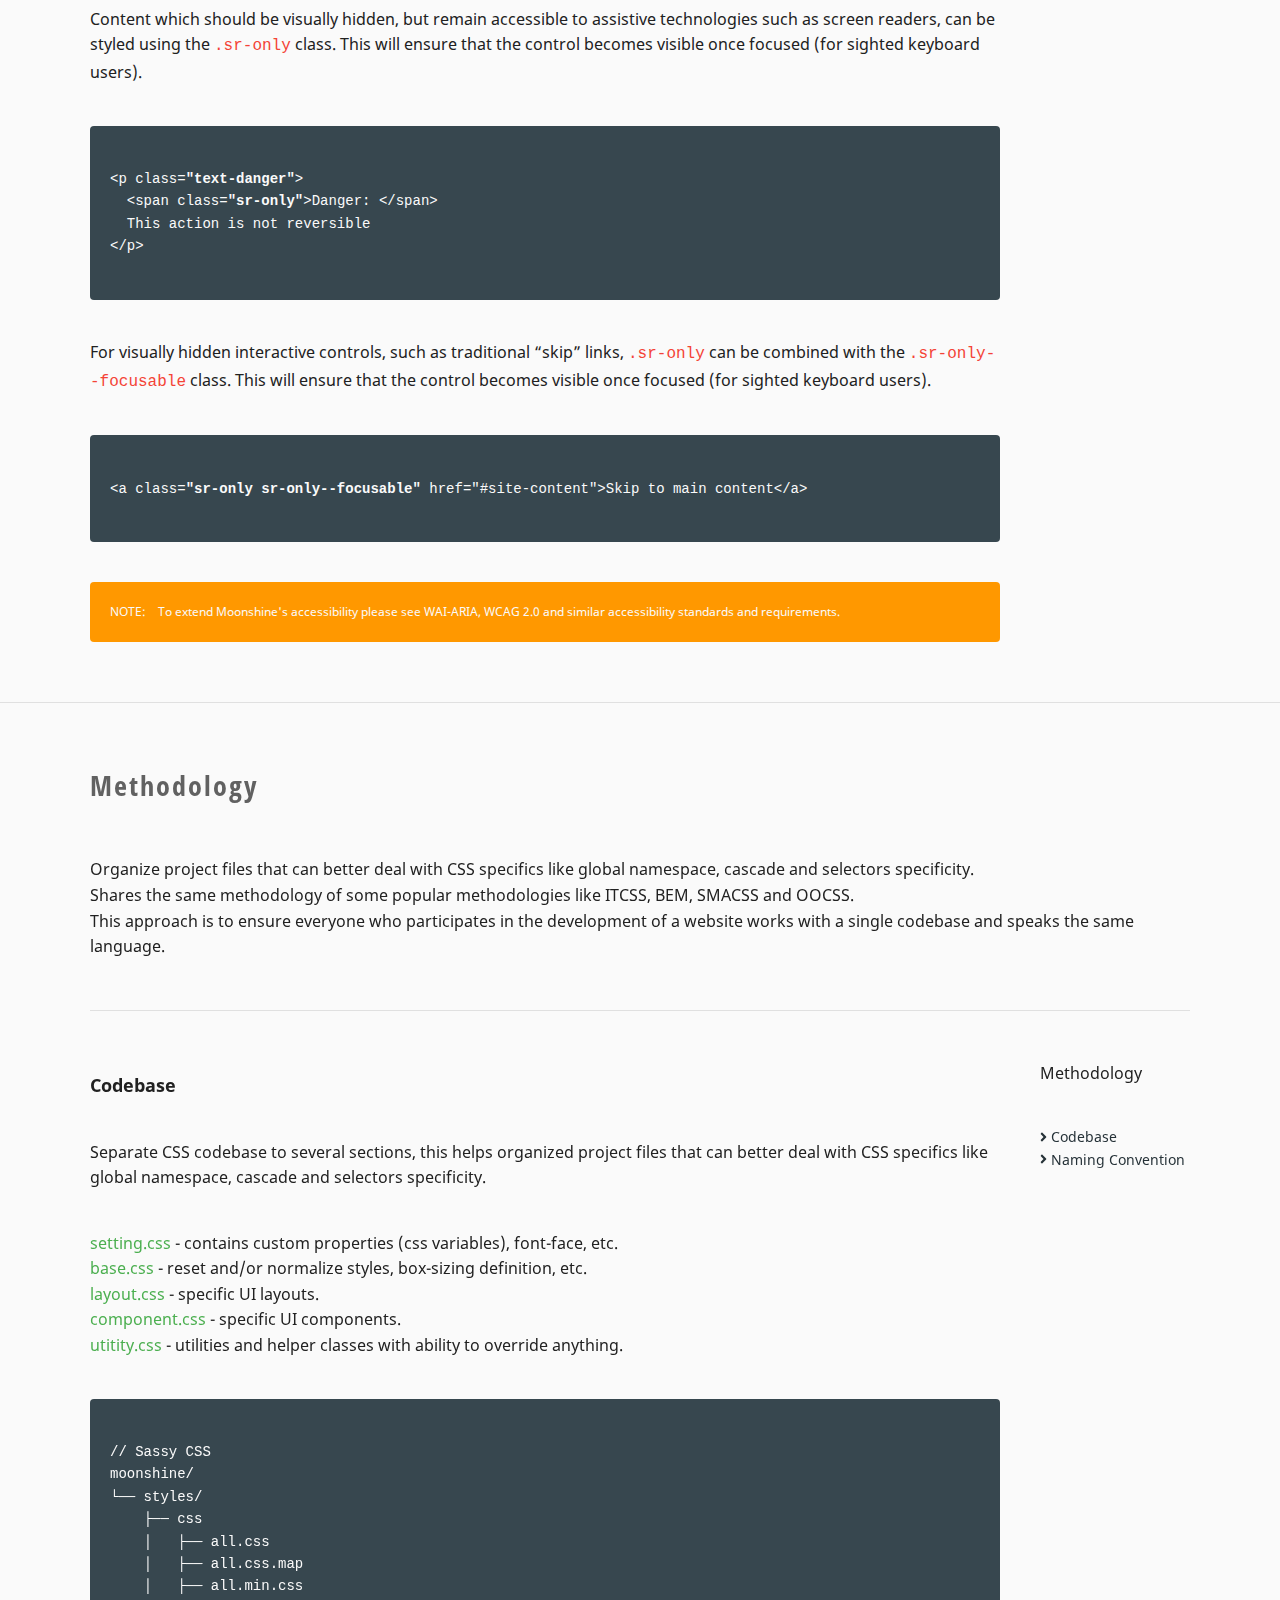
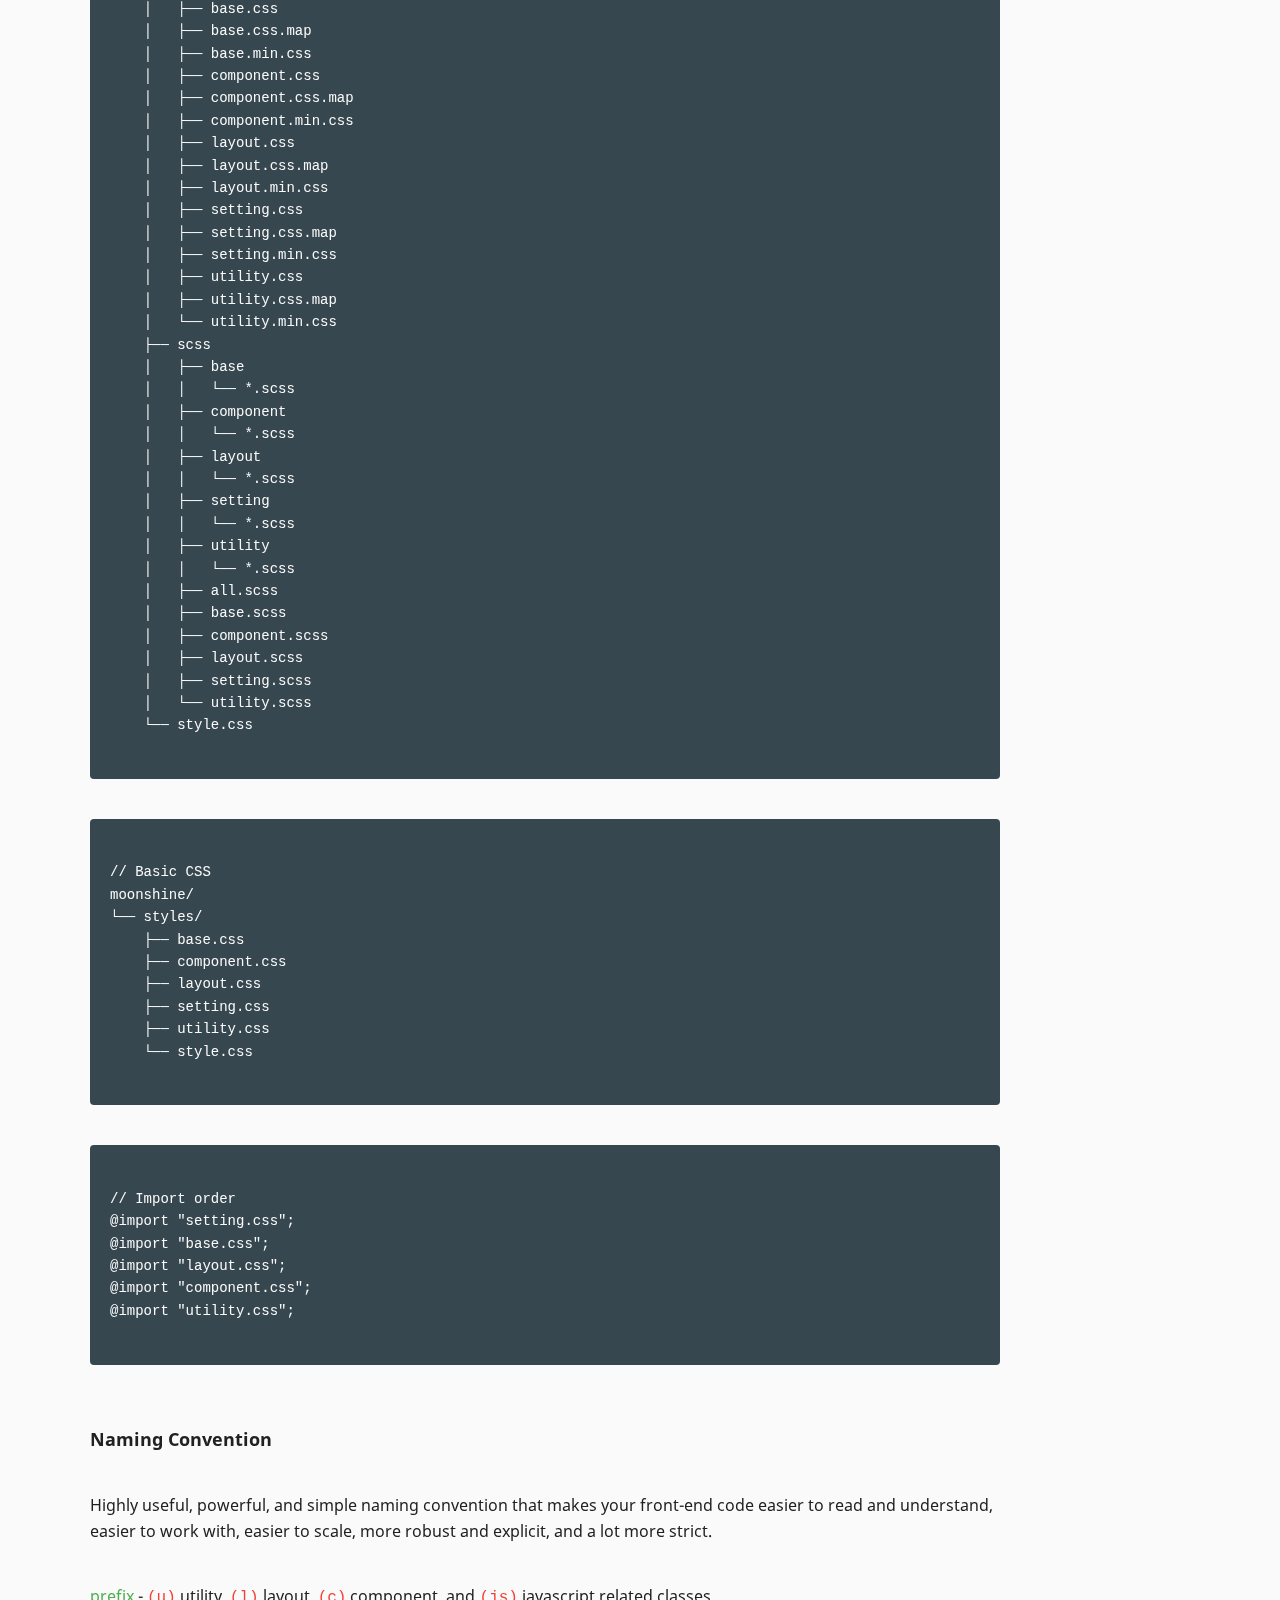
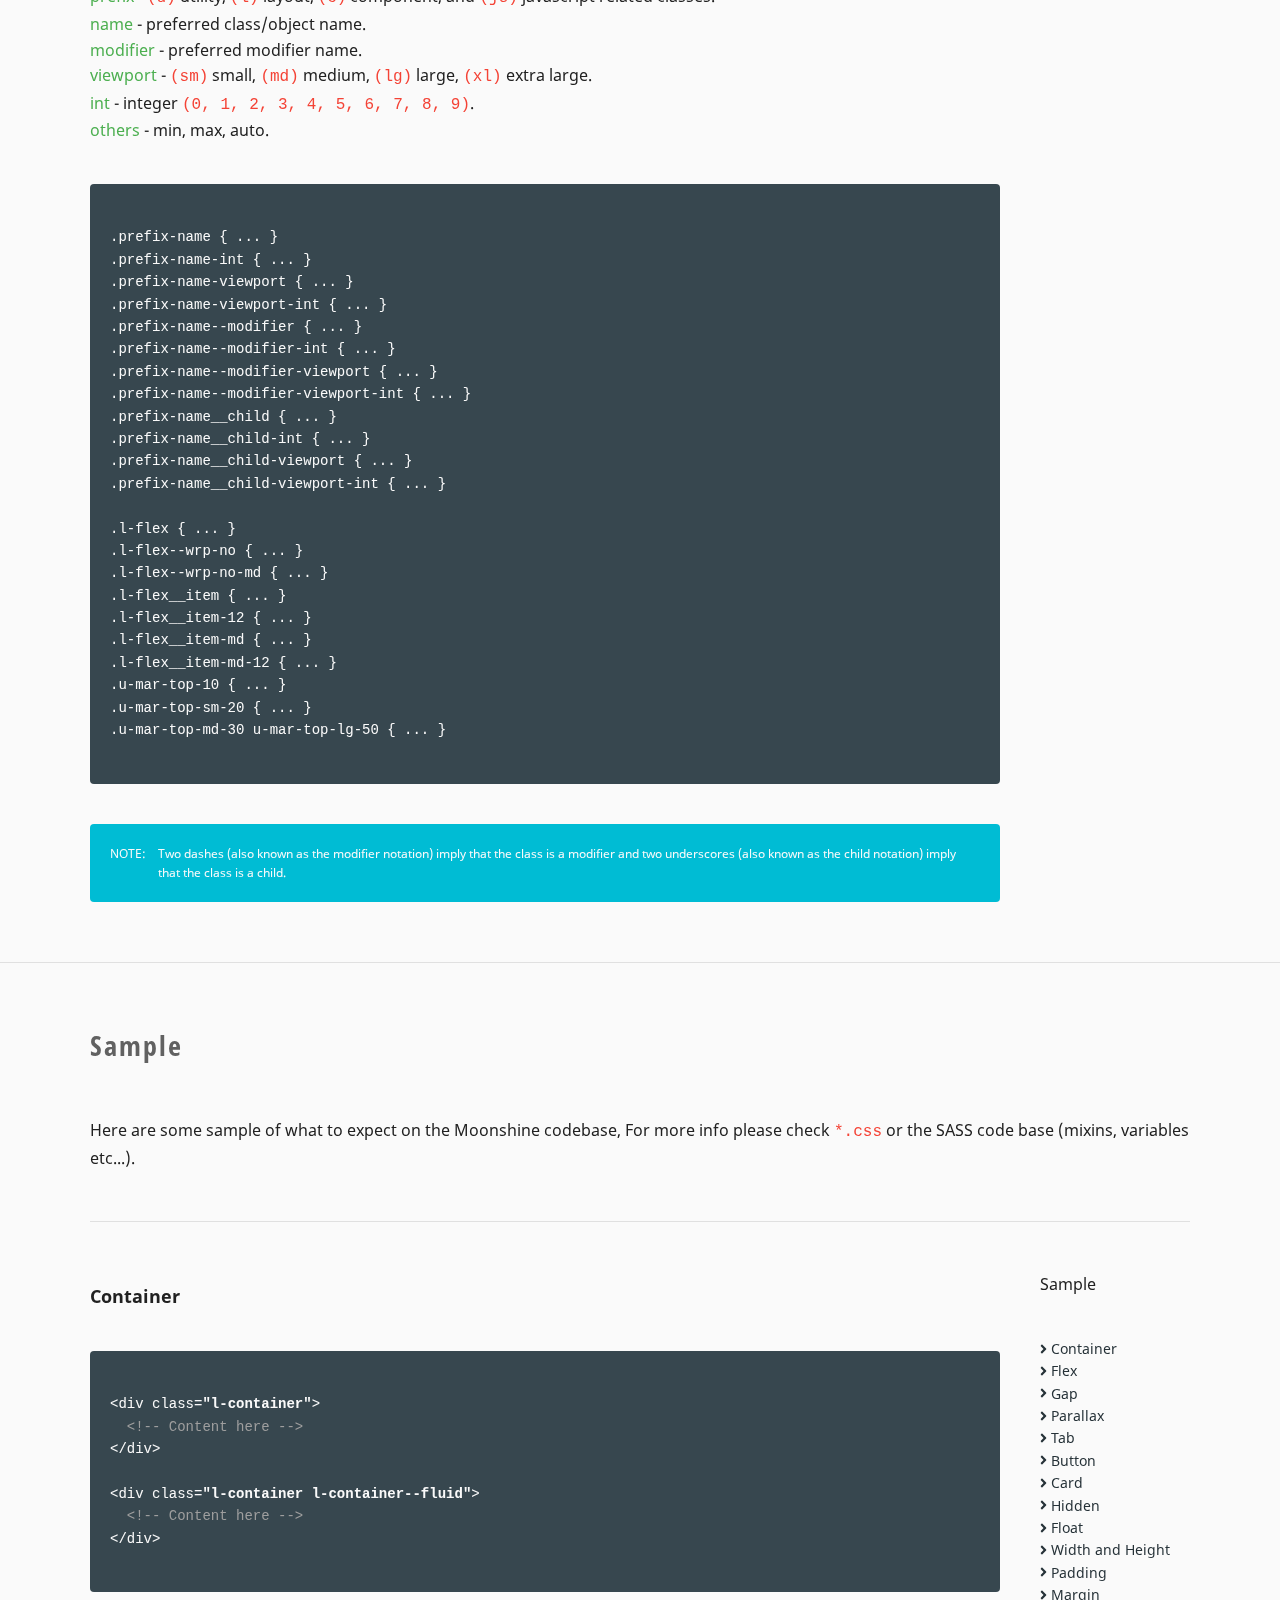
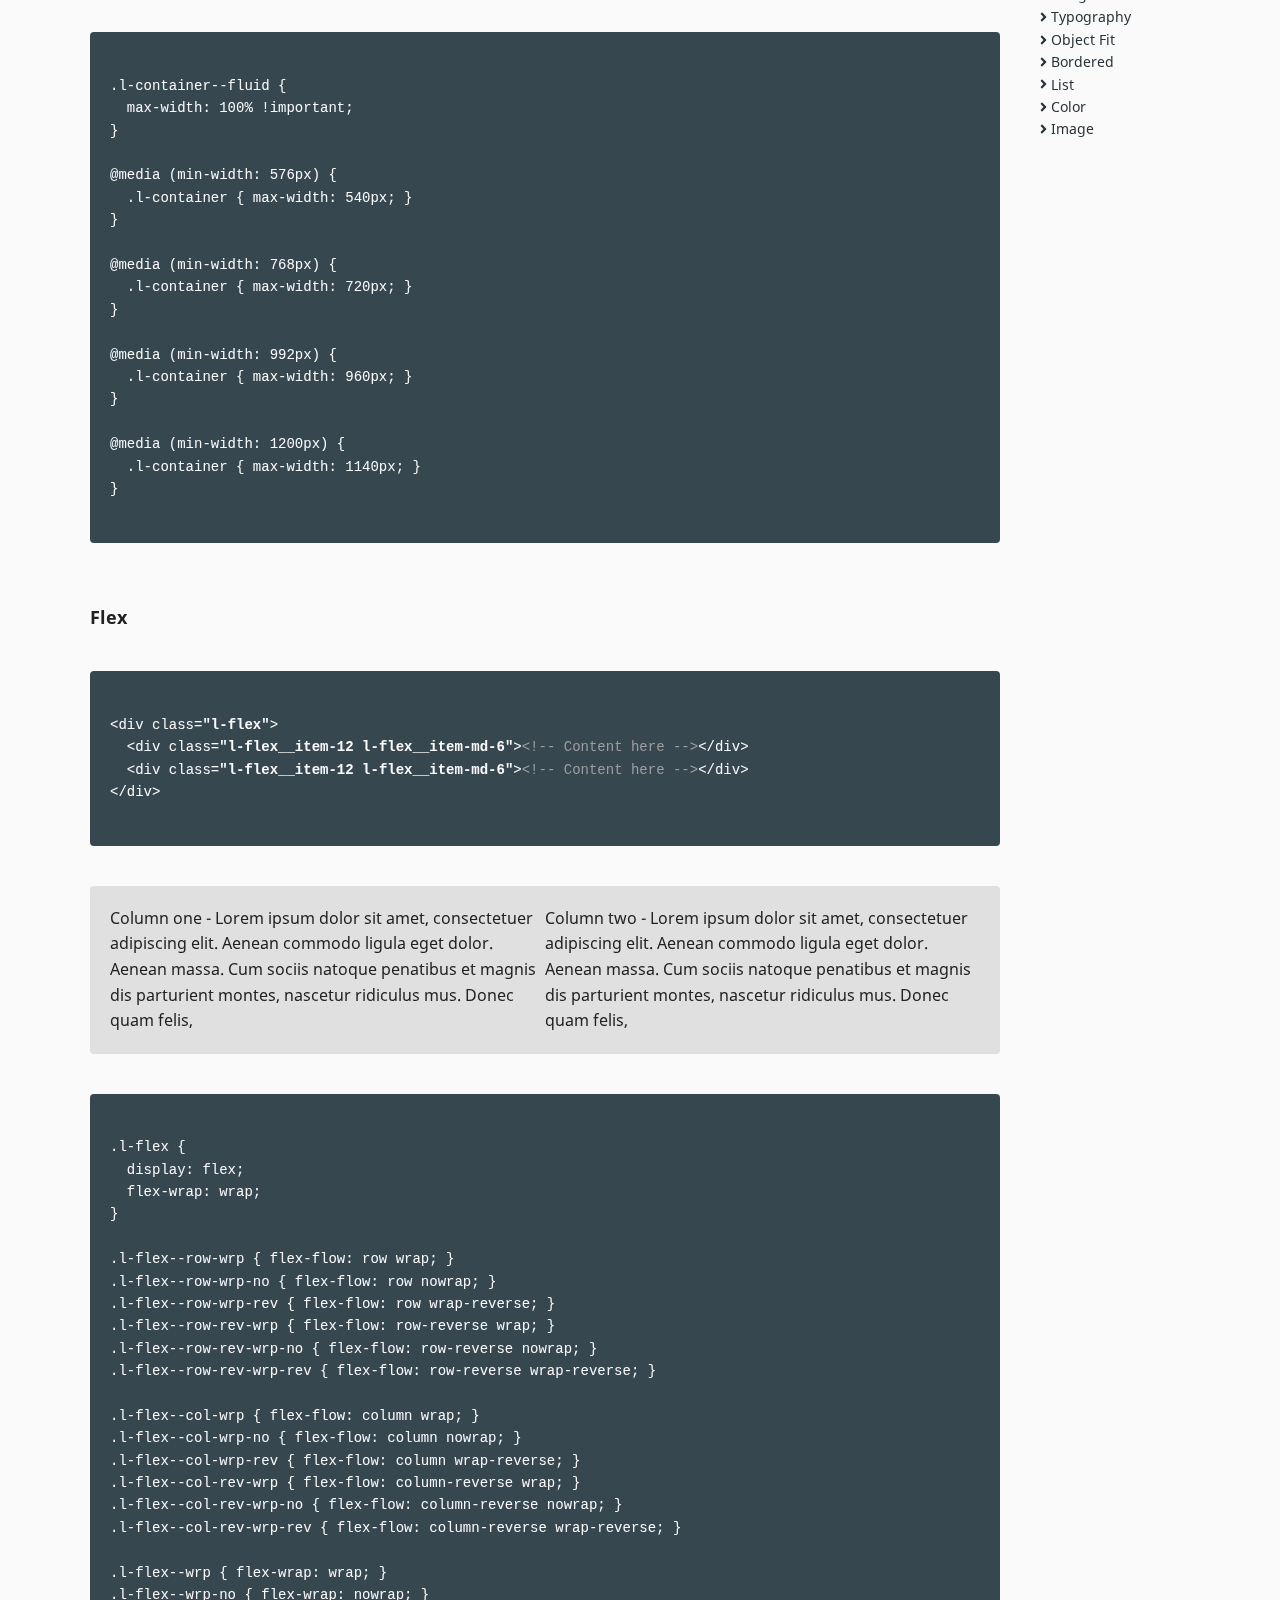
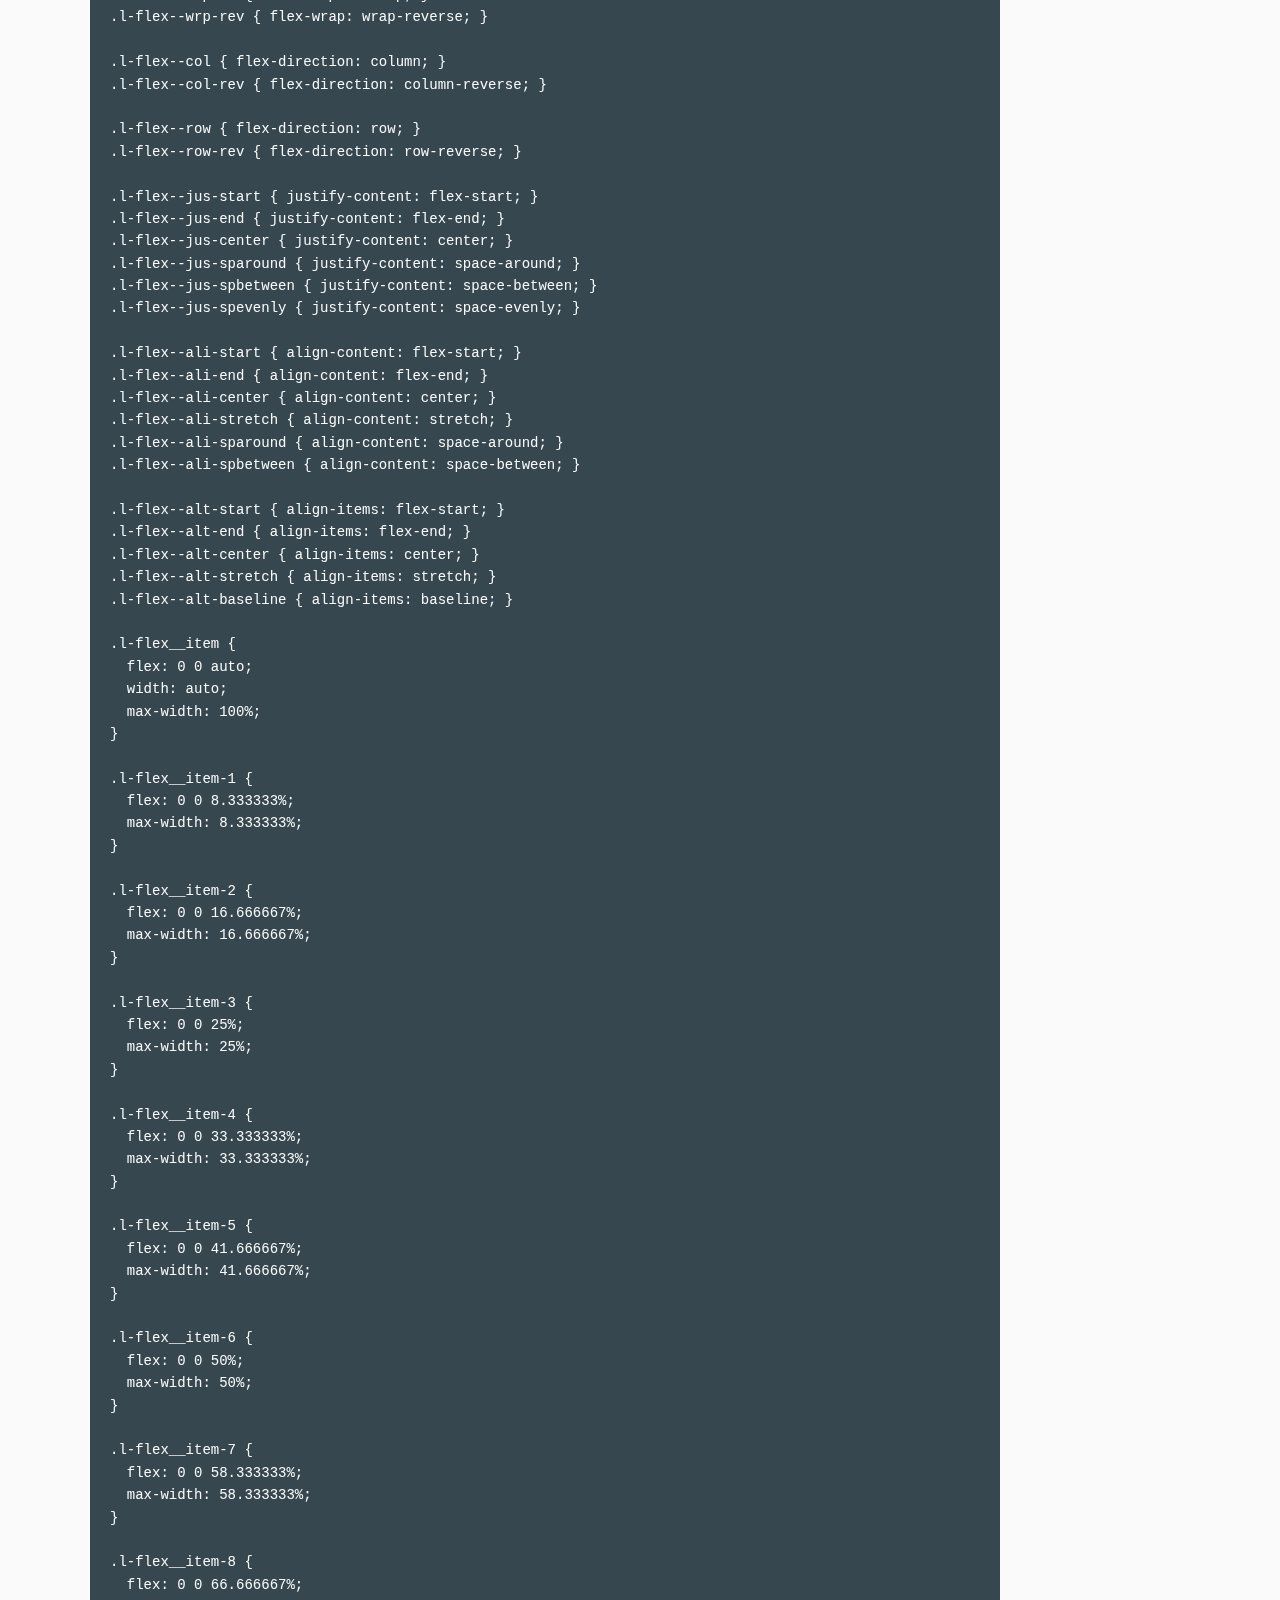
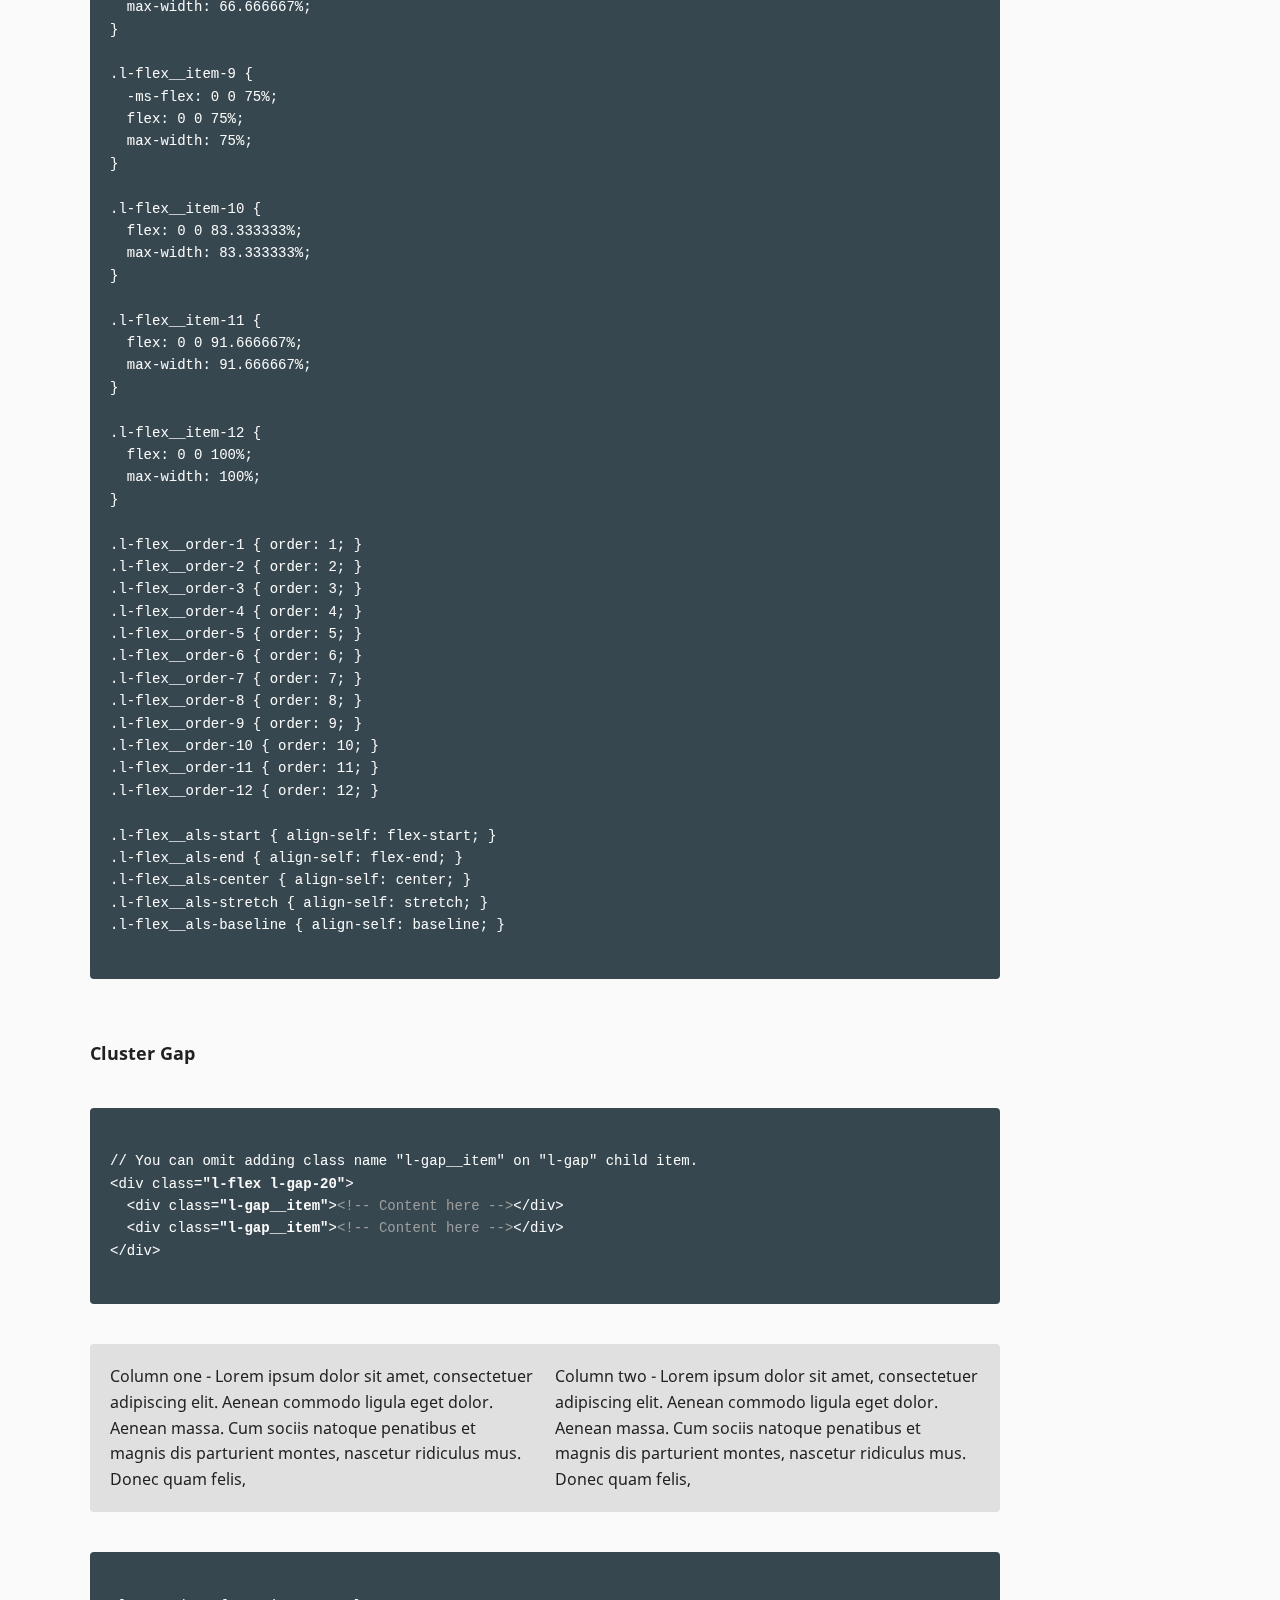
==== commit 73e6c51e: "Fix: fix link on Readme.md." ====
--- a/index.html
+++ b/index.html
@@ -63,7 +63,7 @@
 
         <div class="l-site-header__action l-flex l-flex--col l-flex--row-md l-flex--jus-center l-gap-20">
           <div class="l-gap__item"><a class="c-button c-button--light" href="https://github.com/jackryanoracoy/moonshine"><i class="fab fa-github"></i><span class="u-hidden-lg-max">&nbsp;GitHub</span></a></div>
-          <div class="l-gap__item"><a class="c-button c-button--danger" href="https://github.com/jackryanoracoy/moonshine/releases"><i class="fas fa-cloud-download-alt"></i><span class="u-hidden-lg-max">&nbsp;Download</span></a></div>
+          <div class="l-gap__item"><a class="c-button c-button--danger" href="https://www.patreon.com/jackro"><i class="fas fa-heart"></i><span class="u-hidden-lg-max">&nbsp;Sponsor</span></a></div>
         </div><!-- End - cta -->
 
         <div class="l-site-header__menu u-hidden-lg-min">
@@ -100,10 +100,10 @@
               <h2 class="c-heading-above-the-fold u-text-center">Moonshine</h2>
               <p class="u-text-center u-mar-bottom-20 u-mar-bottom-lg-40">Scalable and Maintainable Architecture</p>
               <div class="l-flex l-flex--jus-center l-gap-20 u-mar-bottom-10">
-                <div class="l-gap__item"><a class="c-button c-button--danger" href="https://github.com/jackryanoracoy/moonshine/archive/1.5.3.zip"><i class="fas fa-cloud-download-alt"></i>&nbsp;Download</a></div>
+                <div class="l-gap__item"><a class="c-button c-button--success" href="https://github.com/jackryanoracoy/moonshine/archive/1.5.4.zip"><i class="fas fa-cloud-download-alt"></i>&nbsp;Download</a></div>
                 <div class="l-gap__item"><a class="c-button" href="https://github.com/jackryanoracoy/moonshine/releases"><i class="fas fa-folder-open"></i><span class="u-hidden-lg-max">&nbsp;All Version</span></a></div>
               </div>
-              <p class="u-text-center u-font-small">Latest available version - v1.5.3 and v1.5.1b</p>
+              <p class="u-text-center u-font-small">Latest available version - v1.5.4 and v1.5.2b</p>
 
             </section><!-- End - section -->
           </div><!-- End - flex content -->
@@ -398,7 +398,7 @@
                 <div class="l-flex__item-12 l-flex__item-md-3 l-flex__item-lg-2 l-gap__item">
                   <aside class="l-site-aside u-mar-top-md-30 u-mar-top-lg-50">
                     <h4 class="u-font-normal u-mar-bottom-20 u-mar-bottom-lg-40">Getting Started</h4>
-                    <ul class="u-list u-list--none u-font-medium u-color-grey-600">
+                    <ul class="u-list u-font-medium u-color-grey-600">
                       <li><a href="#content"><i class="fas fa-angle-right"></i>&nbsp;Content</a></li>
                       <li><a href="#theming"><i class="fas fa-angle-right"></i>&nbsp;Theming</a></li>
                       <li><a href="#breakpoints"><i class="fas fa-angle-right"></i>&nbsp;Breakpoints</a></li>
@@ -567,7 +567,7 @@
                 <div class="l-flex__item-12 l-flex__item-md-3 l-flex__item-lg-2 l-gap__item">
                   <aside class="l-site-aside u-mar-top-md-30 u-mar-top-lg-50">
                     <h4 class="u-font-normal u-mar-bottom-20 u-mar-bottom-lg-40">Methodology</h4>
-                    <ul class="u-list u-list--none u-font-medium u-color-grey-600">
+                    <ul class="u-list u-font-medium u-color-grey-600">
                       <li><a href="#separated"><i class="fas fa-angle-right"></i>&nbsp;Codebase</a></li>
                       <li><a href="#naming"><i class="fas fa-angle-right"></i>&nbsp;Naming Convention</a></li>
                     </ul>
@@ -1584,7 +1584,7 @@
 
                     <div class="c-highlight u-mar-bottom-20 u-mar-bottom-lg-40">
                       <pre><code>
-                      <span>&lt;ul</span> <span>class=</span><span class="u-font-bold">"u-list u-list--none"</span><span>&gt;</span>
+                      <span>&lt;ul</span> <span>class=</span><span class="u-font-bold">"u-list"</span><span>&gt;</span>
                         <span>&lt;li</span><span>&gt;</span><span class="u-color-grey-500">&lt;!-- List (Without style) --&gt;</span><span>&lt;/li&gt;</span>
                       <span>&lt;/ul&gt;</span>
                       <!-- Sample Codes -->
@@ -1593,17 +1593,7 @@
 
                     <div class="c-highlight">
                       <pre><code>
-                      .u-list { position: relative; }
-
-                      .u-list--none { list-style: none; }
-                      .u-list--circle { list-style: circle; }
-                      .u-list--square { list-style: square; }
-                      .u-list--uroman { list-style: upper-roman; }
-                      .u-list--lroman { list-style: lower-roman; }
-                      .u-list--ualpha { list-style: upper-alpha; }
-                      .u-list--lalpha { list-style: lower-alpha; }
-                      .u-list--decimal { list-style: decimal; }
-                      .u-list--decimalz { list-style: decimal-leading-zero; }
+                      .u-list { list-style-type: none; }
 
                       .u-list--inside { list-style-position: inside; }
                       .u-list--outside { list-style-position: outside; }
@@ -1785,7 +1775,7 @@
                 <div class="l-flex__item-12 l-flex__item-md-3 l-flex__item-lg-2 l-gap__item">
                   <aside class="l-site-aside u-mar-top-md-30 u-mar-top-lg-50">
                     <h4 class="u-font-normal u-mar-bottom-20 u-mar-bottom-lg-40">Sample</h4>
-                    <ul class="u-list u-list--none u-font-medium u-color-grey-600">
+                    <ul class="u-list u-font-medium u-color-grey-600">
                       <li><a href="#container"><i class="fas fa-angle-right"></i>&nbsp;Container</a></li>
                       <li><a href="#flex"><i class="fas fa-angle-right"></i>&nbsp;Flex</a></li>
                       <li><a href="#cluster-gap"><i class="fas fa-angle-right"></i>&nbsp;Gap</a></li>
@@ -1821,14 +1811,15 @@
 
               <p class="u-mar-bottom-20 u-mar-bottom-lg-40">Some great works that are included in Moonshine.</p>
 
-              <ul class="u-list u-list--square u-list--inside">
-                <li><a href="https://jquery.com/">jQuery (v3.4.1)</a></li>
-                <li><a href="https://modernizr.com/">Modernizr (v3.7.1)</a></li>
-                <li><a href="https://github.com/fregante/object-fit-images/">Object-Fit Images (v3.2.3)</a></li>
-                <li><a href="https://github.com/h5bp/server-configs-apache">Apache Server Configs (v3.2.1)</a></li>
-                <li><a href="https://fontawesome.com/">Font Awesome (v5.10.1)</a></li>
-                <li><a href="https://fonts.google.com/">Google Fonts</a></li>
-                <li><a href="https://editorconfig.org">EditorConfig</a></li>
+              <ul class="u-list">
+                <li><a href="https://jquery.com/">jQuery (v3.4.1)&nbsp;<i class="fas fa-external-link-square-alt"></i></a></li>
+                <li><a href="https://modernizr.com/">Modernizr (v3.7.1)&nbsp;<i class="fas fa-external-link-square-alt"></i></a></li>
+                <li><a href="https://github.com/fregante/object-fit-images/">Object-Fit Images (v3.2.3)&nbsp;<i class="fas fa-external-link-square-alt"></i></a></li>
+                <li><a href="https://github.com/h5bp/server-configs-apache">Apache Server Configs (v3.2.1)&nbsp;<i class="fas fa-external-link-square-alt"></i></a></li>
+                <li><a href="https://necolas.github.io/normalize.css/">Normalize (v8.0.1)&nbsp;<i class="fas fa-external-link-square-alt"></i></a></li>
+                <li><a href="https://fontawesome.com/">Font Awesome (v5.10.1)&nbsp;<i class="fas fa-external-link-square-alt"></i></a></li>
+                <li><a href="https://fonts.google.com/">Google Fonts&nbsp;<i class="fas fa-external-link-square-alt"></i></a></li>
+                <li><a href="https://editorconfig.org">EditorConfig&nbsp;<i class="fas fa-external-link-square-alt"></i></a></li>
               </ul>
 
             </section><!-- End - section -->
@@ -1841,9 +1832,18 @@
 
               <h2 class="c-heading-section u-mar-bottom-20 u-mar-bottom-lg-40">What's new?</h2>
 
-              <p class="u-mar-bottom-20"><strong>Moonshine v1.5.3</strong></p>
-
-              <ul class="u-list u-list--square u-list--inside">
+              <h3 class="u-mar-bottom-20">Moonshine v1.5.4</h3>
+
+              <ul class="u-list u-mar-bottom-20">
+                <li>Updated "utility" styles.</li>
+                <li>Updated "normalize" (modified).</li>
+                <li>Updated "base" styles (normalize is now on reset).</li>
+                <li>Minor changes and fixes.</li>
+              </ul>
+
+              <h3 class="u-mar-bottom-20">Moonshine v1.5.3</h3>
+
+              <ul class="u-list">
                 <li>Added condition to enable/disable media queries.</li>
                 <li>Added style for forms e.g. label, input, textarea, etc...</li>
                 <li>Updated above the fold (ATF) illustration.</li>
@@ -1865,7 +1865,7 @@
         <div class="l-container">
           <div class="l-section l-section--padding-narrow">
 
-            <ul class="l-gap-10 l-flex l-flex--jus-center u-list u-list--none">
+            <ul class="l-gap-10 l-flex l-flex--jus-center u-list">
               <li class="l-gap__item"><a href="https://github.com/jackryanoracoy/"><i class="fab fa-github"></i>&nbsp;GitHub</a></li>
               <li class="l-gap__item"><a href="https://www.facebook.com/JackRyanOracoy"><i class="fab fa-facebook"></i>&nbsp;Facebook</a></li>
               <li class="l-gap__item"><a href="https://twitter.com/JackRyanOracoy"><i class="fab fa-twitter"></i>&nbsp;Twitter</a></li>
@@ -1879,7 +1879,7 @@
         <div class="l-container">
           <section class="l-section l-section--padding-narrow">
 
-            <h5 class="u-text-center u-font-small u-font-medium-md">Moonshine v1.5.3 - Licensed <a href="https://github.com/jackryanoracoy/moonshine/blob/master/LICENSE.txt">MIT</a>, <a rel="license" href="http://creativecommons.org/licenses/by/4.0/">CC BY 4.0</a></h5>
+            <h5 class="u-text-center u-font-small u-font-medium-md">Moonshine v1.5.4 - Licensed <a href="https://github.com/jackryanoracoy/moonshine/blob/master/LICENSE.txt">MIT</a>, <a rel="license" href="http://creativecommons.org/licenses/by/4.0/">CC BY 4.0</a></h5>
 
           </section><!-- End - section -->
         </div><!-- End - container -->
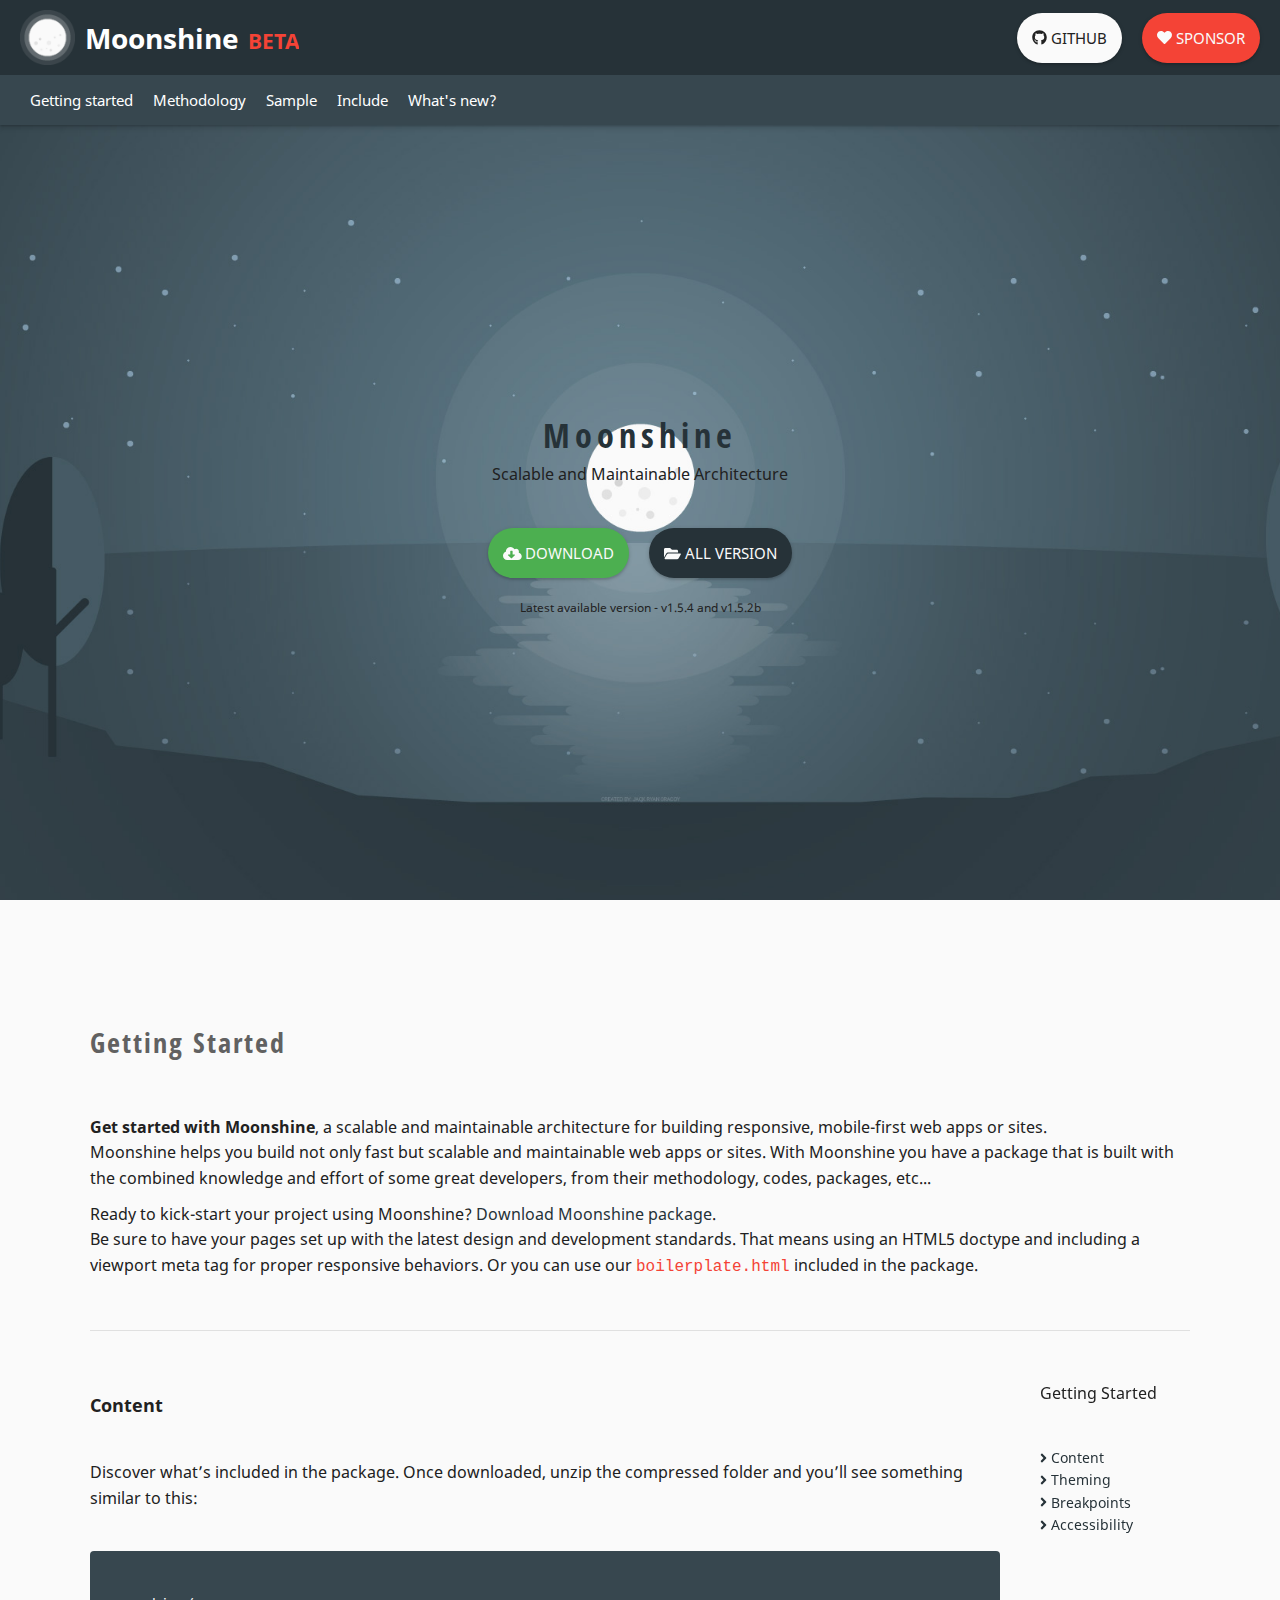
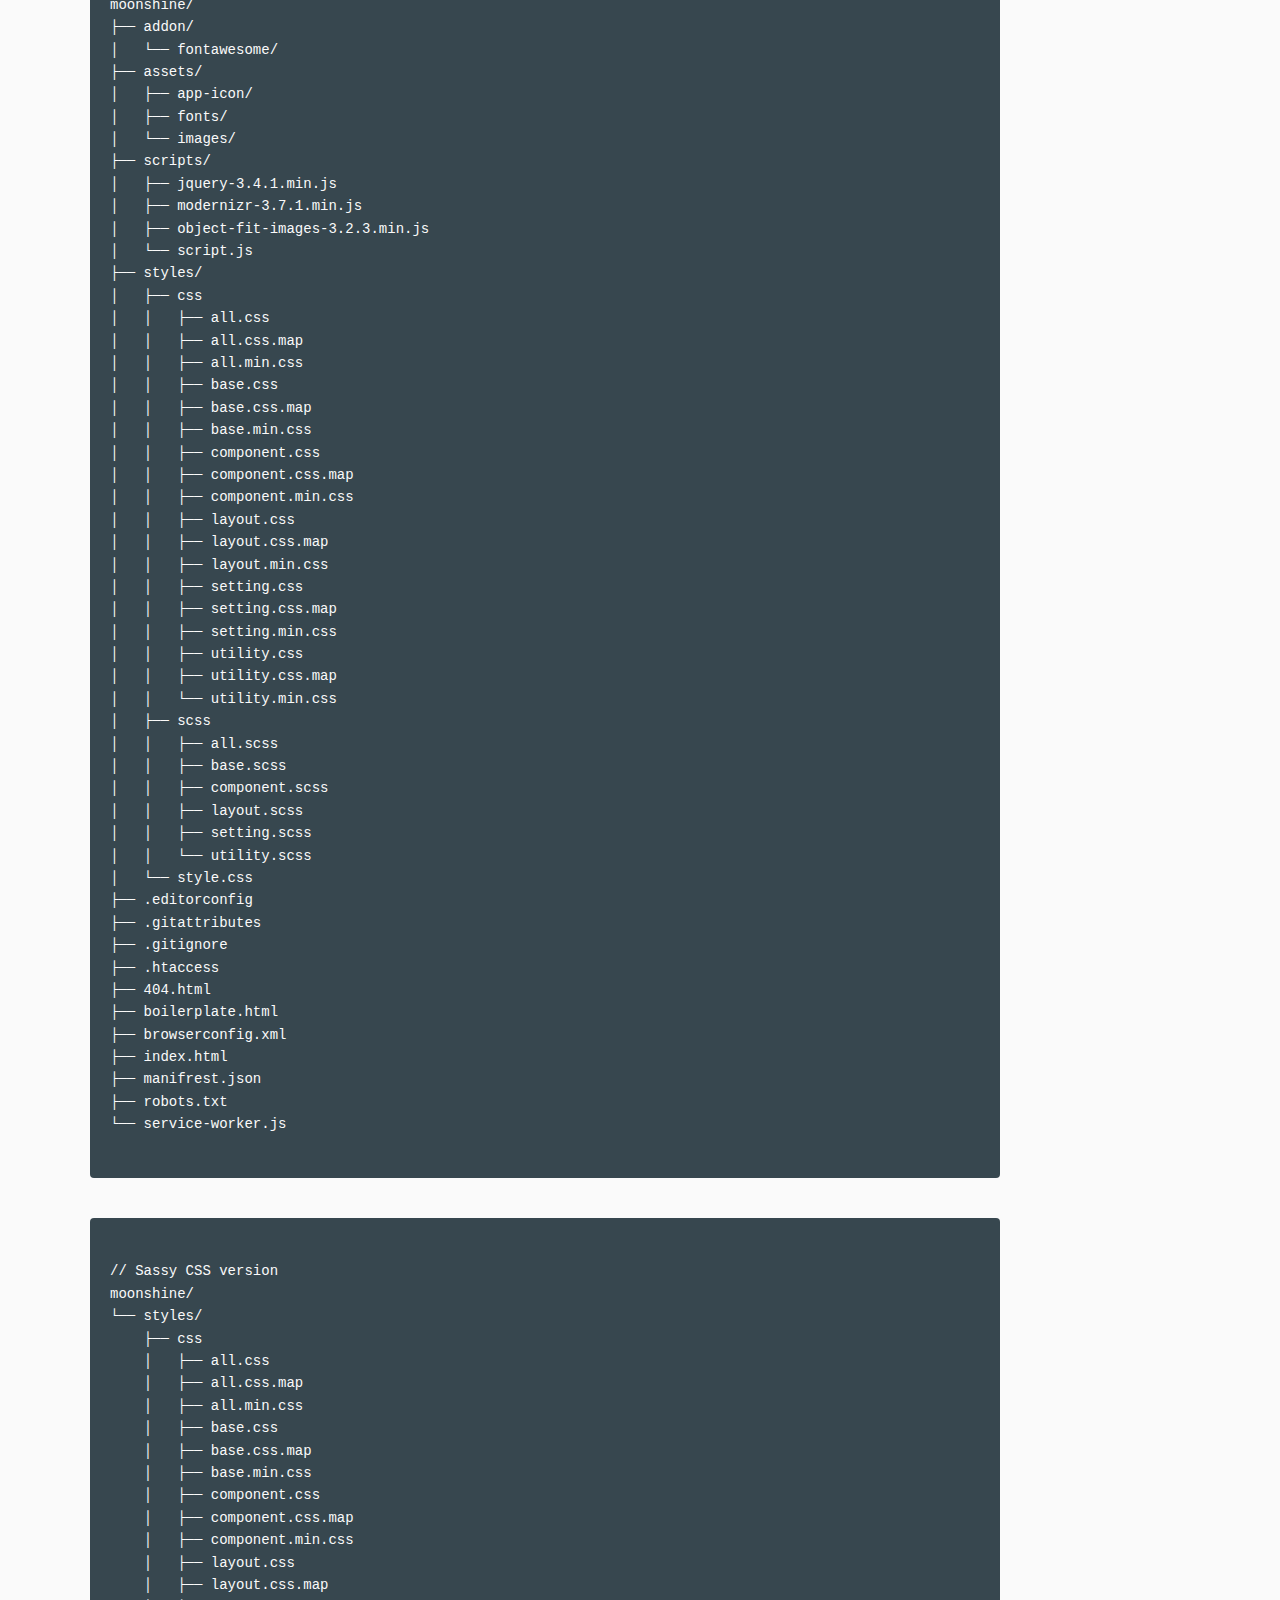
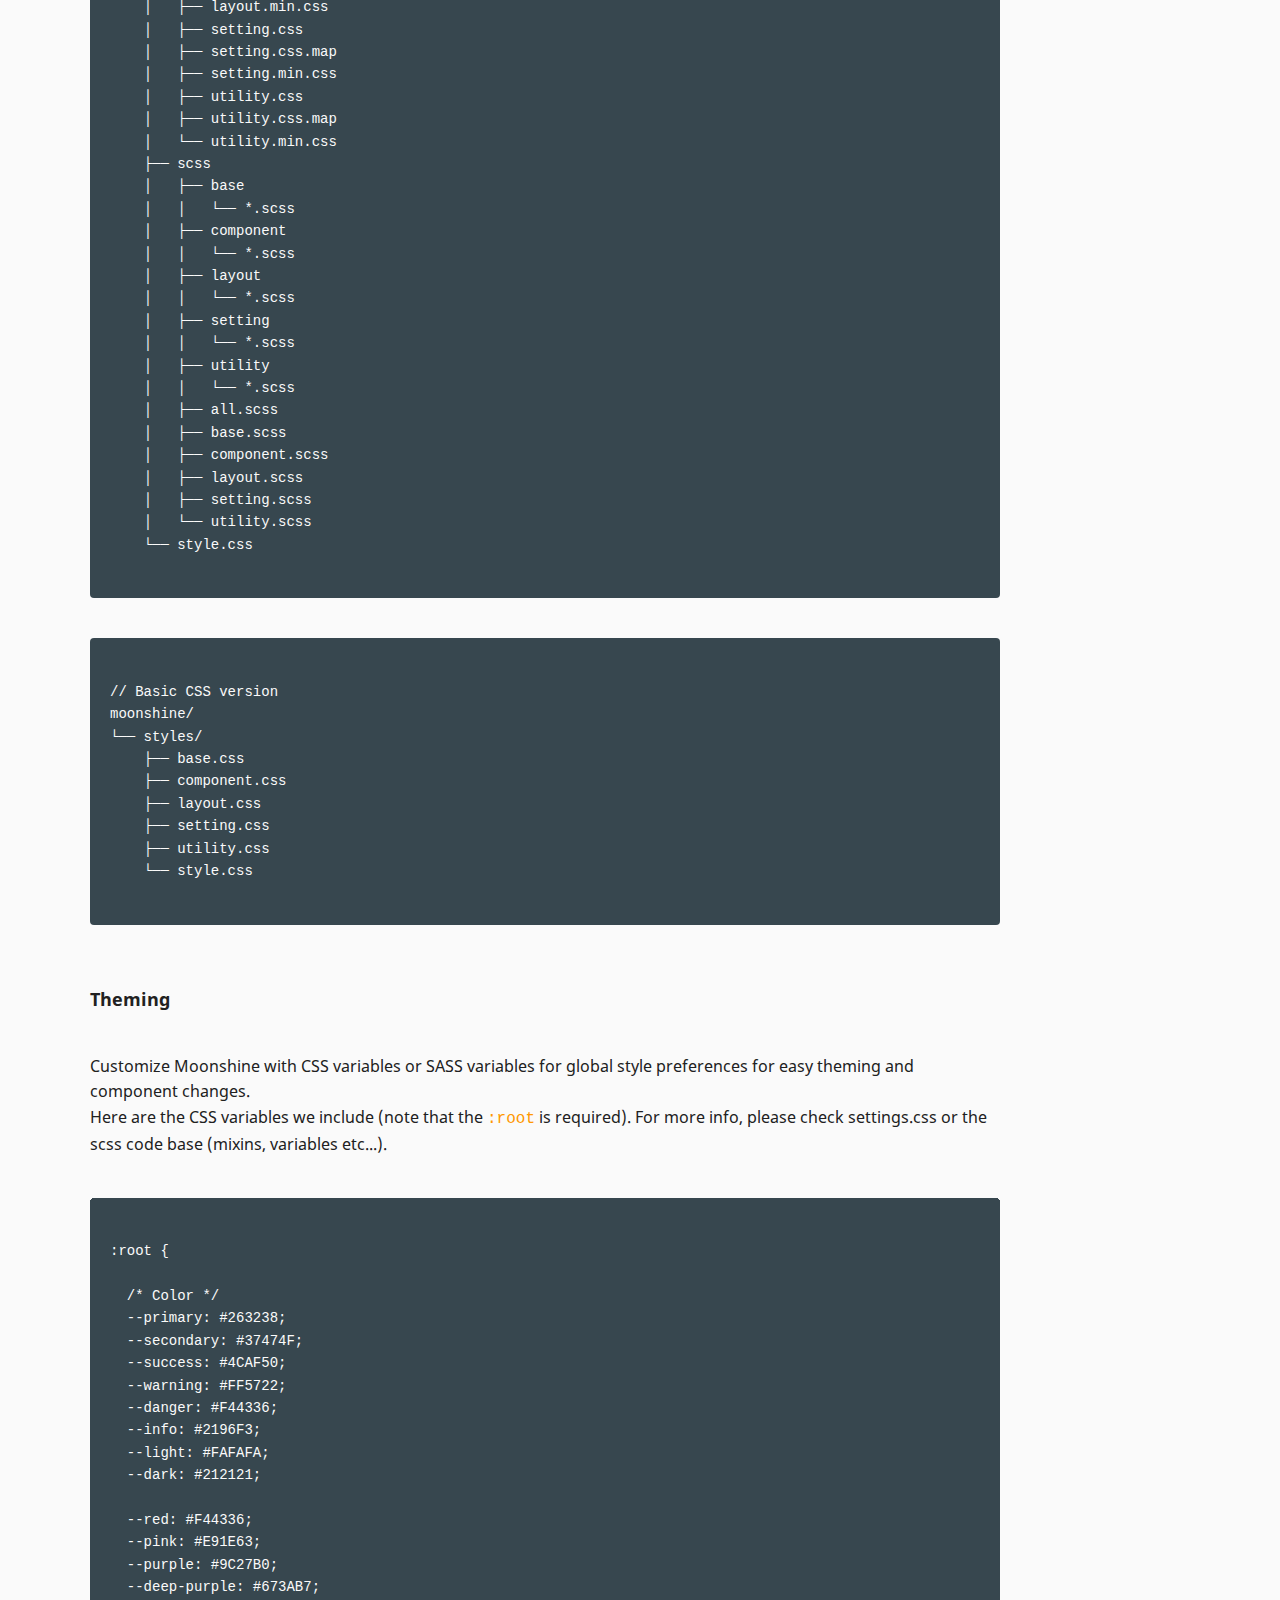
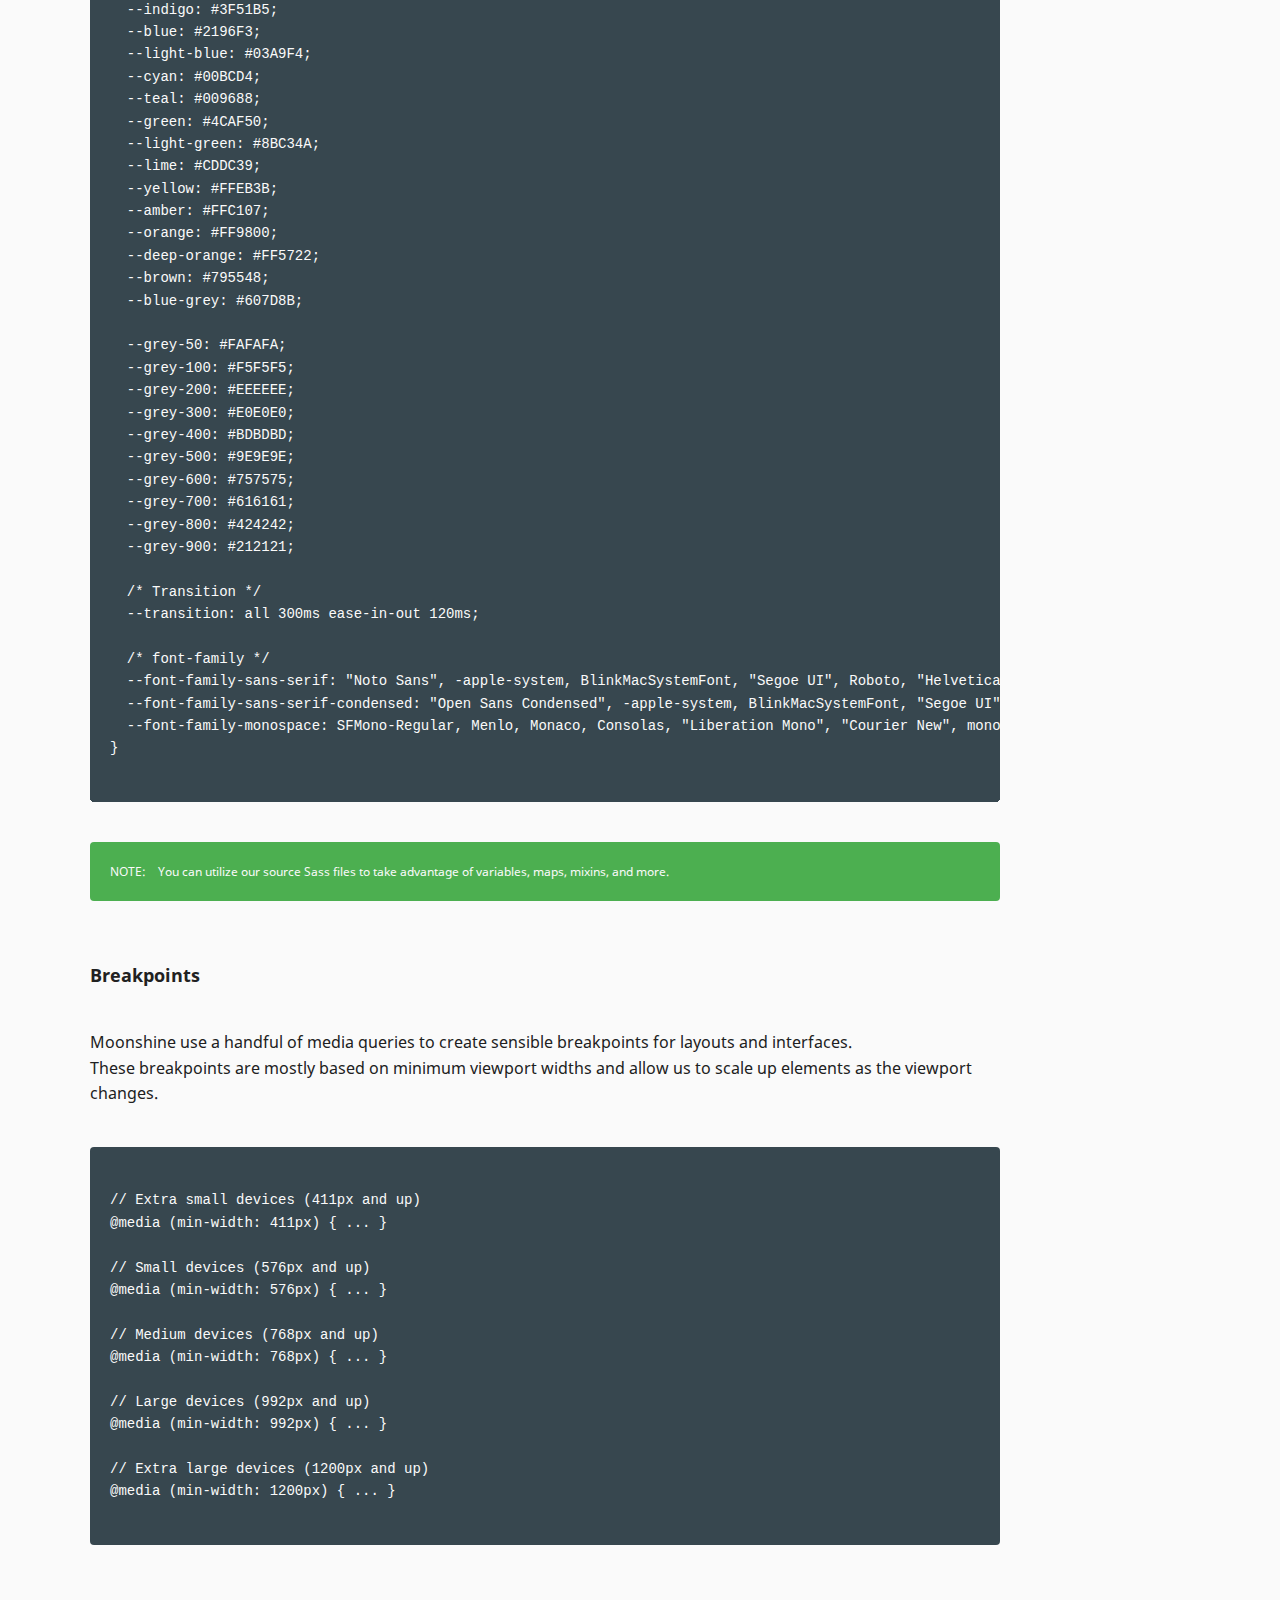
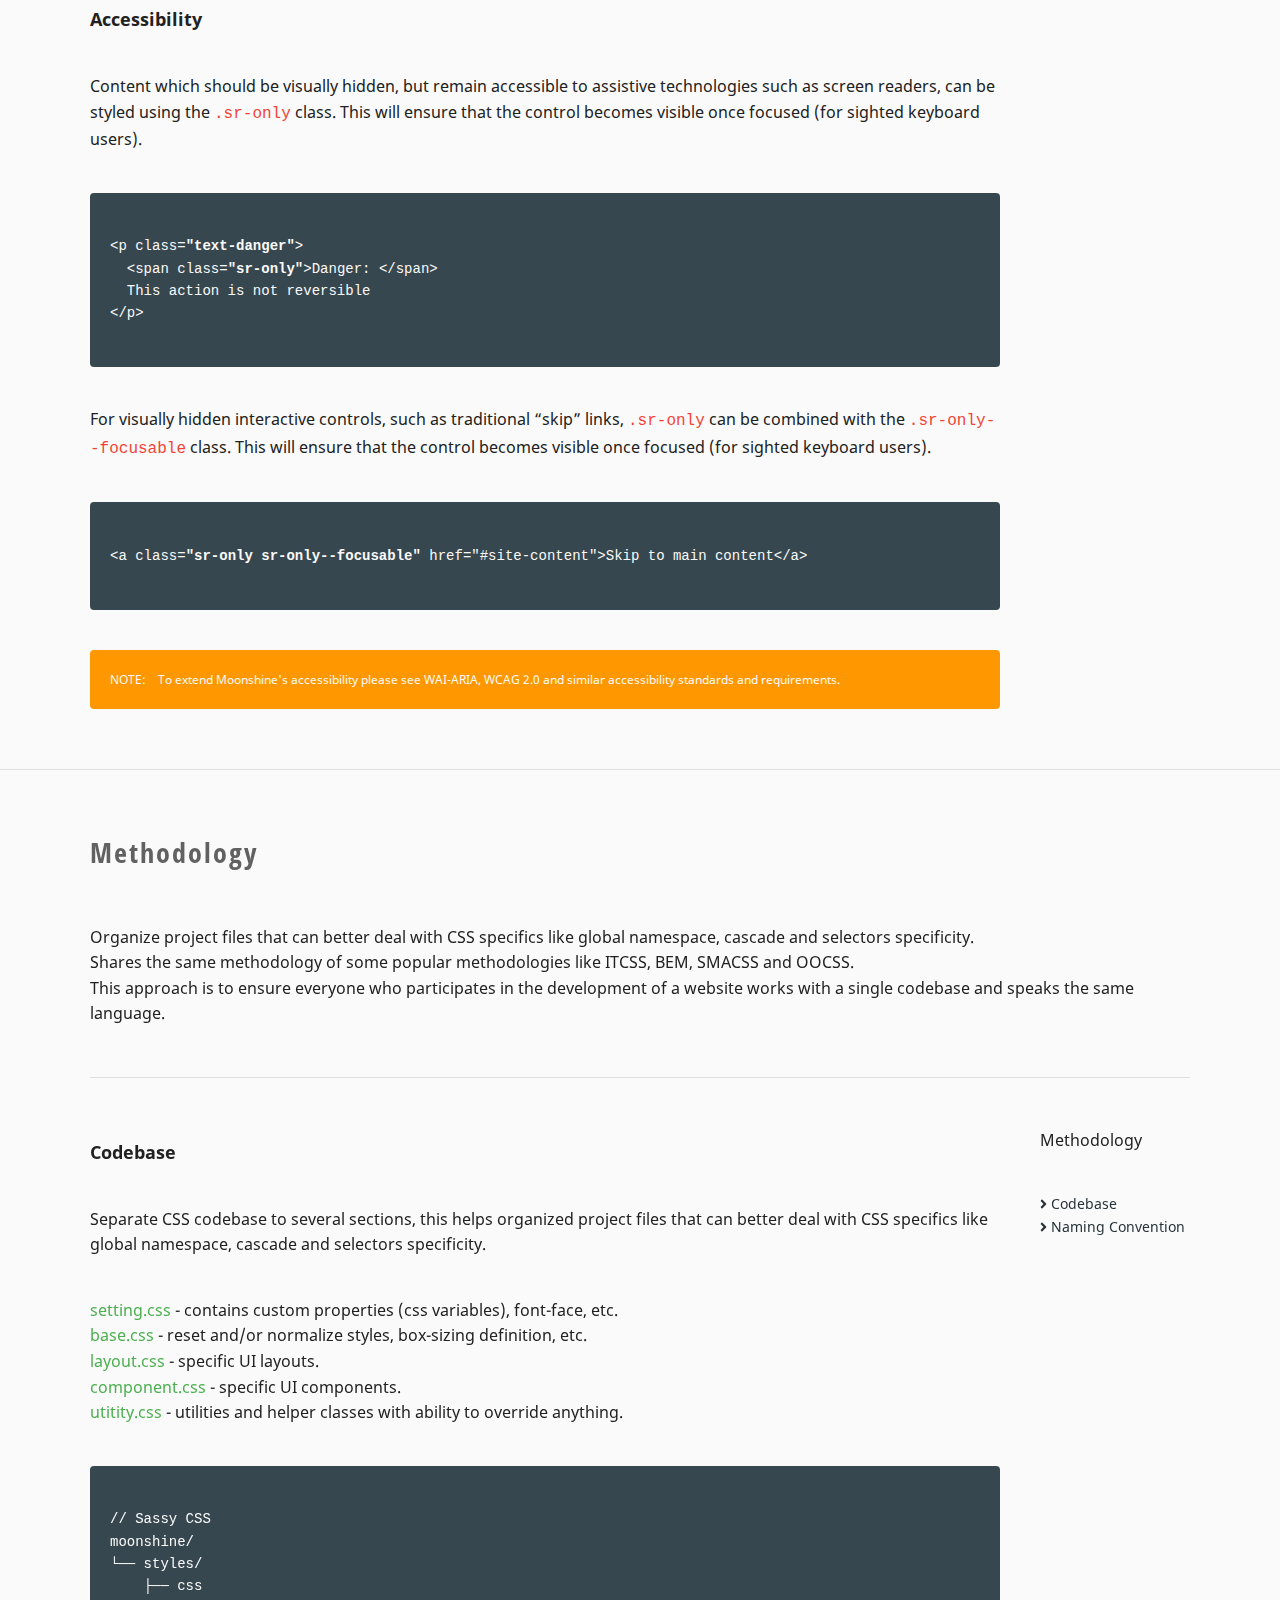
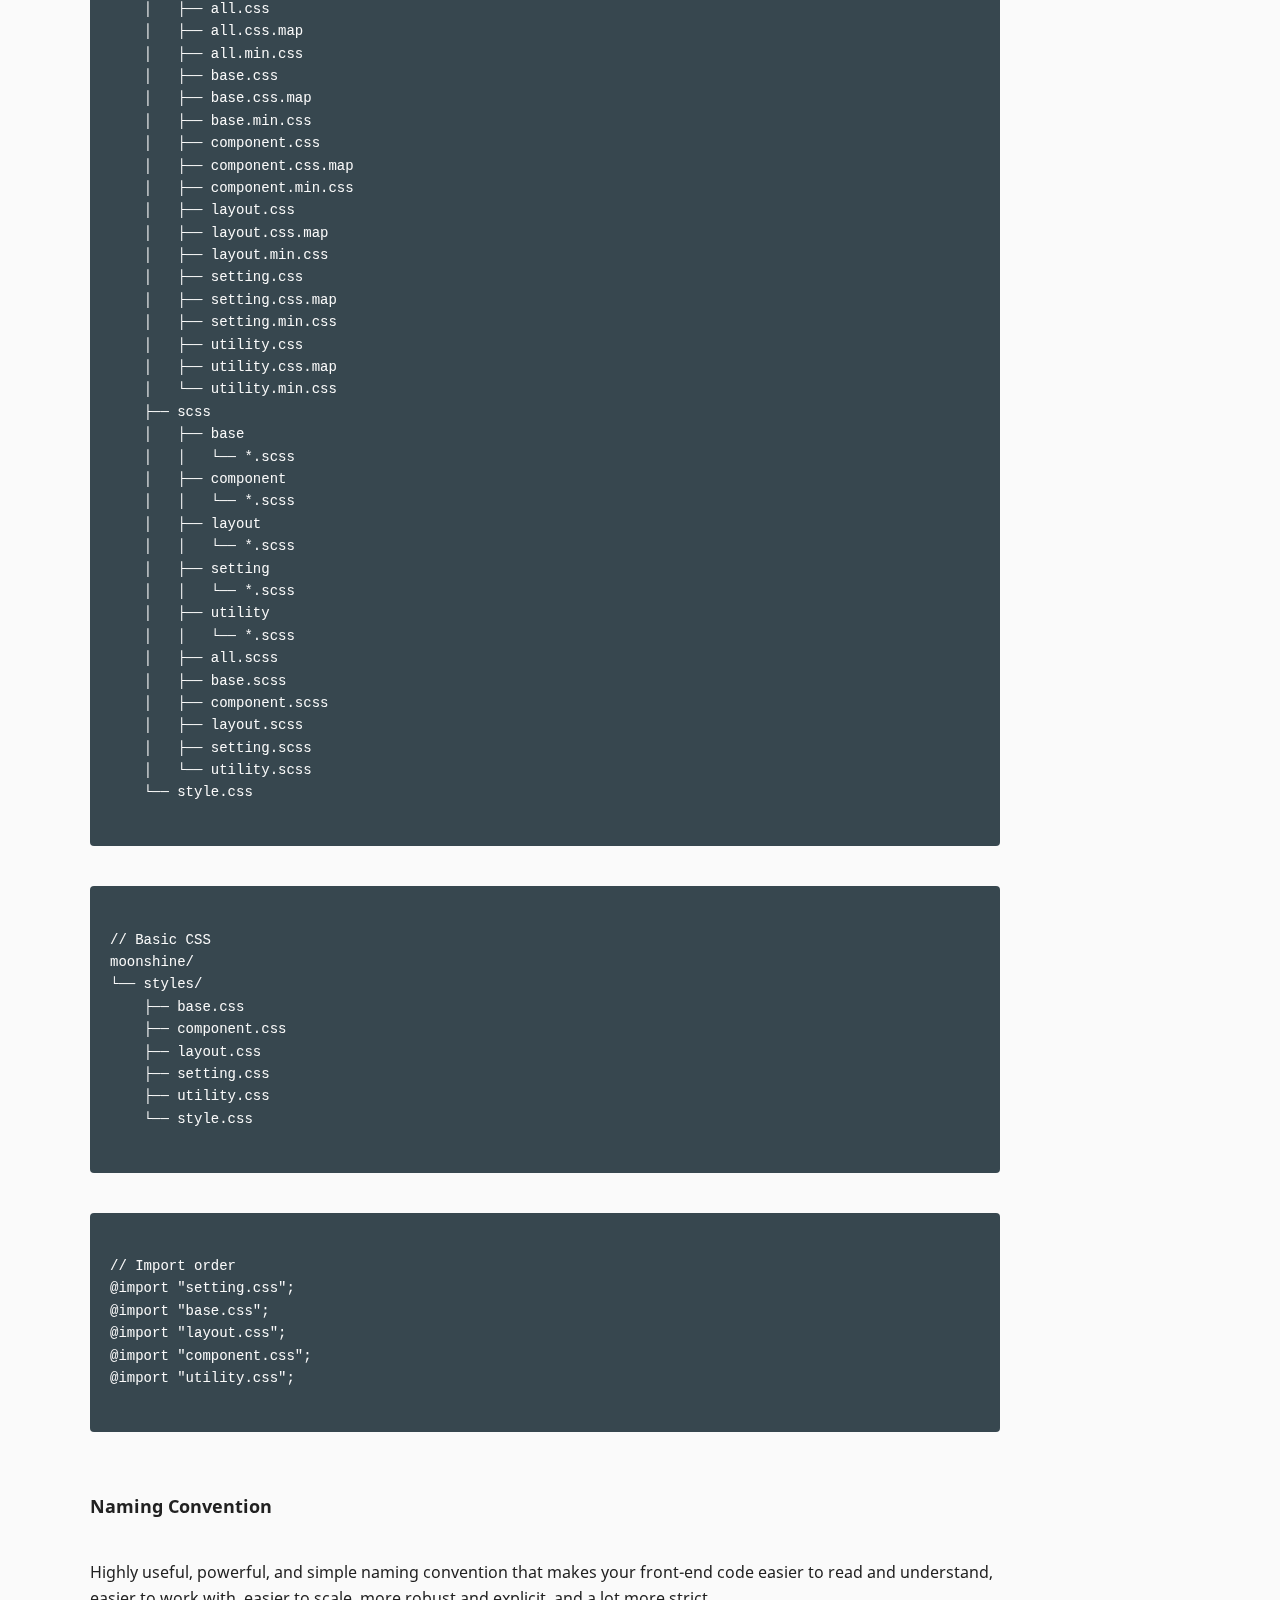
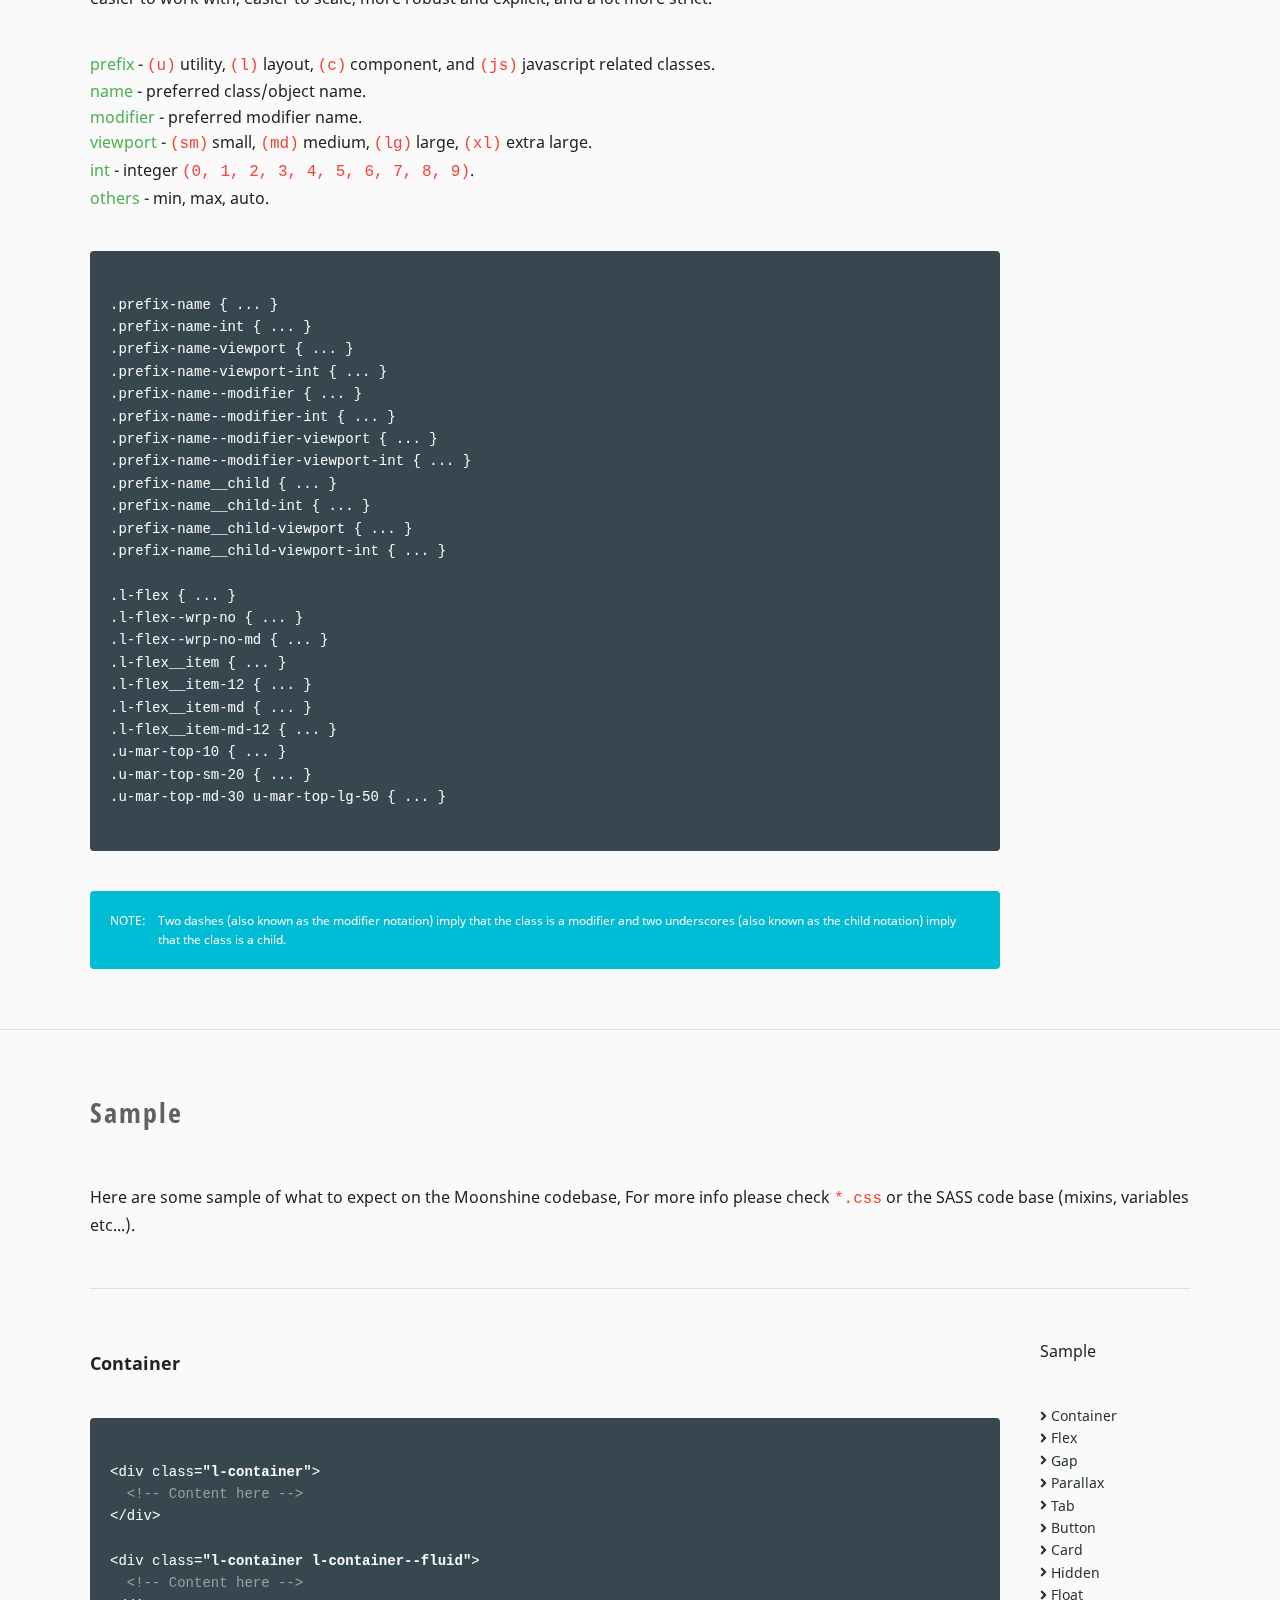
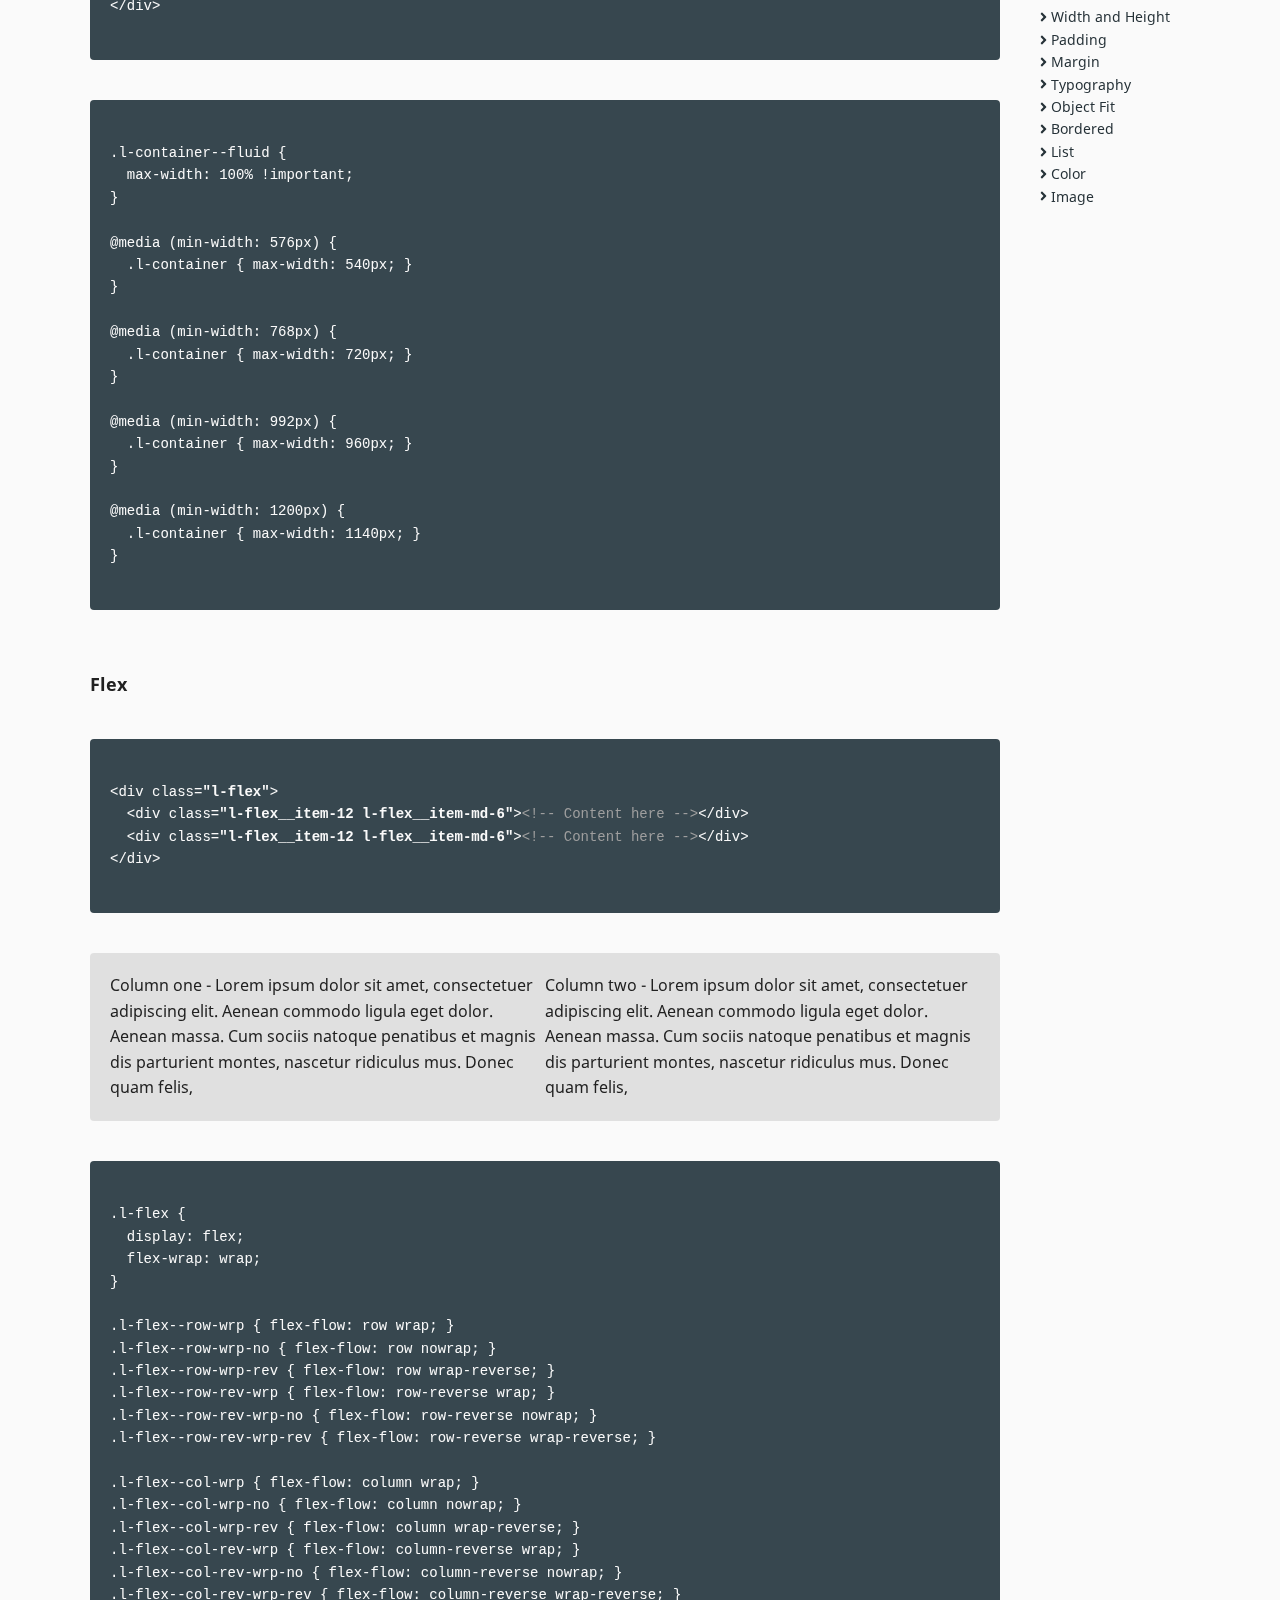
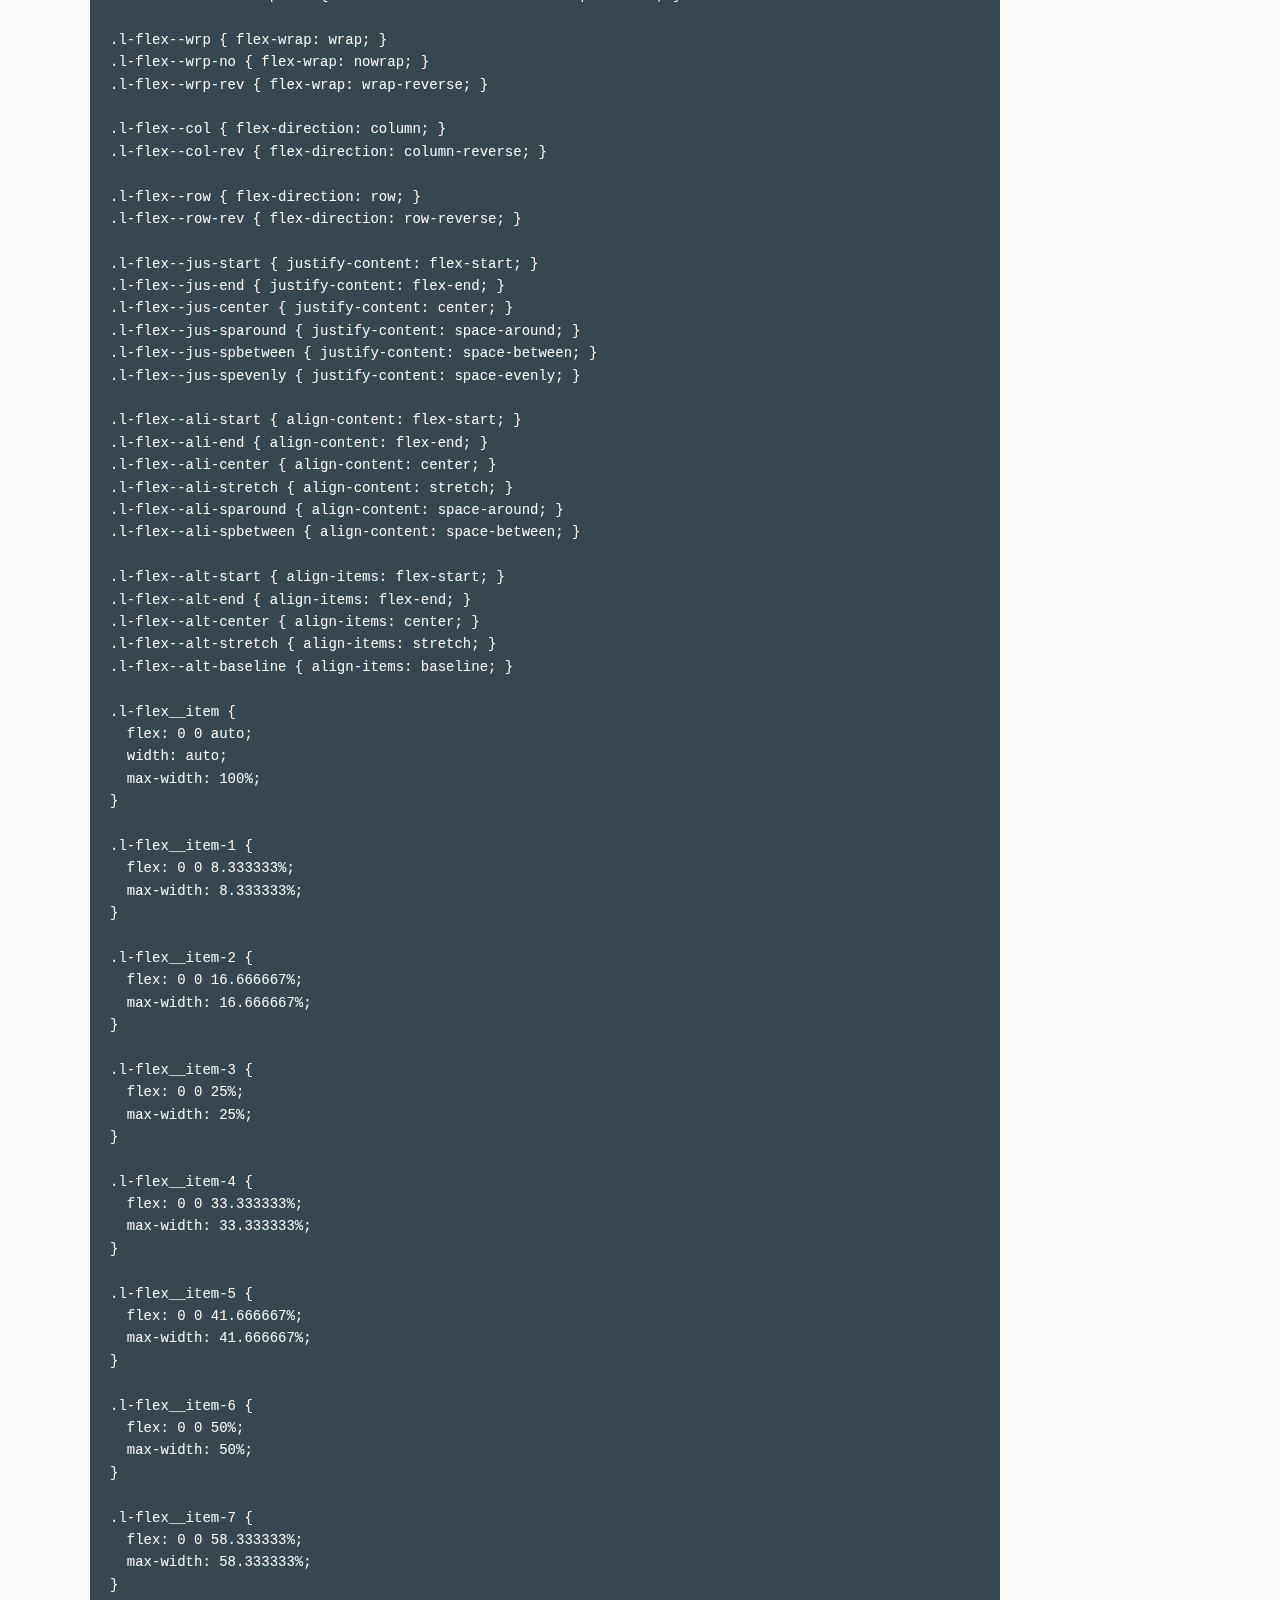
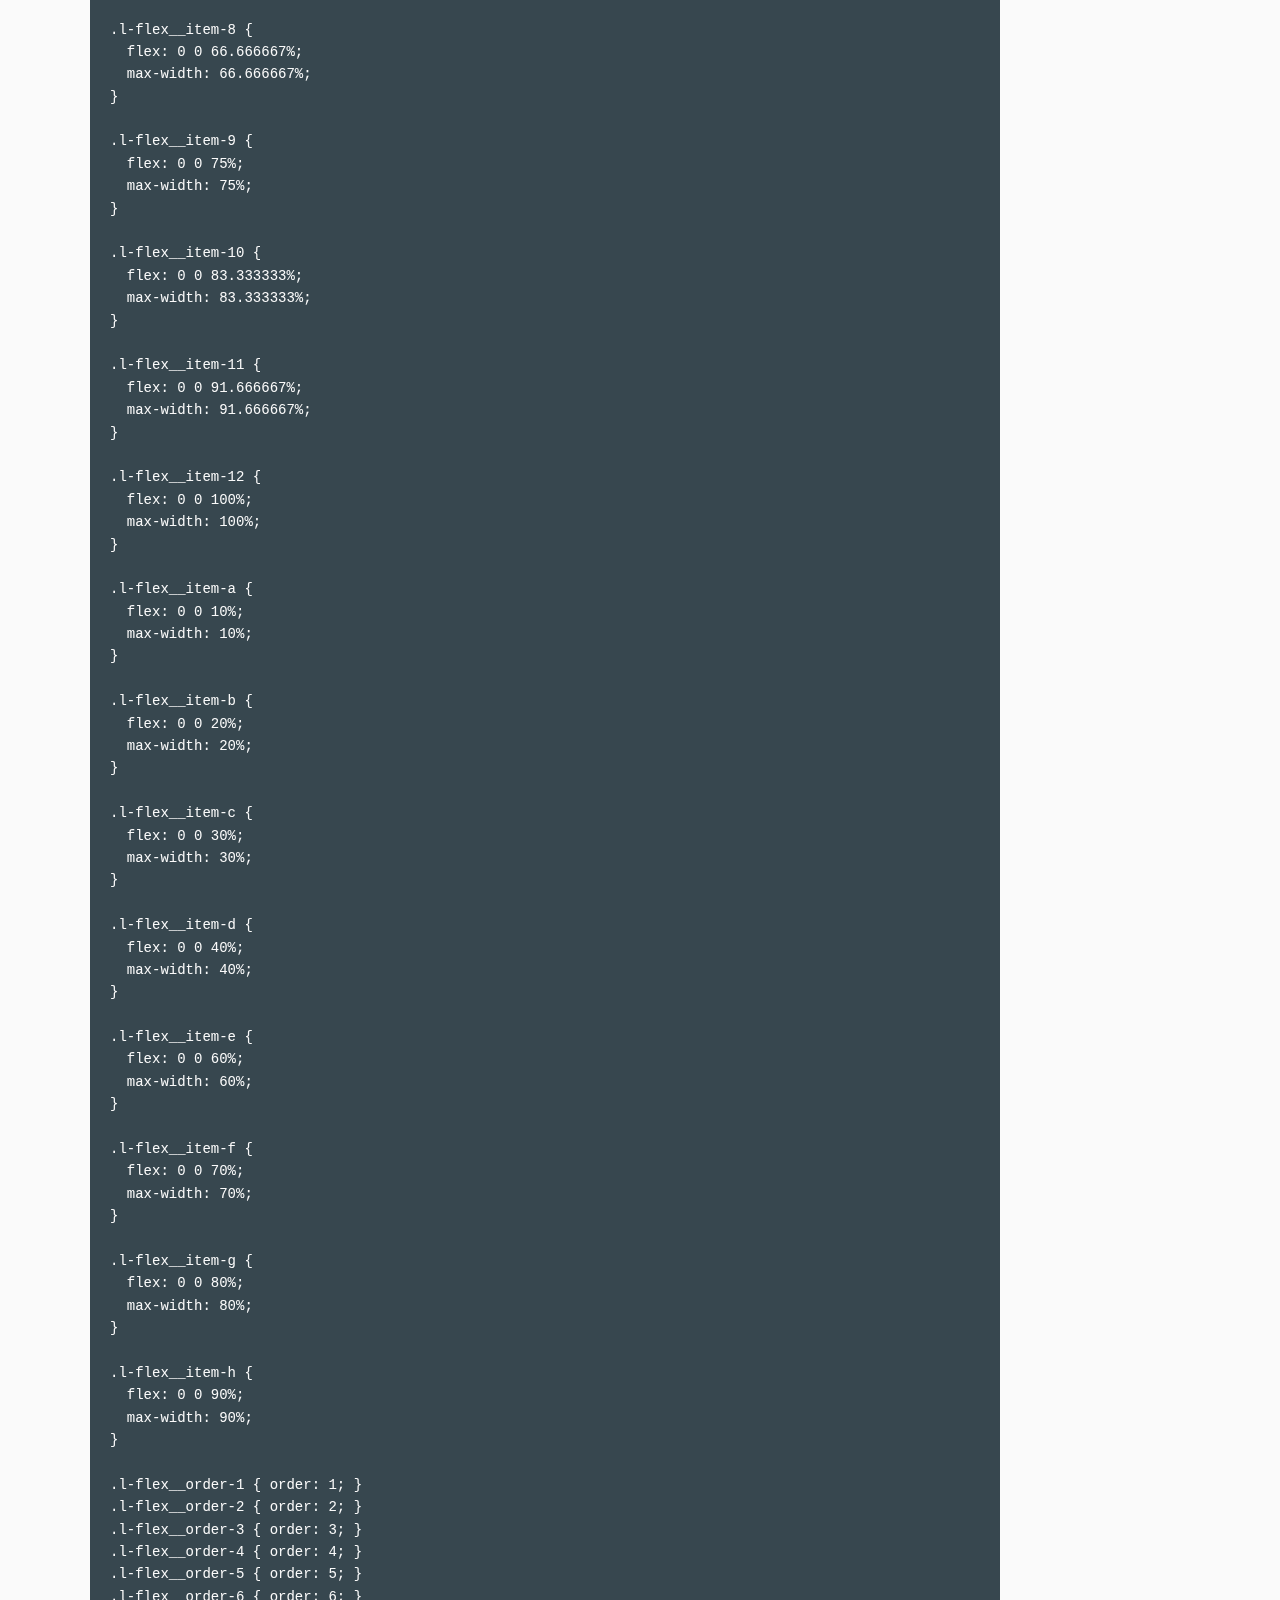
==== commit 63734f16: "Update: Documentation page updated." ====
--- a/index.html
+++ b/index.html
@@ -342,6 +342,9 @@
 
                     <div class="c-highlight">
                       <pre><code>
+                      // Extra small devices (411px and up)
+                      @media (min-width: 411px) { ... }
+
                       // Small devices (576px and up)
                       @media (min-width: 576px) { ... }
 
@@ -769,7 +772,6 @@
                       }
 
                       .l-flex__item-9 {
-                        -ms-flex: 0 0 75%;
                         flex: 0 0 75%;
                         max-width: 75%;
                       }
@@ -787,6 +789,46 @@
                       .l-flex__item-12 {
                         flex: 0 0 100%;
                         max-width: 100%;
+                      }
+
+                      .l-flex__item-a {
+                        flex: 0 0 10%;
+                        max-width: 10%;
+                      }
+
+                      .l-flex__item-b {
+                        flex: 0 0 20%;
+                        max-width: 20%;
+                      }
+
+                      .l-flex__item-c {
+                        flex: 0 0 30%;
+                        max-width: 30%;
+                      }
+
+                      .l-flex__item-d {
+                        flex: 0 0 40%;
+                        max-width: 40%;
+                      }
+
+                      .l-flex__item-e {
+                        flex: 0 0 60%;
+                        max-width: 60%;
+                      }
+
+                      .l-flex__item-f {
+                        flex: 0 0 70%;
+                        max-width: 70%;
+                      }
+
+                      .l-flex__item-g {
+                        flex: 0 0 80%;
+                        max-width: 80%;
+                      }
+
+                      .l-flex__item-h {
+                        flex: 0 0 90%;
+                        max-width: 90%;
                       }
 
                       .l-flex__order-1 { order: 1; }
@@ -1812,14 +1854,14 @@
               <p class="u-mar-bottom-20 u-mar-bottom-lg-40">Some great works that are included in Moonshine.</p>
 
               <ul class="u-list">
-                <li><a href="https://jquery.com/">jQuery (v3.4.1)&nbsp;<i class="fas fa-external-link-square-alt"></i></a></li>
-                <li><a href="https://modernizr.com/">Modernizr (v3.7.1)&nbsp;<i class="fas fa-external-link-square-alt"></i></a></li>
-                <li><a href="https://github.com/fregante/object-fit-images/">Object-Fit Images (v3.2.3)&nbsp;<i class="fas fa-external-link-square-alt"></i></a></li>
-                <li><a href="https://github.com/h5bp/server-configs-apache">Apache Server Configs (v3.2.1)&nbsp;<i class="fas fa-external-link-square-alt"></i></a></li>
-                <li><a href="https://necolas.github.io/normalize.css/">Normalize (v8.0.1)&nbsp;<i class="fas fa-external-link-square-alt"></i></a></li>
-                <li><a href="https://fontawesome.com/">Font Awesome (v5.10.1)&nbsp;<i class="fas fa-external-link-square-alt"></i></a></li>
-                <li><a href="https://fonts.google.com/">Google Fonts&nbsp;<i class="fas fa-external-link-square-alt"></i></a></li>
-                <li><a href="https://editorconfig.org">EditorConfig&nbsp;<i class="fas fa-external-link-square-alt"></i></a></li>
+                <li><a href="https://jquery.com/">jQuery (v3.4.1)&nbsp;<i class="fas fa-external-link-square-alt u-font-small"></i></a></li>
+                <li><a href="https://modernizr.com/">Modernizr (v3.7.1)&nbsp;<i class="fas fa-external-link-square-alt u-font-small"></i></a></li>
+                <li><a href="https://github.com/fregante/object-fit-images/">Object-Fit Images (v3.2.3)&nbsp;<i class="fas fa-external-link-square-alt u-font-small"></i></a></li>
+                <li><a href="https://github.com/h5bp/server-configs-apache">Apache Server Configs (v3.2.1)&nbsp;<i class="fas fa-external-link-square-alt u-font-small"></i></a></li>
+                <li><a href="https://necolas.github.io/normalize.css/">Normalize (v8.0.1)&nbsp;<i class="fas fa-external-link-square-alt u-font-small"></i></a></li>
+                <li><a href="https://fontawesome.com/">Font Awesome (v5.10.1)&nbsp;<i class="fas fa-external-link-square-alt u-font-small"></i></a></li>
+                <li><a href="https://fonts.google.com/">Google Fonts&nbsp;<i class="fas fa-external-link-square-alt u-font-small"></i></a></li>
+                <li><a href="https://editorconfig.org">EditorConfig&nbsp;<i class="fas fa-external-link-square-alt u-font-small"></i></a></li>
               </ul>
 
             </section><!-- End - section -->
@@ -1837,7 +1879,6 @@
               <ul class="u-list u-mar-bottom-20">
                 <li>Updated "utility" styles.</li>
                 <li>Updated "normalize" (modified).</li>
-                <li>Updated "base" styles (normalize is now on reset).</li>
                 <li>Minor changes and fixes.</li>
               </ul>
 
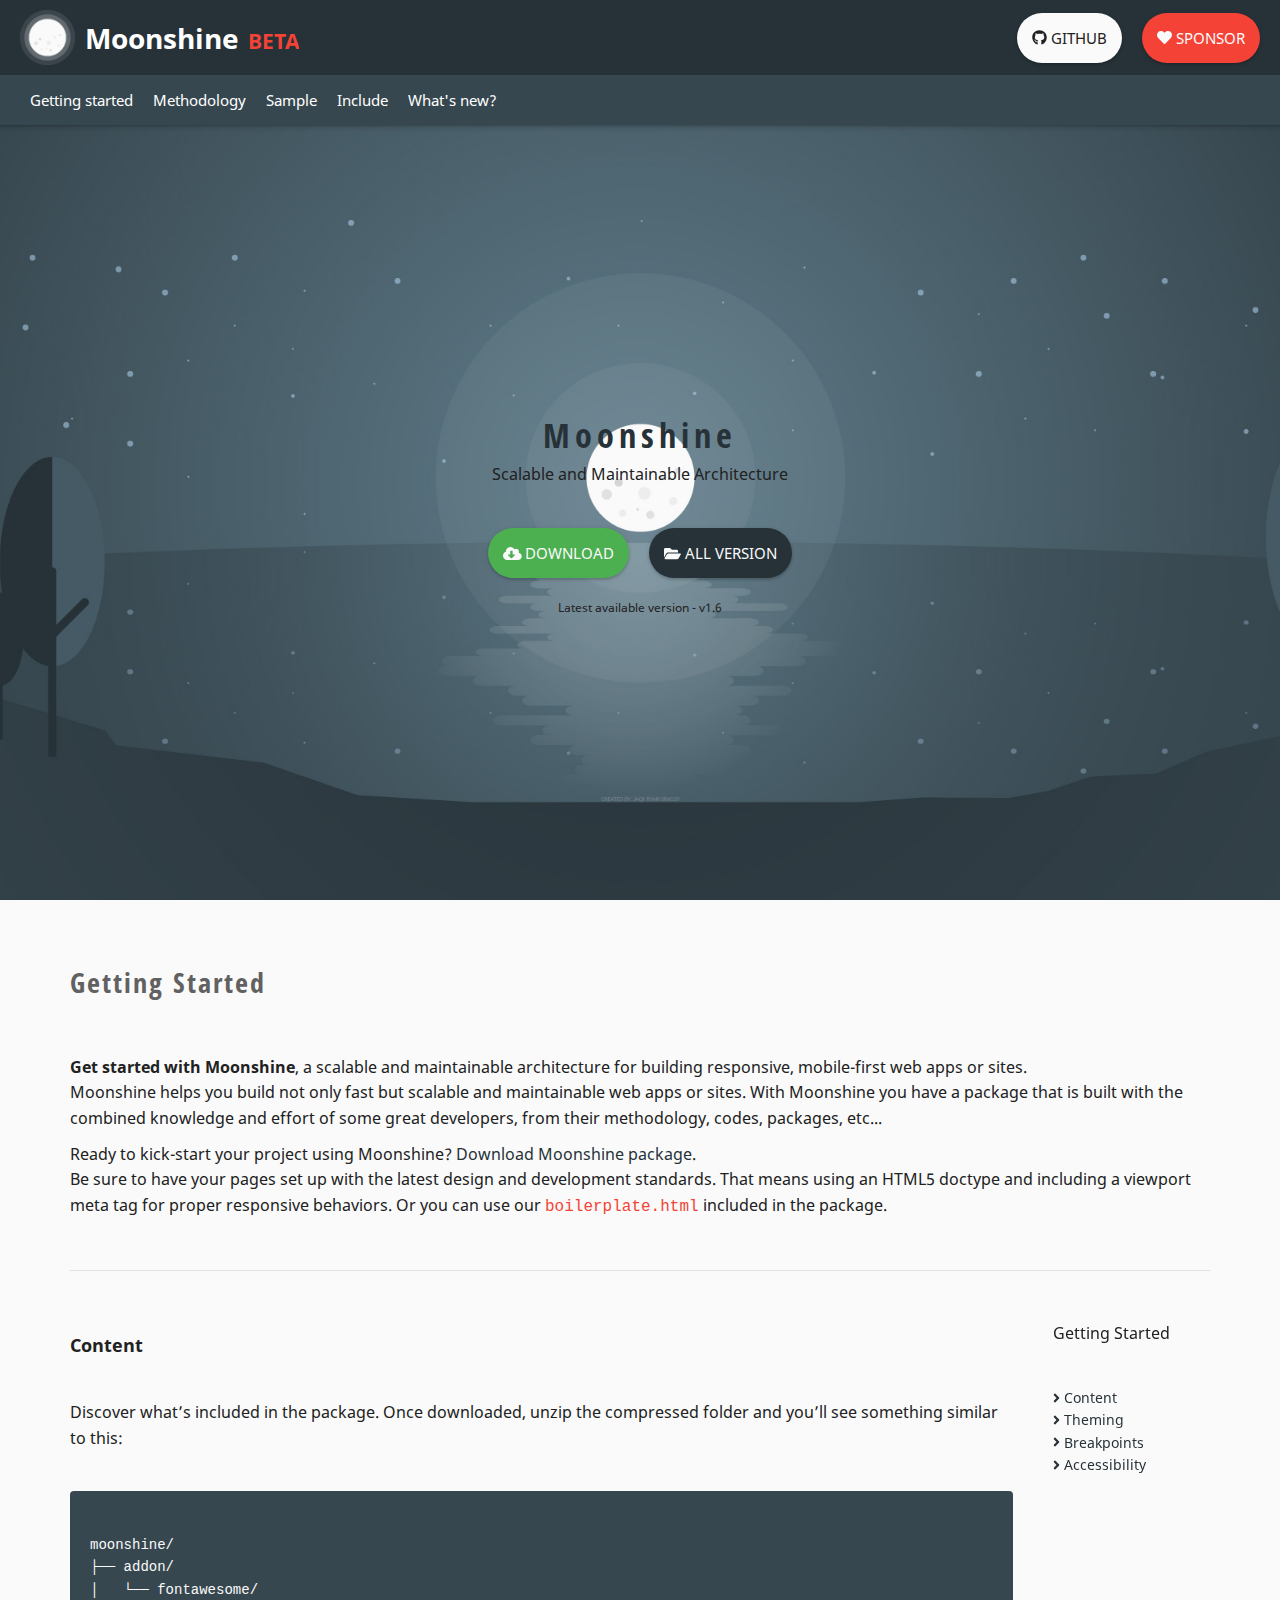
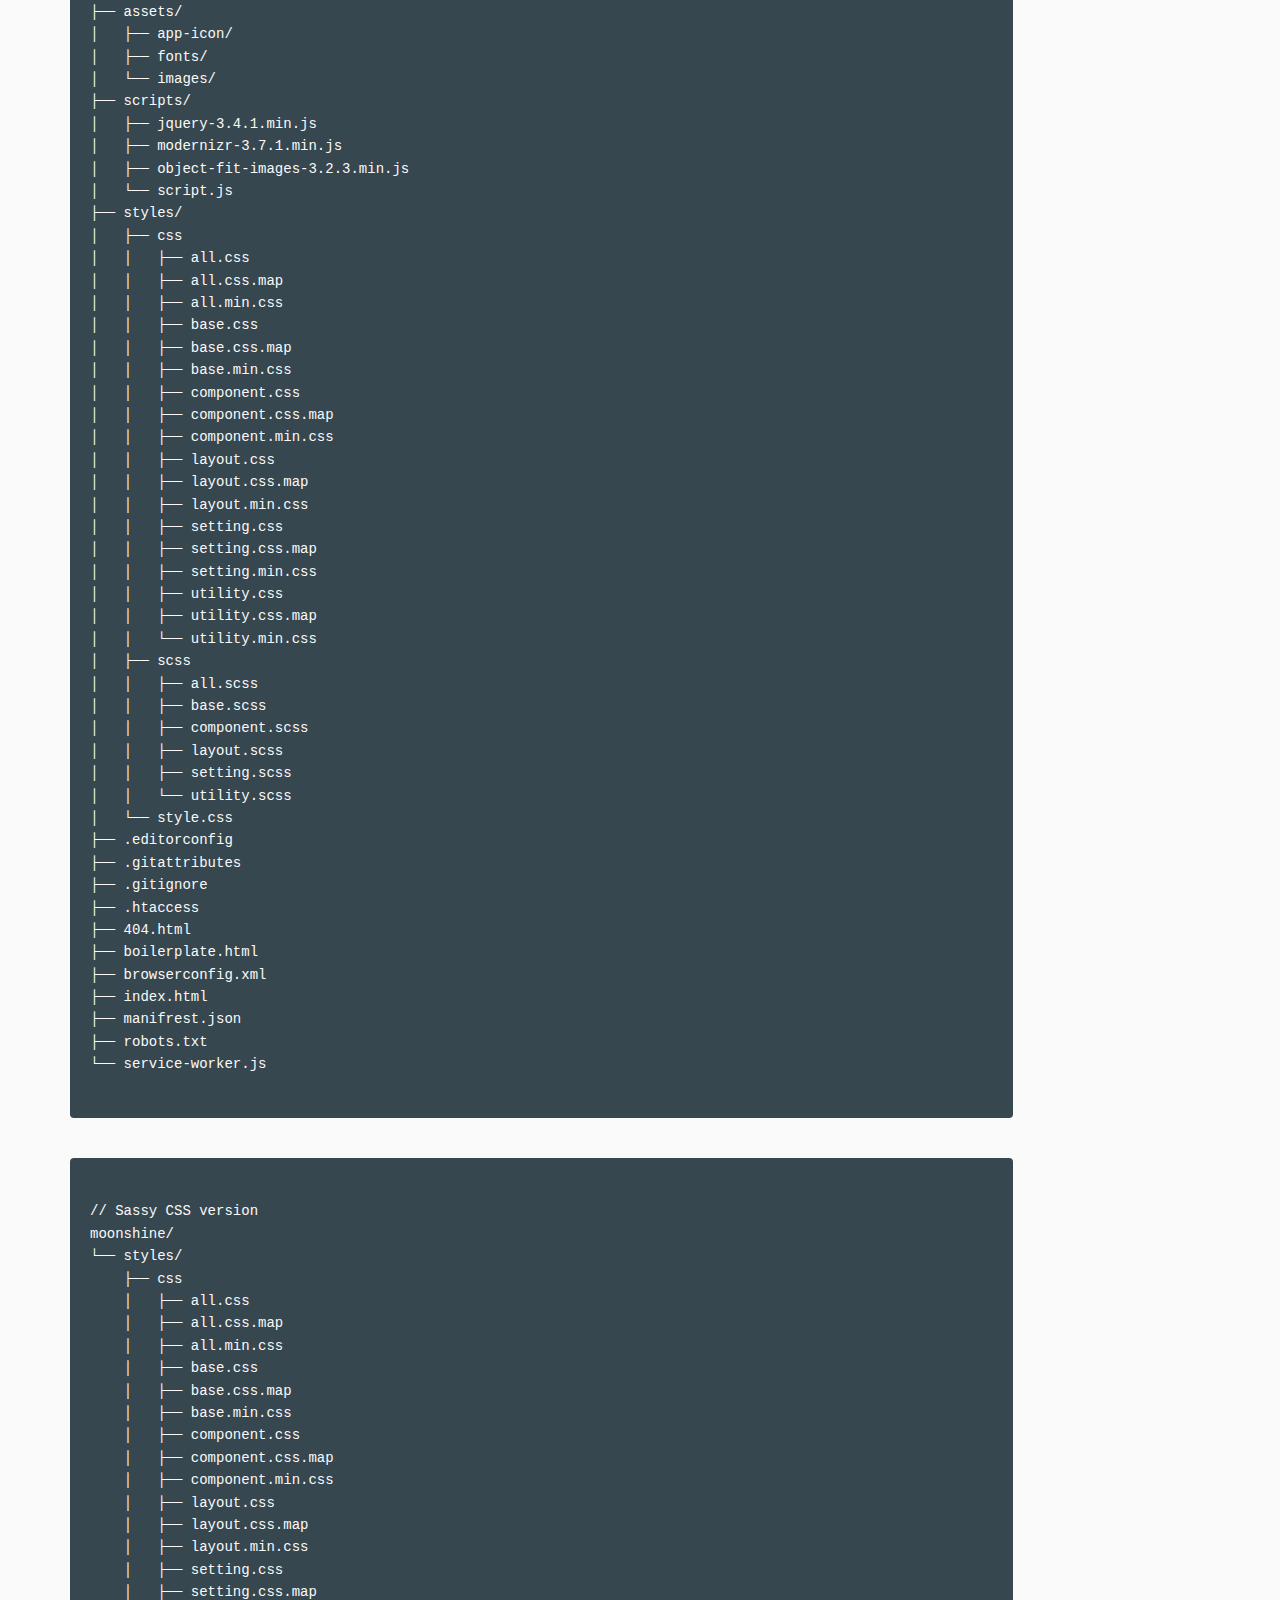
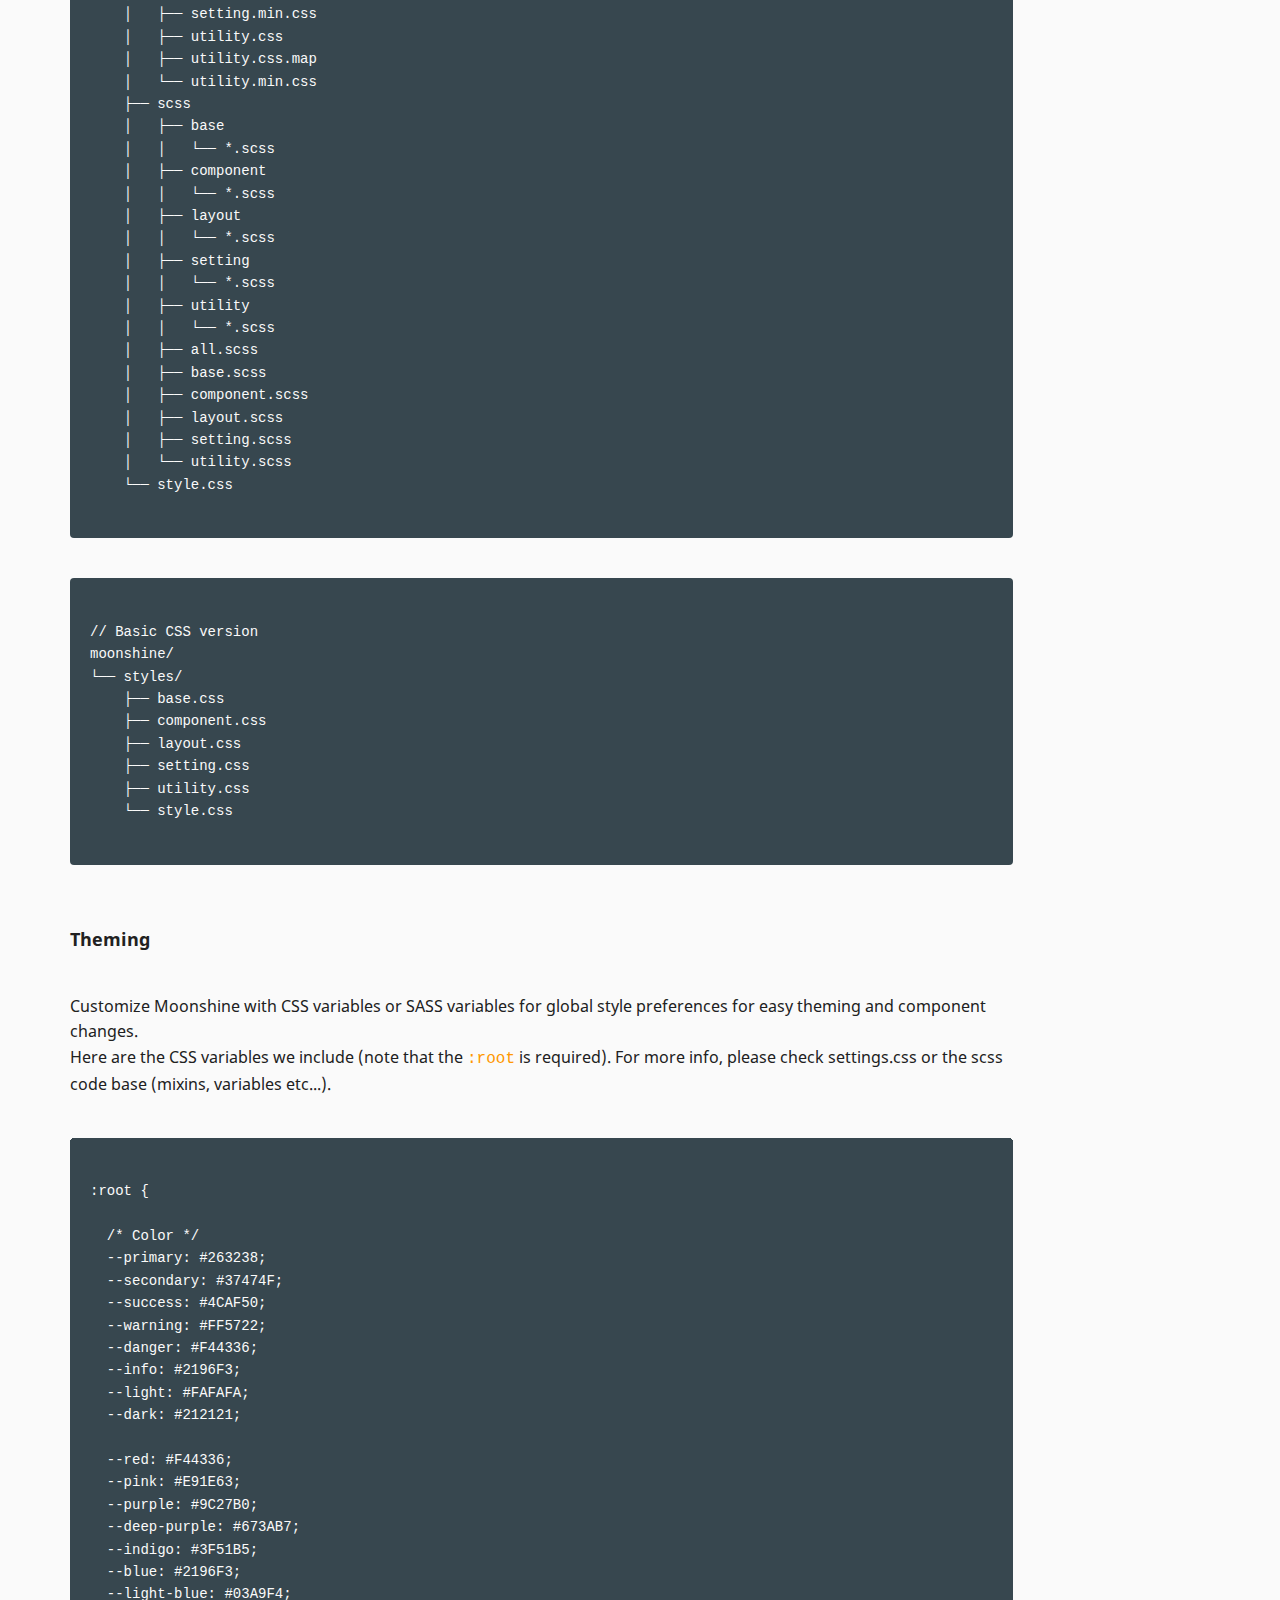
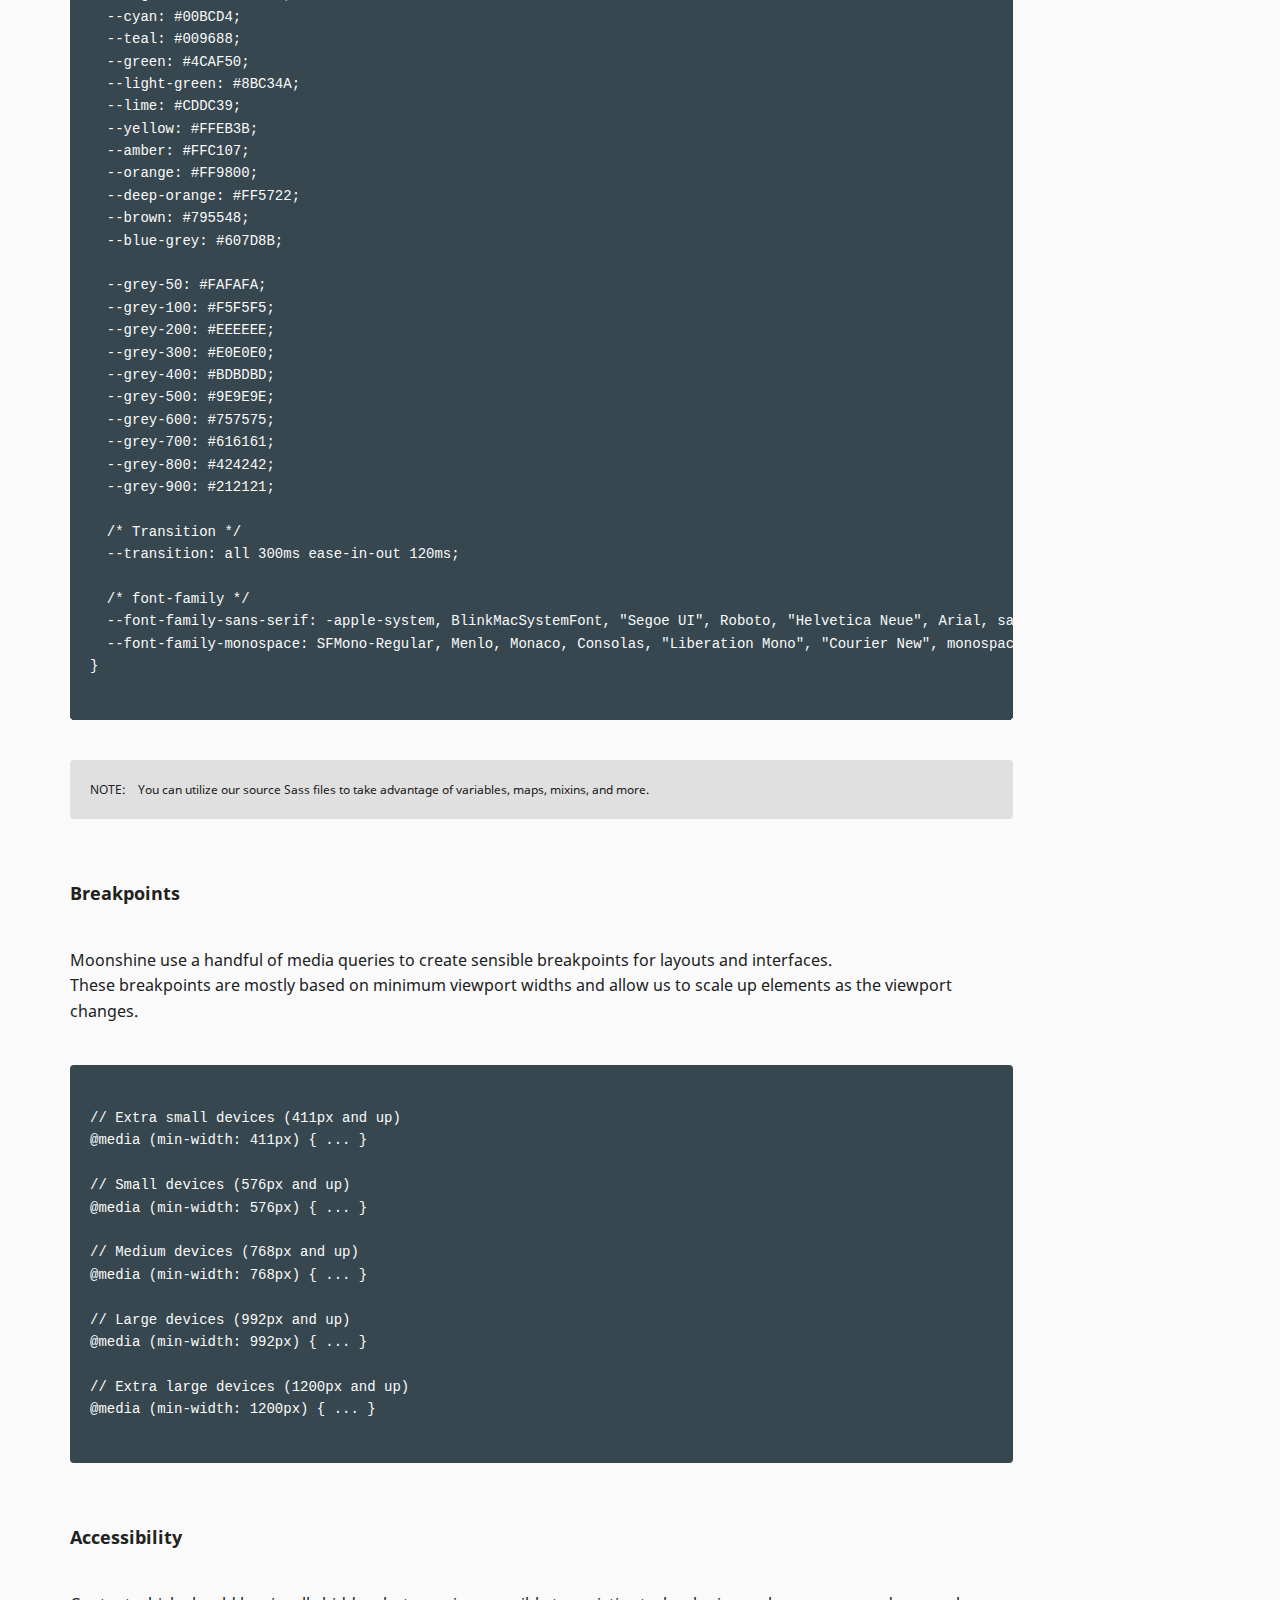
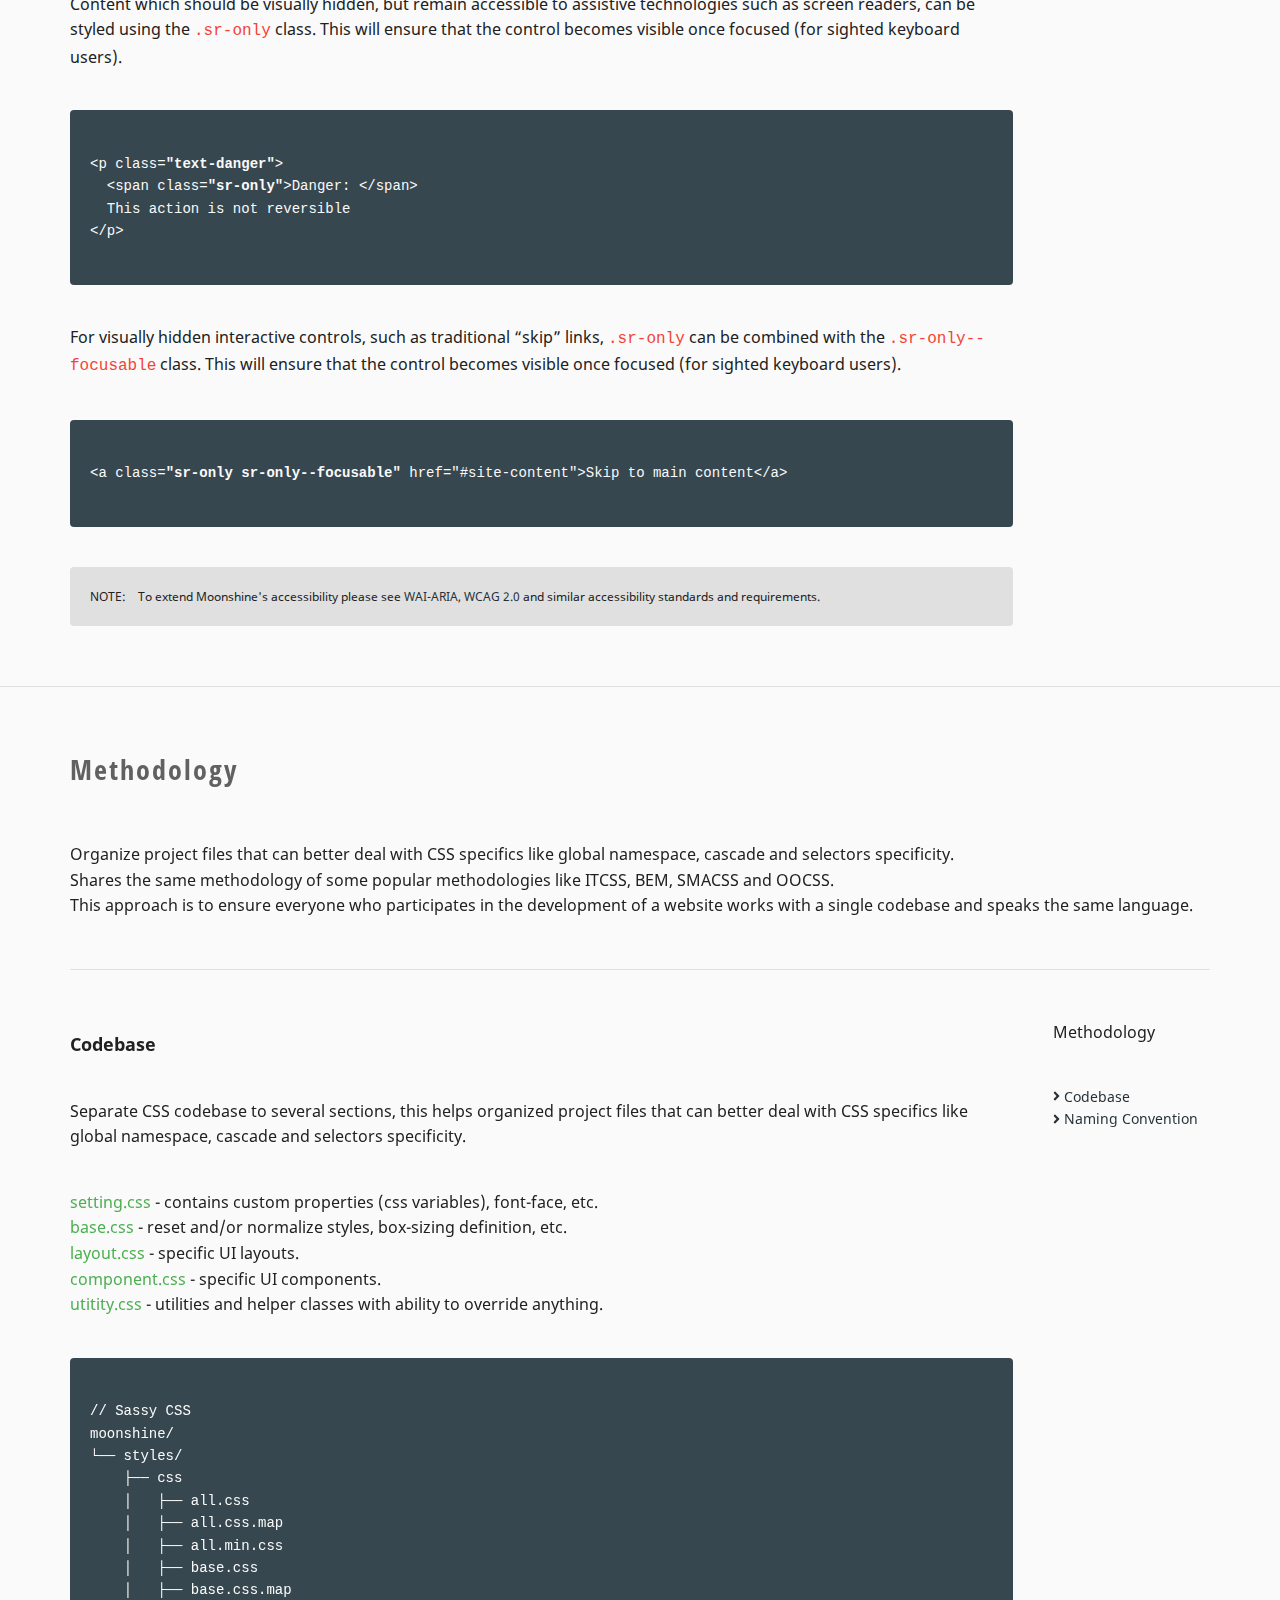
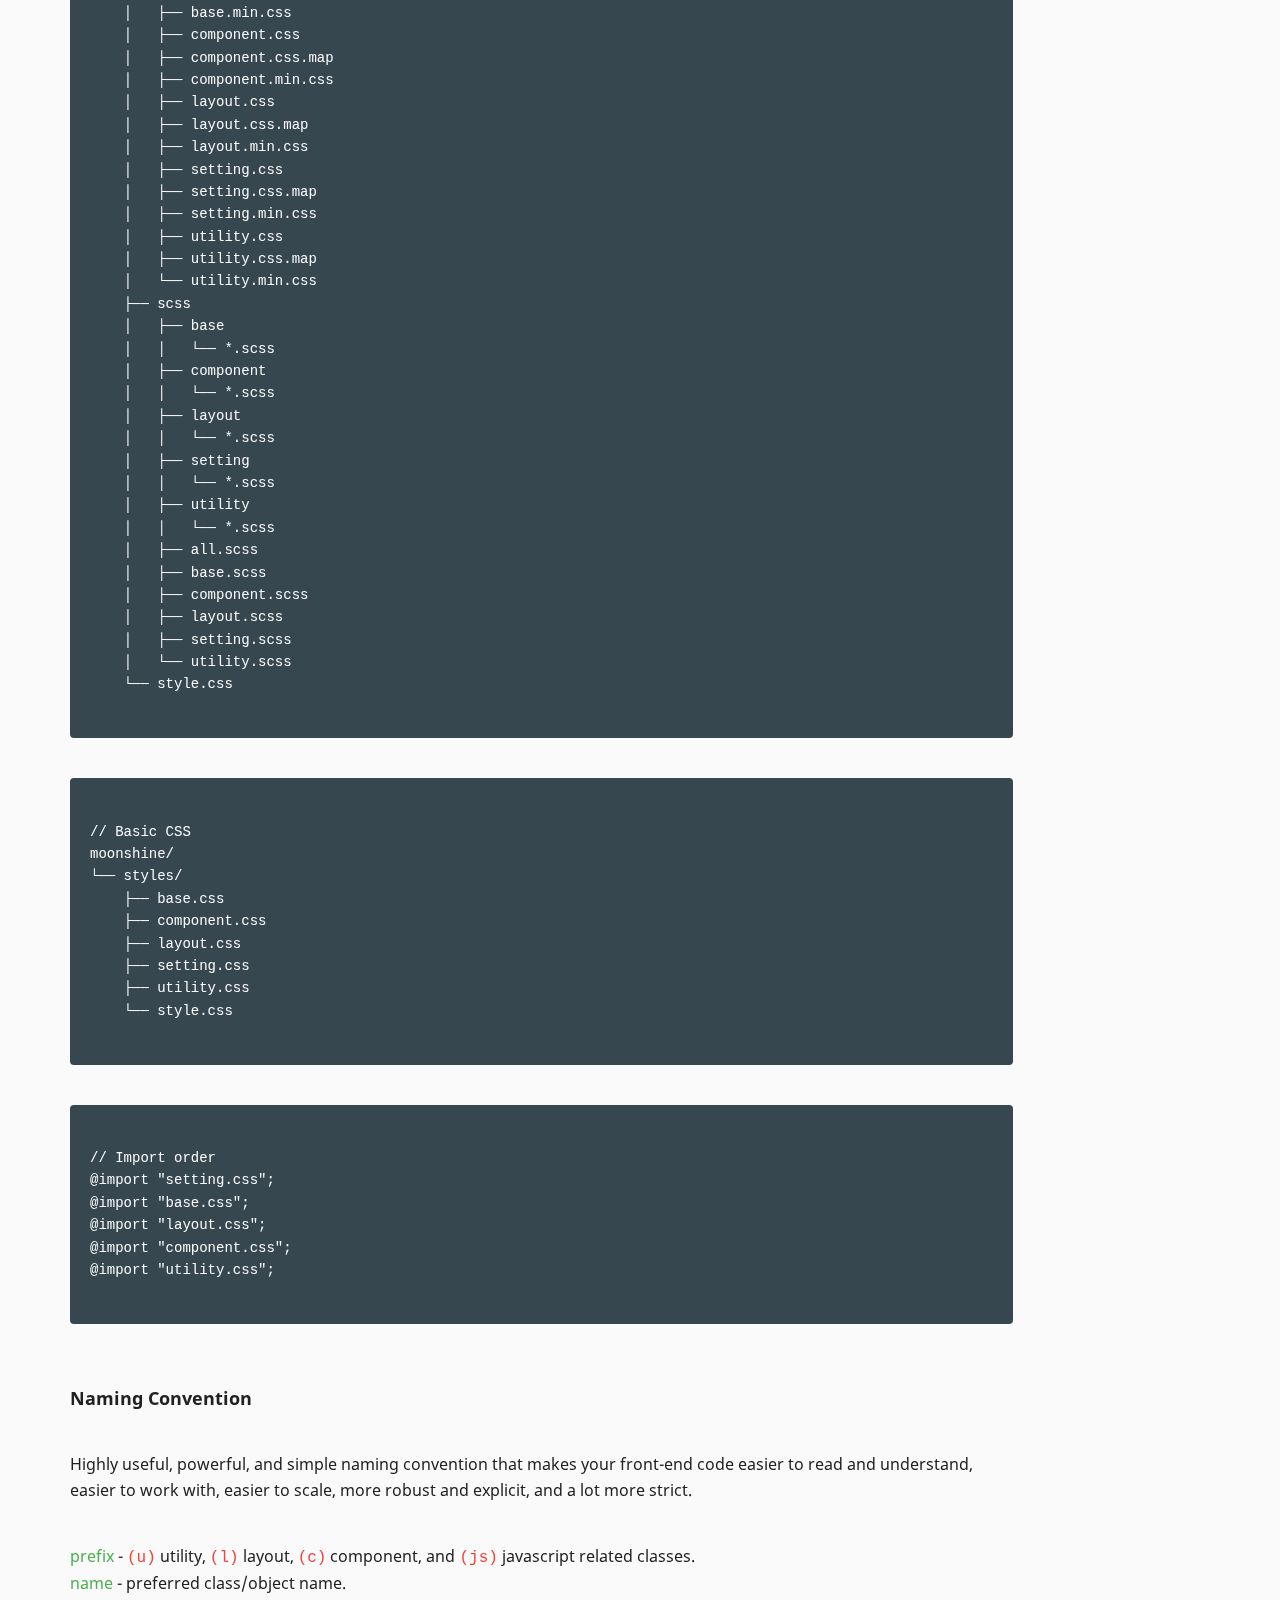
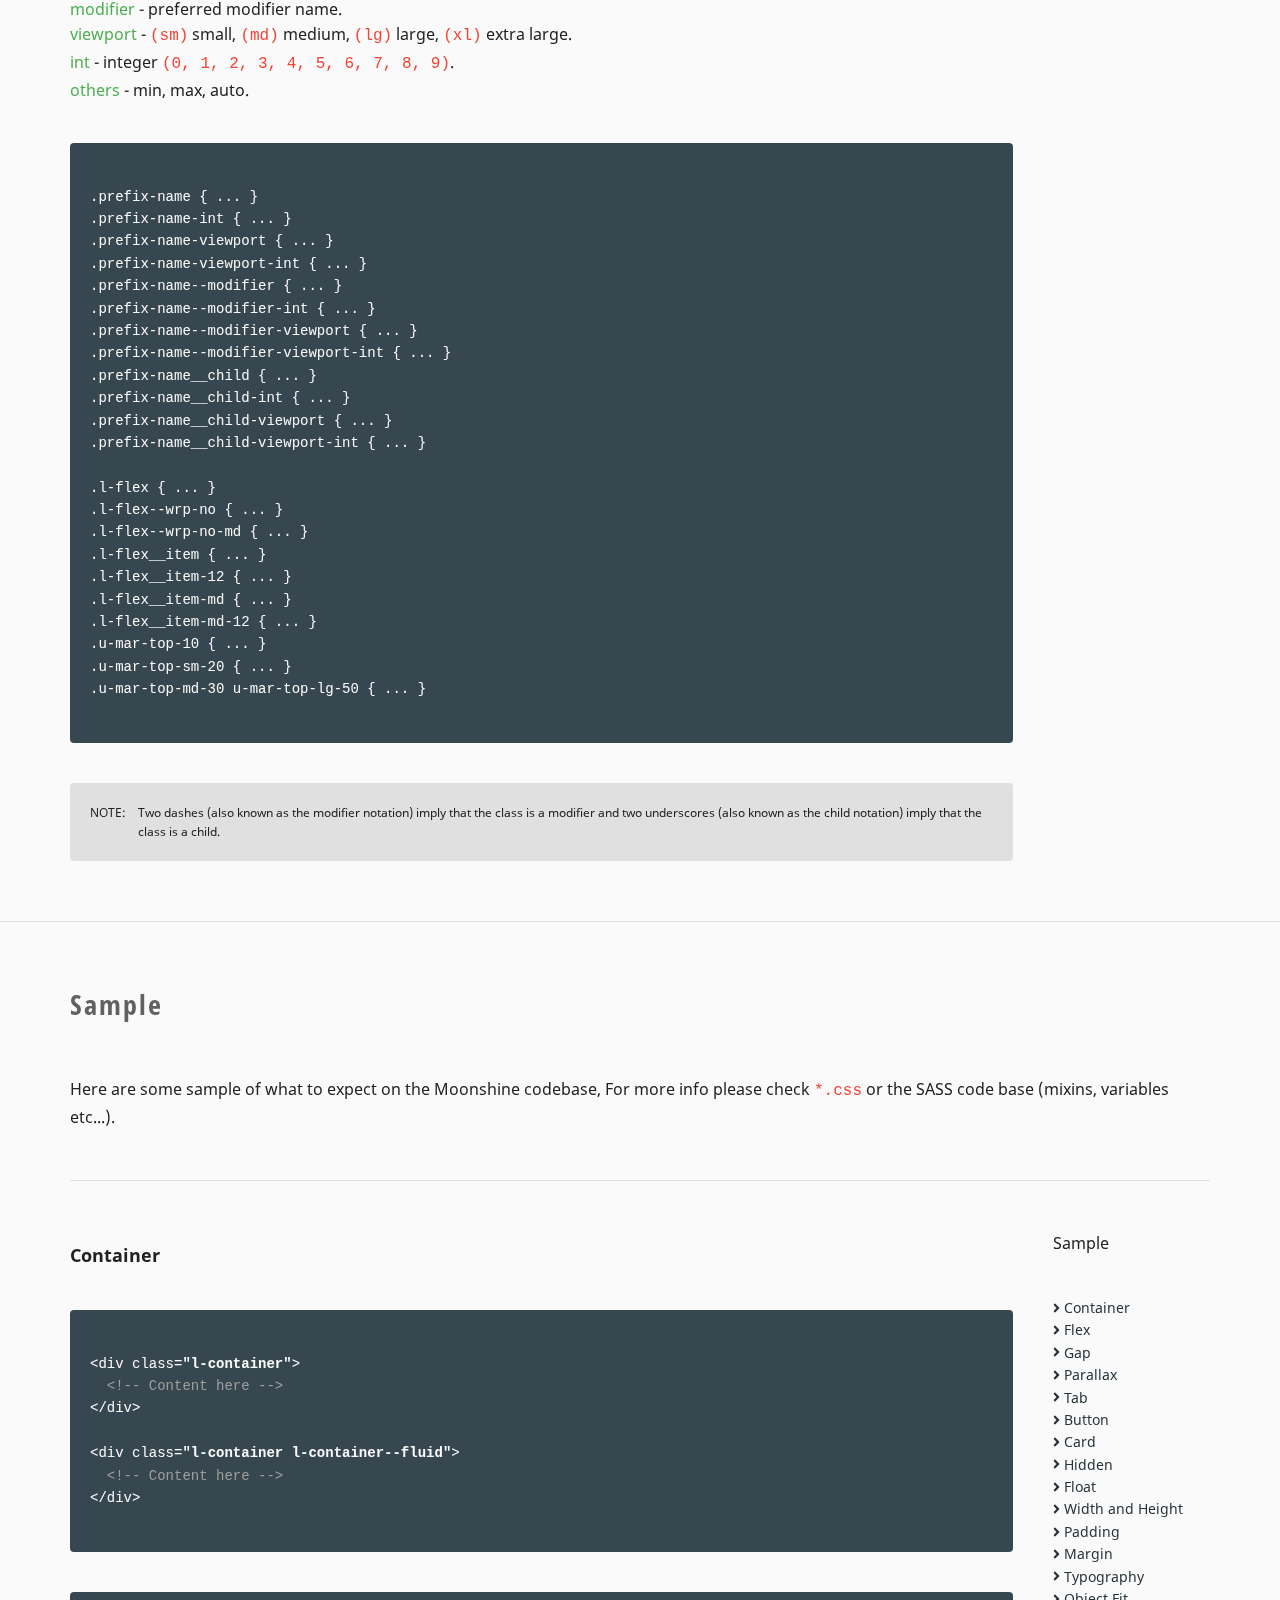
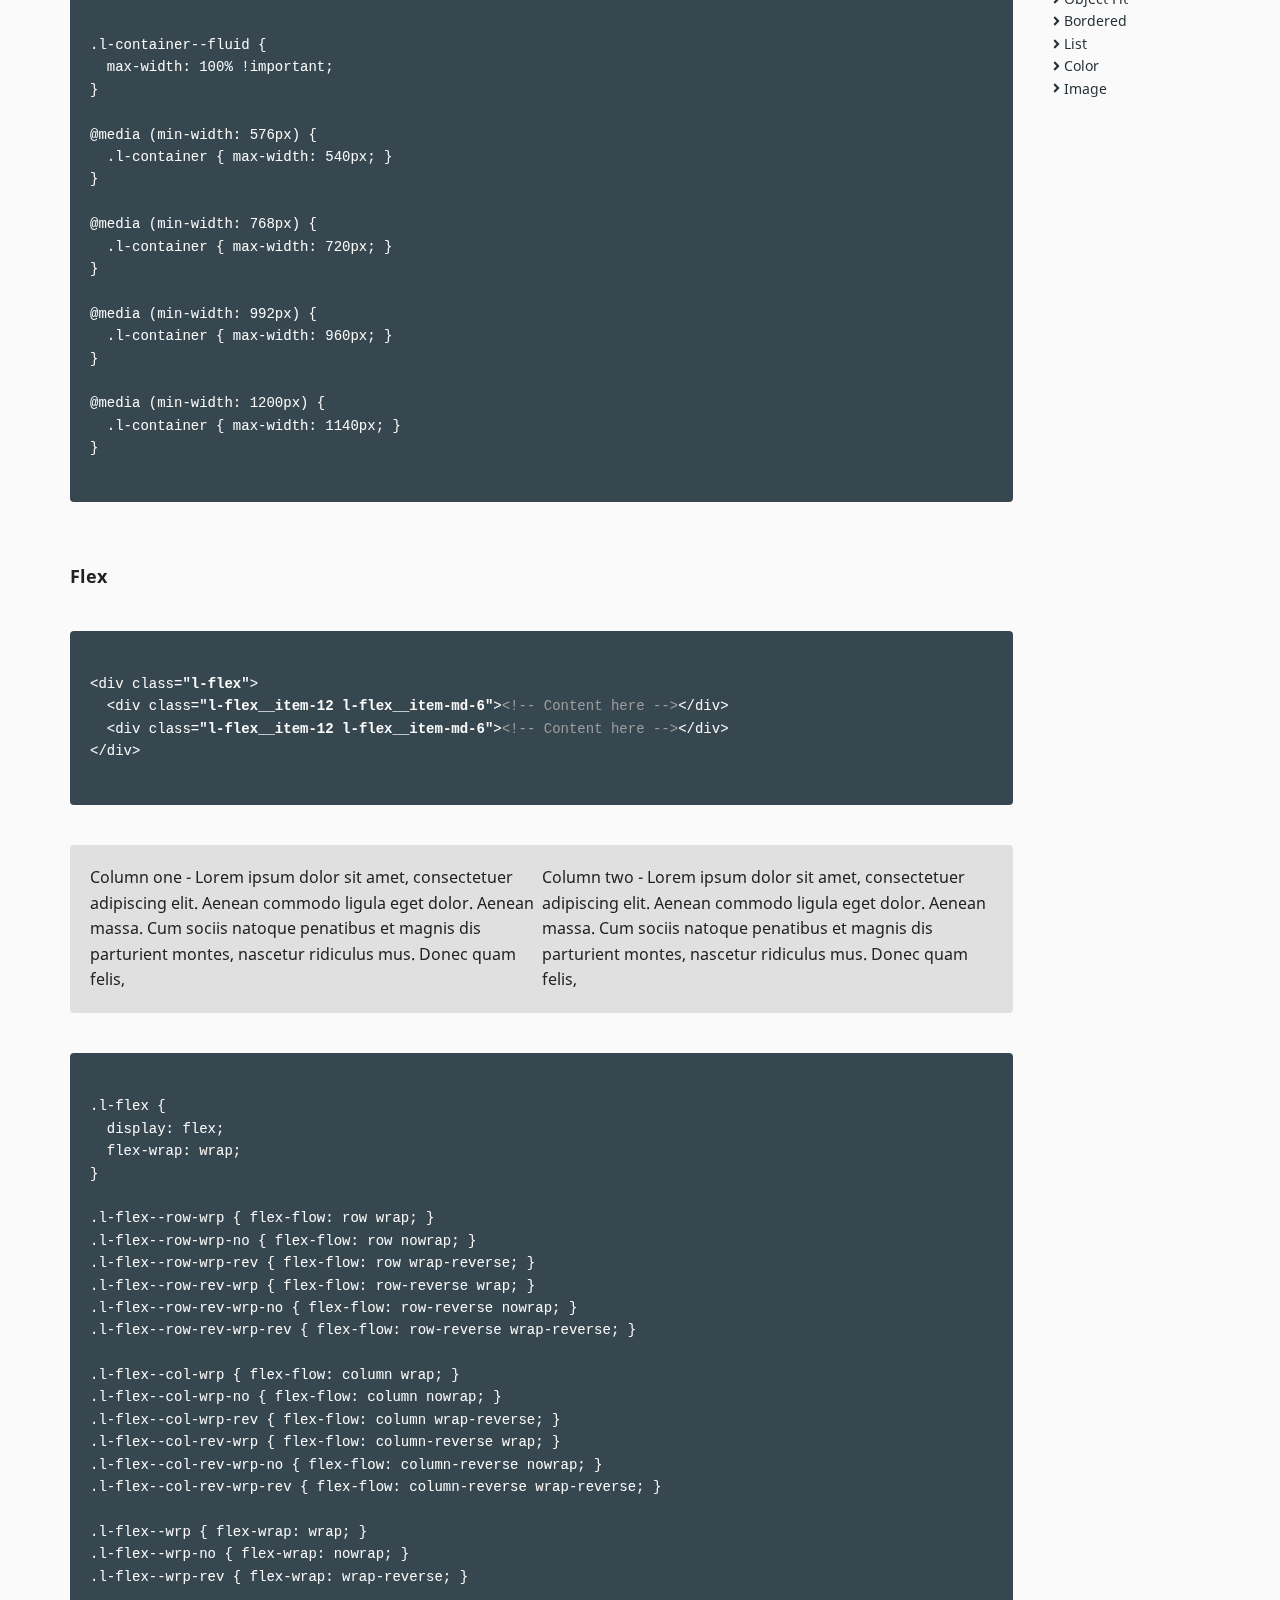
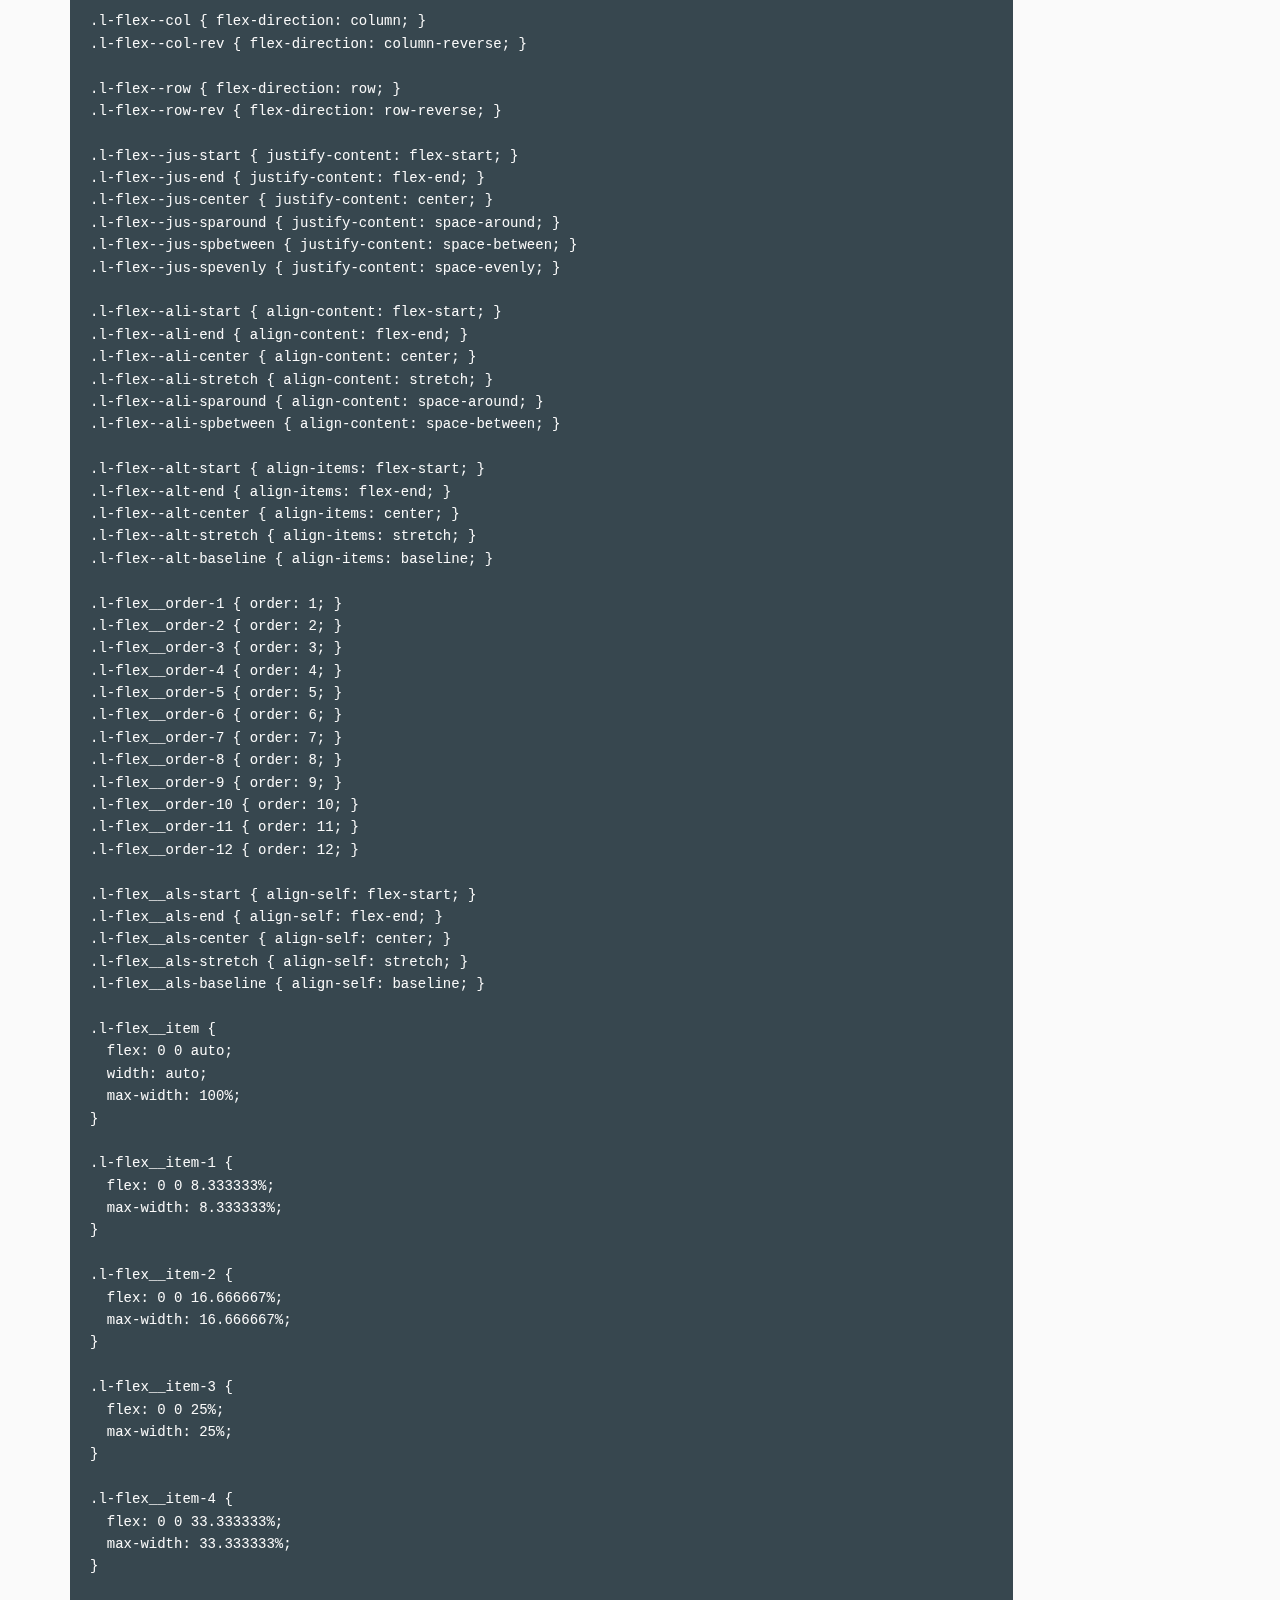
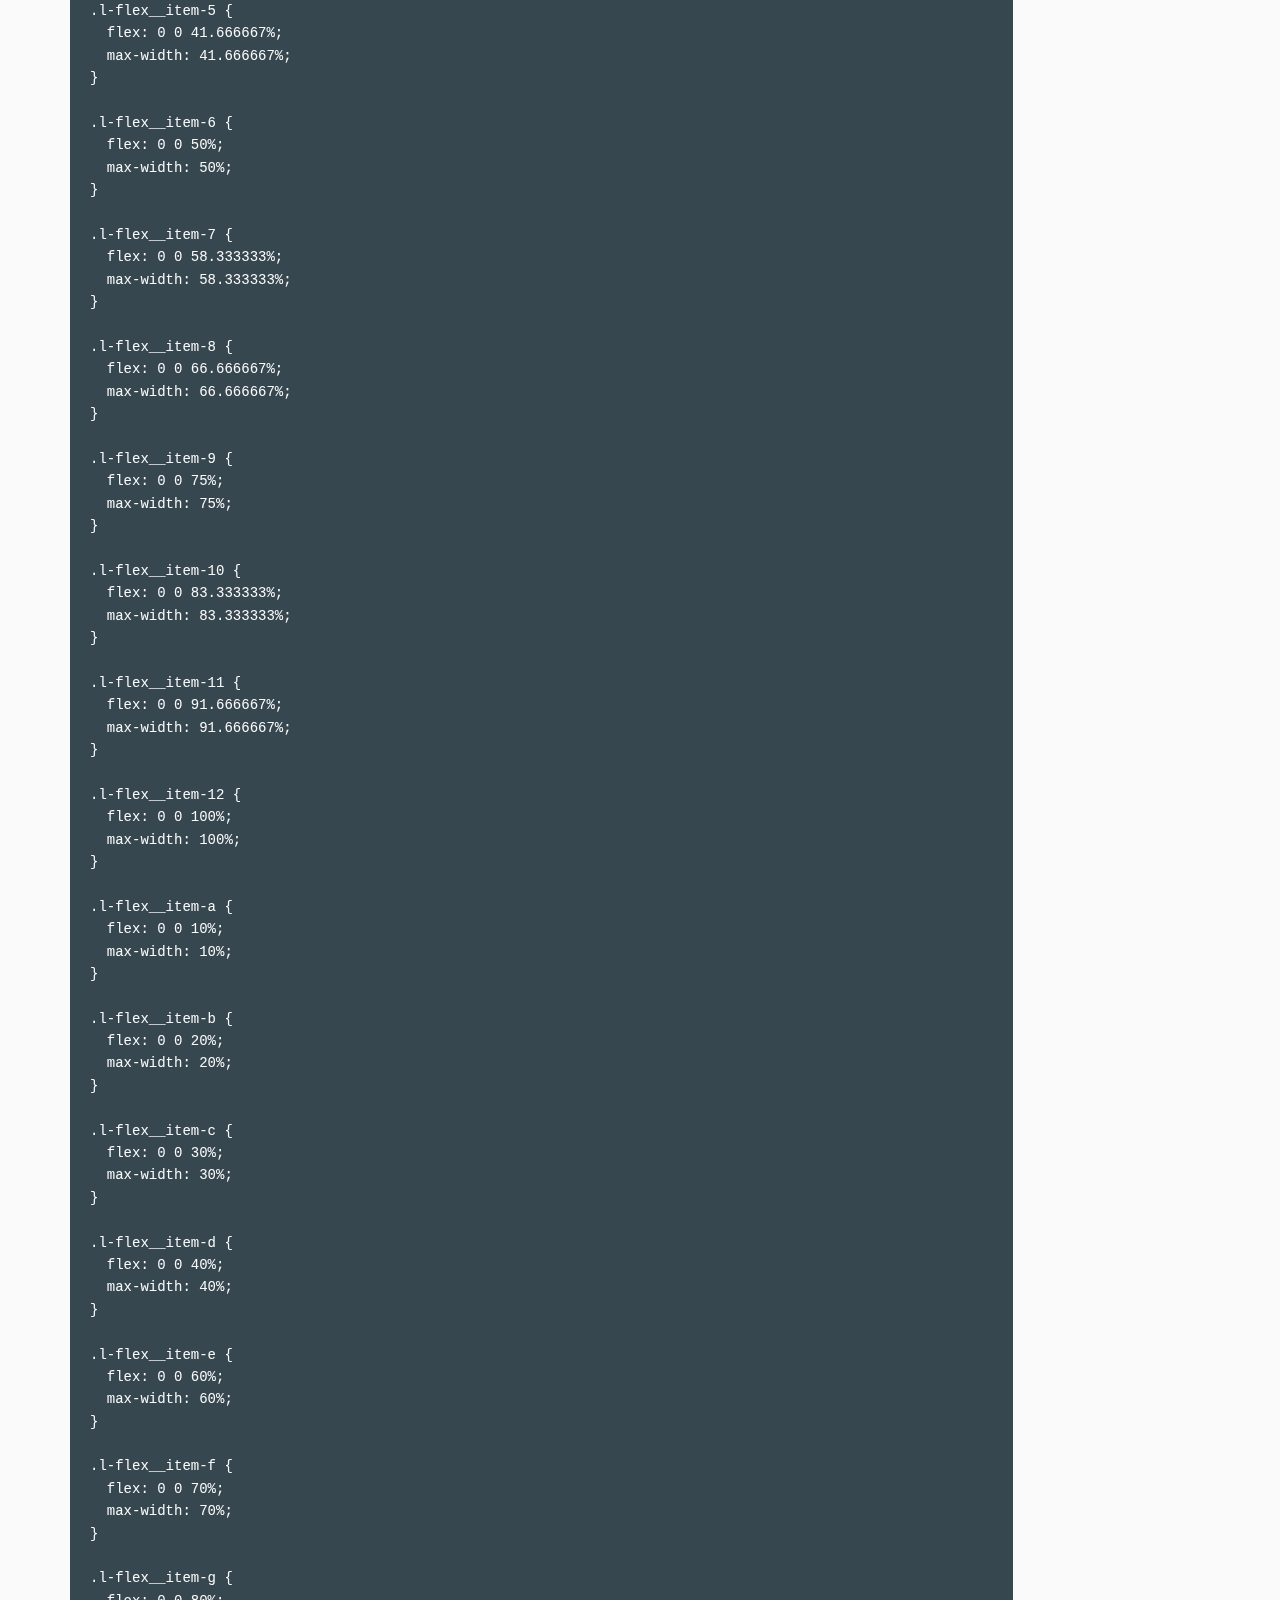
==== commit 7838079b: "Update: Documentation page updated for Moonshine v1.6 release." ====
--- a/index.html
+++ b/index.html
@@ -100,10 +100,10 @@
               <h2 class="c-heading-above-the-fold u-text-center">Moonshine</h2>
               <p class="u-text-center u-mar-bottom-20 u-mar-bottom-lg-40">Scalable and Maintainable Architecture</p>
               <div class="l-flex l-flex--jus-center l-gap-20 u-mar-bottom-10">
-                <div class="l-gap__item"><a class="c-button c-button--success" href="https://github.com/jackryanoracoy/moonshine/archive/1.5.4.zip"><i class="fas fa-cloud-download-alt"></i>&nbsp;Download</a></div>
+                <div class="l-gap__item"><a class="c-button c-button--success" href="https://github.com/jackryanoracoy/moonshine/archive/1.6.zip"><i class="fas fa-cloud-download-alt"></i>&nbsp;Download</a></div>
                 <div class="l-gap__item"><a class="c-button" href="https://github.com/jackryanoracoy/moonshine/releases"><i class="fas fa-folder-open"></i><span class="u-hidden-lg-max">&nbsp;All Version</span></a></div>
               </div>
-              <p class="u-text-center u-font-small">Latest available version - v1.5.4 and v1.5.2b</p>
+              <p class="u-text-center u-font-small">Latest available version - v1.6</p>
 
             </section><!-- End - section -->
           </div><!-- End - flex content -->
@@ -319,15 +319,14 @@
                         --transition: all 300ms ease-in-out 120ms;
 
                         /* font-family */
-                        --font-family-sans-serif: "Noto Sans", -apple-system, BlinkMacSystemFont, "Segoe UI", Roboto, "Helvetica Neue", Arial, sans-serif, "Apple Color Emoji", "Segoe UI Emoji", "Segoe UI Symbol";
-                        --font-family-sans-serif-condensed: "Open Sans Condensed", -apple-system, BlinkMacSystemFont, "Segoe UI", Roboto, "Helvetica Neue", Arial, sans-serif, "Apple Color Emoji", "Segoe UI Emoji", "Segoe UI Symbol";
+                        --font-family-sans-serif: -apple-system, BlinkMacSystemFont, "Segoe UI", Roboto, "Helvetica Neue", Arial, sans-serif, "Apple Color Emoji", "Segoe UI Emoji", "Segoe UI Symbol";
                         --font-family-monospace: SFMono-Regular, Menlo, Monaco, Consolas, "Liberation Mono", "Courier New", monospace;
                       }
                       <!-- Sample Codes -->
                       </code></pre>
                     </div>
 
-                    <p class="l-flex l-flex--wrp-no u-font-small c-highlight c-highlight--success">
+                    <p class="l-flex l-flex--wrp-no u-font-small c-highlight c-highlight--grey">
                     <span>NOTE:&emsp;</span>
                     <span>You can utilize our source Sass files to take advantage of variables, maps, mixins, and more.</span></p>
 
@@ -391,9 +390,9 @@
                       </code></pre>
                     </div>
 
-                    <p class="l-flex l-flex--wrp-no u-font-small c-highlight c-highlight--warning">
+                    <p class="l-flex l-flex--wrp-no u-font-small c-highlight c-highlight--grey">
                     <span>NOTE:&emsp;</span>
-                    <span>To extend Moonshine's accessibility please see <a class="u-color-light" href="https://www.w3.org/WAI/standards-guidelines/aria/">WAI-ARIA</a>, <a class="u-color-light" href="https://www.w3.org/TR/WCAG20/">WCAG 2.0</a> and similar accessibility standards and requirements.</span></p>
+                    <span>To extend Moonshine's accessibility please see <a href="https://www.w3.org/WAI/standards-guidelines/aria/">WAI-ARIA</a>, <a href="https://www.w3.org/TR/WCAG20/">WCAG 2.0</a> and similar accessibility standards and requirements.</span></p>
 
                   </article><!-- End - article -->
                 </div><!-- End - flex content -->
@@ -559,7 +558,7 @@
                       </code></pre>
                     </div>
 
-                    <p class="l-flex l-flex--wrp-no u-font-small c-highlight c-highlight--info">
+                    <p class="l-flex l-flex--wrp-no u-font-small c-highlight c-highlight--grey">
                     <span>NOTE:&emsp;</span>
                     <span>Two dashes (also known as the modifier notation) imply that the class is a modifier and
                     two underscores (also known as the child notation) imply that the class is a child.</span></p>
@@ -725,112 +724,6 @@
                       .l-flex--alt-stretch { align-items: stretch; }
                       .l-flex--alt-baseline { align-items: baseline; }
 
-                      .l-flex__item {
-                        flex: 0 0 auto;
-                        width: auto;
-                        max-width: 100%;
-                      }
-
-                      .l-flex__item-1 {
-                        flex: 0 0 8.333333%;
-                        max-width: 8.333333%;
-                      }
-
-                      .l-flex__item-2 {
-                        flex: 0 0 16.666667%;
-                        max-width: 16.666667%;
-                      }
-
-                      .l-flex__item-3 {
-                        flex: 0 0 25%;
-                        max-width: 25%;
-                      }
-
-                      .l-flex__item-4 {
-                        flex: 0 0 33.333333%;
-                        max-width: 33.333333%;
-                      }
-
-                      .l-flex__item-5 {
-                        flex: 0 0 41.666667%;
-                        max-width: 41.666667%;
-                      }
-
-                      .l-flex__item-6 {
-                        flex: 0 0 50%;
-                        max-width: 50%;
-                      }
-
-                      .l-flex__item-7 {
-                        flex: 0 0 58.333333%;
-                        max-width: 58.333333%;
-                      }
-
-                      .l-flex__item-8 {
-                        flex: 0 0 66.666667%;
-                        max-width: 66.666667%;
-                      }
-
-                      .l-flex__item-9 {
-                        flex: 0 0 75%;
-                        max-width: 75%;
-                      }
-
-                      .l-flex__item-10 {
-                        flex: 0 0 83.333333%;
-                        max-width: 83.333333%;
-                      }
-
-                      .l-flex__item-11 {
-                        flex: 0 0 91.666667%;
-                        max-width: 91.666667%;
-                      }
-
-                      .l-flex__item-12 {
-                        flex: 0 0 100%;
-                        max-width: 100%;
-                      }
-
-                      .l-flex__item-a {
-                        flex: 0 0 10%;
-                        max-width: 10%;
-                      }
-
-                      .l-flex__item-b {
-                        flex: 0 0 20%;
-                        max-width: 20%;
-                      }
-
-                      .l-flex__item-c {
-                        flex: 0 0 30%;
-                        max-width: 30%;
-                      }
-
-                      .l-flex__item-d {
-                        flex: 0 0 40%;
-                        max-width: 40%;
-                      }
-
-                      .l-flex__item-e {
-                        flex: 0 0 60%;
-                        max-width: 60%;
-                      }
-
-                      .l-flex__item-f {
-                        flex: 0 0 70%;
-                        max-width: 70%;
-                      }
-
-                      .l-flex__item-g {
-                        flex: 0 0 80%;
-                        max-width: 80%;
-                      }
-
-                      .l-flex__item-h {
-                        flex: 0 0 90%;
-                        max-width: 90%;
-                      }
-
                       .l-flex__order-1 { order: 1; }
                       .l-flex__order-2 { order: 2; }
                       .l-flex__order-3 { order: 3; }
@@ -849,6 +742,112 @@
                       .l-flex__als-center { align-self: center; }
                       .l-flex__als-stretch { align-self: stretch; }
                       .l-flex__als-baseline { align-self: baseline; }
+
+                      .l-flex__item {
+                        flex: 0 0 auto;
+                        width: auto;
+                        max-width: 100%;
+                      }
+
+                      .l-flex__item-1 {
+                        flex: 0 0 8.333333%;
+                        max-width: 8.333333%;
+                      }
+
+                      .l-flex__item-2 {
+                        flex: 0 0 16.666667%;
+                        max-width: 16.666667%;
+                      }
+
+                      .l-flex__item-3 {
+                        flex: 0 0 25%;
+                        max-width: 25%;
+                      }
+
+                      .l-flex__item-4 {
+                        flex: 0 0 33.333333%;
+                        max-width: 33.333333%;
+                      }
+
+                      .l-flex__item-5 {
+                        flex: 0 0 41.666667%;
+                        max-width: 41.666667%;
+                      }
+
+                      .l-flex__item-6 {
+                        flex: 0 0 50%;
+                        max-width: 50%;
+                      }
+
+                      .l-flex__item-7 {
+                        flex: 0 0 58.333333%;
+                        max-width: 58.333333%;
+                      }
+
+                      .l-flex__item-8 {
+                        flex: 0 0 66.666667%;
+                        max-width: 66.666667%;
+                      }
+
+                      .l-flex__item-9 {
+                        flex: 0 0 75%;
+                        max-width: 75%;
+                      }
+
+                      .l-flex__item-10 {
+                        flex: 0 0 83.333333%;
+                        max-width: 83.333333%;
+                      }
+
+                      .l-flex__item-11 {
+                        flex: 0 0 91.666667%;
+                        max-width: 91.666667%;
+                      }
+
+                      .l-flex__item-12 {
+                        flex: 0 0 100%;
+                        max-width: 100%;
+                      }
+
+                      .l-flex__item-a {
+                        flex: 0 0 10%;
+                        max-width: 10%;
+                      }
+
+                      .l-flex__item-b {
+                        flex: 0 0 20%;
+                        max-width: 20%;
+                      }
+
+                      .l-flex__item-c {
+                        flex: 0 0 30%;
+                        max-width: 30%;
+                      }
+
+                      .l-flex__item-d {
+                        flex: 0 0 40%;
+                        max-width: 40%;
+                      }
+
+                      .l-flex__item-e {
+                        flex: 0 0 60%;
+                        max-width: 60%;
+                      }
+
+                      .l-flex__item-f {
+                        flex: 0 0 70%;
+                        max-width: 70%;
+                      }
+
+                      .l-flex__item-g {
+                        flex: 0 0 80%;
+                        max-width: 80%;
+                      }
+
+                      .l-flex__item-h {
+                        flex: 0 0 90%;
+                        max-width: 90%;
+                      }
                       <!-- Sample Codes -->
                       </code></pre>
                     </div>
@@ -861,7 +860,7 @@
 
                     <div class="c-highlight u-mar-bottom-20 u-mar-bottom-lg-40">
                       <pre><code>
-                      // You can omit adding class name "l-gap__item" on "l-gap" child item.
+                      // You can omit adding class name "l-gap__item" on "l-gap" child item (only if the child item is a "div").
                       <span>&lt;div</span> <span>class=</span><span class="u-font-bold">"l-flex l-gap-20"</span><span>&gt;</span>
                         <span>&lt;div</span> <span>class=</span><span class="u-font-bold">"l-gap__item"</span><span>&gt;</span><span class="u-color-grey-500">&lt;!-- Content here --&gt;</span><span>&lt;/div&gt;</span>
                         <span>&lt;div</span> <span>class=</span><span class="u-font-bold">"l-gap__item"</span><span>&gt;</span><span class="u-color-grey-500">&lt;!-- Content here --&gt;</span><span>&lt;/div&gt;</span>
@@ -893,17 +892,17 @@
 
                     <div class="c-highlight">
                       <pre><code>
-                        .l-gap-md-10 { margin: -5px; }
-                        .l-gap-md-20 { margin: -10px; }
-                        .l-gap-md-30 { margin: -15px; }
-                        .l-gap-md-40 { margin: -20px; }
-                        .l-gap-md-50 { margin: -25px; }
-
-                        .l-gap-md-10 > div, .l-gap-md-10 > .l-gap__item { padding: 5px; }
-                        .l-gap-md-20 > div, .l-gap-md-20 > .l-gap__item { padding: 10px; }
-                        .l-gap-md-30 > div, .l-gap-md-30 > .l-gap__item { padding: 15px; }
-                        .l-gap-md-40 > div, .l-gap-md-40 > .l-gap__item { padding: 20px; }
-                        .l-gap-md-50 > div, .l-gap-md-50 > .l-gap__item { padding: 25px; }
+                      .l-gap-10 { margin: -5px; }
+                      .l-gap-20 { margin: -10px; }
+                      .l-gap-30 { margin: -15px; }
+                      .l-gap-40 { margin: -20px; }
+                      .l-gap-50 { margin: -25px; }
+
+                      .l-gap-10 > div, .l-gap-10 > .l-gap__item { padding: 5px; }
+                      .l-gap-20 > div, .l-gap-20 > .l-gap__item { padding: 10px; }
+                      .l-gap-30 > div, .l-gap-30 > .l-gap__item { padding: 15px; }
+                      .l-gap-40 > div, .l-gap-40 > .l-gap__item { padding: 20px; }
+                      .l-gap-50 > div, .l-gap-50 > .l-gap__item { padding: 25px; }
                       <!-- Sample Codes -->
                       </code></pre>
                     </div>
@@ -1077,8 +1076,8 @@
                           <a class="c-button c-button--dark" href="#!">Button Dark</a>
                         </div><!-- End - flex item -->
 
-                        <div class="l-flex__item">
-                          <a class="c-button c-button--danger" href="#!">Button Danger</a>
+                        <div class="l-flex__item l-flex__grow">
+                          <a class="c-button c-button--danger c-button--block" href="#!">Button Danger</a>
                         </div><!-- End - flex item -->
                       </div><!-- End - flex -->
                     </div><!-- End - Preview -->
@@ -1542,29 +1541,27 @@
 
                       .u-object-fit--contain {
                         object-fit: contain;
+                        object-position: center;
+                        font-family: "object-fit: contain; object-position: center;";
                       }
 
                       .u-object-fit--cover {
                         object-fit: cover;
+                        object-position: center;
+                        font-family: "object-fit: cover; object-position: center;";
                       }
 
                       .u-object-fit--fill {
                         object-fit: fill;
+                        object-position: center;
+                        font-family: "object-fit: fill; object-position: center;";
                       }
 
                       .u-object-fit--scale_down {
                         object-fit: scale-down;
-                      }
-
-                      .u-object-fit--none {
-                        object-fit: none;
-                      }
-
-                      .u-object-fit--top { object-position: top; }
-                      .u-object-fit--right { object-position: right; }
-                      .u-object-fit--bottom { object-position: bottom; }
-                      .u-object-fit--left { object-position: left; }
-                      .u-object-fit--center { object-position: center; }
+                        object-position: center;
+                        font-family: "object-fit: scale-down; object-position: center;";
+                      }
                       <!-- Sample Codes -->
                       </code></pre>
                     </div>
@@ -1609,11 +1606,6 @@
                       .u-bordered--solid { border-style: solid; }
 
                       .u-bordered--seq:last-of-type { border: none !important; }
-
-                      .u-bordered--none-sm { border: none !important; }
-                      .u-bordered--none-md { border: none !important; }
-                      .u-bordered--none-lg { border: none !important; }
-                      .u-bordered--none-xl { border: none !important; }
                       <!-- Sample Codes -->
                       </code></pre>
                     </div>
@@ -1636,9 +1628,6 @@
                     <div class="c-highlight">
                       <pre><code>
                       .u-list { list-style-type: none; }
-
-                      .u-list--inside { list-style-position: inside; }
-                      .u-list--outside { list-style-position: outside; }
 
                       .u-list--column-1 { column-count: 1; }
                       .u-list--column-2 { column-count: 2; }
@@ -1806,6 +1795,12 @@
                       <pre><code>
                       .u-image-fluid { max-width: 100%; }
                       .u-image-block { display: block; }
+
+                      .u-object-fit {
+                        object-fit: inherit;
+                        width: 100%;
+                        height: 100%;
+                      }
                       <!-- Sample Codes -->
                       </code></pre>
                     </div>
@@ -1874,6 +1869,15 @@
 
               <h2 class="c-heading-section u-mar-bottom-20 u-mar-bottom-lg-40">What's new?</h2>
 
+              <h3 class="u-mar-bottom-20">Moonshine v1.6</h3>
+
+              <ul class="u-list u-mar-bottom-20">
+                <li>Added extra-small(xs) media query</li>
+                <li>Added alternative grid system (10 columns)</li>
+                <li>Made changes to some utility styles.</li>
+                <li>Some minor changes and fixes.</li>
+              </ul>
+
               <h3 class="u-mar-bottom-20">Moonshine v1.5.4</h3>
 
               <ul class="u-list u-mar-bottom-20">
@@ -1906,7 +1910,7 @@
         <div class="l-container">
           <div class="l-section l-section--padding-narrow">
 
-            <ul class="l-gap-10 l-flex l-flex--jus-center u-list">
+            <ul class="u-list l-flex l-flex--jus-center l-gap-10">
               <li class="l-gap__item"><a href="https://github.com/jackryanoracoy/"><i class="fab fa-github"></i>&nbsp;GitHub</a></li>
               <li class="l-gap__item"><a href="https://www.facebook.com/JackRyanOracoy"><i class="fab fa-facebook"></i>&nbsp;Facebook</a></li>
               <li class="l-gap__item"><a href="https://twitter.com/JackRyanOracoy"><i class="fab fa-twitter"></i>&nbsp;Twitter</a></li>
@@ -1920,7 +1924,7 @@
         <div class="l-container">
           <section class="l-section l-section--padding-narrow">
 
-            <h5 class="u-text-center u-font-small u-font-medium-md">Moonshine v1.5.4 - Licensed <a href="https://github.com/jackryanoracoy/moonshine/blob/master/LICENSE.txt">MIT</a>, <a rel="license" href="http://creativecommons.org/licenses/by/4.0/">CC BY 4.0</a></h5>
+            <h5 class="u-text-center u-font-small u-font-medium-md">Moonshine v1.6 - Licensed <a href="https://github.com/jackryanoracoy/moonshine/blob/master/LICENSE.txt">MIT</a>, <a rel="license" href="http://creativecommons.org/licenses/by/4.0/">CC BY 4.0</a></h5>
 
           </section><!-- End - section -->
         </div><!-- End - container -->
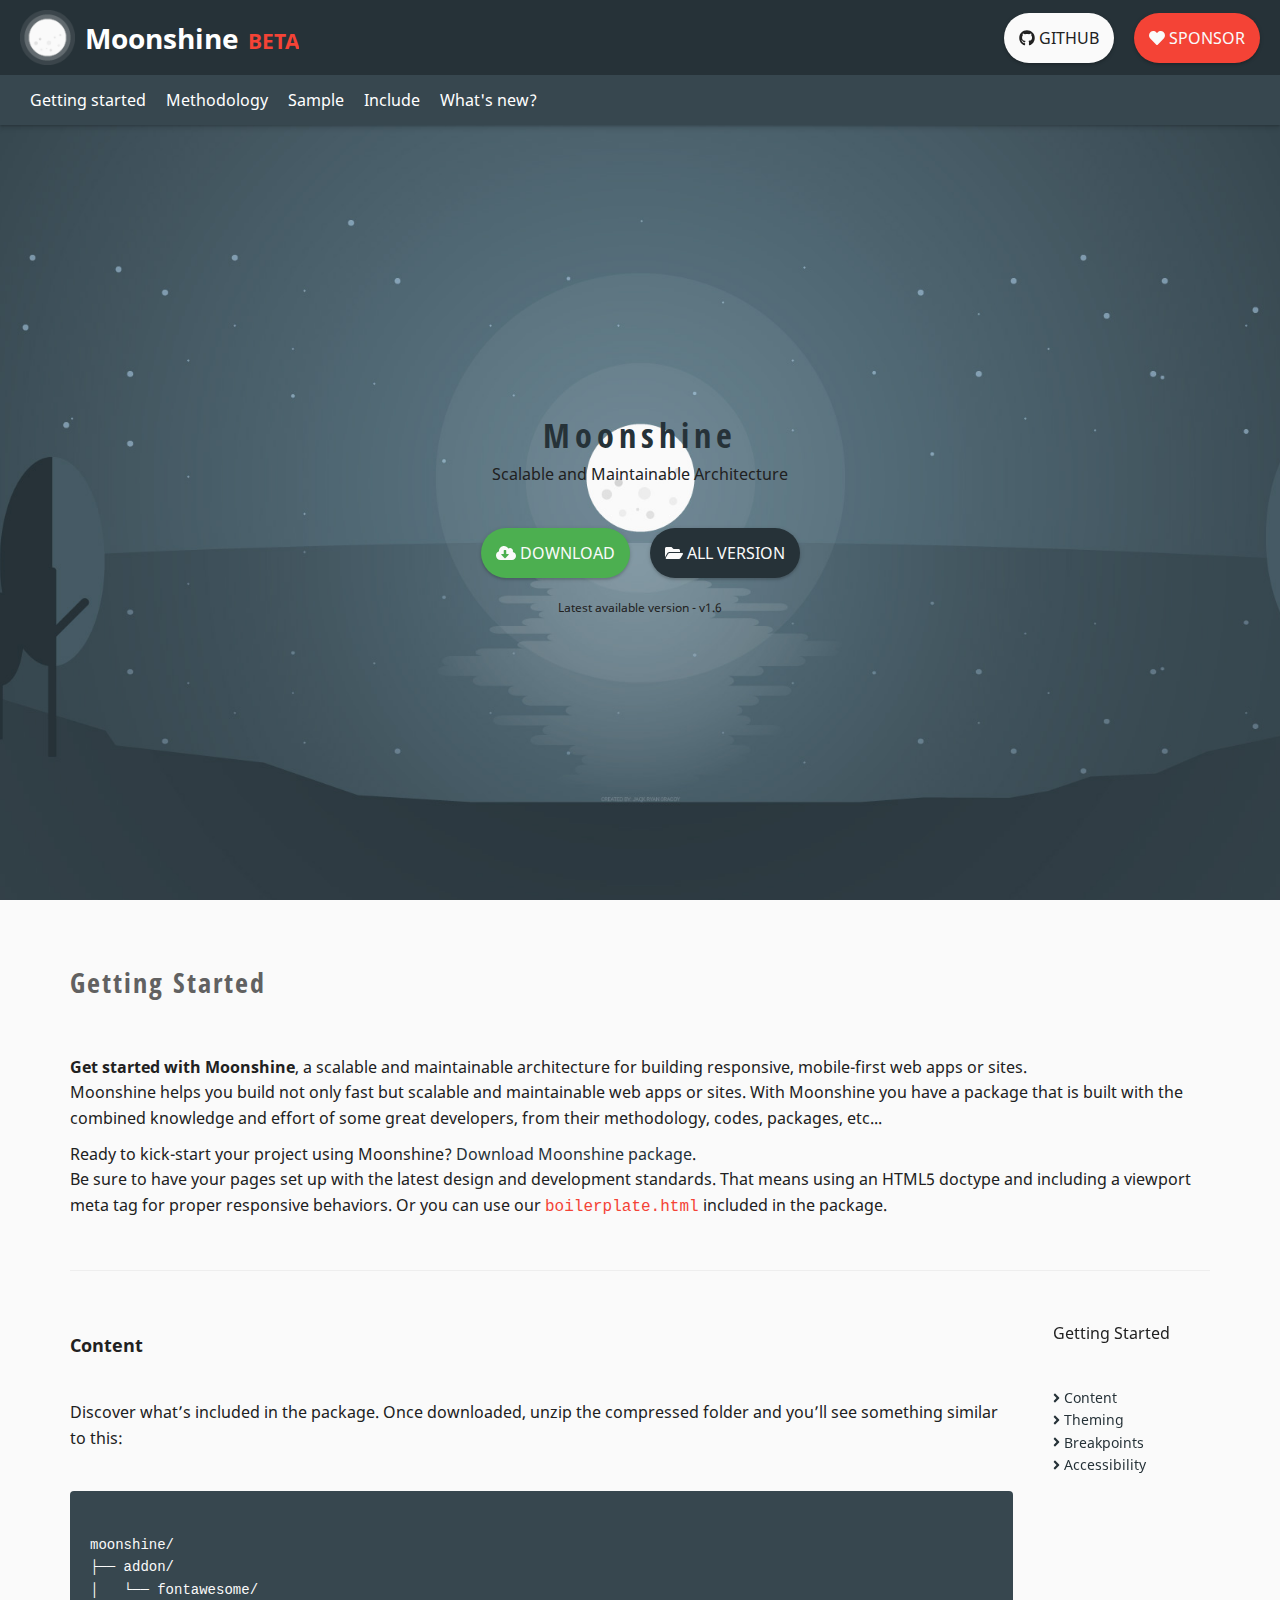
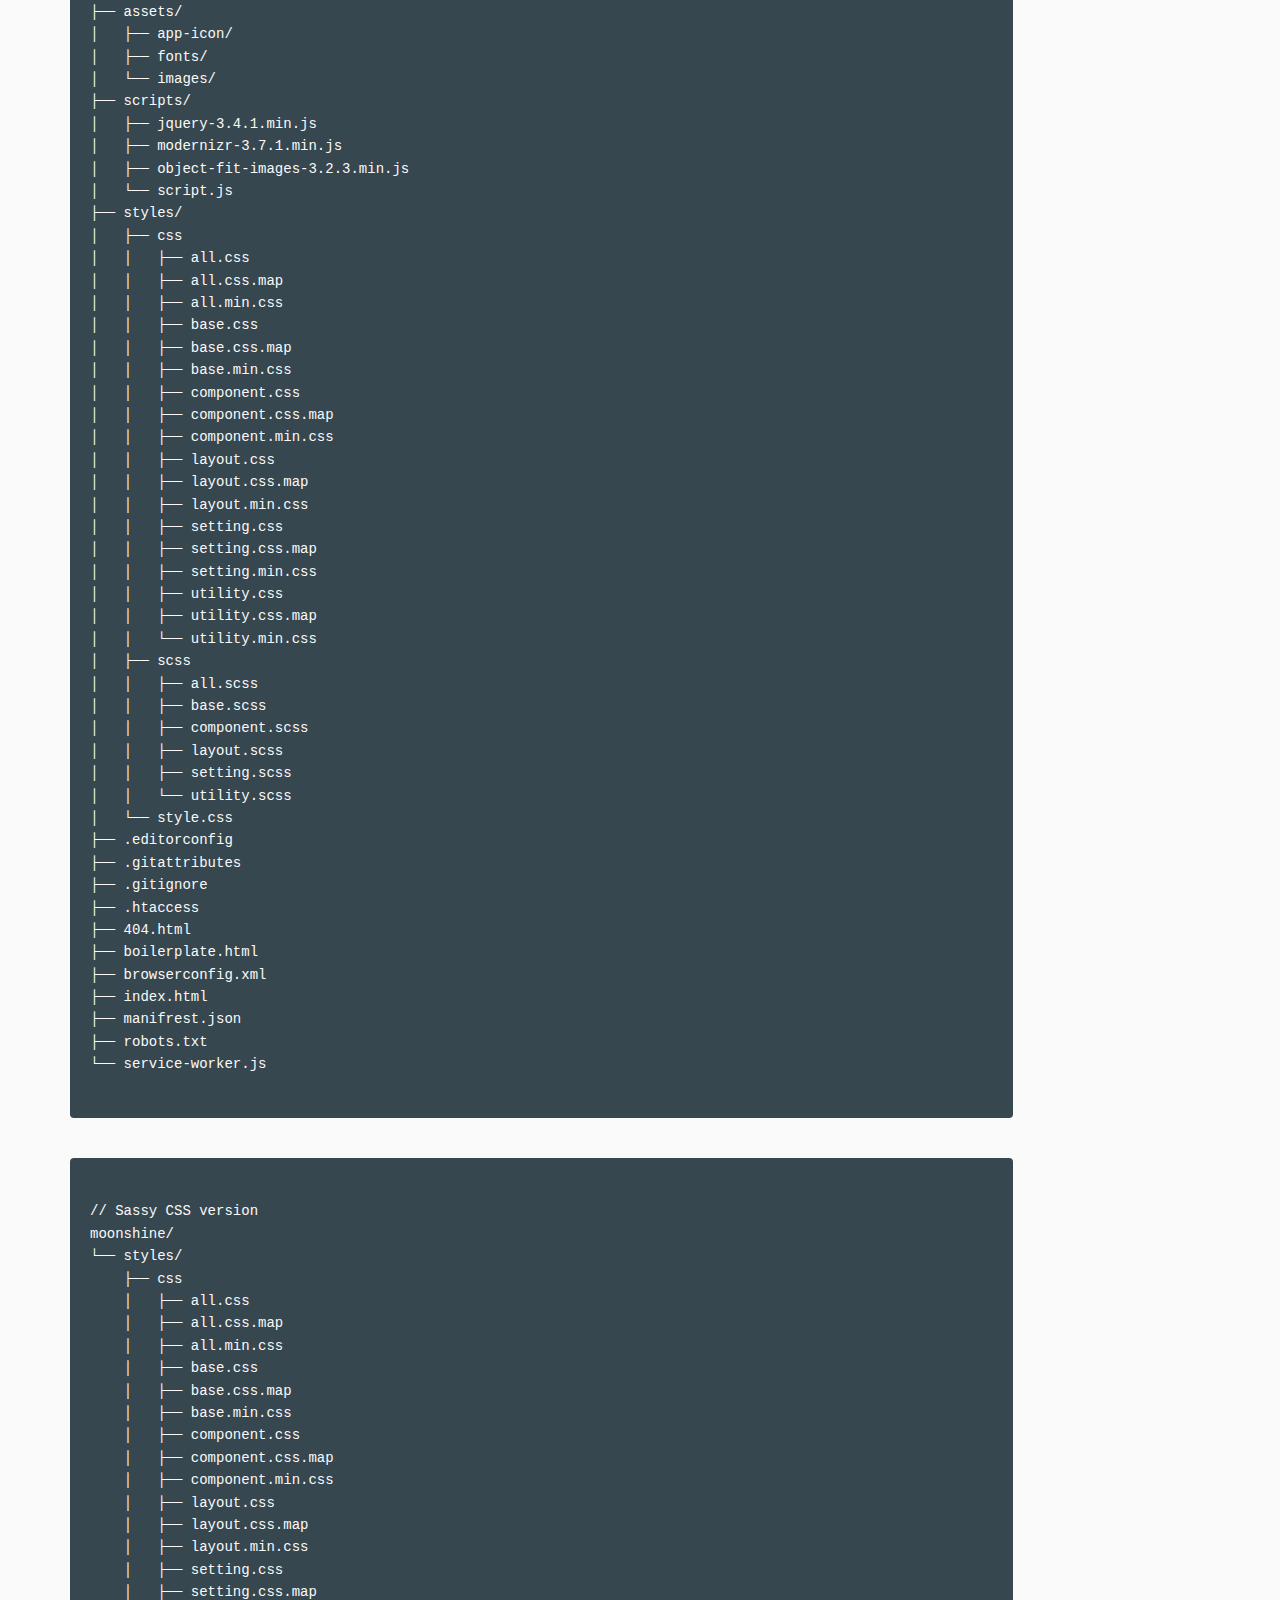
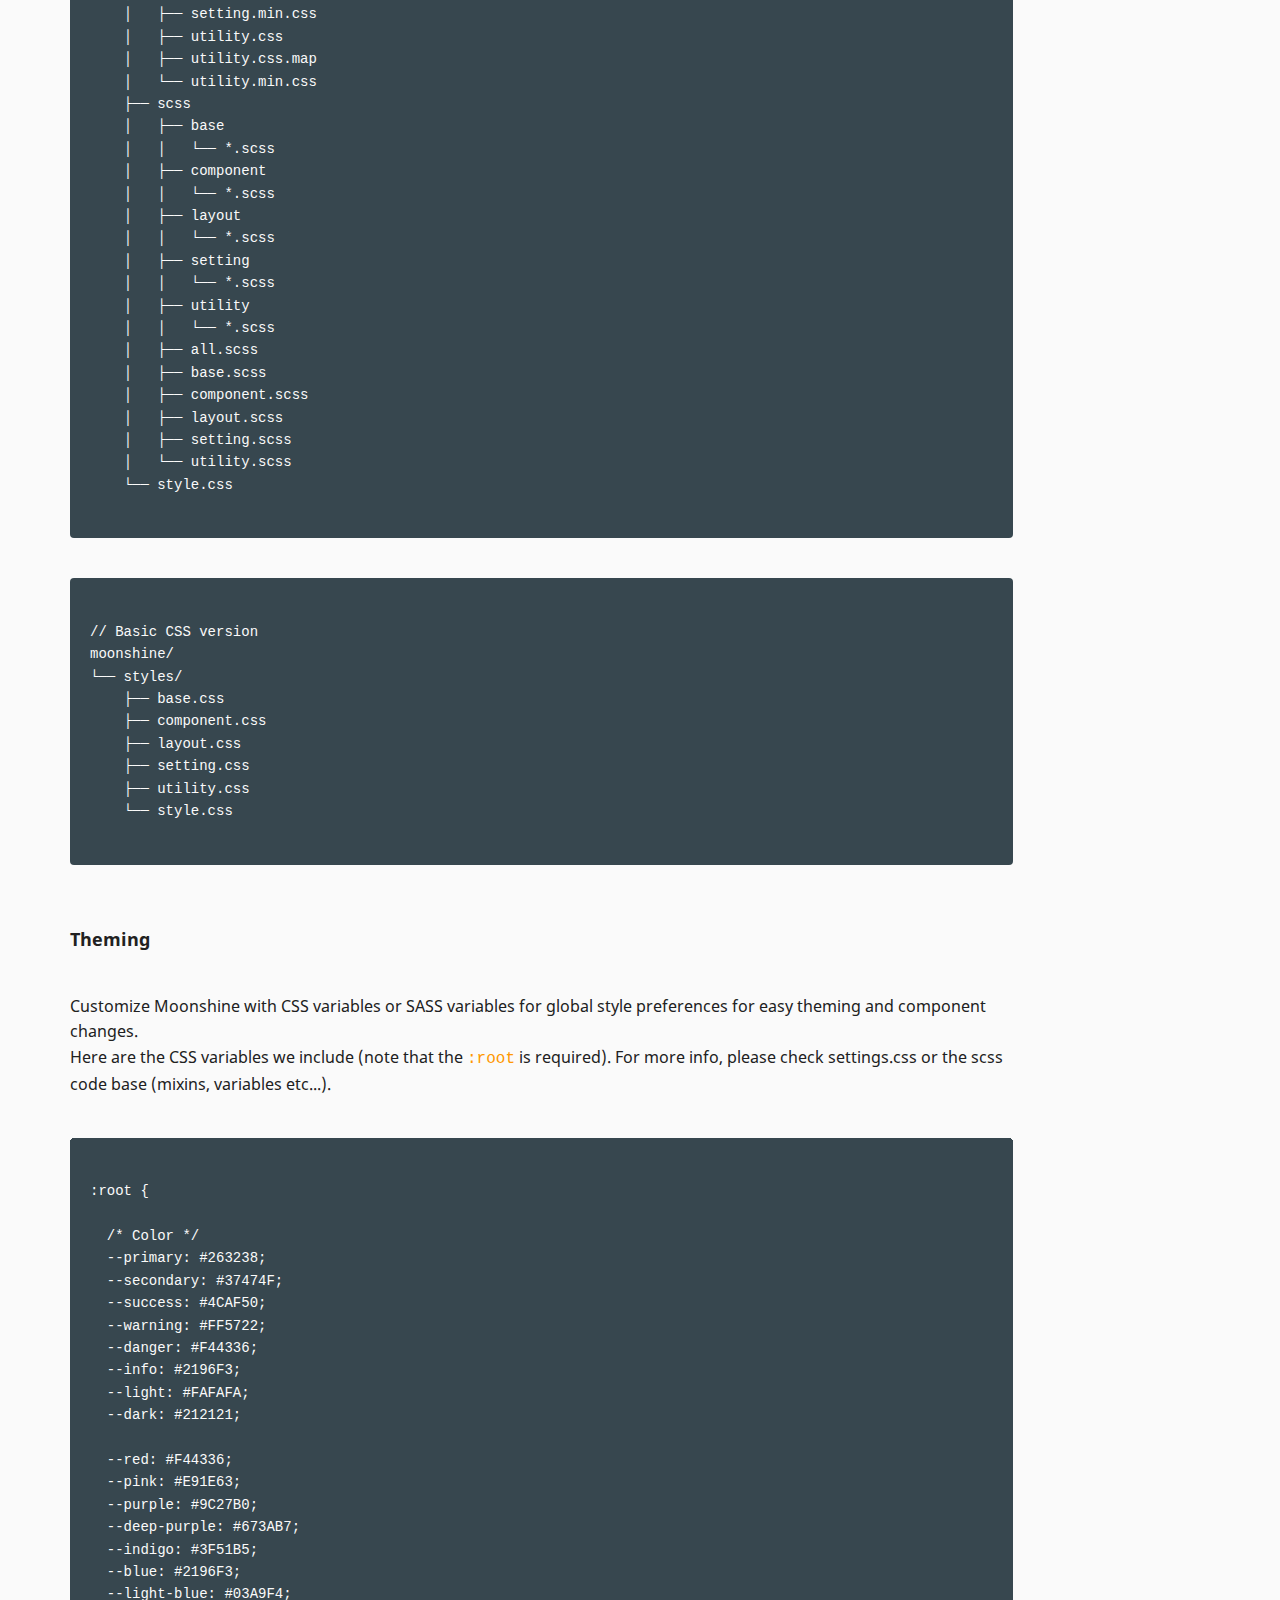
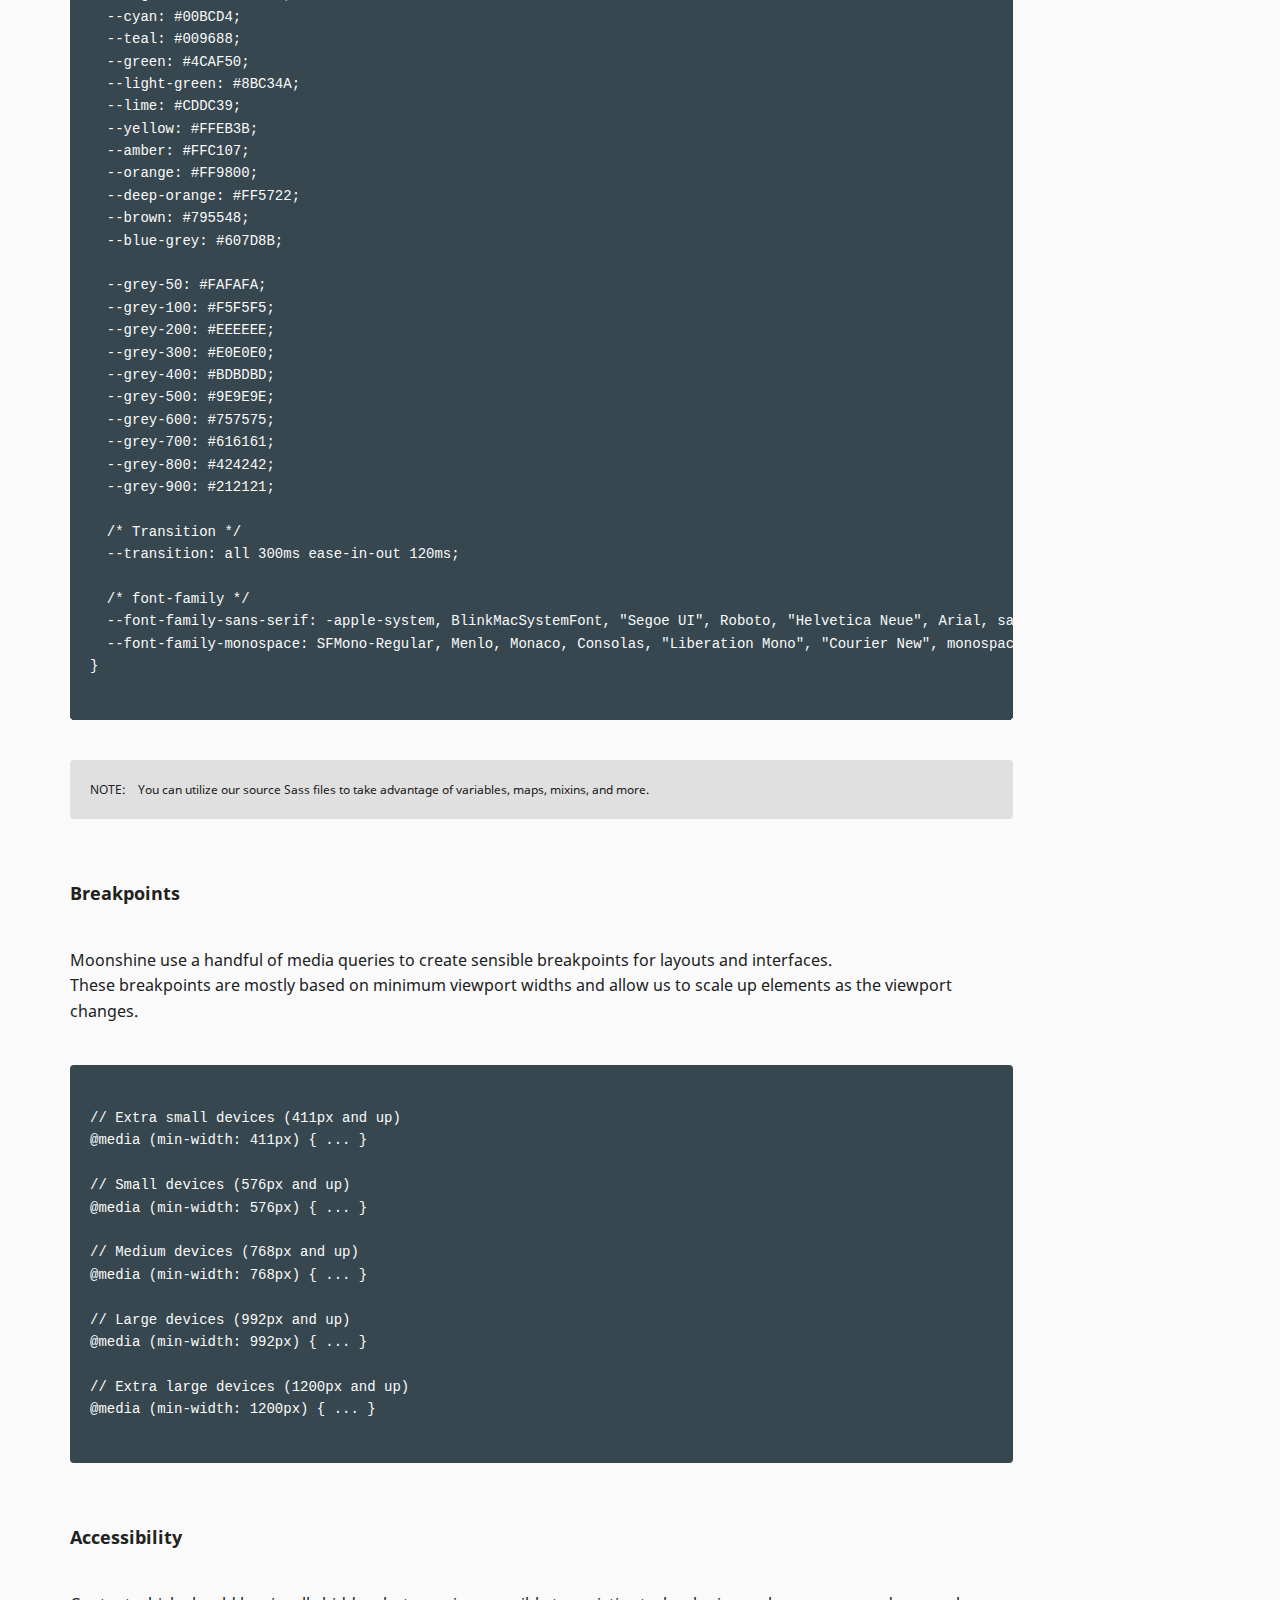
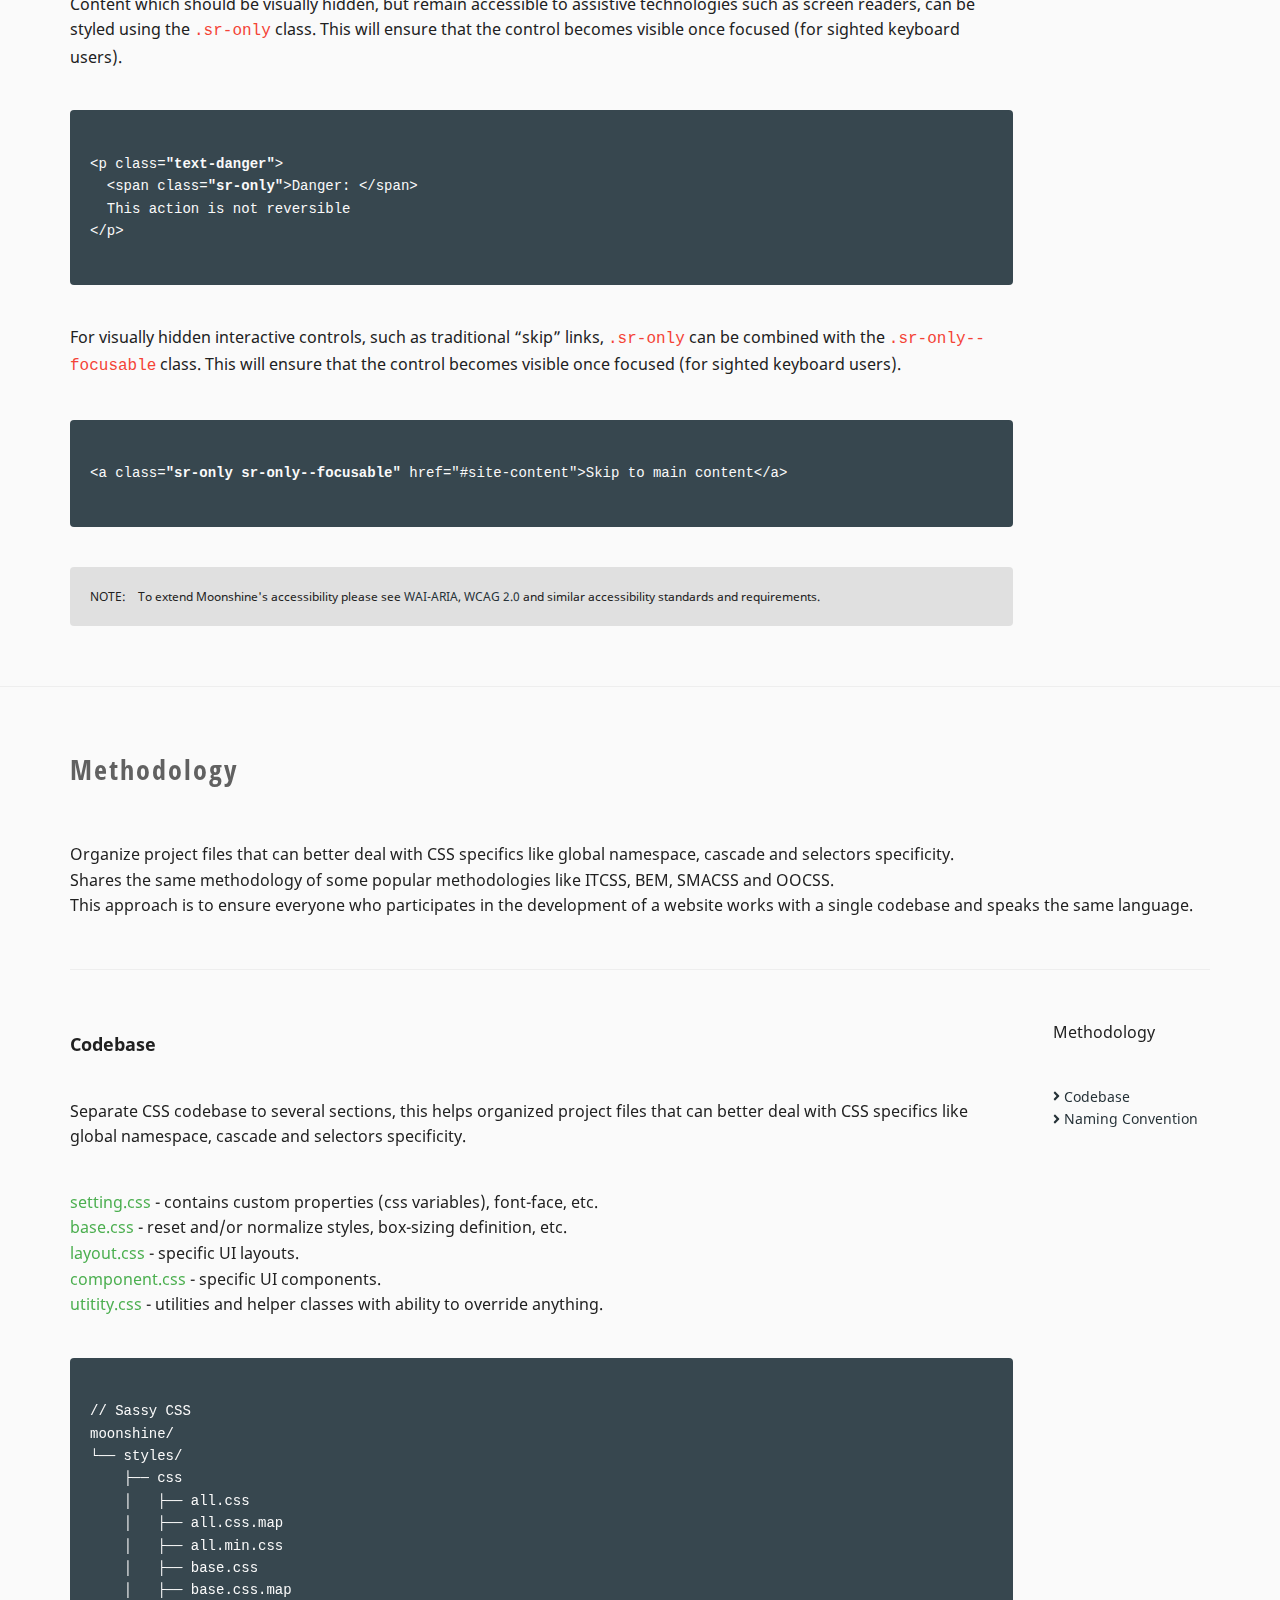
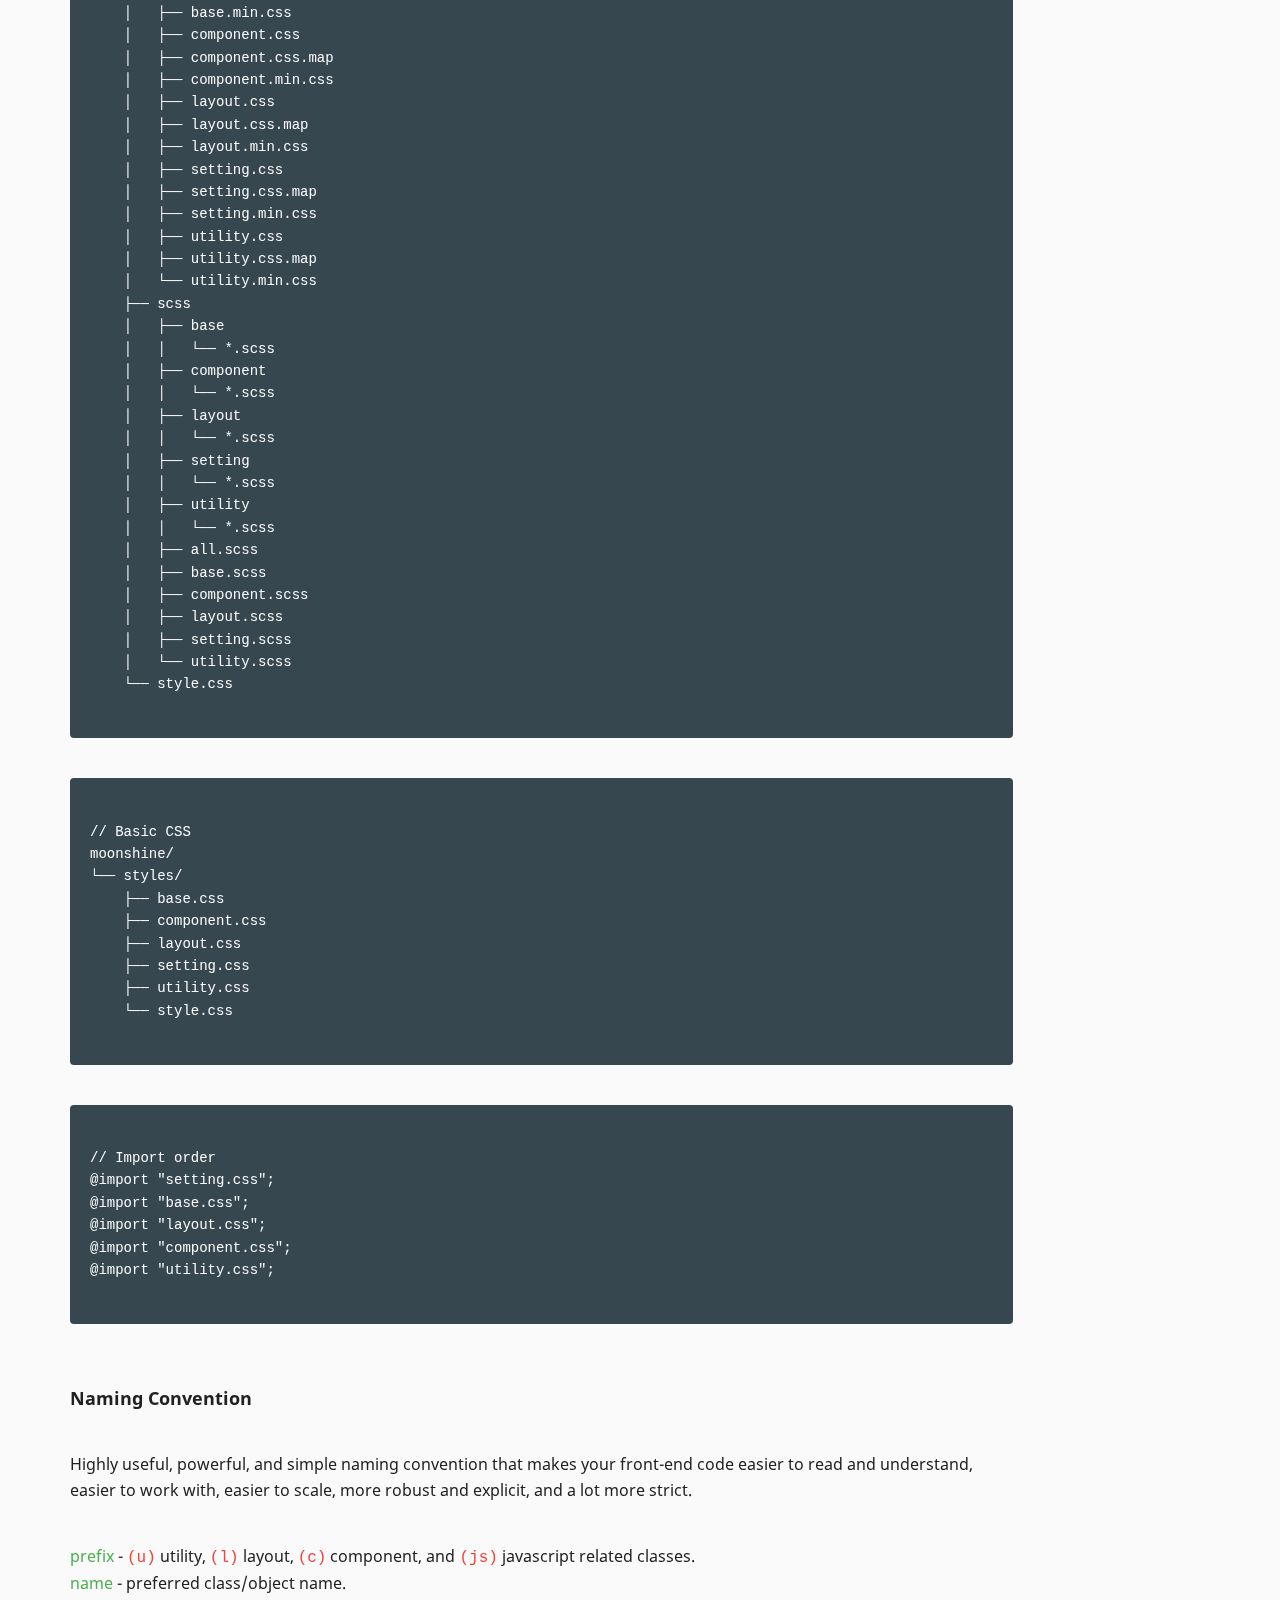
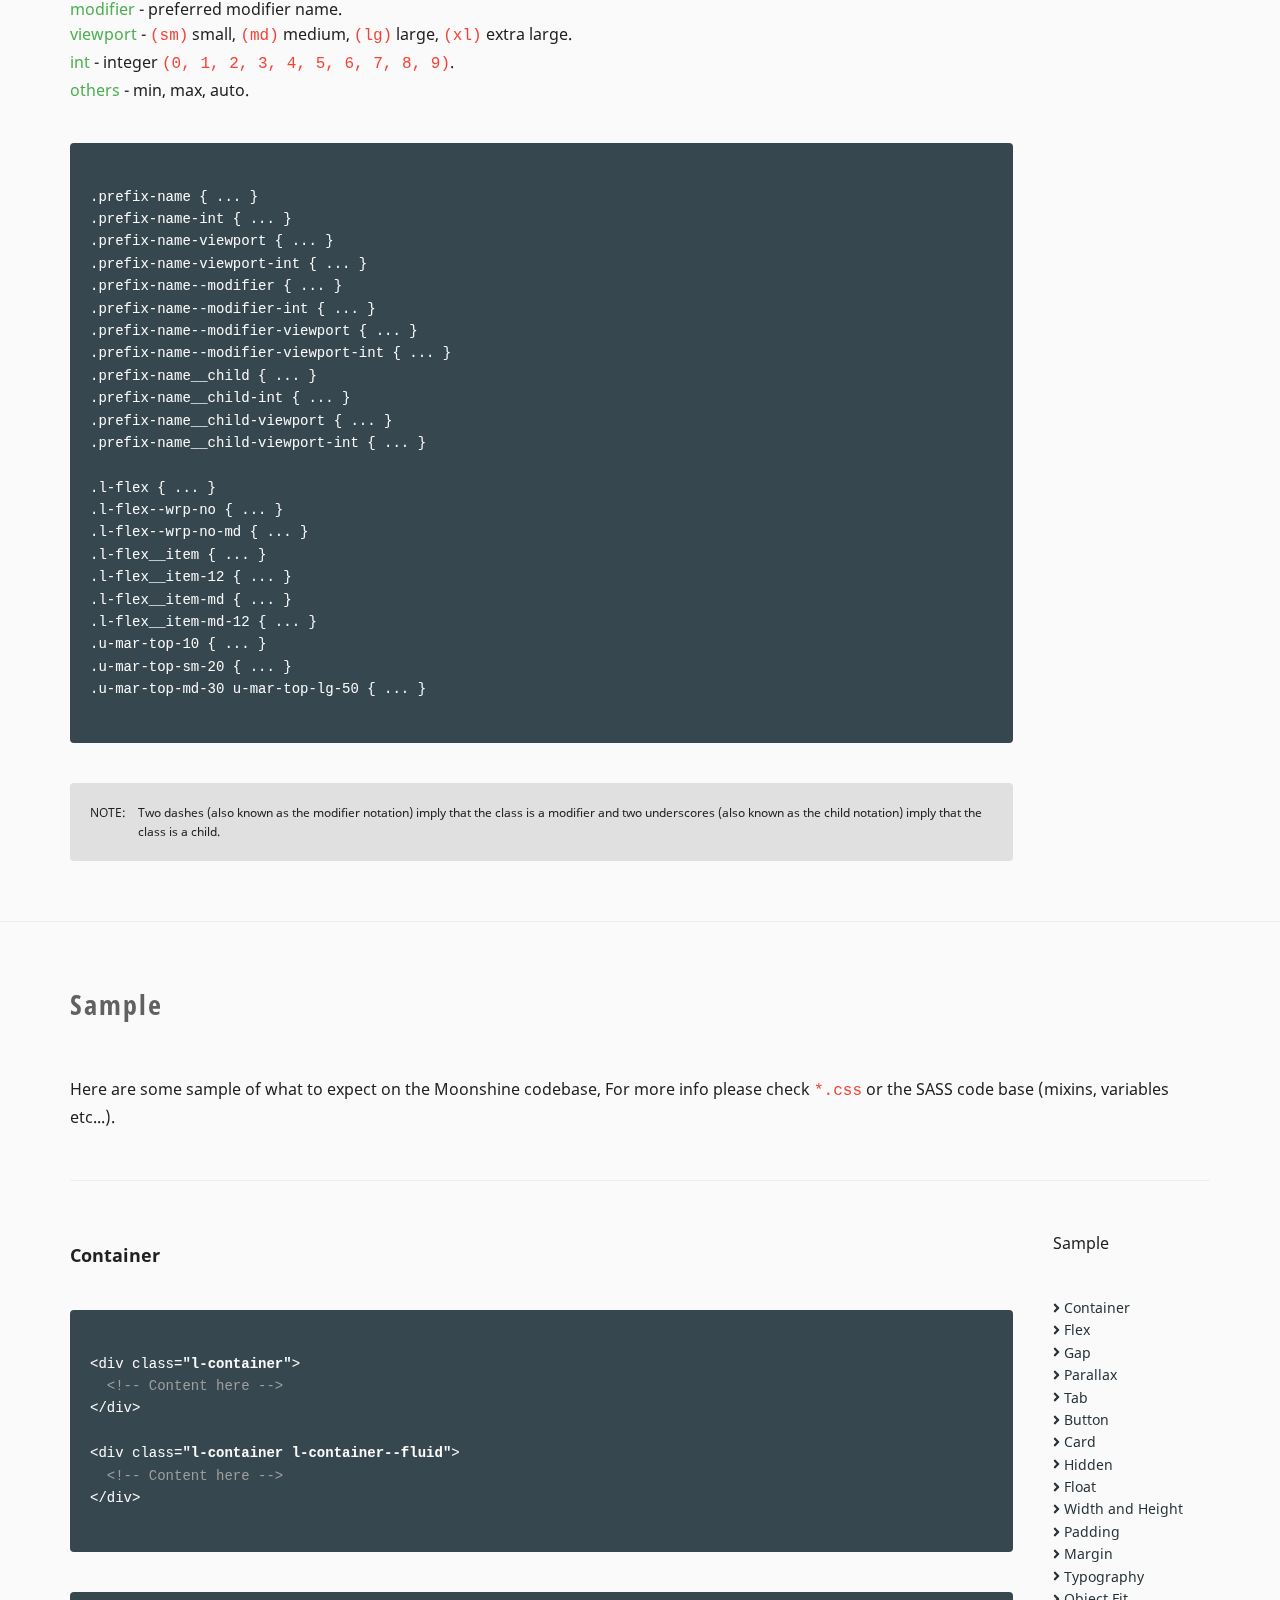
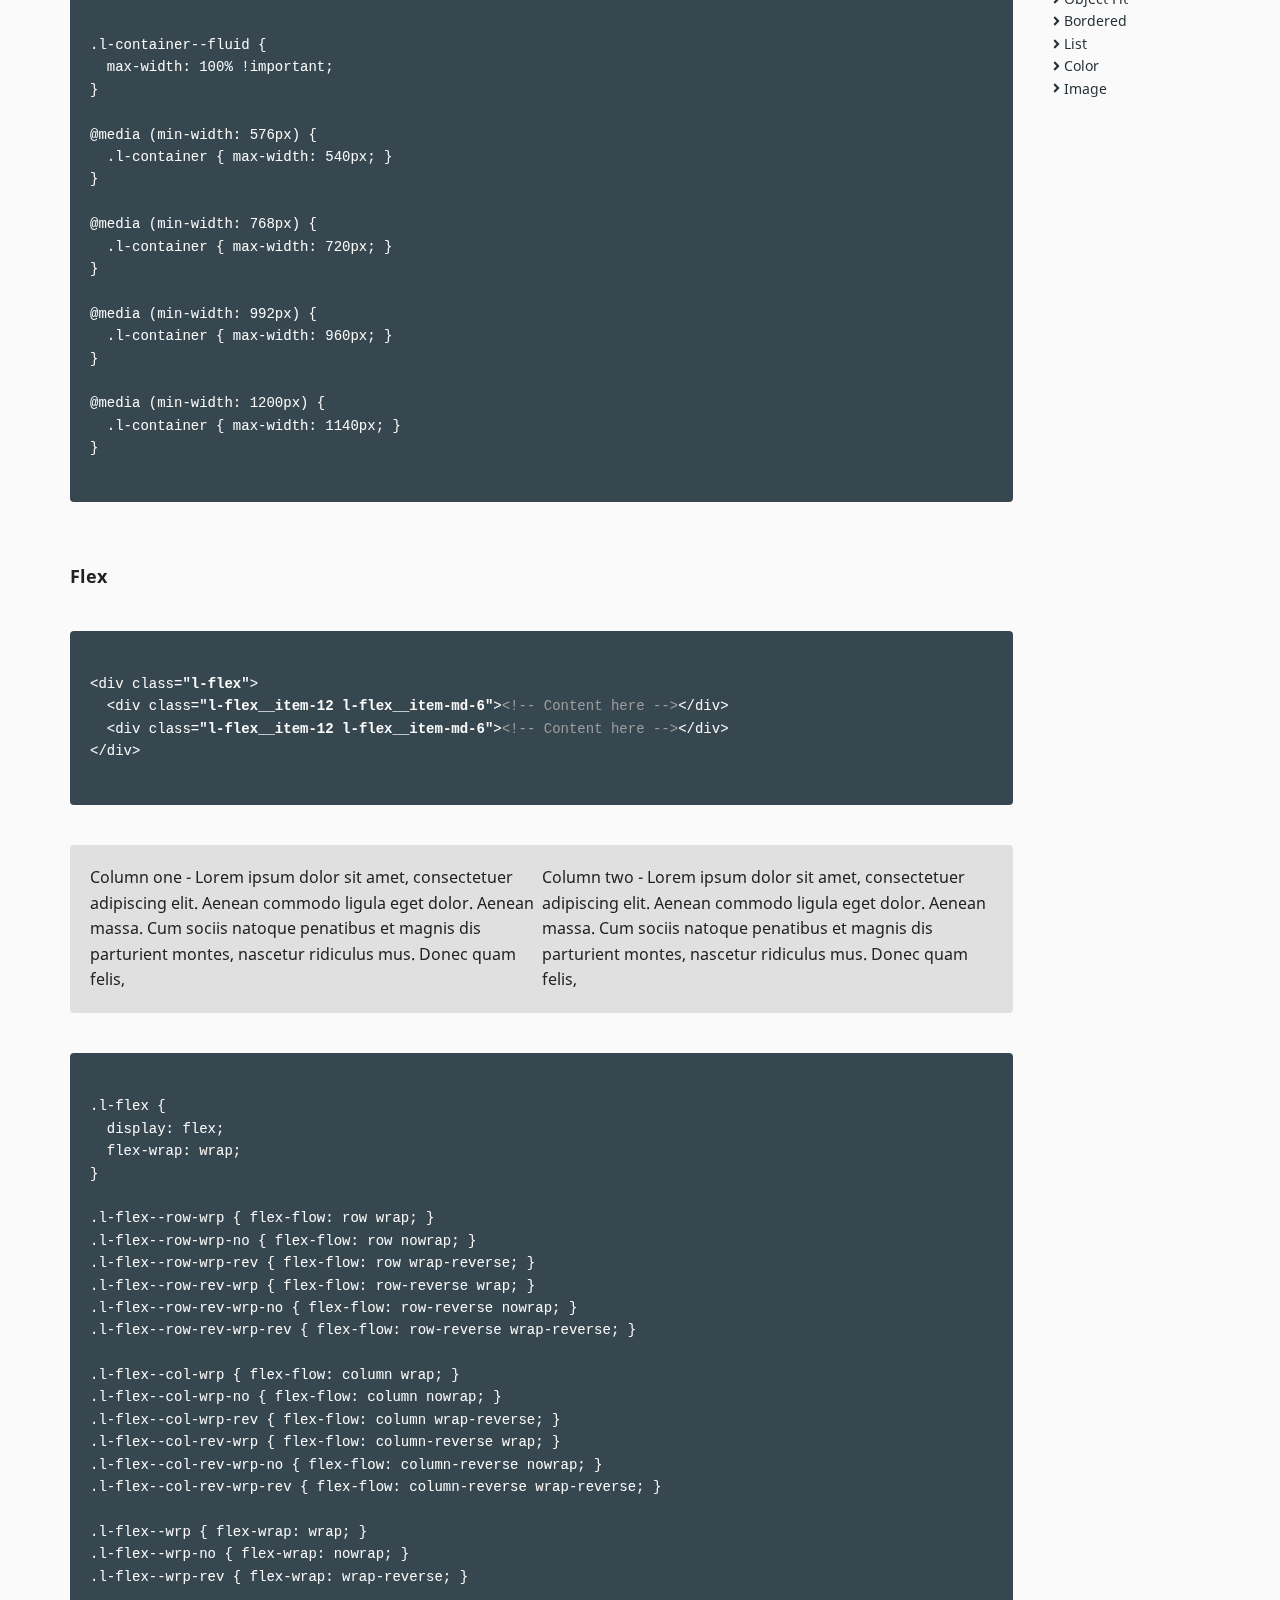
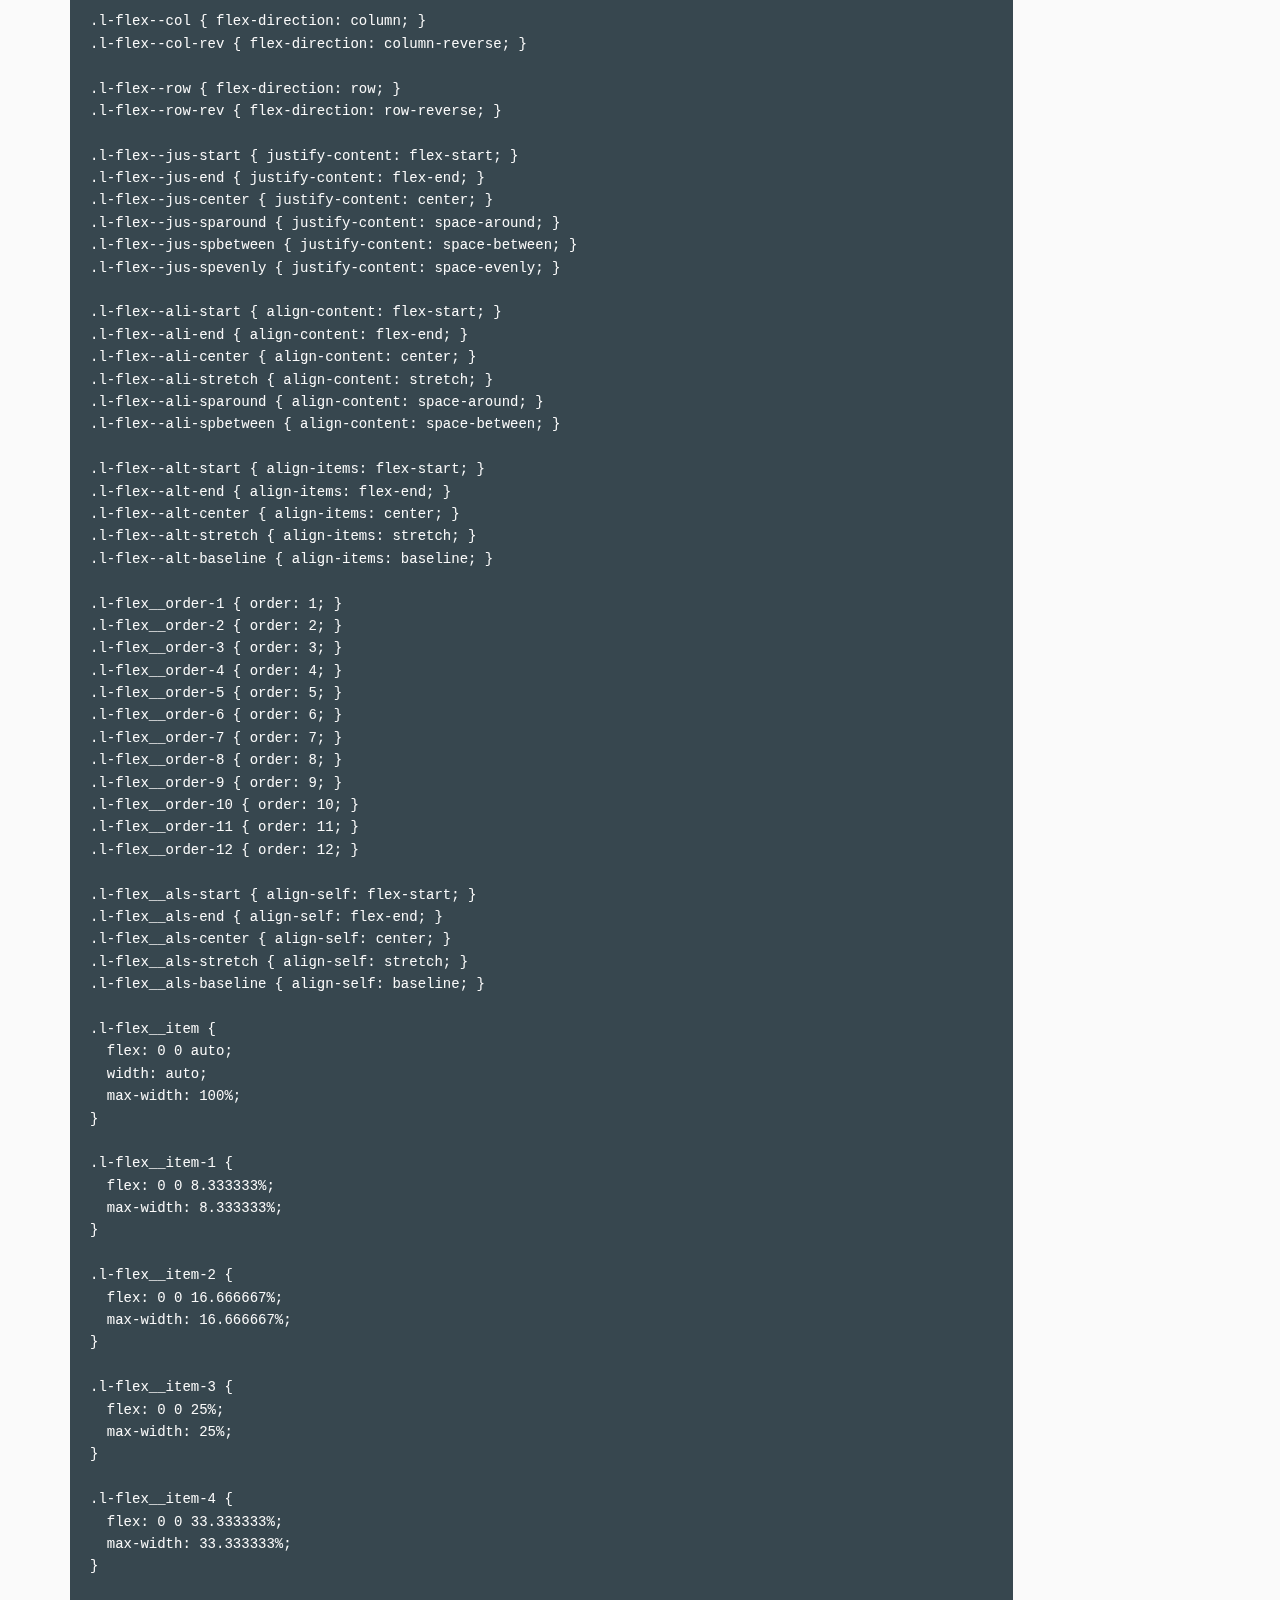
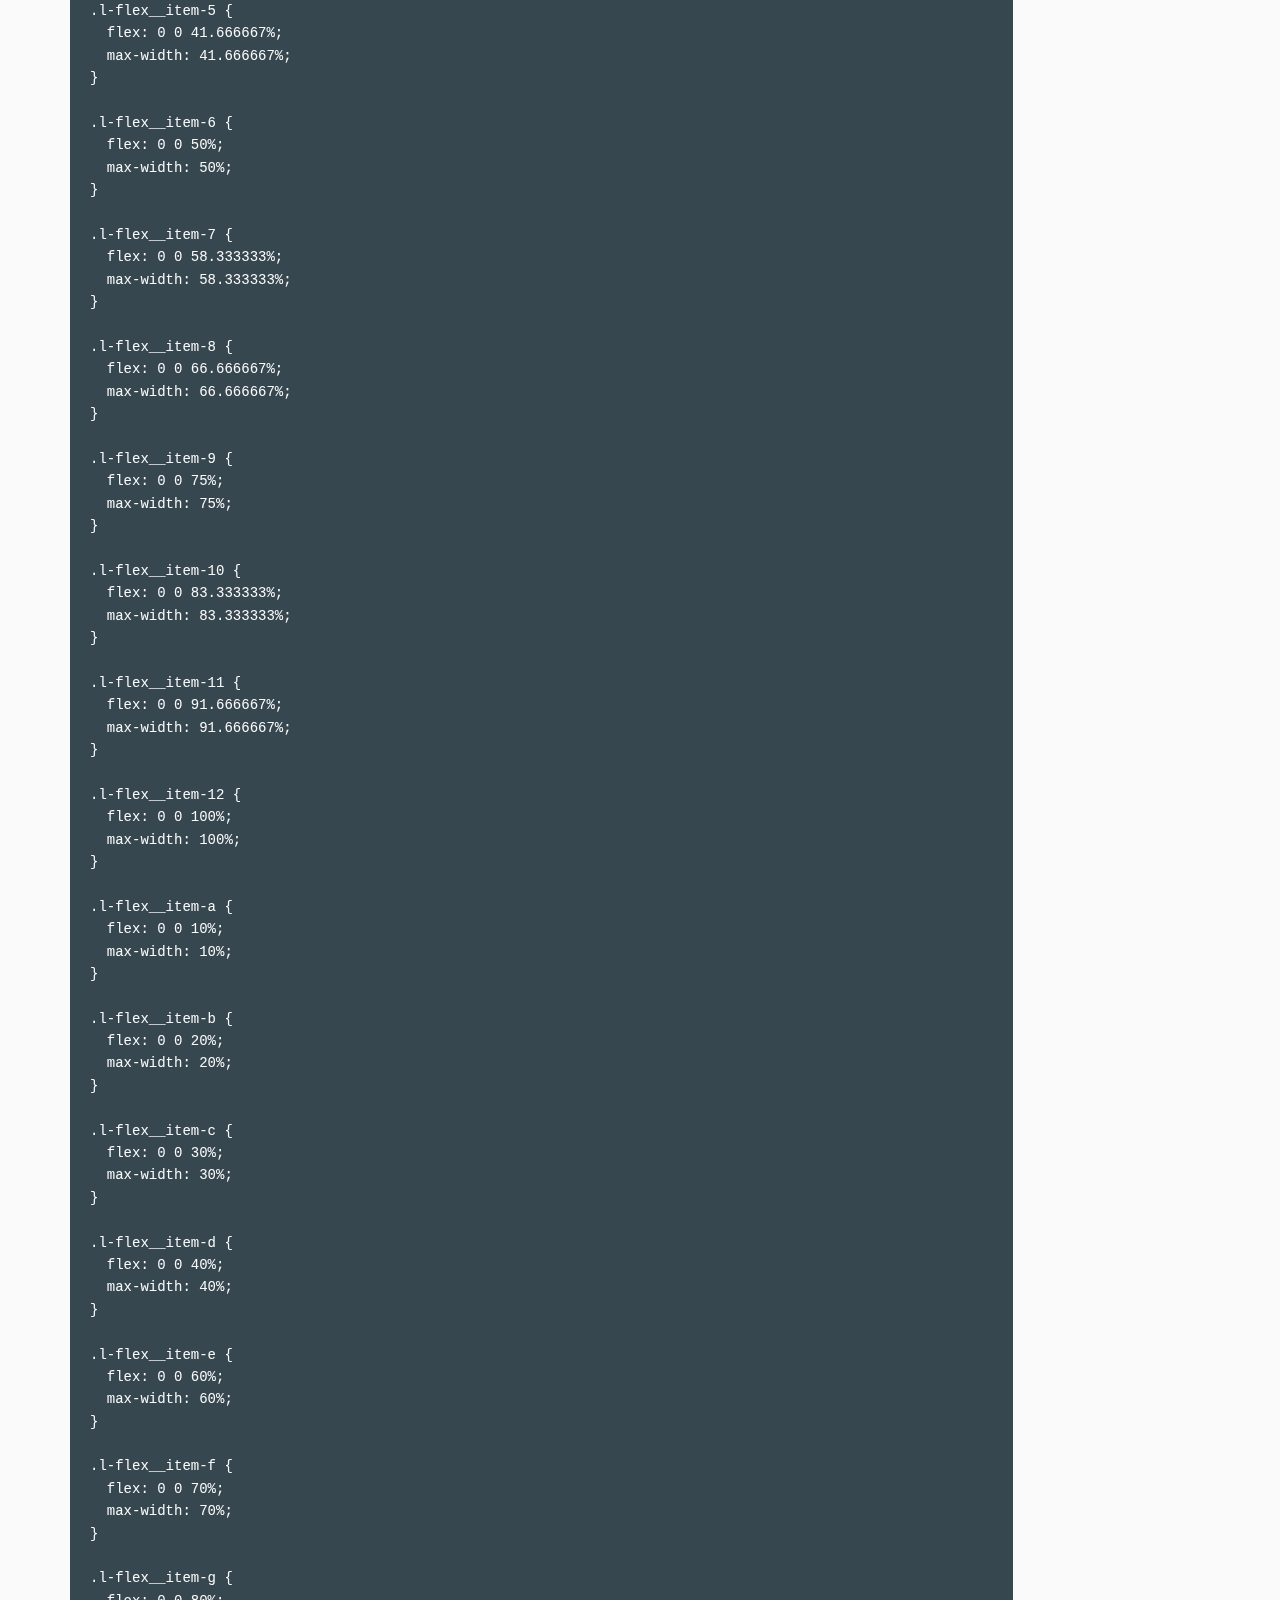
==== commit 63c9cfc0: "Update: changed style codebase." ====
--- a/index.html
+++ b/index.html
@@ -1786,7 +1786,7 @@
 
                     <div class="c-highlight u-mar-bottom-20 u-mar-bottom-lg-40">
                       <pre><code>
-                      <span>&lt;img</span> <span>class=</span><span class="u-font-bold">"u-image-fluid u-image-block u-mar"</span> <span>src=</span><span>"/assets/images/xxx.jpg"</span> <span>alt=</span><span>"Center Block Fluid Image"</span><span>&gt;</span>
+                      <span>&lt;img</span> <span>class=</span><span class="u-font-bold">"u-image-fluid u-display-block u-mar"</span> <span>src=</span><span>"/assets/images/xxx.jpg"</span> <span>alt=</span><span>"Center Block Fluid Image"</span><span>&gt;</span>
                       <!-- Sample Codes -->
                       </code></pre>
                     </div>
@@ -1794,7 +1794,7 @@
                     <div class="c-highlight">
                       <pre><code>
                       .u-image-fluid { max-width: 100%; }
-                      .u-image-block { display: block; }
+                      .u-display-block { display: block; }
 
                       .u-object-fit {
                         object-fit: inherit;
@@ -1874,8 +1874,8 @@
               <ul class="u-list u-mar-bottom-20">
                 <li>Added extra-small(xs) media query</li>
                 <li>Added alternative grid system (10 columns)</li>
-                <li>Made changes to some utility styles.</li>
-                <li>Some minor changes and fixes.</li>
+                <li>Made changes to some utility styles</li>
+                <li>Some minor changes and fixes</li>
               </ul>
 
               <h3 class="u-mar-bottom-20">Moonshine v1.5.4</h3>
--- a/styles/style.css
+++ b/styles/style.css
@@ -47,11 +47,11 @@
  */
 
 
-@import "css/setting.css";
-@import "css/base.css";
-@import "css/layout.css";
-@import "css/component.css";
-@import "css/utility.css";
+@import "setting.css";
+@import "base.css";
+@import "layout.css";
+@import "component.css";
+@import "utility.css";
 
 
 /*
